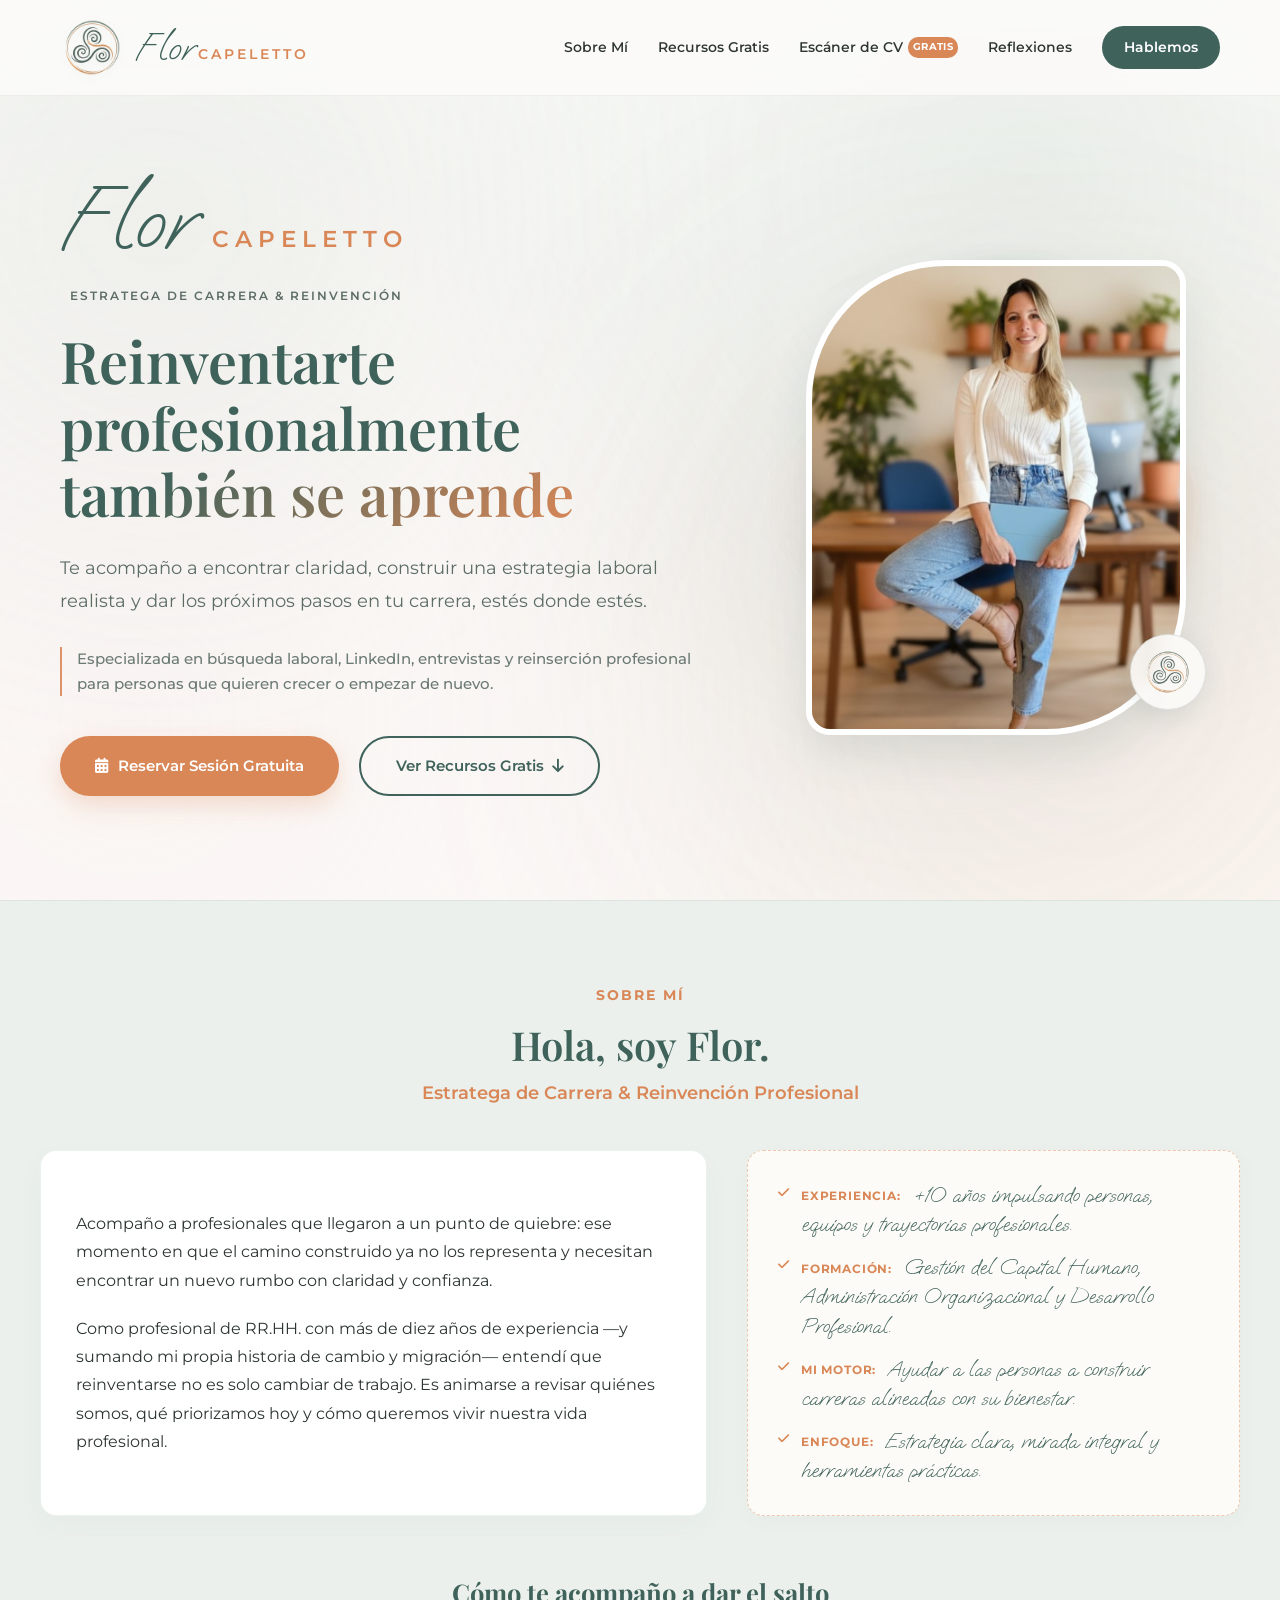
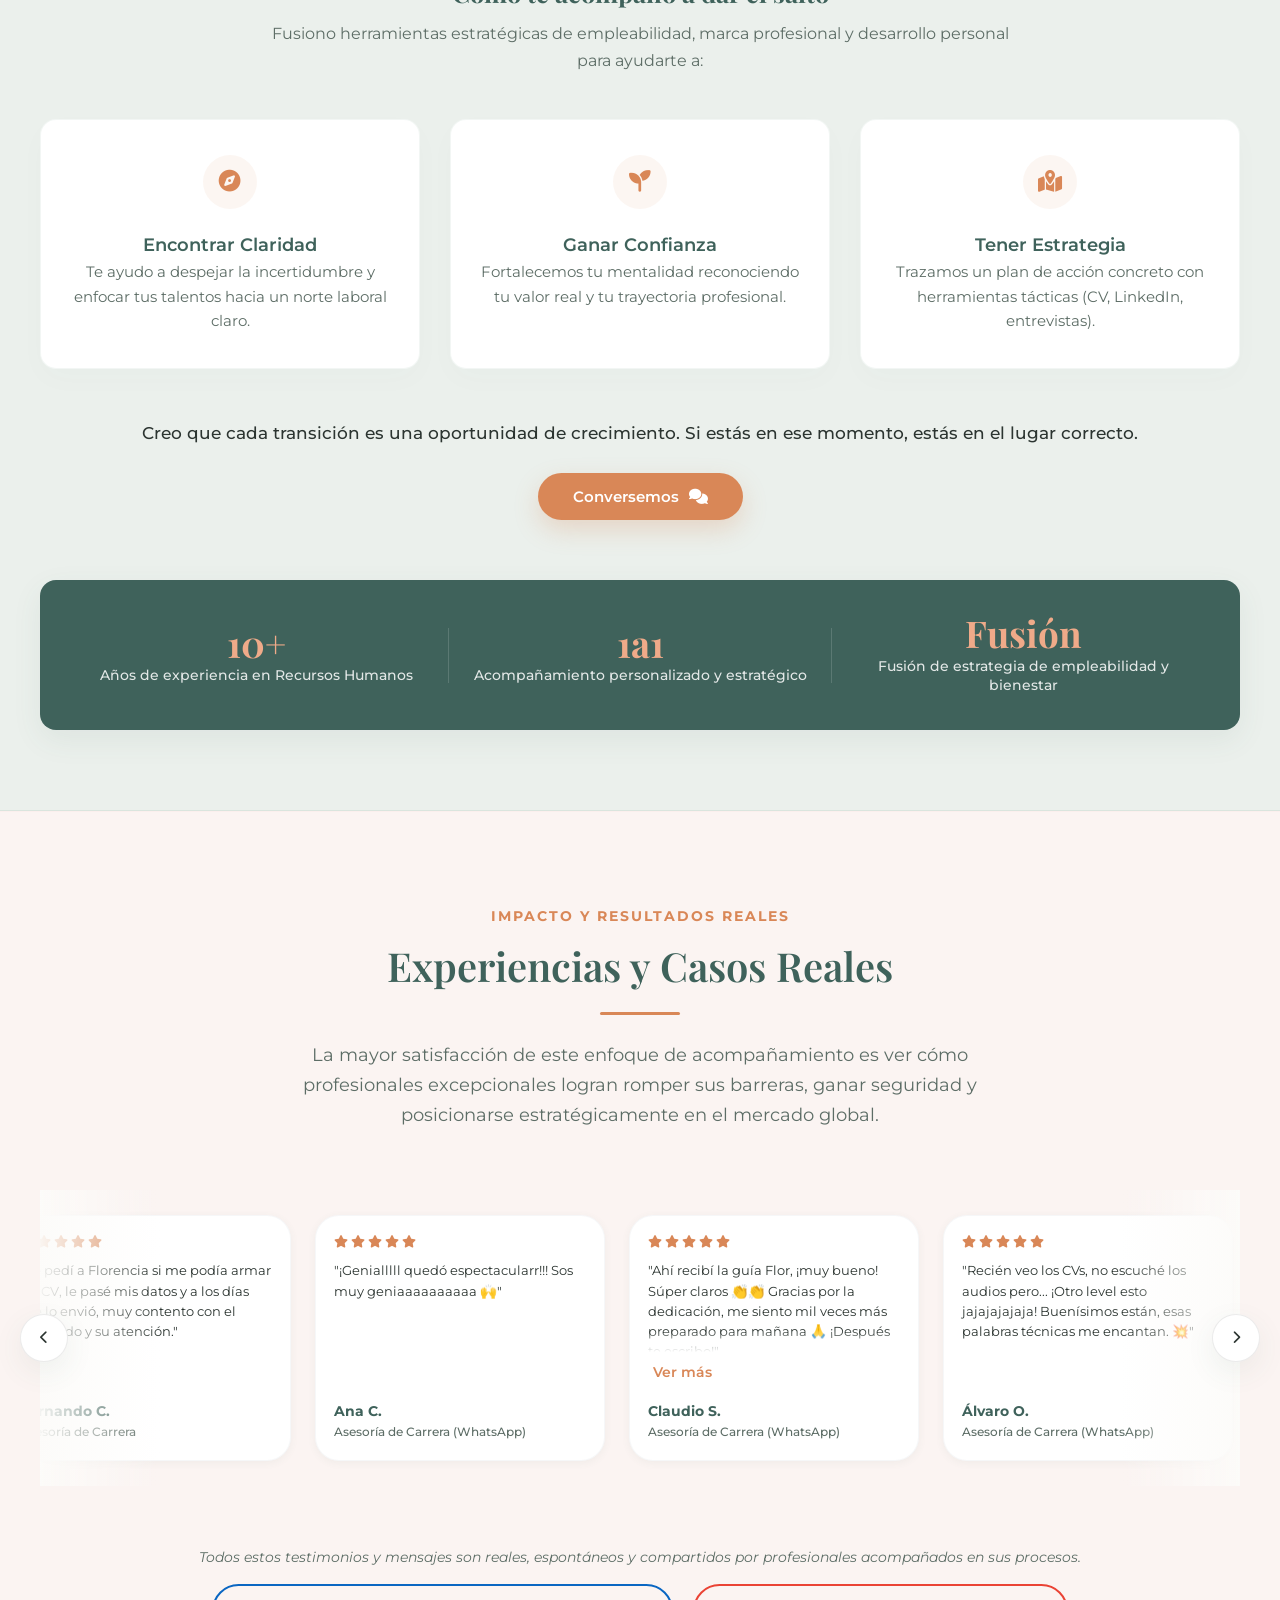
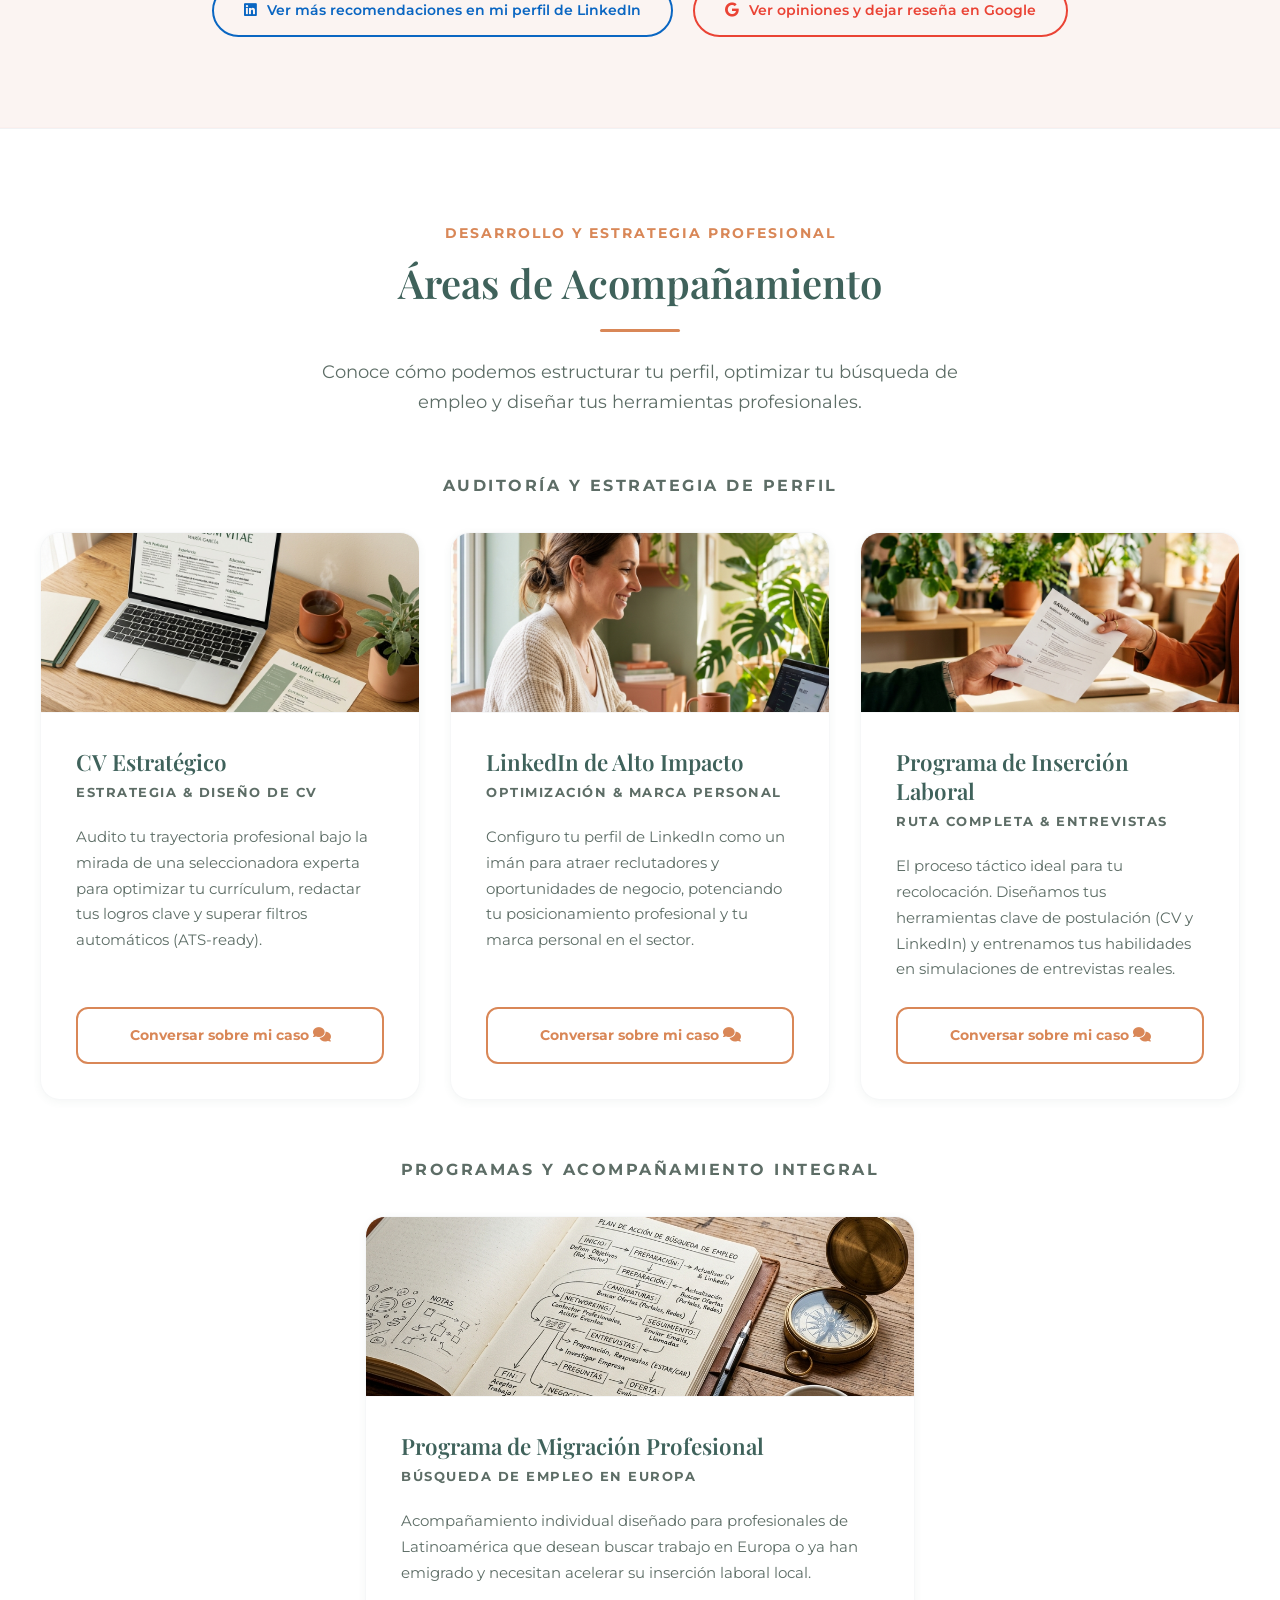
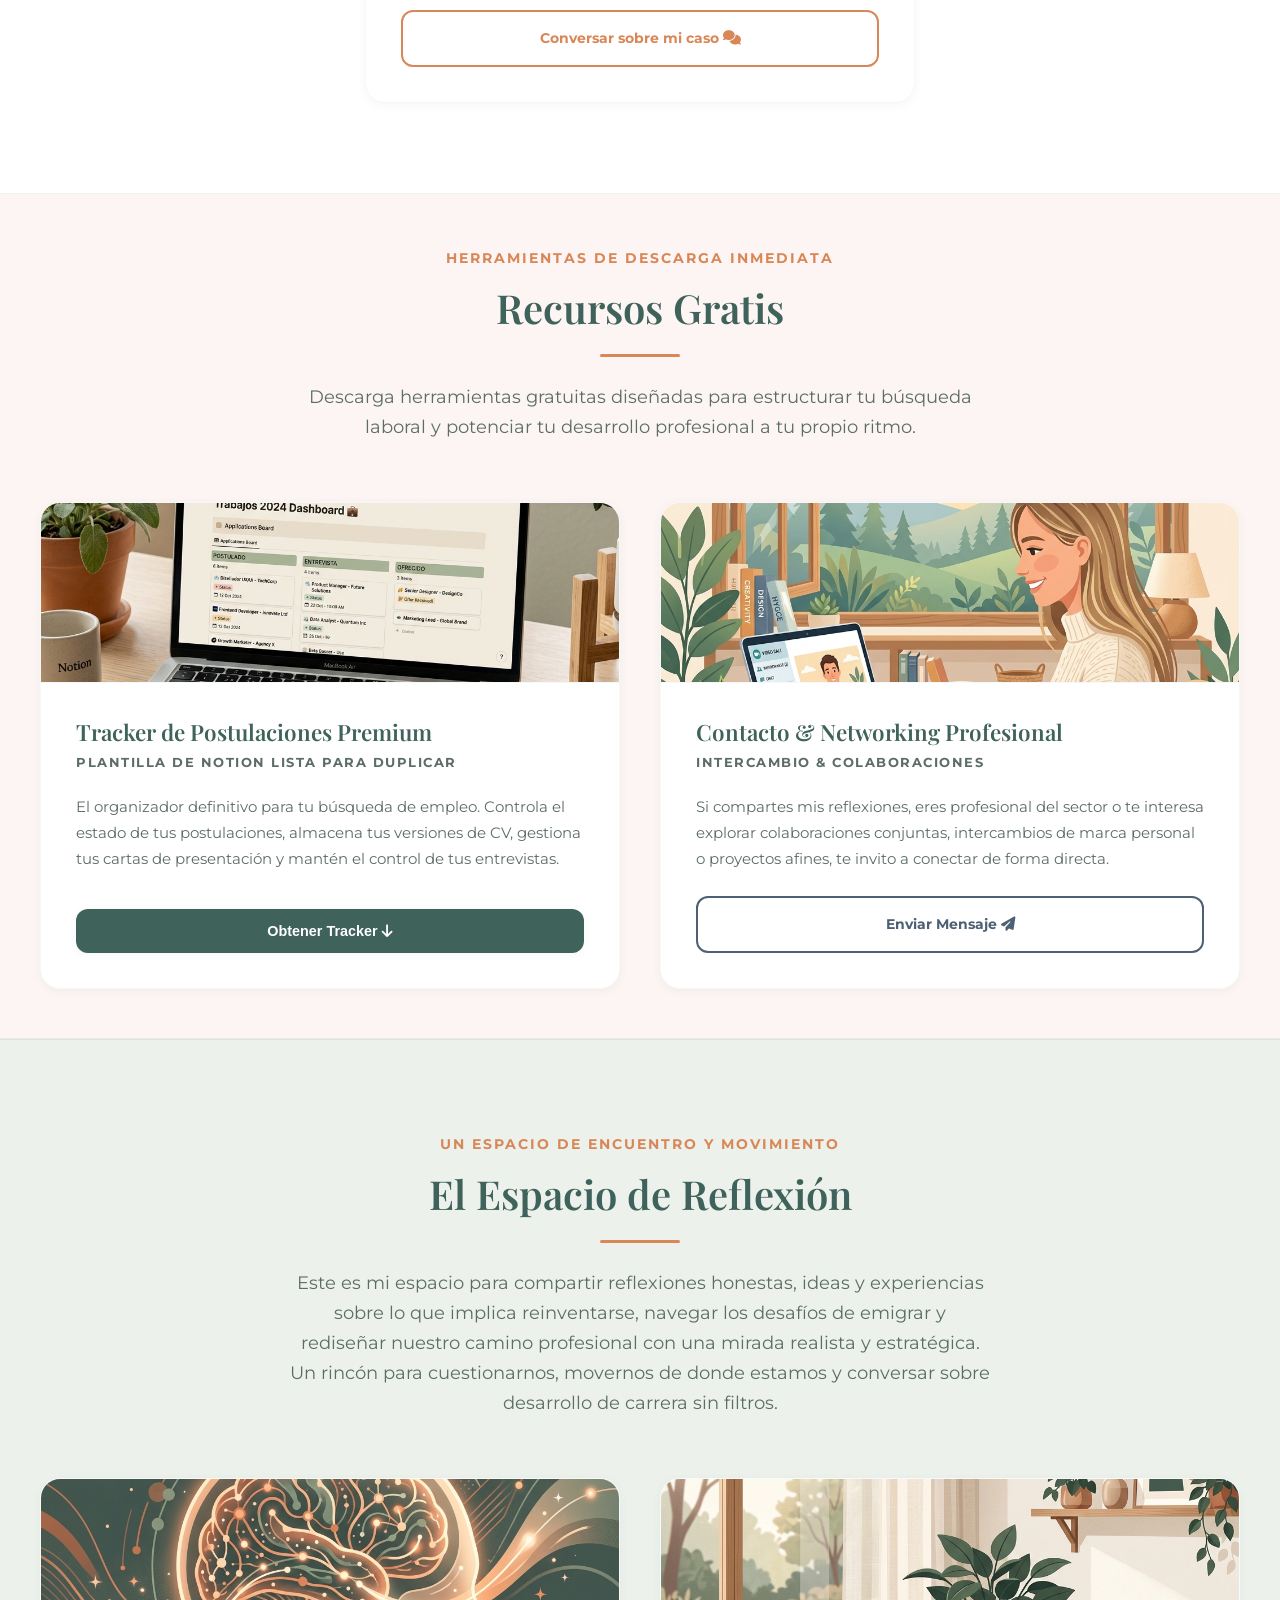
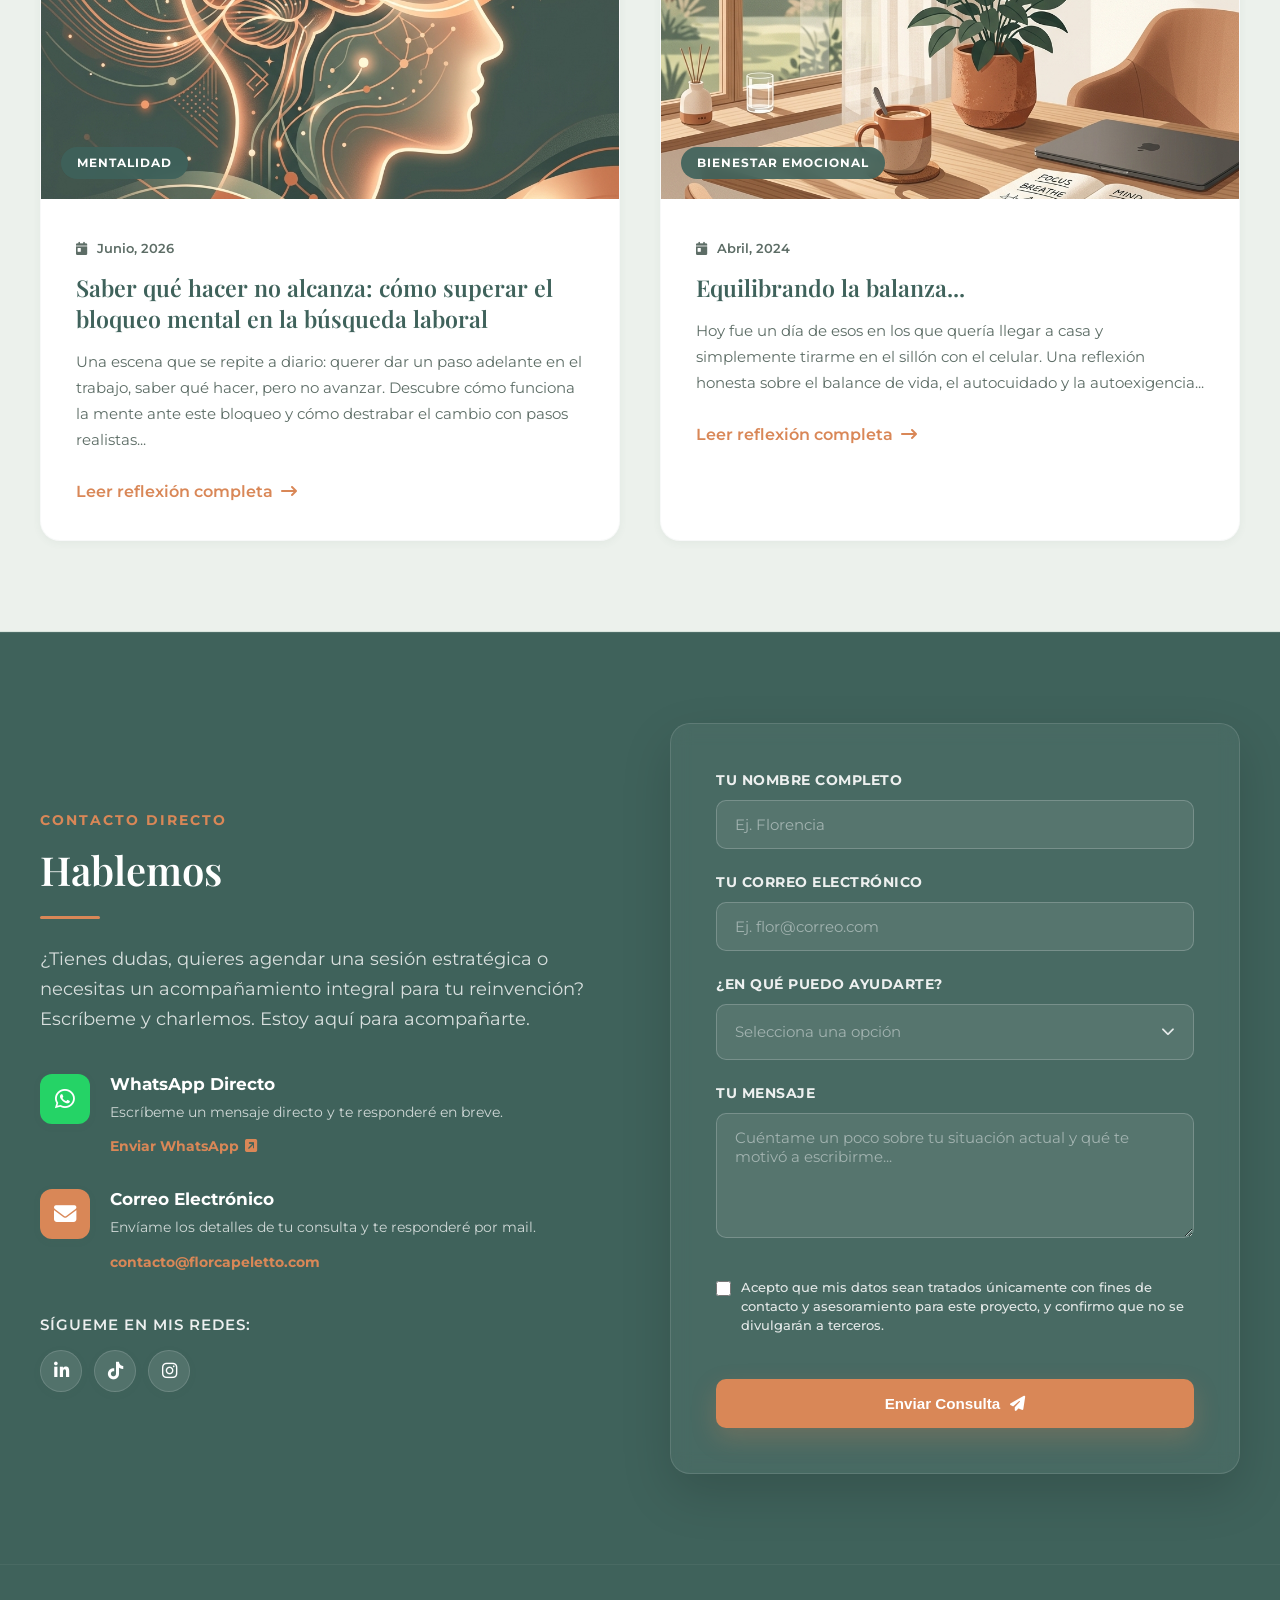
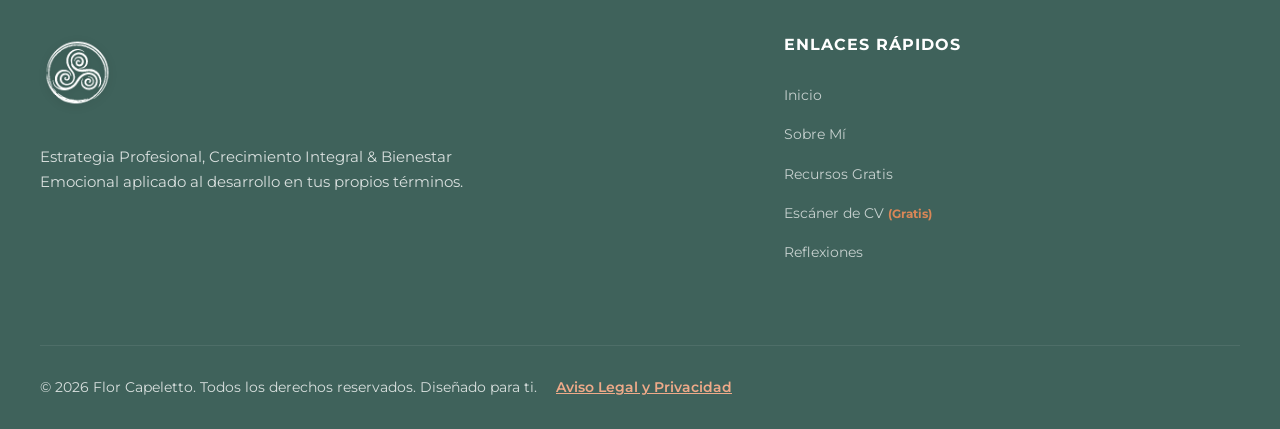
==== index.html @ 09b50185 "cambios, escaner y metodo nexo" ====
﻿<!DOCTYPE html>
<html lang="es">
<head>
    <meta charset="UTF-8">
    <meta name="viewport" content="width=device-width, initial-scale=1.0">
    <title>Flor Capeletto | Reinvención Profesional, Recursos Humanos & Bienestar Laboral</title>
    <meta name="description" content="Especialista en Recursos Humanos y Mentora de Reinvención Profesional. Te acompaño a ordenar tu estrategia, comunicar tu valor real y diseñar tu carrera en tus propios términos.">
    
    <!-- Favicon / Icono de Pestaña (Símbolo Triskelion) -->
    <link rel="icon" type="image/png" href="assets/logo_transparent.png">
    <!-- Open Graph (Redes Sociales) -->
    <meta property="og:title" content="Flor Capeletto | Desarrollo y Reinvención Profesional">
    <meta property="og:description" content="Acompañamiento integral en estrategia profesional, autoconocimiento y herramientas de gestión emocional. Descarga mis guías y trackers exclusivos.">
    <meta property="og:image" content="https://www.florcapeletto.com/assets/web_preview.png">
    <meta property="og:type" content="website">
    <meta property="og:url" content="https://www.florcapeletto.com/">
    <link rel="canonical" href="https://www.florcapeletto.com/">

    <!-- Google Fonts -->
    <link rel="preconnect" href="https://fonts.googleapis.com">
    <link rel="preconnect" href="https://fonts.gstatic.com" crossorigin>
    <link href="https://fonts.googleapis.com/css2?family=Alex+Brush&family=Mrs+Saint+Delafield&family=Allison&family=Oooh+Baby&family=Sacramento&family=Montserrat:ital,wght@0,300;0,400;0,500;0,600;0,700;1,400&family=Playfair+Display:ital,wght@0,400;0,500;0,600;0,700;1,400&display=swap" rel="stylesheet">
    
    <!-- FontAwesome Icons -->
    <link rel="stylesheet" href="https://cdnjs.cloudflare.com/ajax/libs/font-awesome/6.4.0/css/all.min.css">
    
    <!-- Custom CSS -->
    <link rel="stylesheet" href="styles.css?v=2.2">
</head>
<body>

    <!-- Floating Background Organic Blobs -->
    <div class="bg-blobs-container">
        <div class="bg-blob blob-salvia"></div>
        <div class="bg-blob blob-durazno"></div>
        <div class="bg-blob blob-bosque"></div>
    </div>

    <!-- Sticky Navigation Bar -->
    <header class="navbar" id="navbar">
        <div class="navbar-container">
            <a href="#" class="navbar-logo-link" id="nav-logo-link" style="display: flex; align-items: center; gap: 10px;">
                <img src="assets/logo_transparent.png" alt="Flor Capeletto Logo" class="navbar-logo" id="nav-logo">
                <span class="brand-signature navbar-brand-logo">
                    <span class="brand-cursive">Flor</span>
                    <span class="brand-print">CAPELETTO</span>
                </span>
            </a>
            
            <button class="menu-toggle" id="mobile-menu-btn" aria-label="Abrir menú de navegación">
                <span class="bar"></span>
                <span class="bar"></span>
                <span class="bar"></span>
            </button>
            
            <nav class="nav-menu" id="nav-menu">
                <a href="#sobre-mi" class="nav-item">Sobre Mí</a>
                <a href="#recursos-gratis" class="nav-item">Recursos Gratis</a>
                <a href="escaner-cv.html" class="nav-item" style="position: relative; display: inline-flex; align-items: center;">Escáner de CV <span class="nav-badge" style="background-color: var(--accent); color: var(--white); font-size: 0.6rem; font-weight: 700; text-transform: uppercase; padding: 2px 5px; border-radius: 10px; margin-left: 5px; letter-spacing: 0.3px;">Gratis</span></a>
                <a href="#blog" class="nav-item">Reflexiones</a>
                <a href="#contacto" class="nav-btn">Hablemos</a>
            </nav>
        </div>
     </header>

     <!-- Hero Section -->
     <section class="hero" id="home">
         <div class="hero-bg-overlay"></div>
         <div class="hero-container">
             <div class="hero-content">
                 <div class="hero-brand-signature-container">
                     <div class="brand-signature">
                         <span class="brand-cursive">Flor</span>
                         <span class="brand-print">CAPELETTO</span>
                     </div>
                     <span class="hero-brand-role-signature">Estratega de Carrera & Reinvención</span>
                 </div>

                 <h1 class="hero-title">Reinventarte profesionalmente <span class="text-gradient">también se aprende</span></h1>
                 <p class="hero-subtitle">Te acompaño a encontrar claridad, construir una estrategia laboral realista y dar los próximos pasos en tu carrera, estés donde estés.</p>
                 <p class="hero-specialization">Especializada en búsqueda laboral, LinkedIn, entrevistas y reinserción profesional para personas que quieren crecer o empezar de nuevo.</p>
                 <div class="hero-actions">
                     <button class="btn-primary open-booking-btn" style="display: inline-flex; align-items: center; gap: 10px; cursor: pointer; border: none; font-family: inherit; font-size: 0.95rem; font-weight: 600;">
                         <i class="fa-solid fa-calendar-days"></i> Reservar Sesión Gratuita
                     </button>
                     <a href="#recursos-gratis" class="btn-secondary" style="display: inline-flex; align-items: center; gap: 8px; text-decoration: none;">
                         Ver Recursos Gratis <i class="fa-solid fa-arrow-down"></i>
                     </a>
                 </div>
            </div>
            <div class="hero-image-wrapper">
                <!-- Manchas orgánicas de fondo para integrar la foto -->
                <div class="hero-organic-blob blob-1"></div>
                <div class="hero-organic-blob blob-2"></div>
                <div class="hero-organic-blob blob-3"></div>
                
                <div class="hero-image-container">
                    <img src="assets/flor_hero_office.jpg" alt="Flor Capeletto - Estratega de Carrera & Reinvención" class="hero-profile-photo">
                    
                    <!-- Clickable Pulsing Triskelion Glass Seal -->
                    <div class="hero-triskelion-seal" id="triskelion-trigger" title="Haz clic para conocer el significado de mi símbolo">
                        <img src="assets/logo_transparent.png" alt="Símbolo Triskelion Celta" class="triskelion-seal-logo">
                    </div>
                </div>
            </div>
        </div>
    </section>

    <!-- Sobre Mí Section (Quién Soy + Método Integrado) -->
    <section class="quien-soy" id="sobre-mi">
        <div class="section-container">
            
            <!-- Encabezado de la Sección -->
            <div class="sobre-mi-header-container reveal-on-scroll">
                <span class="section-tagline">Sobre Mí</span>
                <h2 class="section-title">Hola, soy Flor.</h2>
                <h3 class="bio-subtitle">Estratega de Carrera & Reinvención Profesional</h3>
            </div>

            <!-- Bloque 1: Bio & Ficha Técnica (2 Columnas Balanceadas) -->
            <div class="sobre-mi-bio-row">
                <!-- Bio Text -->
                <div class="bio-card reveal-on-scroll">
                    <p>Acompaño a profesionales que llegaron a un punto de quiebre: ese momento en que el camino construido ya no los representa y necesitan encontrar un nuevo rumbo con claridad y confianza.</p>
                    
                    <p>Como profesional de RR.HH. con más de diez años de experiencia &mdash;y sumando mi propia historia de cambio y migraci&oacute;n&mdash; entendí que reinventarse no es solo cambiar de trabajo. Es animarse a revisar quiénes somos, qué priorizamos hoy y cómo queremos vivir nuestra vida profesional.</p>
                </div>
                
                <!-- Handwritten Fact Sheet -->
                <div class="sobre-mi-fact-sheet hand-written-note reveal-on-scroll">
                    <ul class="note-list">
                        <li>
                            <i class="fa-solid fa-check check-handwritten"></i>
                            <span class="note-text"><strong>Experiencia:</strong> +10 años impulsando personas, equipos y trayectorias profesionales.</span>
                        </li>
                        <li>
                            <i class="fa-solid fa-check check-handwritten"></i>
                            <span class="note-text"><strong>Formación:</strong> Gestión del Capital Humano, Administración Organizacional y Desarrollo Profesional.</span>
                        </li>
                        <li>
                            <i class="fa-solid fa-check check-handwritten"></i>
                            <span class="note-text"><strong>Mi motor:</strong> Ayudar a las personas a construir carreras alineadas con su bienestar.</span>
                        </li>
                        <li>
                            <i class="fa-solid fa-check check-handwritten"></i>
                            <span class="note-text"><strong>Enfoque:</strong> Estrategia clara, mirada integral y herramientas prácticas.</span>
                        </li>
                    </ul>
                </div>
            </div>

            <!-- Bloque 2: Pilares del Acompañamiento (3 Columnas Horizontales) -->
            <div class="sobre-mi-pillars-section reveal-on-scroll">
                <div class="sobre-mi-pillars-header">
                    <h4 class="accompagnamiento-title">Cómo te acompaño a dar el salto</h4>
                    <p class="accompagnamiento-desc">Fusiono herramientas estratégicas de empleabilidad, marca profesional y desarrollo personal para ayudarte a:</p>
                </div>
                
                <div class="sobre-mi-pillars-grid">
                    <!-- Pilar 1 -->
                    <div class="pillar-card-horizontal">
                        <div class="pillar-icon"><i class="fa-solid fa-compass"></i></div>
                        <div class="pillar-info">
                            <h5>Encontrar Claridad</h5>
                            <p>Te ayudo a despejar la incertidumbre y enfocar tus talentos hacia un norte laboral claro.</p>
                        </div>
                    </div>
                    
                    <!-- Pilar 2 -->
                    <div class="pillar-card-horizontal">
                        <div class="pillar-icon"><i class="fa-solid fa-seedling"></i></div>
                        <div class="pillar-info">
                            <h5>Ganar Confianza</h5>
                            <p>Fortalecemos tu mentalidad reconociendo tu valor real y tu trayectoria profesional.</p>
                        </div>
                    </div>
                    
                    <!-- Pilar 3 -->
                    <div class="pillar-card-horizontal">
                        <div class="pillar-icon"><i class="fa-solid fa-map-location-dot"></i></div>
                        <div class="pillar-info">
                            <h5>Tener Estrategia</h5>
                            <p>Trazamos un plan de acción concreto con herramientas tácticas (CV, LinkedIn, entrevistas).</p>
                        </div>
                    </div>
                </div>
                
                <!-- CTA Centrado -->
                <div class="sobre-mi-cta-centered">
                    <p class="cta-text">Creo que cada transición es una oportunidad de crecimiento. Si estás en ese momento, estás en el lugar correcto.</p>
                    <button class="btn-primary open-booking-btn" style="display: inline-flex; align-items: center; gap: 10px; cursor: pointer; border: none; font-family: inherit; font-size: 0.95rem; font-weight: 600;">
                        Conversemos <i class="fa-solid fa-comments"></i>
                    </button>
                </div>
            </div>

            <!-- Banner Horizontal de Estadísticas -->
            <div class="sobre-mi-stats-banner reveal-on-scroll">
                <div class="stat-banner-item">
                    <span class="stat-banner-num">10+</span>
                    <span class="stat-banner-lbl">Años de experiencia en Recursos Humanos</span>
                </div>
                <div class="stat-banner-divider"></div>
                <div class="stat-banner-item">
                    <span class="stat-banner-num">1a1</span>
                    <span class="stat-banner-lbl">Acompañamiento personalizado y estratégico</span>
                </div>
                <div class="stat-banner-divider"></div>
                <div class="stat-banner-item">
                    <span class="stat-banner-num">Fusión</span>
                    <span class="stat-banner-lbl">Fusión de estrategia de empleabilidad y bienestar</span>
                </div>
            </div>

        </div>


    </section>

    <!-- Testimonios Section -->
    <section class="testimonios" id="testimonios">
        <div class="section-container">
            <div class="section-header reveal-on-scroll">
                <span class="section-tagline">Impacto y Resultados Reales</span>
                <h2 class="section-title">Experiencias y Casos Reales</h2>
                <div class="section-divider"></div>
                <p class="section-description">La mayor satisfacción de este enfoque de acompañamiento es ver cómo profesionales excepcionales logran romper sus barreras, ganar seguridad y posicionarse estratégicamente en el mercado global.</p>
            </div>
            <!-- Testimonios Carousel Slider -->
            <div class="testimonios-carousel-wrapper reveal-on-scroll">
                <button class="carousel-control prev" aria-label="Anterior"><i class="fa-solid fa-chevron-left"></i></button>
                <div class="testimonios-carousel-track" id="testimonios-track">
                    
                    <!-- Testimonio 1 -->
                    <div class="testimonial-card">
                        <div class="testimonial-header">
                            <div class="testimonial-rating">
                                <i class="fa-solid fa-star"></i><i class="fa-solid fa-star"></i><i class="fa-solid fa-star"></i><i class="fa-solid fa-star"></i><i class="fa-solid fa-star"></i>
                            </div>
                        </div>
                        <div class="testimonial-body">
                            <p class="testimonial-text">"Brinda seguridad y confianza en lo que te asesora, muy profesional y excelente persona. Se nota que tiene muchísima experiencia en esta área. Recomiendo su trabajo al 100%."</p>
                        </div>
                        <div class="testimonial-footer">
                            <div class="testimonial-info">
                                <h4 class="testimonial-name">Juan Ignacio C.</h4>
                                <p class="testimonial-role">Contador Público</p>
                            </div>
                        </div>
                    </div>

                    <!-- Testimonio 2 -->
                    <div class="testimonial-card">
                        <div class="testimonial-header">
                            <div class="testimonial-rating">
                                <i class="fa-solid fa-star"></i><i class="fa-solid fa-star"></i><i class="fa-solid fa-star"></i><i class="fa-solid fa-star"></i><i class="fa-solid fa-star"></i>
                            </div>
                        </div>
                        <div class="testimonial-body">
                            <p class="testimonial-text">"Gracias por tu apoyo y profesionalismo durante todo el proceso. Me ayudaste a optimizar mi perfil de LinkedIn, mejorar mi estrategia de búsqueda laboral y prepararme para entrevistas. La evaluación inicial fue muy útil para identificar mis fortalezas y áreas de mejora. Destaco también la optimización de mi CV, las estrategias de búsqueda y el acompañamiento constante. Recomendaría a cualquiera que busque un cambio profesional significativo."</p>
                        </div>
                        <div class="testimonial-footer">
                            <div class="testimonial-info">
                                <h4 class="testimonial-name">Diego M.</h4>
                                <p class="testimonial-role">Desarrollador Full Stack</p>
                            </div>
                        </div>
                    </div>

                    <!-- Testimonio 3 -->
                    <div class="testimonial-card">
                        <div class="testimonial-header">
                            <div class="testimonial-rating">
                                <i class="fa-solid fa-star"></i><i class="fa-solid fa-star"></i><i class="fa-solid fa-star"></i><i class="fa-solid fa-star"></i><i class="fa-solid fa-star"></i>
                            </div>
                        </div>
                        <div class="testimonial-body">
                            <p class="testimonial-text">"Flor es excelente profesional. Me ayudó a preparar mi CV para diferentes puestos y, además, me ayudó a prepararme para futuras entrevistas. Hoy tengo trabajo gracias a su ayuda y conocimientos. Recomiendo al 100% su trabajo. Es muy ordenada, organizada y sobretodo tiene un trato profesional que hoy en día no se encuentra. Se destaca por su tacto humano. Realmente le interesa que a quien acompañe logre sus metas."</p>
                        </div>
                        <div class="testimonial-footer">
                            <div class="testimonial-info">
                                <h4 class="testimonial-name">Álvaro O.</h4>
                                <p class="testimonial-role">Recepcionista Hotelero</p>
                            </div>
                        </div>
                    </div>

                    <!-- Testimonio 4 -->
                    <div class="testimonial-card">
                        <div class="testimonial-header">
                            <div class="testimonial-rating">
                                <i class="fa-solid fa-star"></i><i class="fa-solid fa-star"></i><i class="fa-solid fa-star"></i><i class="fa-solid fa-star"></i><i class="fa-solid fa-star"></i>
                            </div>
                        </div>
                        <div class="testimonial-body">
                            <p class="testimonial-text">"Excelente profesional Flor, me ayud&oacute; a reorganizar mi CV, mis experiencias y a destacar mis fortalezas. Mi CV qued&oacute; impecable y muy moderno. S&uacute;per recomendable &#x1F44C;"</p>
                        </div>
                        <div class="testimonial-footer">
                            <div class="testimonial-info">
                                <h4 class="testimonial-name">Evelyn C.</h4>
                                <p class="testimonial-role">Asesoría de Carrera</p>
                            </div>
                        </div>
                    </div>

                    <!-- Testimonio 5 -->
                    <div class="testimonial-card">
                        <div class="testimonial-header">
                            <div class="testimonial-rating">
                                <i class="fa-solid fa-star"></i><i class="fa-solid fa-star"></i><i class="fa-solid fa-star"></i><i class="fa-solid fa-star"></i><i class="fa-solid fa-star"></i>
                            </div>
                        </div>
                        <div class="testimonial-body">
                            <p class="testimonial-text">"Una genia. Me dejó el CV óptimo. Listo para ser presentado y me dio mil consejos para encarar entrevistas laborales. Un 10 para Flor!!"</p>
                        </div>
                        <div class="testimonial-footer">
                            <div class="testimonial-info">
                                <h4 class="testimonial-name">Angel P.</h4>
                                <p class="testimonial-role">Asesoría de Carrera</p>
                            </div>
                        </div>
                    </div>

                    <!-- Testimonio 6 -->
                    <div class="testimonial-card">
                        <div class="testimonial-header">
                            <div class="testimonial-rating">
                                <i class="fa-solid fa-star"></i><i class="fa-solid fa-star"></i><i class="fa-solid fa-star"></i><i class="fa-solid fa-star"></i><i class="fa-solid fa-star"></i>
                            </div>
                        </div>
                        <div class="testimonial-body">
                            <p class="testimonial-text">"Gracias Flor por estar siempre dispuesta a ayudar, atenta a las dudas y con mucha paciencia. Una excelente profesional."</p>
                        </div>
                        <div class="testimonial-footer">
                            <div class="testimonial-info">
                                <h4 class="testimonial-name">Victoria G.</h4>
                                <p class="testimonial-role">Asesoría de Carrera</p>
                            </div>
                        </div>
                    </div>

                    <!-- Testimonio 7 -->
                    <div class="testimonial-card">
                        <div class="testimonial-header">
                            <div class="testimonial-rating">
                                <i class="fa-solid fa-star"></i><i class="fa-solid fa-star"></i><i class="fa-solid fa-star"></i><i class="fa-solid fa-star"></i><i class="fa-solid fa-star"></i>
                            </div>
                        </div>
                        <div class="testimonial-body">
                            <p class="testimonial-text">"Excelente asesoramiento! Florencia me ayudó no solo a darle estructura y orientación a mi currículum, sino que también a destacar mis habilidades con una estética súper profesional. ¡Totalmente recomendada!"</p>
                        </div>
                        <div class="testimonial-footer">
                            <div class="testimonial-info">
                                <h4 class="testimonial-name">Nair S.</h4>
                                <p class="testimonial-role">Asesoría de Carrera</p>
                            </div>
                        </div>
                    </div>

                    <!-- Testimonio 8 -->
                    <div class="testimonial-card">
                        <div class="testimonial-header">
                            <div class="testimonial-rating">
                                <i class="fa-solid fa-star"></i><i class="fa-solid fa-star"></i><i class="fa-solid fa-star"></i><i class="fa-solid fa-star"></i><i class="fa-solid fa-star"></i>
                            </div>
                        </div>
                        <div class="testimonial-body">
                            <p class="testimonial-text">"Me ayudó a armar mi CV y condensar de manera eficiente mi experiencia. Luego me llamaron para una entrevista laboral. Gracias Flor"</p>
                        </div>
                        <div class="testimonial-footer">
                            <div class="testimonial-info">
                                <h4 class="testimonial-name">Giuliana S.</h4>
                                <p class="testimonial-role">Asesoría de Carrera</p>
                            </div>
                        </div>
                    </div>

                    <!-- Testimonio 9 -->
                    <div class="testimonial-card">
                        <div class="testimonial-header">
                            <div class="testimonial-rating">
                                <i class="fa-solid fa-star"></i><i class="fa-solid fa-star"></i><i class="fa-solid fa-star"></i><i class="fa-solid fa-star"></i><i class="fa-solid fa-star"></i>
                            </div>
                        </div>
                        <div class="testimonial-body">
                            <p class="testimonial-text">"La verdad Flor un 10! Tu aporte me ayudó mucho a estructurar y dar orden a mi CV, lo que llevó a dar resultados eficaces en un lazo de corto tiempo. ¡Gracias!!!"</p>
                        </div>
                        <div class="testimonial-footer">
                            <div class="testimonial-info">
                                <h4 class="testimonial-name">Betiana R.</h4>
                                <p class="testimonial-role">Asesoría de Carrera</p>
                            </div>
                        </div>
                    </div>

                    <!-- Testimonio 10 -->
                    <div class="testimonial-card">
                        <div class="testimonial-header">
                            <div class="testimonial-rating">
                                <i class="fa-solid fa-star"></i><i class="fa-solid fa-star"></i><i class="fa-solid fa-star"></i><i class="fa-solid fa-star"></i><i class="fa-solid fa-star"></i>
                            </div>
                        </div>
                        <div class="testimonial-body">
                            <p class="testimonial-text">"Le pedí a Florencia si me podía armar mi CV, le pasé mis datos y a los días me lo envió, muy contento con el resultado y su atención."</p>
                        </div>
                        <div class="testimonial-footer">
                            <div class="testimonial-info">
                                <h4 class="testimonial-name">Fernando C.</h4>
                                <p class="testimonial-role">Asesoría de Carrera</p>
                            </div>
                        </div>
                    </div>

                    <!-- Testimonio 11 (WhatsApp 1) -->
                    <div class="testimonial-card">
                        <div class="testimonial-header">
                            <div class="testimonial-rating">
                                <i class="fa-solid fa-star"></i><i class="fa-solid fa-star"></i><i class="fa-solid fa-star"></i><i class="fa-solid fa-star"></i><i class="fa-solid fa-star"></i>
                            </div>
                        </div>
                        <div class="testimonial-body">
                            <p class="testimonial-text">"&iexcl;Genialllll qued&oacute; espectacularr!!! Sos muy geniaaaaaaaaaa &#x1F64C;"</p>
                        </div>
                        <div class="testimonial-footer">
                            <div class="testimonial-info">
                                <h4 class="testimonial-name">Ana C.</h4>
                                <p class="testimonial-role">Asesoría de Carrera (WhatsApp)</p>
                            </div>
                        </div>
                    </div>

                    <!-- Testimonio 12 (WhatsApp 2) -->
                    <div class="testimonial-card">
                        <div class="testimonial-header">
                            <div class="testimonial-rating">
                                <i class="fa-solid fa-star"></i><i class="fa-solid fa-star"></i><i class="fa-solid fa-star"></i><i class="fa-solid fa-star"></i><i class="fa-solid fa-star"></i>
                            </div>
                        </div>
                        <div class="testimonial-body">
                            <p class="testimonial-text">"Ah&iacute; recib&iacute; la gu&iacute;a Flor, &iexcl;muy bueno! S&uacute;per claros &#x1F44F;&#x1F44F; Gracias por la dedicaci&oacute;n, me siento mil veces m&aacute;s preparado para ma&ntilde;ana &#x1F64F; &iexcl;Despu&eacute;s te escribo!"</p>
                        </div>
                        <div class="testimonial-footer">
                            <div class="testimonial-info">
                                <h4 class="testimonial-name">Claudio S.</h4>
                                <p class="testimonial-role">Asesoría de Carrera (WhatsApp)</p>
                            </div>
                        </div>
                    </div>

                    <!-- Testimonio 13 (WhatsApp 3) -->
                    <div class="testimonial-card">
                        <div class="testimonial-header">
                            <div class="testimonial-rating">
                                <i class="fa-solid fa-star"></i><i class="fa-solid fa-star"></i><i class="fa-solid fa-star"></i><i class="fa-solid fa-star"></i><i class="fa-solid fa-star"></i>
                            </div>
                        </div>
                        <div class="testimonial-body">
                            <p class="testimonial-text">"Reci&eacute;n veo los CVs, no escuch&eacute; los audios pero... &iexcl;Otro level esto jajajajajaja! Buen&iacute;simos est&aacute;n, esas palabras t&eacute;cnicas me encantan. &#x1F4A5;"</p>
                        </div>
                        <div class="testimonial-footer">
                            <div class="testimonial-info">
                                <h4 class="testimonial-name">&Aacute;lvaro O.</h4>
                                <p class="testimonial-role">Asesoría de Carrera (WhatsApp)</p>
                            </div>
                        </div>
                    </div>
                </div>
                <button class="carousel-control next" aria-label="Siguiente"><i class="fa-solid fa-chevron-right"></i></button>
            </div>

            <!-- LinkedIn & Google Profile Verification Call to Action -->
            <div class="testimonials-cta">
                <p class="cta-notice">Todos estos testimonios y mensajes son reales, espontáneos y compartidos por profesionales acompañados en sus procesos.</p>
                <div class="cta-buttons">
                    <a href="https://www.linkedin.com/in/florencia-capeletto/" target="_blank" class="btn-linkedin-verify">
                        <i class="fa-brands fa-linkedin"></i> Ver más recomendaciones en mi perfil de LinkedIn
                    </a>
                    <a href="https://g.page/r/CcY6CCGetp0OEBM/review" target="_blank" class="btn-google-verify">
                        <i class="fa-brands fa-google"></i> Ver opiniones y dejar reseña en Google
                    </a>
                </div>
            </div>

        </div>
    </section>

    <!-- Sección 1: Áreas de Acompañamiento (Vitrina de Metodología y Enfoque) -->
    <section class="recursos" id="servicios-home" style="background-color: var(--white); border-bottom: 1px solid rgba(78, 96, 116, 0.08); border-top: 1px solid rgba(78, 96, 116, 0.08);">
        <div class="section-container">
            <div class="section-header reveal-on-scroll">
                <span class="section-tagline">Desarrollo y Estrategia Profesional</span>
                <h2 class="section-title">Áreas de Acompañamiento</h2>
                <div class="section-divider"></div>
                <p class="section-description">Conoce cómo podemos estructurar tu perfil, optimizar tu búsqueda de empleo y diseñar tus herramientas profesionales.</p>
            </div>

            <h3 class="subsection-title-home" style="font-family: var(--font-body); font-weight: 700; font-size: 1rem; text-transform: uppercase; color: var(--text-muted); letter-spacing: 2.5px; margin-bottom: 35px; text-align: center;">Auditoría y Estrategia de Perfil</h3>
            
            <div class="recursos-grid-3">
                <div class="recurso-card reveal-on-scroll" data-category="servicios">
                    <div class="recurso-badge premium" style="background-color: rgba(63, 98, 91, 0.12); color: var(--primary);">ENFOQUE PRÁCTICO</div>
                    <div class="card-image-wrapper">
                        <img src="assets/cv_session.png" alt="CV Estratégico" class="card-image">
                    </div>
                    <div class="recurso-card-content">
                        <h3>CV Estratégico</h3>
                        <p class="recurso-type">Estrategia & Diseño de CV</p>
                        <p class="recurso-desc">Audito tu trayectoria profesional bajo la mirada de una seleccionadora experta para optimizar tu currículum, redactar tus logros clave y superar filtros automáticos (ATS-ready).</p>
                        <a href="#contacto" class="btn-card-action-premium" style="text-decoration: none; display: block; margin-top: auto; text-align: center;">
                            Conversar sobre mi caso <i class="fa-solid fa-comments"></i>
                        </a>
                    </div>
                </div>

                <div class="recurso-card reveal-on-scroll" data-category="servicios">
                    <div class="recurso-badge premium" style="background-color: rgba(63, 98, 91, 0.12); color: var(--primary);">ENFOQUE PRÁCTICO</div>
                    <div class="card-image-wrapper">
                        <img src="assets/linkedin_session.png" alt="LinkedIn de Alto Impacto" class="card-image">
                    </div>
                    <div class="recurso-card-content">
                        <h3>LinkedIn de Alto Impacto</h3>
                        <p class="recurso-type">Optimización & Marca Personal</p>
                        <p class="recurso-desc">Configuro tu perfil de LinkedIn como un imán para atraer reclutadores y oportunidades de negocio, potenciando tu posicionamiento profesional y tu marca personal en el sector.</p>
                        <a href="#contacto" class="btn-card-action-premium" style="text-decoration: none; display: block; margin-top: auto; text-align: center;">
                            Conversar sobre mi caso <i class="fa-solid fa-comments"></i>
                        </a>
                    </div>
                </div>

                <div class="recurso-card reveal-on-scroll" data-category="servicios">
                    <div class="recurso-badge premium" style="background-color: rgba(217, 135, 87, 0.12); color: var(--accent);">PROCESO ESTRATÉGICO</div>
                    <div class="card-image-wrapper">
                        <img src="assets/insercion_pack.png" alt="Programa de Inserción Laboral" class="card-image">
                    </div>
                    <div class="recurso-card-content">
                        <h3>Programa de Inserción Laboral</h3>
                        <p class="recurso-type">Ruta Completa & Entrevistas</p>
                        <p class="recurso-desc">El proceso táctico ideal para tu recolocación. Diseñamos tus herramientas clave de postulación (CV y LinkedIn) y entrenamos tus habilidades en simulaciones de entrevistas reales.</p>
                        <a href="#contacto" class="btn-card-action-premium" style="text-decoration: none; display: block; margin-top: auto; text-align: center;">
                            Conversar sobre mi caso <i class="fa-solid fa-comments"></i>
                        </a>
                    </div>
                </div>
            </div>

            <h3 class="subsection-title-home" style="font-family: var(--font-body); font-weight: 700; font-size: 1rem; text-transform: uppercase; color: var(--text-muted); letter-spacing: 2.5px; margin-top: 60px; margin-bottom: 35px; text-align: center;">Programas y Acompañamiento Integral</h3>

            <div class="recursos-grid-2" style="display: flex; justify-content: center; flex-wrap: wrap;">
                <div class="recurso-card reveal-on-scroll" data-category="servicios" style="max-width: 550px; width: 100%;">
                    <div class="recurso-badge premium" style="background-color: rgba(217, 135, 87, 0.12); color: var(--accent);">PROCESO ESTRATÉGICO</div>
                    <div class="card-image-wrapper">
                        <img src="assets/migracion_program.png" alt="Programa de Migración Profesional" class="card-image">
                    </div>
                    <div class="recurso-card-content">
                        <h3>Programa de Migración Profesional</h3>
                        <p class="recurso-type">Búsqueda de Empleo en Europa</p>
                        <p class="recurso-desc">Acompañamiento individual diseñado para profesionales de Latinoamérica que desean buscar trabajo en Europa o ya han emigrado y necesitan acelerar su inserción laboral local.</p>
                        <a href="#contacto" class="btn-card-action-premium" style="text-decoration: none; display: block; margin-top: auto; text-align: center;">
                            Conversar sobre mi caso <i class="fa-solid fa-comments"></i>
                        </a>
                    </div>
                </div>
            </div>
        </div>
    </section>

    <!-- 2. Ebooks & Guías (Infoproductos) - Comentada temporalmente por cumplimiento fiscal en Italia -->
    <!--
    <section class="recursos" id="ebooks" style="background-color: #F5F2EB; border-bottom: 1px solid rgba(78, 96, 116, 0.08); border-top: none; padding-top: 80px; padding-bottom: 80px;">
        <div class="section-container">
            <div class="section-header reveal-on-scroll">
                <span class="section-tagline">Desarrollo Autónomo y Práctico</span>
                <h2 class="section-title">Ebooks & Guías</h2>
                <div class="section-divider"></div>
                <p class="section-description">Herramientas y libros digitales premium para potenciar tu marca y estructurar tu búsqueda laboral a tu propio ritmo.</p>
            </div>

            <div class="recursos-grid" style="display: flex; justify-content: center; flex-wrap: wrap;">
                <div class="recurso-card reveal-on-scroll" data-category="premium" style="max-width: 550px; width: 100%;">
                    <div class="recurso-badge premium" id="linkedin-badge-pago" style="background-color: rgba(217, 135, 87, 0.12); color: var(--accent);">EBOOK PREMIUM</div>
                    <div class="card-image-wrapper">
                        <img src="assets/linkedin_guide_cover.png" alt="Guía Estratégica de LinkedIn 2026" class="card-image">
                    </div>
                    <div class="recurso-card-content">
                        <h3>Guía Estratégica de LinkedIn 2026</h3>
                        <p class="recurso-type">Libro Digital en Formato PDF</p>
                        <p class="recurso-desc">Descubre el paso a paso detallado para transformar tu perfil en un imán de ofertas laborales. Aprende a redactar tu sección "Acerca de", estructurar tu experiencia laboral y dominar el algoritmo buscador de los recruiters.</p>
                        <a href="https://go.hotmart.com/F106293567O" class="btn-card-action-premium" id="btn-linkedin-comprar" target="_blank" style="text-decoration: none; display: block; text-align: center; width: 100%; margin-top: auto;">
                            Comprar Guía <i class="fa-solid fa-cart-shopping"></i>
                        </a>
                    </div>
                </div>
            </div>
        </div>
    </section>
    -->

    <!-- Sección 3: Recursos Gratis -->
    <section class="recursos" id="recursos-gratis" style="background-color: rgba(249, 229, 228, 0.28); border-bottom: 1px solid rgba(78, 96, 116, 0.08); border-top: none; padding-top: 50px; padding-bottom: 50px;">
        <div class="section-container">
            <div class="section-header reveal-on-scroll">
                <span class="section-tagline">Herramientas de Descarga Inmediata</span>
                <h2 class="section-title">Recursos Gratis</h2>
                <div class="section-divider"></div>
                <p class="section-description">Descarga herramientas gratuitas diseñadas para estructurar tu búsqueda laboral y potenciar tu desarrollo profesional a tu propio ritmo.</p>
            </div>

            <div class="recursos-grid">
                <!-- Lead Magnet 1: Tracker Notion (Free) -->
                <div class="recurso-card reveal-on-scroll" data-category="gratuitos">
                    <div class="recurso-badge free">RECURSO GRATUITO</div>
                    <div class="card-image-wrapper">
                        <img src="assets/notion_tracker.png" alt="Tracker de Postulaciones Notion" class="card-image">
                    </div>
                    <div class="recurso-card-content">
                        <h3>Tracker de Postulaciones Premium</h3>
                        <p class="recurso-type">Plantilla de Notion Lista para Duplicar</p>
                        <p class="recurso-desc">El organizador definitivo para tu búsqueda de empleo. Controla el estado de tus postulaciones, almacena tus versiones de CV, gestiona tus cartas de presentación y mantén el control de tus entrevistas.</p>
                        <button class="btn-card-action open-modal-btn" data-resource="tracker" style="margin-top: auto;">
                            Obtener Tracker <i class="fa-solid fa-arrow-down"></i>
                        </button>
                    </div>
                </div>

                <!-- Item de Contacto y Networking Profesional -->
                <div class="recurso-card reveal-on-scroll" data-category="gratuitos">
                    <div class="recurso-badge free" style="background-color: rgba(78, 96, 116, 0.12); color: var(--steel-blue);">CONECTAR</div>
                    <div class="card-image-wrapper">
                        <img src="assets/zoom_session.png" alt="Contacto & Networking" class="card-image">
                    </div>
                    <div class="recurso-card-content">
                        <h3>Contacto & Networking Profesional</h3>
                        <p class="recurso-type">Intercambio & Colaboraciones</p>
                        <p class="recurso-desc">Si compartes mis reflexiones, eres profesional del sector o te interesa explorar colaboraciones conjuntas, intercambios de marca personal o proyectos afines, te invito a conectar de forma directa.</p>
                        <a href="#contacto" class="btn-card-action-premium" id="btn-networking-contacto" style="text-decoration: none; display: block; text-align: center; width: 100%; border: 2px solid var(--steel-blue); background: transparent; color: var(--steel-blue); font-weight: 700; padding: 14px 0; border-radius: 12px; cursor: pointer; transition: var(--transition); margin-top: auto;">
                            Enviar Mensaje <i class="fa-solid fa-paper-plane"></i>
                        </a>
                    </div>
                </div>
            </div>
        </div>
    </section>

    <!-- Blog Section -->
    <section class="blog" id="blog">
        <div class="section-container">
            <div class="section-header reveal-on-scroll">
                <span class="section-tagline">Un espacio de encuentro y movimiento</span>
                <h2 class="section-title">El Espacio de Reflexión</h2>
                <div class="section-divider"></div>
                <p class="section-description">Este es mi espacio para compartir reflexiones honestas, ideas y experiencias sobre lo que implica reinventarse, navegar los desafíos de emigrar y rediseñar nuestro camino profesional con una mirada realista y estratégica. Un rincón para cuestionarnos, movernos de donde estamos y conversar sobre desarrollo de carrera sin filtros.</p>
            </div>
            
            <div class="blog-grid">
                <!-- Article 1: Empleabilidad y Cambio -->
                <article class="blog-card reveal-on-scroll">
                    <div class="blog-img-wrapper">
                        <img src="assets/blog_mindset.png" alt="Gestión emocional aplicada al cambio profesional" class="blog-img">
                        <div class="blog-card-category">Mentalidad</div>
                    </div>
                    <div class="blog-card-content">
                        <span class="blog-date"><i class="fa-solid fa-calendar-day"></i> Junio, 2026</span>
                        <h3>Saber qué hacer no alcanza: cómo superar el bloqueo mental en la búsqueda laboral</h3>
                        <p>Una escena que se repite a diario: querer dar un paso adelante en el trabajo, saber qué hacer, pero no avanzar. Descubre cómo funciona la mente ante este bloqueo y cómo destrabar el cambio con pasos realistas...</p>
                        <button class="blog-read-more open-article-btn" data-article="mindset" style="background: none; border: none; font-family: inherit; font-size: inherit; color: var(--accent); font-weight: 600; cursor: pointer; padding: 0; display: inline-flex; align-items: center; gap: 8px;">Leer reflexión completa <i class="fa-solid fa-arrow-right-long"></i></button>
                    </div>
                </article>

                <!-- Article 2: Equilibrando la balanza -->
                <article class="blog-card reveal-on-scroll">
                    <div class="blog-img-wrapper">
                        <img src="assets/blog_mindfulness.png" alt="Equilibrando la balanza y bienestar emocional" class="blog-img">
                        <div class="blog-card-category">Bienestar Emocional</div>
                    </div>
                    <div class="blog-card-content">
                        <span class="blog-date"><i class="fa-solid fa-calendar-day"></i> Abril, 2024</span>
                        <h3>Equilibrando la balanza...</h3>
                        <p>Hoy fue un día de esos en los que quería llegar a casa y simplemente tirarme en el sillón con el celular. Una reflexión honesta sobre el balance de vida, el autocuidado y la autoexigencia...</p>
                        <button class="blog-read-more open-article-btn" data-article="mindfulness" style="background: none; border: none; font-family: inherit; font-size: inherit; color: var(--accent); font-weight: 600; cursor: pointer; padding: 0; display: inline-flex; align-items: center; gap: 8px;">Leer reflexión completa <i class="fa-solid fa-arrow-right-long"></i></button>
                    </div>
                </article>
            </div>
        </div>
    </section>

    <!-- Contacto Section -->
    <section class="contacto" id="contacto">
        <div class="section-container grid-2">
            <div class="contacto-info reveal-on-scroll">
                <span class="section-tagline">Contacto Directo</span>
                <h2 class="section-title">Hablemos</h2>
                <div class="section-divider-left"></div>
                <p class="contacto-intro-text">¿Tienes dudas, quieres agendar una sesión estratégica o necesitas un acompañamiento integral para tu reinvención? Escríbeme y charlemos. Estoy aquí para acompañarte.</p>
                
                <div class="contacto-methods">
                    <!-- WhatsApp Direct -->
                    <div class="method-item">
                        <div class="method-icon-bg whatsapp">
                            <i class="fa-brands fa-whatsapp"></i>
                        </div>
                        <div class="method-details">
                            <h4>WhatsApp Directo</h4>
                            <p>Escríbeme un mensaje directo y te responderé en breve.</p>
                            <a href="https://wa.me/393445628917?text=¡Hola%20Flor!%20Vi%20tu%20sitio%20web%20y%20me%20encantaría%20recibir%20más%20información%20sobre%20tu%20enfoque%20y%20recursos." target="_blank" class="method-link">Enviar WhatsApp <i class="fa-solid fa-square-arrow-up-right"></i></a>
                        </div>
                    </div>

                    <!-- Email Contact -->
                    <div class="method-item">
                        <div class="method-icon-bg email">
                            <i class="fa-solid fa-envelope"></i>
                        </div>
                        <div class="method-details">
                            <h4>Correo Electrónico</h4>
                            <p>Envíame los detalles de tu consulta y te responderé por mail.</p>
                            <a href="mailto:contacto@florcapeletto.com" class="method-link">contacto@florcapeletto.com</a>
                        </div>
                    </div>
                </div>

                <div class="contacto-socials-wrapper">
                    <h4>Sígueme en mis redes:</h4>
                    <div class="social-icons">
                        <a href="https://www.linkedin.com/in/florencia-capeletto/" target="_blank" aria-label="LinkedIn"><i class="fa-brands fa-linkedin-in"></i></a>
                        <a href="https://www.tiktok.com/@florcapeletto.rrhh" target="_blank" aria-label="TikTok"><i class="fa-brands fa-tiktok"></i></a>
                        <a href="https://www.instagram.com/florcapeletto.rrhh" target="_blank" aria-label="Instagram"><i class="fa-brands fa-instagram"></i></a>
                    </div>
                </div>
            </div>

            <!-- Form -->
            <div class="contacto-form-wrapper reveal-on-scroll">
                <form id="contact-form" class="contacto-form">
                    <div class="form-group">
                        <label for="form-name">Tu Nombre Completo</label>
                        <input type="text" id="form-name" placeholder="Ej. Florencia" required>
                    </div>
                    <div class="form-group">
                        <label for="form-email">Tu Correo Electrónico</label>
                        <input type="email" id="form-email" placeholder="Ej. flor@correo.com" required>
                    </div>
                    <div class="form-group">
                        <label>¿En qué puedo ayudarte?</label>
                        <div class="custom-select-wrapper">
                            <div class="custom-select-trigger" id="select-trigger-subject">
                                <span class="custom-select-trigger-text">Selecciona una opción</span>
                                <i class="fa-solid fa-chevron-down custom-select-arrow"></i>
                            </div>
                            <ul class="custom-options-list" id="options-list-subject">
                                <li class="custom-option" data-value="sesion">Sesión de Consulta sin Costo</li>
                                <li class="custom-option" data-value="reinvencion">Mentoría para Reinvención Profesional</li>
                                <li class="custom-option" data-value="corporativo">Optimización de CV / LinkedIn / Entrevistas</li>
                                <li class="custom-option" data-value="taller">Consulta por Talleres / Cursos</li>
                                <li class="custom-option" data-value="otro">Otras consultas o colaboraciones</li>
                            </ul>
                            <!-- Hidden input to hold value for seamless app.js integration -->
                            <input type="hidden" id="form-subject" value="" required>
                        </div>
                    </div>
                    <div class="form-group">
                        <label for="form-message">Tu Mensaje</label>
                        <textarea id="form-message" rows="5" placeholder="Cuéntame un poco sobre tu situación actual y qué te motivó a escribirme..." required></textarea>
                    </div>
                    
                    <div class="form-checkbox-group">
                        <label class="checkbox-container">
                            <input type="checkbox" id="form-privacy" required>
                            Acepto que mis datos sean tratados únicamente con fines de contacto y asesoramiento para este proyecto, y confirmo que no se divulgarán a terceros.
                        </label>
                    </div>
                    
                    <button type="submit" class="btn-form-submit" id="form-submit-btn">
                        Enviar Consulta <i class="fa-solid fa-paper-plane"></i>
                    </button>
                    <div id="form-status" class="form-status-message"></div>
                </form>
            </div>
        </div>
    </section>

    <!-- Footer -->
    <footer class="footer">
        <div class="footer-container">
            <div class="footer-brand">
                <img src="assets/logo_transparent.png" alt="Flor Capeletto Logo" class="footer-logo">
                <p>Estrategia Profesional, Crecimiento Integral & Bienestar Emocional aplicado al desarrollo en tus propios términos.</p>
            </div>
            
            <div class="footer-links">
                <h4>Enlaces Rápidos</h4>
                <ul>
                    <li><a href="#home">Inicio</a></li>
                    <li><a href="#sobre-mi">Sobre Mí</a></li>

                    <li><a href="#recursos-gratis">Recursos Gratis</a></li>
                    <li><a href="escaner-cv.html">Escáner de CV <span style="color: var(--accent); font-weight: 700; font-size: 0.75rem;">(Gratis)</span></a></li>
                    <li><a href="#blog">Reflexiones</a></li>
                </ul>
            </div>

            <div class="footer-bottom">
                <p>&copy; 2026 Flor Capeletto. Todos los derechos reservados. Diseñado para ti. <a href="#" id="open-legal-btn" class="footer-legal-link" style="margin-left: 15px; text-decoration: underline; color: var(--peach); font-weight: 600; font-size: 0.85rem;">Aviso Legal y Privacidad</a></p>
            </div>
        </div>
    </footer>

    <!-- Lead Magnet Modal Structure -->
    <div class="modal-overlay" id="lead-modal">
        <div class="modal-card animate-zoom">
            <button class="modal-close-btn" id="modal-close-btn" aria-label="Cerrar modal">&times;</button>
            <div class="modal-header-bg">
                <div class="modal-icon-badge" id="modal-badge-icon">
                    <i class="fa-solid fa-gift"></i>
                </div>
            </div>
            <div class="modal-body">
                <h3 id="modal-title">¡Obtén tu Recurso Gratuito!</h3>
                <p id="modal-subtitle" class="modal-subtitle-text">Ingresa tus datos a continuación para desbloquear el acceso instantáneo.</p>
                
                <!-- Lead capture form -->
                <form id="lead-form" class="modal-form">
                    <!-- Hidden field to track which resource is requested -->
                    <input type="hidden" id="requested-resource" value="">
                    
                    <div class="modal-form-group">
                        <label for="lead-name">Nombre Completo</label>
                        <div class="input-wrapper">
                            <i class="fa-solid fa-user"></i>
                            <input type="text" id="lead-name" placeholder="Ej. Florencia" required>
                        </div>
                    </div>
                    <div class="modal-form-group">
                        <label for="lead-email">Correo Electrónico</label>
                        <div class="input-wrapper">
                            <i class="fa-solid fa-envelope"></i>
                            <input type="email" id="lead-email" placeholder="Ej. flor@correo.com" required>
                        </div>
                    </div>
                    
                    <div class="form-checkbox-group" style="margin-top: 15px; margin-bottom: 15px;">
                        <label class="checkbox-container">
                            <input type="checkbox" id="lead-privacy" required>
                            Acepto que mis datos sean tratados únicamente para recibir recursos gratuitos y asesoría, y confirmo que no se divulgarán a terceros.
                        </label>
                    </div>
                    
                    <button type="submit" class="btn-modal-submit" id="lead-submit-btn">
                        Desbloquear Recurso Gratis <i class="fa-solid fa-unlock-keyhole"></i>
                    </button>
                </form>

                <!-- Success State (Hidden by default) -->
                <div class="modal-success-state" id="modal-success-state" style="display: none;">
                    <div class="success-icon-wrapper animate-bounce">
                        <i class="fa-solid fa-circle-check"></i>
                    </div>
                    <h3>¡Muchas gracias!</h3>
                    <p id="success-message">Tus datos han                     <!-- New Active Conversion Funnel CTA -->
                    <div class="modal-conversion-cta" style="margin-top: 25px; padding-top: 20px; border-top: 1px solid rgba(78, 96, 116, 0.12); width: 100%; text-align: left;">
                         <h4 style="font-family: var(--font-title); font-size: 1.15rem; color: var(--primary); margin-bottom: 8px; font-weight: 600; text-align: center;">&iquest;Y vos? &iquest;Quieres acelerar tu reinvención?</h4>
                         <p style="font-size: 0.88rem; color: var(--text-muted); line-height: 1.5; margin-bottom: 15px; text-align: justify;">Te invito a dar el paso definitivo. Conversemos en una <strong>Sesión de Consulta sin Costo (30 min)</strong> para resolver tus dudas y profundizar en cómo podemos trabajar juntos, o reserva una <strong>Sesión Táctica de Empleo</strong> (CV/LinkedIn Boost) con un <strong>15% de descuento</strong> usando el código <strong style="color: var(--accent);">BIENVENIDA15</strong>.</p>
                         
                         <div style="display: flex; flex-direction: column; gap: 10px; width: 100%;">
                             <button type="button" class="btn-modal-submit" id="modal-success-booking-btn" style="background-color: var(--primary); padding: 14px 0; margin-top: 0; box-shadow: var(--shadow-md); font-size: 0.9rem; cursor: pointer;">
                                 Reservar Consulta sin Costo <i class="fa-solid fa-calendar-days"></i>
                             </button>
                             <button type="button" class="btn-modal-instagram" id="modal-success-tactical-btn" style="border-color: var(--accent); color: var(--accent); padding: 12px 0; font-size: 0.9rem; width: 100%; text-align: center; justify-content: center; cursor: pointer;">
                                 Reservar Sesión Táctica (15% Off) <i class="fa-solid fa-rocket"></i>
                             </button>
                         </div>
                     </div>
                     
                     <!-- Instagram Follow CTA (Subtle footer style) -->
                     <div class="modal-social-follow" style="margin-top: 20px; padding-top: 15px; border-top: 1px dashed rgba(78, 96, 116, 0.08); width: 100%;">
                         <a href="https://www.instagram.com/florcapeletto.rrhh" target="_blank" style="font-size: 0.82rem; color: var(--text-muted); text-decoration: none; display: inline-flex; align-items: center; gap: 6px; justify-content: center; width: 100%;">
                             <i class="fa-brands fa-instagram" style="color: var(--accent); font-size: 0.95rem;"></i> Seguir en Instagram para tips diarios
                         </a>
                     </div>
                 </div>
             </div>
         </div>
     </div>
 
 
 
     <!-- Interactive Appointment Booking Modal -->
     <div class="modal-overlay" id="booking-modal">
         <div class="modal-card animate-zoom" style="max-width: 650px;">
             <button class="modal-close-btn" id="booking-close-btn" aria-label="Cerrar modal" style="color: var(--primary); background-color: rgba(63, 98, 91, 0.08);">&times;</button>
             <div class="modal-body" style="padding: 35px 20px 20px 20px;">
                 <h3 style="font-family: var(--font-title); font-size: 1.55rem; color: var(--primary); margin-bottom: 5px; text-align: center;">Reserva tu Consulta sin Costo</h3>
                 <p class="modal-subtitle-text" style="margin-bottom: 20px; text-align: center; font-size: 0.88rem; color: var(--text-muted); line-height: 1.5;">Elige el día y horario que mejor te convenga. Esta sesión corta es un espacio para que despejes todas tus dudas, me expliques lo que necesitas trabajar y veamos cómo abordar tu caso.</p>
                
                <!-- Calendly Inline Embed Widget -->
                <div class="calendly-inline-widget" data-url="https://calendly.com/contacto-florcapeletto/30min?hide_landing_page_details=1&hide_gdpr_banner=1&primary_color=3f625b&color_scheme=light" style="min-width:320px;height:580px;border-radius:12px;overflow:hidden;"></div>
                <script type="text/javascript" src="https://assets.calendly.com/assets/external/widget.js" async></script>
            </div>
        </div>
    </div>

    <!-- Triskelion Symbolism Modal -->
    <div class="modal-overlay" id="triskelion-modal">
        <div class="modal-card animate-zoom" style="max-width: 580px; max-height: 85vh; overflow-y: auto; border-radius: 24px; border: 1px solid rgba(144, 181, 163, 0.2);">
            <button class="modal-close-btn" id="triskelion-close-btn" aria-label="Cerrar modal" style="color: var(--primary); background-color: rgba(63, 98, 91, 0.08); font-size: 1.8rem; line-height: 1; border-radius: 50%; width: 36px; height: 36px; display: flex; align-items: center; justify-content: center; border: none; top: 15px; right: 15px; position: absolute; cursor: pointer; z-index: 100;">&times;</button>
            <div class="modal-body" style="padding: 30px 25px 25px 25px; text-align: center;">
                <div class="triskelion-modal-icon" style="margin-bottom: 12px;">
                    <img src="assets/logo_transparent.png" alt="Símbolo Triskelion" style="width: 65px; height: 65px; filter: drop-shadow(0 4px 8px rgba(63,98,91,0.12));">
                </div>
                <h3 style="font-family: var(--font-title); font-size: 1.7rem; color: var(--primary); margin-bottom: 10px; font-weight: 600;">El Triskelion: Evolución y Equilibrio</h3>
                <div style="text-align: left; font-family: var(--font-body); font-size: 0.92rem; color: var(--text-main); line-height: 1.7; display: flex; flex-direction: column; gap: 15px;">
                    <p style="text-align: justify; color: var(--text-main); margin-bottom: 10px; font-size: 0.95rem;">Durante mucho tiempo, busqué un símbolo que pudiera resumir el viaje de transformación profesional. Uno que no fuera estático, porque reinventarse nunca es un destino final, sino un movimiento vivo. Así fue como me encontré con el <strong>Triskelion</strong>.</p>
                    <p style="text-align: justify; color: var(--text-main); margin-bottom: 15px; font-size: 0.95rem;">En la antigua cultura celta, este símbolo de tres espirales entrelazadas representaba la evolución eterna, el aprendizaje perpetuo y el equilibrio. Hoy, es el núcleo de mi metodología: una brújula que te recuerda que crecer no significa dejar de ser tú, sino expandirte en armonía:</p>
                    
                    <div style="background: rgba(144, 181, 163, 0.08); padding: 18px; border-radius: 16px; border-left: 4px solid var(--primary);">
                        <strong style="color: var(--primary); font-family: var(--font-title); font-size: 1.05rem; display: block; margin-bottom: 4px; font-weight: 600;"><i class="fa-solid fa-arrows-spin" style="margin-right: 6px;"></i> La Trinidad Cíclica (Estrategia de Carrera)</strong>
                        El movimiento constante entre tu pasado (tu experiencia acumulada), tu presente (tu autoconocimiento) y tu futuro (tu reinvención). No descartas tu historia, la utilizas como impulso.
                    </div>
                    
                    <div style="background: rgba(239, 170, 137, 0.08); padding: 18px; border-radius: 16px; border-left: 4px solid var(--accent);">
                        <strong style="color: var(--accent); font-family: var(--font-title); font-size: 1.05rem; display: block; margin-bottom: 4px; font-weight: 600;"><i class="fa-solid fa-seedling" style="margin-right: 6px;"></i> Evolución del Ser (Autoconocimiento)</strong>
                        Un viaje hacia adentro para conectar con tus talentos innatos, superar tus propios miedos limitantes y expandir tu consciencia laboral sin un techo que te condicione.
                    </div>
                    
                    <div style="background: rgba(78, 96, 116, 0.08); padding: 18px; border-radius: 16px; border-left: 4px solid var(--steel-blue);">
                        <strong style="color: var(--steel-blue); font-family: var(--font-title); font-size: 1.05rem; display: block; margin-bottom: 4px; font-weight: 600;"><i class="fa-solid fa-scale-balanced" style="margin-right: 6px;"></i> Equilibrio en el Movimiento (Bienestar & Mentalidad)</strong>
                        Tres brazos que convergen en un centro de paz. Para lograr un cambio profesional duradero, es vital mantener un balance saludable entre tu cuerpo, tu mente y tus emociones en momentos de transición.
                    </div>
                </div>
            </div>
        </div>
    </div>

    <!-- Legal Notice & Privacy Modal -->
    <div class="modal-overlay" id="legal-modal">
        <div class="modal-card legal animate-zoom" style="max-width: 800px; max-height: 85vh; overflow-y: auto;">
            <button class="modal-close-btn" id="legal-close-btn" aria-label="Cerrar modal">&times;</button>
            <div class="modal-body" style="padding: 40px; text-align: left;">
                <div class="admin-header-title" style="display: flex; align-items: center; gap: 10px; margin-bottom: 20px; border-bottom: 1px solid rgba(78,96,116,0.1); padding-bottom: 15px;">
                    <i class="fa-solid fa-scale-balanced" style="font-size: 1.8rem; color: var(--primary);"></i>
                    <h3 style="font-size: 1.6rem; color: var(--primary); font-family: var(--font-title); font-weight: 600; margin: 0;">Aviso Legal, Privacidad y Descargo de Responsabilidad</h3>
                </div>

                <div class="legal-content" style="font-size: 0.88rem; line-height: 1.6; color: var(--text-main); display: flex; flex-direction: column; gap: 20px;">
                    
                    <div>
                        <h4 style="font-family: var(--font-body); font-weight: 600; color: var(--primary); margin-bottom: 8px; font-size: 1rem;">1. Información General (Aviso Legal)</h4>
                        <p>En cumplimiento con las normativas de comercio electrónico y protección de datos, se exponen los siguientes datos identificativos del titular de este sitio web:</p>
                        <ul style="margin-left: 20px; margin-top: 5px; list-style-type: square;">
                            <li><strong>Titular Responsable:</strong> Florencia Capeletto</li>
                            <li><strong>Actividad:</strong> Portafolio profesional, blog de divulgación y recursos de desarrollo de carrera con carácter exclusivamente personal, educativo e informativo.</li>
                            <li><strong>Contacto de Correo Electrónico:</strong> <a href="mailto:contacto@florcapeletto.com" style="color: var(--accent); font-weight: 600;">contacto@florcapeletto.com</a></li>
                        </ul>
                    </div>

                    <div>
                        <h4 style="font-family: var(--font-body); font-weight: 600; color: var(--primary); margin-bottom: 8px; font-size: 1rem;">2. Política de Privacidad y Tratamiento de Datos</h4>
                        <p>Los datos suministrados por los usuarios en este sitio web (nombre, correo electrónico y notas adicionales) son proporcionados de manera voluntaria e informada a través del consentimiento explícito (casillas de verificación obligatorias). Sus datos serán tratados conforme a las siguientes pautas:</p>
                        <ul style="margin-left: 20px; margin-top: 5px; list-style-type: square; display: flex; flex-direction: column; gap: 8px;">
                            <li><strong>Responsable del Tratamiento:</strong> Florencia Capeletto.</li>
                            <li><strong>Finalidad de los Datos:</strong> Los datos se recopilan únicamente con el fin de enviar los recursos gratuitos solicitados (Notion Tracker, Guía de LinkedIn PDF) o responder a tus consultas de contacto personal, profesional o colaboraciones de marca.</li>
                            <li><strong>Legitimación:</strong> Consentimiento inequívoco del interesado al rellenar y enviar los formularios correspondientes.</li>
                            <li><strong>Confidencialidad y Destinatarios:</strong> Se garantiza que no se venderán, cederán ni divulgarán sus datos personales a terceras personas ni empresas bajo ningún concepto. Los datos se almacenan exclusivamente de manera local y administrativa para el control y seguimiento del proyecto.</li>
                            <li><strong>Derechos del Usuario (Derechos ARCO):</strong> Los usuarios tienen derecho a solicitar el acceso, rectificación, limitación de tratamiento o la eliminación definitiva de sus datos personales. Para ejercer estos derechos, simplemente pueden escribirnos un correo electrónico detallando su solicitud a <a href="mailto:contacto@florcapeletto.com" style="color: var(--accent); font-weight: 600;">contacto@florcapeletto.com</a>, y sus datos serán removidos permanentemente en menos de 48 horas laborales.</li>
                        </ul>
                    </div>

                    <div style="background-color: var(--bg-warm); padding: 20px; border-radius: 12px; border: 1px dashed var(--accent);">
                        <h4 style="font-family: var(--font-body); font-weight: 600; color: var(--accent); margin-bottom: 8px; font-size: 1rem;"><i class="fa-solid fa-triangle-exclamation"></i> 3. Descargo de Responsabilidad Profesional (Disclaimer)</h4>
                        <p style="margin-bottom: 10px;"><strong>Por favor, lee atentamente el siguiente descargo para comprender el alcance del servicio ofrecido:</strong></p>
                        <p style="margin-bottom: 10px;">El material compartido en este sitio web (blog, plantillas de Notion y recursos de descarga) representa herramientas de carácter puramente educativo, estratégico e informativo sobre el desarrollo de carrera.</p>
                        <ul style="margin-left: 20px; list-style-type: square; display: flex; flex-direction: column; gap: 8px;">
                            <li><strong>Carácter no comercial:</strong> Este sitio web es de índole personal e informativa. No constituye una tienda virtual ni una plataforma de contratación comercial directa de servicios profesionales remunerados. Cualquier consulta o propuesta de colaboración es gestionada de manera privada e individual.</li>
                            <li><strong>Ámbito no sanitario/clínico:</strong> La mención al bienestar emocional, la gestión del comportamiento, el estrés o la reinvención profesional **NO** constituye en ningún caso psicoterapia, terapia clínica, tratamiento psiquiátrico, diagnóstico médico ni reemplaza la consulta con un profesional de la salud mental certificado. Si estás atravesando una patología clínica o requieres soporte terapéutico, te instamos a recurrir a un profesional médico o terapeuta clínico matriculado.</li>
                            <li><strong>Exención de garantías de resultados:</strong> El diseño de carrera, reinvención y optimización de perfiles buscan potenciar tus oportunidades en el mercado laboral. Sin embargo, no se garantiza la obtención de un puesto de empleo específico, ingresos económicos determinados ni resultados exactos, ya que el éxito profesional depende de la ejecución personal de cada individuo y de factores del mercado laboral.</li>
                        </ul>
                    </div>

                    <div>
                        <h4 style="font-family: var(--font-body); font-weight: 600; color: var(--primary); margin-bottom: 8px; font-size: 1rem;">4. Propiedad Intelectual y Enlaces a Terceros</h4>
                        <p>Todo el contenido de este sitio web (textos, logotipos modificados, estructuras, esquemas metodológicos y reflexiones del blog) son propiedad de Florencia Capeletto o cuentan con los derechos de reproducción correspondientes. Queda prohibida la reproducción total o parcial con fines comerciales sin autorización explícita. El sitio web puede enlazar a plataformas externas (como LinkedIn, Instagram o Notion) sobre las cuales no se ejerce control de privacidad, rigiendo los términos de esas respectivas plataformas.</p>
                    </div>

                </div>
                
                <div style="margin-top: 30px; text-align: center; border-top: 1px solid rgba(78,96,116,0.1); padding-top: 20px;">
                    <button class="btn-modal-submit" id="legal-success-close-btn" style="background-color: var(--primary); width: auto; padding: 12px 35px; border-radius: 30px; display: inline-flex; align-items: center; gap: 8px; margin: 0 auto; cursor: pointer; border: none; font-family: inherit; font-size: 0.9rem; color: var(--white); font-weight: 600;">
                        Cerrar y Entendido <i class="fa-solid fa-circle-check"></i>
                    </button>
                </div>
            </div>
        </div>
    </div>

    <!-- Blog Article Viewer Modal -->
    <div class="modal-overlay" id="blog-modal">
        <div class="modal-card blog animate-zoom" style="max-width: 750px; max-height: 85vh; overflow-y: auto; border-radius: 20px;">
            <button class="modal-close-btn" id="blog-close-btn" aria-label="Cerrar modal" style="color: var(--white); background-color: rgba(0, 0, 0, 0.4); border: none; font-size: 1.5rem; width: 36px; height: 36px; border-radius: 50%; cursor: pointer; display: flex; justify-content: center; align-items: center; position: absolute; top: 20px; right: 20px; z-index: 10;">&times;</button>
            
            <div class="blog-modal-header" id="blog-modal-img-wrapper" style="height: 280px; position: relative; overflow: hidden; background-color: var(--primary);">
                <img src="" id="blog-modal-img" alt="" style="width: 100%; height: 100%; object-fit: cover; opacity: 0.85;">
                <div class="blog-modal-header-overlay" style="position: absolute; bottom: 0; left: 0; width: 100%; height: 100%; background: linear-gradient(to top, rgba(44,53,49,0.9) 0%, rgba(44,53,49,0.3) 60%, rgba(44,53,49,0) 100%); display: flex; flex-direction: column; justify-content: flex-end; padding: 30px;">
                    <span id="blog-modal-category" style="background-color: var(--accent); color: var(--white); font-size: 0.72rem; font-weight: 700; text-transform: uppercase; letter-spacing: 1px; padding: 4px 10px; border-radius: 30px; align-self: flex-start; margin-bottom: 12px; box-shadow: var(--shadow-accent);">Categoría</span>
                    <h3 id="blog-modal-title" style="color: var(--white); font-size: 1.8rem; line-height: 1.25; margin: 0; font-family: var(--font-title); font-weight: 600;">Título del Artículo</h3>
                </div>
            </div>
            
            <div class="modal-body" style="padding: 35px 40px; text-align: left;">
                <div style="display: flex; gap: 20px; font-size: 0.85rem; color: var(--text-muted); margin-bottom: 20px; border-bottom: 1px solid rgba(78,96,116,0.08); padding-bottom: 12px;">
                    <span><i class="fa-solid fa-calendar-day" style="color: var(--accent); margin-right: 6px;"></i> <span id="blog-modal-date">Fecha</span></span>
                    <span><i class="fa-solid fa-user-pen" style="color: var(--accent); margin-right: 6px;"></i> Escrito por Flor Capeletto</span>
                </div>
                
                <div id="blog-modal-body-content" style="font-size: 0.96rem; line-height: 1.75; color: var(--text-main); display: flex; flex-direction: column; gap: 15px;">
                    <!-- Populated dynamically via JS -->
                </div>
                
                <div style="margin-top: 30px; text-align: center; border-top: 1px solid rgba(78,96,116,0.1); padding-top: 20px;">
                    <button class="btn-modal-submit" id="blog-success-close-btn" style="background-color: var(--primary); width: auto; padding: 12px 35px; border-radius: 30px; display: inline-flex; align-items: center; gap: 8px; margin: 0 auto; cursor: pointer; border: none; font-family: inherit; font-size: 0.9rem; color: var(--white); font-weight: 600;">
                        Cerrar Lectura <i class="fa-solid fa-circle-check"></i>
                    </button>
                </div>
            </div>
        </div>
    </div>

    <!-- Supabase JS Client Library -->
    <script src="https://cdn.jsdelivr.net/npm/@supabase/supabase-js@2"></script>
    <!-- Custom JS -->
    <script src="app.js"></script>
</body>
</html>
---- styles.css ----
/* ==========================================================================
   Flor Capeletto - Sistema de Diseño CSS Premium
   ========================================================================== */

/* Variables y Tokens de Diseño */
:root {
    /* Paleta Orgánica Extraída del Logo y Colores de Marca */
    --primary: #3F625B;        /* Verde Bosque Profundo - Bienestar y Calma */
    --primary-light: #4E736B;  /* Verde Bosque Intermedio */
    --accent: #D98757;         /* Terracota Energético - Botones y CTAs Clave */
    --accent-hover: #C57345;   /* Terracota Oscurecido */
    --secondary: #90B5A3;      /* Verde Sabio Menta - Acentos Suaves */
    --steel-blue: #4E6074;     /* Azul Acero - Textos de Apoyo y Detalles */
    --peach: #EFAA89;          /* Durazno Melocotón - Tarjetas y Bordes Cálidos */
    
    /* Variantes de Fondo Sutiles */
    --bg-warm: #FCFBF9;        /* Tono Lino Cálido (Sacado del fondo original de tu logo) */
    --bg-rose: #F9E5E4;        /* Rosa Pastel - Secciones y Contrastes */
    --bg-lilac: #D8DAE7;       /* Lavanda Suave - Alternativo */
    --white: #FFFFFF;
    
    /* Textos */
    --text-main: #2C3531;      /* Gris Carbón Orgánico muy oscuro (Legible y suave) */
    --text-muted: #5D6D66;     /* Gris Menta Muted */
    --text-white: #FFFFFF;

    /* Sombras y Efectos */
    --shadow-sm: 0 2px 8px rgba(63, 98, 91, 0.06);
    --shadow-md: 0 10px 30px rgba(63, 98, 91, 0.08);
    --shadow-lg: 0 20px 40px rgba(63, 98, 91, 0.12);
    --shadow-accent: 0 10px 25px rgba(217, 135, 87, 0.25);
    
    /* Transiciones */
    --transition: all 0.35s cubic-bezier(0.4, 0, 0.2, 1);
    
    /* Fuentes */
    --font-title: 'Playfair Display', serif;
    --font-body: 'Montserrat', sans-serif;
}

/* Reset y Estilos Globales */
*, *::before, *::after {
    box-sizing: border-box;
    margin: 0;
    padding: 0;
}

html {
    scroll-behavior: smooth;
    font-size: 16px;
    -webkit-font-smoothing: antialiased;
    overflow-x: hidden;
    width: 100%;
    max-width: 100%;
}

section[id], div[id], [id] {
    scroll-margin-top: 130px;
}

body {
    font-family: var(--font-body);
    background-color: var(--bg-warm);
    color: var(--text-main);
    line-height: 1.7;
    overflow-x: hidden;
    max-width: 100%;
}

/* Tipografía de Títulos */
h1, h2, h3, h4 {
    font-family: var(--font-title);
    font-weight: 600;
    color: var(--primary);
    line-height: 1.3;
}

a {
    text-decoration: none;
    color: inherit;
    transition: var(--transition);
}

/* Contenedores y Secciones */
section {
    padding: 90px 20px;
    position: relative;
}

.section-container {
    max-width: 1200px;
    margin: 0 auto;
    width: 100%;
}

.grid-2 {
    display: grid;
    grid-template-columns: 1fr 1fr;
    gap: 60px;
    align-items: center;
}

/* Encabezados de Sección */
.section-header {
    text-align: center;
    max-width: 700px;
    margin: 0 auto 60px auto;
}

.section-tagline {
    display: inline-block;
    font-size: 0.85rem;
    font-weight: 700;
    text-transform: uppercase;
    letter-spacing: 2px;
    color: var(--accent);
    margin-bottom: 12px;
}

.section-title {
    font-size: 2.5rem;
    margin-bottom: 20px;
}

.section-divider {
    width: 80px;
    height: 3px;
    background-color: var(--accent);
    margin: 0 auto 25px auto;
    border-radius: 2px;
}

.section-divider-left {
    width: 60px;
    height: 3px;
    background-color: var(--accent);
    margin: 0 0 25px 0;
    border-radius: 2px;
}

.section-description {
    font-size: 1.1rem;
    color: var(--text-muted);
}

/* Botones Premium */
.btn-primary {
    display: inline-block;
    padding: 15px 35px;
    background-color: var(--accent);
    color: var(--white);
    font-weight: 600;
    font-size: 0.95rem;
    border-radius: 50px;
    box-shadow: var(--shadow-accent);
    border: 2px solid var(--accent);
    cursor: pointer;
}

.btn-primary:hover {
    background-color: var(--accent-hover);
    border-color: var(--accent-hover);
    transform: translateY(-3px);
    box-shadow: 0 12px 30px rgba(217, 135, 87, 0.35);
}

.btn-secondary {
    display: inline-block;
    padding: 15px 35px;
    background-color: transparent;
    color: var(--primary);
    font-weight: 600;
    font-size: 0.95rem;
    border-radius: 50px;
    border: 2px solid var(--primary);
    cursor: pointer;
}

.btn-secondary:hover {
    background-color: var(--primary);
    color: var(--white);
    transform: translateY(-3px);
    box-shadow: var(--shadow-md);
}

/* Cabecera / Navbar Glassmorphism */
.navbar {
    position: fixed;
    top: 0;
    left: 0;
    width: 100%;
    z-index: 1000;
    background-color: rgba(252, 251, 249, 0.85);
    backdrop-filter: blur(15px);
    -webkit-backdrop-filter: blur(15px);
    transition: var(--transition);
    border-bottom: 1px solid rgba(78, 96, 116, 0.08);
}

.navbar.scrolled {
    padding: 10px 0;
    box-shadow: var(--shadow-sm);
    background-color: rgba(252, 251, 249, 0.94);
}

.navbar-container {
    max-width: 1200px;
    margin: 0 auto;
    display: flex;
    justify-content: space-between;
    align-items: center;
    padding: 15px 20px;
}

/* Logotipo */
.navbar-logo {
    height: 65px;
    width: auto;
    object-fit: contain;
    transition: var(--transition);
    filter: drop-shadow(0 2px 4px rgba(63, 98, 91, 0.06));
}

.navbar.scrolled .navbar-logo {
    height: 52px;
}

/* Enlaces del Menú */
.nav-menu {
    display: flex;
    align-items: center;
    gap: 30px;
}

.nav-item {
    font-size: 0.9rem;
    font-weight: 550;
    color: var(--text-main);
    position: relative;
    padding: 5px 0;
}

.nav-item::after {
    content: '';
    position: absolute;
    bottom: 0;
    left: 0;
    width: 0;
    height: 2px;
    background-color: var(--accent);
    transition: var(--transition);
}

.nav-item:hover {
    color: var(--primary);
}

.nav-item:hover::after {
    width: 100%;
}

.nav-btn {
    display: inline-block;
    padding: 10px 22px;
    background-color: var(--primary);
    color: var(--white);
    border-radius: 30px;
    font-size: 0.85rem;
    font-weight: 600;
}

.nav-btn:hover {
    background-color: var(--accent);
    transform: translateY(-2px);
    box-shadow: var(--shadow-sm);
}

/* Menú Móvil Hamburguesa */
.menu-toggle {
    display: none;
    background: none;
    border: none;
    cursor: pointer;
    flex-direction: column;
    justify-content: space-between;
    width: 25px;
    height: 18px;
}

.menu-toggle .bar {
    width: 100%;
    height: 2px;
    background-color: var(--primary);
    border-radius: 2px;
    transition: var(--transition);
}

/* Hero Section */
.hero {
    min-height: 100vh;
    display: flex;
    align-items: center;
    padding-top: 130px;
    padding-bottom: 60px;
    background: radial-gradient(circle at 80% 20%, rgba(144, 181, 163, 0.15) 0%, rgba(252, 251, 249, 0) 50%),
                radial-gradient(circle at 10% 80%, rgba(249, 229, 228, 0.25) 0%, rgba(252, 251, 249, 0) 60%);
}

.hero-container {
    max-width: 1200px;
    margin: 0 auto;
    width: 100%;
    display: grid;
    grid-template-columns: 1.2fr 0.8fr;
    gap: 40px;
    align-items: center;
    padding: 0 20px;
}

.hero-content {
    max-width: 650px;
}

.hero-badge {
    display: inline-block;
    padding: 8px 18px;
    background-color: rgba(63, 98, 91, 0.08);
    color: var(--primary);
    font-size: 0.75rem;
    font-weight: 700;
    border-radius: 50px;
    letter-spacing: 1.5px;
    margin-bottom: 25px;
    border: 1px solid rgba(63, 98, 91, 0.15);
}

.hero-title {
    font-size: 3.6rem;
    line-height: 1.15;
    margin-bottom: 25px;
    font-weight: 600;
}

.hero-title .text-highlight {
    color: var(--accent);
    font-family: 'Alex Brush', cursive;
    font-size: 1.55em; /* Script fonts are delicate, so we scale it up for maximum visual balance */
    font-style: normal;
    font-weight: 400;
    display: inline-block;
    transform: rotate(-3deg);
    margin-left: 8px;
    letter-spacing: 1px;
    vertical-align: middle;
    line-height: 0.8;
}

.hero-subtitle {
    font-size: 1.15rem;
    color: var(--text-muted);
    margin-bottom: 30px;
    line-height: 1.8;
}

.hero-specialization {
    font-size: 0.95rem;
    color: var(--text-muted);
    margin-bottom: 40px;
    line-height: 1.6;
    font-weight: 500;
    opacity: 0.9;
    border-left: 2px solid var(--accent);
    padding-left: 15px;
}

.hero-actions {
    display: flex;
    gap: 20px;
}

/* Contenedor del Retrato y Sello en el Hero */
.hero-image-wrapper {
    position: relative;
    display: flex;
    justify-content: center;
    align-items: center;
    z-index: 2;
    width: 100%;
    height: 500px; /* Altura adecuada para la composición de la silueta */
}

.hero-image-container {
    position: relative;
    width: 100%;
    max-width: 380px; /* Un poco más ancho para su pose sentada */
    height: 100%;
    display: flex;
    justify-content: center;
    align-items: flex-end; /* Alinear abajo para que no flote en el aire */
    z-index: 3;
}

/* Foto de Flor - Recorte Asimétrico y Bordes Redondeados Premium */
.hero-profile-photo {
    width: 100%;
    height: auto;
    aspect-ratio: 4/5;
    object-fit: cover; /* Recortar la imagen con fondo dentro del marco */
    object-position: top center;
    border-radius: 140px 24px 140px 24px; /* Forma de hoja orgánica y asimétrica */
    border: 6px solid var(--white); /* Borde blanco que separa la foto del fondo */
    box-shadow: var(--shadow-lg); /* Sombra elegante y profunda */
    z-index: 4;
    position: relative;
    transition: var(--transition);
}

.hero-profile-photo:hover {
    transform: translateY(-6px) scale(1.02);
    box-shadow: 0 25px 50px rgba(63, 98, 91, 0.18);
}

/* Manchas orgánicas de fondo (Integración fluida de acuarelas) */
.hero-organic-blob {
    position: absolute;
    border-radius: 50%;
    filter: blur(8px); /* Desenfoque suave para efecto acuarela */
    z-index: 1;
    pointer-events: none;
}

.hero-organic-blob.blob-1 {
    width: 320px;
    height: 320px;
    background: linear-gradient(135deg, rgba(144, 181, 163, 0.22) 0%, rgba(63, 98, 91, 0.15) 100%);
    border-radius: 60% 40% 30% 70% / 60% 30% 70% 40%;
    top: 5%;
    left: 10%;
    animation: blob-float-1 12s ease-in-out infinite alternate;
}

.hero-organic-blob.blob-2 {
    width: 260px;
    height: 260px;
    background: linear-gradient(135deg, rgba(239, 170, 137, 0.18) 0%, rgba(217, 135, 87, 0.12) 100%);
    border-radius: 40% 60% 50% 50% / 50% 40% 60% 50%;
    bottom: 15%;
    right: 5%;
    animation: blob-float-2 15s ease-in-out infinite alternate;
}

.hero-organic-blob.blob-3 {
    width: 150px;
    height: 150px;
    background: linear-gradient(135deg, rgba(249, 229, 228, 0.3) 0%, rgba(144, 181, 163, 0.1) 100%);
    border-radius: 50% 40% 60% 40% / 40% 50% 50% 60%;
    top: 40%;
    left: 0%;
    animation: blob-float-3 10s ease-in-out infinite alternate;
}

/* Animaciones de morfología y flotación para las manchas de fondo */
@keyframes blob-float-1 {
    0% {
        transform: translate(0, 0) scale(1) rotate(0deg);
        border-radius: 60% 40% 30% 70% / 60% 30% 70% 40%;
    }
    50% {
        border-radius: 50% 50% 40% 60% / 50% 60% 40% 50%;
    }
    100% {
        transform: translate(15px, -20px) scale(1.06) rotate(15deg);
        border-radius: 40% 60% 50% 50% / 60% 40% 60% 40%;
    }
}

@keyframes blob-float-2 {
    0% {
        transform: translate(0, 0) scale(1) rotate(0deg);
        border-radius: 40% 60% 50% 50% / 50% 40% 60% 50%;
    }
    50% {
        border-radius: 60% 40% 30% 70% / 50% 30% 70% 50%;
    }
    100% {
        transform: translate(-15px, 20px) scale(0.94) rotate(-20deg);
        border-radius: 50% 50% 60% 40% / 40% 60% 40% 60%;
    }
}

@keyframes blob-float-3 {
    0% {
        transform: translate(0, 0) scale(1) rotate(0deg);
    }
    100% {
        transform: translate(10px, 10px) scale(1.1) rotate(10deg);
    }
}

.hero-triskelion-seal {
    position: absolute;
    bottom: 25px;
    right: -20px;
    width: 76px;
    height: 76px;
    background: rgba(252, 251, 249, 0.9);
    backdrop-filter: blur(8px);
    -webkit-backdrop-filter: blur(8px);
    border-radius: 50%;
    display: flex;
    align-items: center;
    justify-content: center;
    box-shadow: 0 8px 24px rgba(63, 98, 91, 0.12);
    border: 1px solid rgba(63, 98, 91, 0.15);
    z-index: 10;
    cursor: pointer;
    transition: var(--transition);
    animation: pulse-soft 3.5s ease-in-out infinite;
}

.hero-triskelion-seal:hover {
    transform: scale(1.1) translateY(-2px);
    box-shadow: 0 12px 30px rgba(217, 135, 87, 0.25);
    border-color: var(--accent);
    background: var(--white);
}

.triskelion-seal-logo {
    width: 50px;
    height: 50px;
    object-fit: contain;
    opacity: 0.9;
    animation: spin-triskelion 12s linear infinite;
    transition: opacity 0.3s ease;
}

.hero-triskelion-seal:hover .triskelion-seal-logo {
    animation-duration: 2.5s;
    opacity: 1;
}

@keyframes spin-triskelion {
    from {
        transform: rotate(0deg);
    }
    to {
        transform: rotate(360deg);
    }
}

@keyframes pulse-soft {
    0% { transform: scale(1) translateY(0); box-shadow: 0 4px 15px rgba(63, 98, 91, 0.08); }
    50% { transform: scale(1.06) translateY(-4px); box-shadow: 0 12px 28px rgba(63, 98, 91, 0.18); }
    100% { transform: scale(1) translateY(0); box-shadow: 0 4px 15px rgba(63, 98, 91, 0.08); }
}

/* Logotipo de Firma Personal Premium - Limpio y Moderno */
.brand-signature {
    display: inline-flex;
    align-items: baseline; /* Alinear exactamente en la misma línea base */
    line-height: 1;
}

.brand-signature .brand-cursive {
    font-family: 'Oooh Baby', cursive; /* Firma manuscrita fina y sutil estilo Laura Ribas */
    font-size: 2.6rem;
    font-weight: 400;
    font-style: normal;
    color: var(--primary);
    display: inline-block;
    letter-spacing: 0.5px;
    line-height: 1;
    margin: 0;
}

.brand-signature .brand-print {
    font-family: var(--font-body);
    font-size: 0.9rem;
    font-weight: 600;
    color: var(--accent); /* Color terracota de marca */
    letter-spacing: 4px; /* Separación elegante */
    text-transform: uppercase;
    display: inline-block;
    margin-left: 6px;
    margin-top: 0;
}

/* Navbar Logo Scaling */
.navbar-brand-logo {
    transition: opacity 0.3s ease, transform 0.35s cubic-bezier(0.25, 0.46, 0.45, 0.94);
    opacity: 0;
    transform: translateX(-10px);
    pointer-events: none;
    display: inline-flex;
    align-items: baseline; /* Mantener la alineación base en el scroll */
}

.navbar.scrolled .navbar-brand-logo {
    opacity: 1;
    transform: translateX(0);
    pointer-events: auto;
}

.navbar-brand-logo .brand-cursive {
    font-size: 2.5rem;
}

.navbar-brand-logo .brand-print {
    font-size: 0.85rem;
    letter-spacing: 3px;
    margin-left: 4px;
}

/* Navbar Scrolled State Scaling */
.navbar.scrolled .navbar-brand-logo .brand-cursive {
    font-size: 2.1rem;
}

.navbar.scrolled .navbar-brand-logo .brand-print {
    font-size: 0.78rem;
    letter-spacing: 2px;
    margin-left: 2px;
}

/* Hero Brand Signature Styling - Estilo Laura Ribas Horizontal */
.hero-brand-signature-container {
    margin-bottom: 25px;
    display: flex;
    flex-direction: column;
    align-items: flex-start;
    gap: 24px; /* Espacio vertical ampliado para evitar solapamiento con la firma */
}

.hero-brand-signature-container .brand-signature {
    display: inline-flex;
    align-items: baseline; /* Alinear exactamente las bases del nombre y apellido */
    gap: 12px; /* Espacio horizontal entre Flor y CAPELETTO */
    line-height: 1;
}

.hero-brand-signature-container .brand-cursive {
    font-family: 'Oooh Baby', cursive; /* Firma sutil y fina estilo Laura Ribas */
    font-size: 5.8rem;
    font-weight: 400;
    color: var(--primary);
    line-height: 1;
    margin: 0;
    display: inline-block;
}

.hero-brand-signature-container .brand-print {
    font-family: var(--font-body);
    font-size: 1.45rem;
    font-weight: 600;
    color: var(--accent);
    letter-spacing: 6px;
    text-transform: uppercase;
    line-height: 1;
}

.hero-brand-role-signature {
    font-family: var(--font-body);
    font-size: 0.72rem;
    font-weight: 600;
    color: var(--text-muted);
    letter-spacing: 2px;
    text-transform: uppercase;
    line-height: 1;
    margin-left: 10px; /* Ligero desplazamiento para equilibrio visual */
}

/* Sección Método */
.metodo {
    background-color: var(--white); /* Fondo blanco puro para contraste nítido con el Hero y Quién Soy */
    border-top: 1px solid rgba(78, 96, 116, 0.06);
    border-bottom: 1px solid rgba(78, 96, 116, 0.06);
}

.metodo-grid {
    display: grid;
    grid-template-columns: repeat(3, 1fr);
    gap: 30px;
}

.metodo-card {
    background-color: var(--white);
    padding: 50px 35px;
    border-radius: 20px;
    box-shadow: var(--shadow-sm);
    transition: var(--transition);
    border: 1px solid rgba(63, 98, 91, 0.05);
    display: flex;
    flex-direction: column;
}

.metodo-card:hover {
    transform: translateY(-8px);
    box-shadow: var(--shadow-lg);
    border-color: rgba(63, 98, 91, 0.15);
}

/* Pilar Destacado en el Centro */
.metodo-card.highlighted {
    background-color: var(--primary);
    color: var(--white);
    border-color: var(--primary);
    transform: scale(1.03);
    box-shadow: var(--shadow-md);
}

.metodo-card.highlighted:hover {
    transform: translateY(-8px) scale(1.03);
    box-shadow: var(--shadow-lg);
}

.metodo-card.highlighted h3,
.metodo-card.highlighted p,
.metodo-card.highlighted .card-subtitle {
    color: var(--white);
}

.card-icon-wrapper {
    width: 60px;
    height: 60px;
    border-radius: 15px;
    background-color: rgba(63, 98, 91, 0.08);
    color: var(--primary);
    display: flex;
    justify-content: center;
    align-items: center;
    font-size: 1.8rem;
    margin-bottom: 15px;
    transition: var(--transition);
}

.metodo-card.highlighted .card-icon-wrapper {
    background-color: rgba(255, 255, 255, 0.12);
    color: var(--white);
}

.metodo-card h3 {
    font-size: 1.5rem;
    margin-bottom: 8px;
}

.card-subtitle {
    font-size: 0.85rem;
    font-weight: 600;
    color: var(--accent);
    margin-bottom: 25px;
    text-transform: uppercase;
    letter-spacing: 1px;
}

.metodo-card.highlighted .card-subtitle {
    color: var(--peach);
}

.card-list {
    list-style: none;
    display: flex;
    flex-direction: column;
    gap: 15px;
}

.card-list li {
    font-size: 0.95rem;
    display: flex;
    align-items: flex-start;
    gap: 12px;
}

.card-list li i {
    color: var(--accent);
    margin-top: 5px;
    font-size: 0.9rem;
}

.metodo-card.highlighted .card-list li i {
    color: var(--peach);
}

.quien-soy {
    background-color: rgba(144, 181, 163, 0.15); /* Contraste verde sabio menta suave y elegante */
    border-top: 1px solid rgba(144, 181, 163, 0.2);
    border-bottom: 1px solid rgba(144, 181, 163, 0.2);
    padding: 80px 20px;
    position: relative;
    overflow: hidden;
}

.quien-soy .grid-2 {
    grid-template-columns: 1.1fr 0.9fr;
    align-items: center; /* Centrado vertical */
}

.quien-soy-image-container {
    width: 100%;
    max-width: 580px;
    margin: 0 auto;
    position: relative;
    z-index: 5;
}

.quien-soy-photo {
    width: 100%;
    max-height: 580px;
    object-fit: contain;
    z-index: 2;
    position: relative;
    /* Sombras organicas adaptadas al contorno transparente de la foto */
    filter: drop-shadow(0 15px 30px rgba(63, 98, 91, 0.12));
    /* Mascara de desvanecimiento suave para disimular el corte inferior de las piernas */
    -webkit-mask-image: linear-gradient(to bottom, rgba(0,0,0,1) 76%, rgba(0,0,0,0) 100%);
    mask-image: linear-gradient(to bottom, rgba(0,0,0,1) 76%, rgba(0,0,0,0) 100%);
}

/* Sobre Mí - Sección Dinámica y Balanceada Sin Foto */
.sobre-mi-header-container {
    text-align: center;
    margin-bottom: 45px;
    position: relative;
    z-index: 5;
}

.sobre-mi-header-container .section-title {
    margin-bottom: 10px;
}

.sobre-mi-header-container .bio-subtitle {
    font-family: var(--font-body);
    font-weight: 600;
    font-size: 1.15rem;
    color: var(--accent);
    margin-top: 5px;
}

.sobre-mi-bio-row {
    display: grid;
    grid-template-columns: 1.15fr 0.85fr;
    gap: 40px;
    align-items: stretch;
    margin-bottom: 50px;
    position: relative;
    z-index: 5;
}

.bio-card {
    background-color: var(--white);
    border: 1px solid rgba(144, 181, 163, 0.18);
    border-radius: 16px;
    padding: 35px;
    box-shadow: 0 10px 30px rgba(63, 98, 91, 0.03);
    font-size: 0.98rem;
    line-height: 1.8;
    color: var(--text-main);
    display: flex;
    flex-direction: column;
    justify-content: center;
    gap: 20px;
}

.sobre-mi-fact-sheet {
    background-color: #fdfbf7; /* Fondo cálido tipo papel marfil */
    border: 1px dashed rgba(217, 135, 87, 0.45); /* Borde punteado terracota */
    border-radius: 16px;
    padding: 30px;
    box-shadow: 2px 6px 20px rgba(63, 98, 91, 0.03);
    transform: rotate(-0.5deg); /* Ligera rotación orgánica */
    max-width: 100%;
    width: 100%;
    align-self: auto;
    position: relative;
    transition: transform 0.3s ease, box-shadow 0.3s ease;
    display: flex;
    flex-direction: column;
    justify-content: center;
}

.sobre-mi-fact-sheet:hover {
    transform: rotate(0deg) scale(1.01);
    box-shadow: 4px 8px 25px rgba(63, 98, 91, 0.06);
}

.note-list {
    list-style: none;
    padding: 0;
    margin: 0;
    display: flex;
    flex-direction: column;
    gap: 14px;
}

.note-list li {
    display: flex;
    align-items: flex-start;
    gap: 12px;
}

.check-handwritten {
    color: var(--accent); /* Terracota */
    font-size: 0.8rem;
    margin-top: 6px; /* Alinear con el texto cursivo */
    flex-shrink: 0;
}

.note-text {
    font-family: 'Oooh Baby', cursive;
    font-size: 1.35rem; /* La tipografía manuscrita es fina y requiere mayor tamaño */
    color: var(--primary); /* Verde bosque */
    line-height: 1.35;
    font-weight: 500;
}

.note-text strong {
    font-family: var(--font-body); /* Montserrat */
    font-size: 0.72rem;
    font-weight: 700;
    color: var(--accent); /* Terracota */
    text-transform: uppercase;
    letter-spacing: 0.8px;
    margin-right: 6px;
    display: inline-block;
    vertical-align: middle;
}

@media (max-width: 480px) {
    .sobre-mi-fact-sheet {
        padding: 18px 20px;
        transform: rotate(0deg); /* Quitar rotación en móviles muy pequeños */
    }
    .note-text {
        font-size: 1.25rem;
    }
}

.sobre-mi-pillars-section {
    margin-top: 60px;
    position: relative;
    z-index: 5;
}

.sobre-mi-pillars-header {
    text-align: center;
    margin-bottom: 45px;
}

.sobre-mi-pillars-header .accompagnamiento-title {
    font-size: 1.6rem;
    color: var(--primary);
    font-weight: 700;
    margin-bottom: 12px;
}

.sobre-mi-pillars-header .accompagnamiento-desc {
    font-size: 1rem;
    color: var(--text-muted);
    max-width: 750px;
    margin: 0 auto;
    line-height: 1.65;
}

.sobre-mi-pillars-grid {
    display: grid;
    grid-template-columns: repeat(3, 1fr);
    gap: 30px;
    margin-bottom: 50px;
}

.pillar-card-horizontal {
    display: flex;
    flex-direction: column;
    align-items: center;
    text-align: center;
    gap: 20px;
    padding: 35px 25px;
    border-radius: 16px;
    background-color: var(--white);
    border: 1px solid rgba(144, 181, 163, 0.12);
    box-shadow: 0 10px 30px rgba(63, 98, 91, 0.02);
    transition: var(--transition);
}

.pillar-card-horizontal:hover {
    transform: translateY(-5px);
    border-color: rgba(63, 98, 91, 0.25);
    box-shadow: 0 15px 35px rgba(63, 98, 91, 0.06);
}

.pillar-card-horizontal .pillar-icon {
    width: 54px;
    height: 54px;
    background-color: rgba(217, 135, 87, 0.08);
    color: var(--accent);
    border-radius: 50%;
    display: flex;
    align-items: center;
    justify-content: center;
    font-size: 1.35rem;
    transition: var(--transition);
}

.pillar-card-horizontal:hover .pillar-icon {
    background-color: var(--accent);
    color: var(--white);
}

.pillar-card-horizontal h5 {
    font-size: 1.15rem;
    color: var(--primary);
    font-weight: 600;
    margin: 0;
}

.pillar-card-horizontal p {
    font-size: 0.92rem;
    color: var(--text-muted);
    line-height: 1.65;
    margin: 0;
}

.sobre-mi-cta-centered {
    text-align: center;
    margin-top: 20px;
}

.sobre-mi-cta-centered .cta-text {
    font-size: 1.05rem;
    font-weight: 500;
    color: var(--text-main);
    margin-bottom: 25px;
}

.sobre-mi-cta-centered .btn-primary {
    padding: 14px 35px;
    font-size: 0.98rem;
}

/* Banner de Estadísticas Horizontal */
.sobre-mi-stats-banner {
    display: flex;
    justify-content: space-around;
    align-items: center;
    background-color: var(--primary);
    color: var(--text-white);
    border-radius: 16px;
    padding: 35px 25px;
    margin-top: 60px;
    box-shadow: var(--shadow-md);
    position: relative;
    z-index: 5;
}

.stat-banner-item {
    flex: 1;
    text-align: center;
    padding: 0 20px;
}

.stat-banner-num {
    display: block;
    font-family: var(--font-title);
    font-size: 2.3rem;
    font-weight: 700;
    color: var(--peach);
    margin-bottom: 5px;
    line-height: 1;
}

.stat-banner-lbl {
    display: block;
    font-size: 0.86rem;
    color: rgba(255, 255, 255, 0.85);
    line-height: 1.4;
    font-weight: 500;
}

.stat-banner-divider {
    width: 1px;
    height: 55px;
    background-color: rgba(255, 255, 255, 0.15);
}

/* Responsividad para la sección Sobre Mí */
@media (max-width: 991px) {
    .sobre-mi-bio-row {
        grid-template-columns: 1fr;
        gap: 30px;
        margin-bottom: 35px;
    }
    
    .sobre-mi-pillars-grid {
        grid-template-columns: 1fr;
        gap: 20px;
    }
    
    .sobre-mi-pillars-section {
        padding: 30px 20px;
    }
    
    .sobre-mi-stats-banner {
        flex-direction: column;
        gap: 30px;
        padding: 40px 20px;
    }
    
    .stat-banner-divider {
        width: 80%;
        height: 1px;
        margin: 0 auto;
    }
}

.quien-soy-content {
    background-color: transparent;
    padding: 20px 0;
    position: relative;
    z-index: 3;
}

.bio-paragraphs {
    display: flex;
    flex-direction: column;
    gap: 16px;
    font-size: 0.95rem;
    color: var(--text-main);
    line-height: 1.7;
}

.bio-paragraphs strong {
    color: var(--primary);
    font-weight: 600;
}

/* Sección Recursos e Infoproductos */
.recursos {
    background-color: var(--bg-warm);
    border-top: 1px solid rgba(78, 96, 116, 0.08);
    border-bottom: 1px solid rgba(78, 96, 116, 0.08);
}

/* Tabs Filtros */
.recursos-tabs {
    display: flex;
    justify-content: center;
    gap: 15px;
    margin-bottom: 50px;
}

.tab-btn {
    padding: 10px 24px;
    border: 1px solid rgba(78, 96, 116, 0.15);
    background-color: var(--white);
    color: var(--text-muted);
    font-family: var(--font-body);
    font-weight: 600;
    font-size: 0.9rem;
    border-radius: 30px;
    cursor: pointer;
    transition: var(--transition);
}

.tab-btn:hover, .tab-btn.active {
    background-color: var(--primary);
    color: var(--white);
    border-color: var(--primary);
    box-shadow: var(--shadow-sm);
}

/* Grid de Recursos */
.recursos-grid {
    display: grid;
    grid-template-columns: repeat(2, 1fr);
    gap: 40px;
}

.recursos-grid-3 {
    display: grid;
    grid-template-columns: repeat(3, 1fr);
    gap: 30px;
}

.recursos-grid-2 {
    display: grid;
    grid-template-columns: repeat(2, 1fr);
    gap: 40px;
}

.recurso-card {
    background-color: var(--white);
    border-radius: 20px;
    box-shadow: var(--shadow-sm);
    border: 1px solid rgba(78, 96, 116, 0.05);
    position: relative;
    overflow: hidden;
    display: flex;
    flex-direction: column;
    transition: var(--transition);
}

.recurso-card:hover {
    transform: translateY(-5px);
    box-shadow: var(--shadow-lg);
    border-color: rgba(144, 181, 163, 0.2);
}

.recurso-badge {
    position: absolute;
    top: 20px;
    right: 20px;
    padding: 6px 14px;
    border-radius: 30px;
    font-size: 0.7rem;
    font-weight: 700;
    letter-spacing: 1px;
}

.recurso-badge.free {
    background-color: rgba(144, 181, 163, 0.15);
    color: var(--primary);
}

.recurso-badge.premium {
    background-color: rgba(217, 135, 87, 0.12);
    color: var(--accent);
}

.recurso-icon-bg {
    height: 120px;
    background-color: rgba(63, 98, 91, 0.04);
    display: flex;
    justify-content: center;
    align-items: center;
    font-size: 3.5rem;
    color: var(--primary);
    border-bottom: 1px solid rgba(63, 98, 91, 0.04);
}

.recurso-card:hover .recurso-icon-bg {
    background-color: rgba(63, 98, 91, 0.06);
}

.recurso-card:nth-child(even) .recurso-icon-bg {
    color: var(--accent);
}

.recurso-card-content {
    padding: 35px;
    display: flex;
    flex-direction: column;
    flex-grow: 1;
}

.recurso-card-content h3 {
    font-size: 1.4rem;
    margin-bottom: 5px;
    line-height: 1.3;
}

.recurso-type {
    font-size: 0.8rem;
    font-weight: 700;
    color: var(--text-muted);
    text-transform: uppercase;
    letter-spacing: 1.5px;
    margin-bottom: 20px;
}

.recurso-desc {
    font-size: 0.95rem;
    color: var(--text-muted);
    margin-bottom: 25px;
    flex-grow: 1;
}

.recurso-meta {
    display: flex;
    gap: 20px;
    margin-bottom: 30px;
    border-top: 1px dashed rgba(78, 96, 116, 0.12);
    padding-top: 20px;
}

.meta-item {
    font-size: 0.8rem;
    font-weight: 600;
    color: var(--steel-blue);
    display: flex;
    align-items: center;
    gap: 8px;
}

.btn-card-action {
    display: block;
    width: 100%;
    text-align: center;
    padding: 14px 0;
    background-color: var(--primary);
    color: var(--white);
    font-weight: 600;
    font-size: 0.9rem;
    border-radius: 12px;
    border: none;
    cursor: pointer;
    box-shadow: var(--shadow-sm);
    transition: var(--transition);
}

.btn-card-action:hover {
    background-color: var(--accent);
    box-shadow: var(--shadow-md);
}

.btn-card-action-premium {
    display: block;
    width: 100%;
    text-align: center;
    padding: 14px 0;
    background-color: transparent;
    color: var(--accent);
    font-weight: 700;
    font-size: 0.9rem;
    border-radius: 12px;
    border: 2px solid var(--accent);
    cursor: pointer;
    transition: var(--transition);
}

.btn-card-action-premium:hover {
    background-color: var(--accent);
    color: var(--white);
    box-shadow: var(--shadow-accent);
}

/* Sección Blog */
.blog {
    background-color: rgba(144, 181, 163, 0.14); /* Verde sabio menta sólido para separar con Recursos */
    border-top: 1px solid rgba(144, 181, 163, 0.22);
    border-bottom: 1px solid rgba(144, 181, 163, 0.22);
}

.blog-grid {
    display: grid;
    grid-template-columns: repeat(2, 1fr);
    gap: 40px;
}

.blog-card {
    background-color: var(--white);
    border-radius: 20px;
    box-shadow: var(--shadow-sm);
    border: 1px solid rgba(78, 96, 116, 0.04);
    overflow: hidden;
    transition: var(--transition);
}

.blog-card:hover {
    transform: translateY(-8px);
    box-shadow: var(--shadow-lg);
}

.blog-img-wrapper {
    position: relative;
    height: 320px;
    overflow: hidden;
}

.blog-img {
    width: 100%;
    height: 100%;
    object-fit: cover;
    transition: var(--transition);
}

.blog-card:hover .blog-img {
    transform: scale(1.05);
}

.blog-card-category {
    position: absolute;
    bottom: 20px;
    left: 20px;
    background-color: rgba(63, 98, 91, 0.9);
    backdrop-filter: blur(5px);
    color: var(--white);
    padding: 6px 16px;
    border-radius: 30px;
    font-size: 0.75rem;
    font-weight: 700;
    letter-spacing: 1px;
    text-transform: uppercase;
}

.blog-card-content {
    padding: 35px;
}

.blog-date {
    display: inline-block;
    font-size: 0.8rem;
    font-weight: 600;
    color: var(--text-muted);
    margin-bottom: 12px;
}

.blog-date i {
    margin-right: 6px;
}

.blog-card h3 {
    font-size: 1.45rem;
    margin-bottom: 15px;
    line-height: 1.35;
}

.blog-card p {
    font-size: 0.95rem;
    color: var(--text-muted);
    margin-bottom: 25px;
}

.blog-read-more {
    font-size: 0.9rem;
    font-weight: 700;
    color: var(--primary);
    display: inline-flex;
    align-items: center;
    gap: 8px;
}

.blog-read-more i {
    transition: var(--transition);
}

.blog-card:hover .blog-read-more {
    color: var(--accent);
}

.blog-card:hover .blog-read-more i {
    transform: translateX(5px);
}

/* Sección Contacto */
.contacto {
    background-color: var(--primary); /* Verde Bosque Profundo */
    border-top: 1px solid rgba(255, 255, 255, 0.08);
    color: var(--white);
}

.contacto .section-title {
    color: var(--white);
}

.contacto .section-divider-left {
    background-color: var(--accent);
}

.contacto-info {
    padding-right: 20px;
}

.contacto-intro-text {
    font-size: 1.1rem;
    color: rgba(255, 255, 255, 0.8);
    margin-bottom: 40px;
}

.contacto-methods {
    display: flex;
    flex-direction: column;
    gap: 30px;
    margin-bottom: 40px;
}

.method-item {
    display: flex;
    gap: 20px;
    align-items: flex-start;
}

.method-icon-bg {
    width: 50px;
    height: 50px;
    border-radius: 12px;
    display: flex;
    justify-content: center;
    align-items: center;
    font-size: 1.4rem;
    color: var(--white);
    box-shadow: var(--shadow-sm);
}

.method-icon-bg.whatsapp {
    background-color: #25D366;
}

.method-icon-bg.email {
    background-color: var(--accent); /* Contraste terracota */
}

.method-details h4 {
    font-family: var(--font-body);
    font-size: 1.05rem;
    font-weight: 700;
    margin-bottom: 4px;
    color: var(--white);
}

.method-details p {
    font-size: 0.9rem;
    color: rgba(255, 255, 255, 0.75);
    margin-bottom: 8px;
}

.method-link {
    font-size: 0.9rem;
    font-weight: 700;
    color: var(--accent);
    display: inline-flex;
    align-items: center;
    gap: 6px;
}

.method-link:hover {
    color: var(--peach);
}

.contacto-socials-wrapper h4 {
    font-family: var(--font-body);
    font-size: 0.95rem;
    color: rgba(255, 255, 255, 0.9);
    margin-bottom: 15px;
    text-transform: uppercase;
    letter-spacing: 1px;
}

.social-icons {
    display: flex;
    gap: 12px;
}

.social-icons a {
    width: 42px;
    height: 42px;
    border-radius: 50%;
    background-color: rgba(255, 255, 255, 0.1);
    color: var(--white);
    display: flex;
    justify-content: center;
    align-items: center;
    font-size: 1.1rem;
    box-shadow: var(--shadow-sm);
    border: 1px solid rgba(255, 255, 255, 0.15);
}

.social-icons a:hover {
    background-color: var(--accent);
    color: var(--white);
    transform: translateY(-3px);
    box-shadow: var(--shadow-accent);
    border-color: var(--accent);
}

/* Formulario */
.contacto-form-wrapper {
    background-color: rgba(255, 255, 255, 0.05);
    backdrop-filter: blur(10px);
    -webkit-backdrop-filter: blur(10px);
    padding: 45px;
    border-radius: 20px;
    box-shadow: 0 20px 50px rgba(0, 0, 0, 0.15);
    border: 1px solid rgba(255, 255, 255, 0.12);
}

.contacto-form {
    display: flex;
    flex-direction: column;
    gap: 22px;
}

.form-group {
    display: flex;
    flex-direction: column;
    gap: 8px;
}

.form-group label {
    font-size: 0.85rem;
    font-weight: 700;
    color: rgba(255, 255, 255, 0.9);
    text-transform: uppercase;
    letter-spacing: 0.5px;
}

.form-group input,
.form-group select,
.form-group textarea {
    font-family: var(--font-body);
    font-size: 0.95rem;
    padding: 14px 18px;
    border-radius: 10px;
    border: 1px solid rgba(255, 255, 255, 0.2);
    background-color: rgba(255, 255, 255, 0.08);
    color: var(--white);
    transition: var(--transition);
    width: 100%;
}

.form-group input::placeholder,
.form-group textarea::placeholder {
    color: rgba(255, 255, 255, 0.45);
}

.form-group input:focus,
.form-group select:focus,
.form-group textarea:focus {
    outline: none;
    border-color: var(--accent);
    background-color: rgba(255, 255, 255, 0.12);
    box-shadow: 0 0 0 4px rgba(217, 135, 87, 0.25);
}

.form-group select {
    appearance: none;
    -webkit-appearance: none;
    -moz-appearance: none;
    background-image: url("data:image/svg+xml;charset=utf-8,%3Csvg xmlns='http://www.w3.org/2000/svg' viewBox='0 0 24 24' fill='none' stroke='rgba(255,255,255,0.85)' stroke-width='2.5' stroke-linecap='round' stroke-linejoin='round'%3E%3Cpolyline points='6 9 12 15 18 9'/%3E%3C/svg%3E");
    background-repeat: no-repeat;
    background-position: right 18px center;
    background-size: 16px;
    padding-right: 45px !important; /* Espacio para la flecha custom */
    cursor: pointer;
}

.form-group select:focus {
    background-image: url("data:image/svg+xml;charset=utf-8,%3Csvg xmlns='http://www.w3.org/2000/svg' viewBox='0 0 24 24' fill='none' stroke='%23D98757' stroke-width='2.5' stroke-linecap='round' stroke-linejoin='round'%3E%3Cpolyline points='6 9 12 15 18 9'/%3E%3C/svg%3E");
}

.form-group select option {
    background-color: var(--white);
    color: var(--text-main);
    padding: 12px;
}

.btn-form-submit {
    padding: 16px 0;
    background-color: var(--accent);
    color: var(--white);
    font-weight: 600;
    font-size: 0.95rem;
    border-radius: 10px;
    border: none;
    cursor: pointer;
    box-shadow: var(--shadow-accent);
    transition: var(--transition);
    display: flex;
    justify-content: center;
    align-items: center;
    gap: 10px;
}

.btn-form-submit:hover {
    background-color: var(--accent-hover);
    transform: translateY(-2px);
    box-shadow: 0 10px 25px rgba(217, 135, 87, 0.35);
}

.contacto .checkbox-container {
    color: rgba(255, 255, 255, 0.85);
}

.form-status-message {
    font-size: 0.9rem;
    font-weight: 600;
    text-align: center;
    padding: 10px;
    border-radius: 8px;
    display: none;
}

.form-status-message.success {
    display: block;
    background-color: rgba(255, 255, 255, 0.12);
    color: #8BE4B5;
    border: 1px solid rgba(139, 228, 181, 0.3);
}

.form-status-message.error {
    display: block;
    background-color: rgba(217, 135, 87, 0.15);
    color: #FFB38A;
    border: 1px solid rgba(217, 135, 87, 0.3);
}

/* Custom Select Dropdown Styles */
.custom-select-wrapper {
    position: relative;
    width: 100%;
}

.custom-select-trigger {
    font-family: var(--font-body);
    font-size: 0.95rem;
    padding: 14px 18px;
    border-radius: 10px;
    border: 1px solid rgba(255, 255, 255, 0.2);
    background-color: rgba(255, 255, 255, 0.08);
    color: rgba(255, 255, 255, 0.45); /* Placeholder style */
    cursor: pointer;
    display: flex;
    justify-content: space-between;
    align-items: center;
    transition: var(--transition);
    user-select: none;
}

.custom-select-trigger.has-value {
    color: var(--white); /* Active text color */
}

.custom-select-trigger:hover,
.custom-select-trigger.active {
    outline: none;
    border-color: var(--accent);
    background-color: rgba(255, 255, 255, 0.12);
}

.custom-select-trigger.active {
    box-shadow: 0 0 0 4px rgba(217, 135, 87, 0.25);
}

.custom-select-trigger.invalid {
    border-color: var(--accent) !important;
    box-shadow: 0 0 0 4px rgba(217, 135, 87, 0.35) !important;
}

.custom-select-arrow {
    font-size: 0.85rem;
    color: rgba(255, 255, 255, 0.85);
    transition: transform 0.3s cubic-bezier(0.4, 0, 0.2, 1);
}

.custom-select-trigger.active .custom-select-arrow {
    transform: rotate(180deg);
    color: var(--accent);
}

.custom-options-list {
    position: absolute;
    top: calc(100% + 8px);
    left: 0;
    width: 100%;
    background: rgba(44, 53, 49, 0.98); /* Oscuro elegante y opaco */
    backdrop-filter: blur(15px);
    -webkit-backdrop-filter: blur(15px);
    border: 1px solid rgba(255, 255, 255, 0.15);
    border-radius: 12px;
    box-shadow: 0 15px 45px rgba(0, 0, 0, 0.35);
    list-style: none;
    padding: 8px 0;
    margin: 0;
    z-index: 100;
    opacity: 0;
    pointer-events: none;
    transform: translateY(-10px);
    transition: all 0.3s cubic-bezier(0.4, 0, 0.2, 1);
}

.custom-options-list.active {
    opacity: 1;
    pointer-events: auto;
    transform: translateY(0);
}

.custom-option {
    padding: 12px 20px;
    font-size: 0.92rem;
    color: rgba(255, 255, 255, 0.85);
    cursor: pointer;
    transition: var(--transition);
    text-align: left;
}

.custom-option:hover {
    background-color: rgba(217, 135, 87, 0.15);
    color: var(--accent);
    padding-left: 26px; /* Efecto sutil de desplazamiento al pasar el ratón */
}

.custom-option.selected {
    background-color: var(--accent);
    color: var(--white);
    font-weight: 600;
}

/* Footer */
.footer {
    background-color: var(--primary);
    color: rgba(255, 255, 255, 0.8);
    padding: 70px 20px 30px 20px;
    border-top: 1px solid rgba(255, 255, 255, 0.05);
}

.footer-container {
    max-width: 1200px;
    margin: 0 auto;
    display: grid;
    grid-template-columns: 1.5fr 1fr;
    gap: 60px;
}

.footer-brand {
    max-width: 450px;
}

.footer-logo {
    height: 75px;
    margin-bottom: 25px;
    filter: brightness(0) invert(1) drop-shadow(0 2px 4px rgba(0,0,0,0.15));
}

.footer-brand p {
    font-size: 0.95rem;
    line-height: 1.7;
}

.footer-links h4 {
    color: var(--white);
    font-family: var(--font-body);
    font-size: 1rem;
    font-weight: 700;
    margin-bottom: 25px;
    text-transform: uppercase;
    letter-spacing: 1px;
}

.footer-links ul {
    list-style: none;
    display: flex;
    flex-direction: column;
    gap: 12px;
}

.footer-links ul a {
    font-size: 0.9rem;
    color: rgba(255, 255, 255, 0.7);
}

.footer-links ul a:hover {
    color: var(--peach);
    padding-left: 5px;
}

.footer-bottom {
    grid-column: 1 / -1;
    border-top: 1px solid rgba(255, 255, 255, 0.08);
    padding-top: 30px;
    margin-top: 20px;
    display: flex;
    justify-content: space-between;
    align-items: center;
    font-size: 0.85rem;
}

.footer-legal-link {
    transition: var(--transition);
}

.footer-legal-link:hover {
    color: var(--white) !important;
}



/* Modales e Interfaces de Captura */
.modal-overlay {
    position: fixed;
    top: 0;
    left: 0;
    width: 100%;
    height: 100%;
    background-color: rgba(44, 53, 49, 0.6);
    backdrop-filter: blur(10px);
    -webkit-backdrop-filter: blur(10px);
    z-index: 2000;
    display: flex;
    justify-content: center;
    align-items: center;
    padding: 20px;
    opacity: 0;
    pointer-events: none;
    transition: opacity 0.3s ease;
}

.modal-overlay.active {
    opacity: 1;
    pointer-events: auto;
}

.modal-card {
    background-color: var(--white);
    border-radius: 24px;
    width: 100%;
    max-width: 500px;
    box-shadow: var(--shadow-lg);
    position: relative;
    max-height: 90vh;
    overflow-y: auto;
    border: 1px solid rgba(63, 98, 91, 0.08);
}

.modal-card.admin {
    max-width: 800px;
}

.modal-close-btn {
    position: absolute;
    top: 20px;
    right: 20px;
    width: 36px;
    height: 36px;
    border-radius: 50%;
    background-color: rgba(255, 255, 255, 0.2);
    border: none;
    font-size: 1.5rem;
    color: var(--white);
    cursor: pointer;
    z-index: 10;
    display: flex;
    justify-content: center;
    align-items: center;
}

.modal-close-btn:hover {
    background-color: rgba(255, 255, 255, 0.35);
}

.modal-card.admin .modal-close-btn,
.modal-card.legal .modal-close-btn {
    color: var(--primary);
    background-color: rgba(63, 98, 91, 0.08);
}

.modal-card.admin .modal-close-btn:hover,
.modal-card.legal .modal-close-btn:hover {
    background-color: rgba(63, 98, 91, 0.15);
}

.modal-header-bg {
    height: 140px;
    background: linear-gradient(135deg, var(--primary) 0%, var(--secondary) 100%);
    position: relative;
}

.modal-icon-badge {
    position: absolute;
    bottom: -30px;
    left: 50%;
    transform: translateX(-50%);
    width: 75px;
    height: 75px;
    border-radius: 50%;
    background-color: var(--accent);
    color: var(--white);
    box-shadow: var(--shadow-accent);
    display: flex;
    justify-content: center;
    align-items: center;
    font-size: 2rem;
    border: 5px solid var(--white);
}

.modal-body {
    padding: 60px 45px 45px 45px;
    text-align: center;
}

.modal-body h3 {
    font-size: 1.7rem;
    margin-bottom: 12px;
}

.modal-subtitle-text {
    font-size: 0.95rem;
    color: var(--text-muted);
    margin-bottom: 30px;
}

/* Formulario del Modal */
.modal-form {
    display: flex;
    flex-direction: column;
    gap: 20px;
    text-align: left;
}

.modal-form-group {
    display: flex;
    flex-direction: column;
    gap: 6px;
}

.modal-form-group label {
    font-size: 0.75rem;
    font-weight: 700;
    color: var(--text-main);
    text-transform: uppercase;
    letter-spacing: 0.5px;
}

.input-wrapper {
    position: relative;
}

.input-wrapper i {
    position: absolute;
    top: 50%;
    left: 18px;
    transform: translateY(-50%);
    color: var(--steel-blue);
    font-size: 1.05rem;
}

.input-wrapper input {
    font-family: var(--font-body);
    font-size: 0.95rem;
    padding: 14px 18px 14px 45px;
    border-radius: 10px;
    border: 1px solid rgba(78, 96, 116, 0.15);
    background-color: var(--bg-warm);
    color: var(--text-main);
    transition: var(--transition);
    width: 100%;
}

.input-wrapper input:focus {
    outline: none;
    border-color: var(--primary);
    background-color: var(--white);
    box-shadow: 0 0 0 4px rgba(63, 98, 91, 0.08);
}

.btn-modal-submit {
    padding: 16px 0;
    background-color: var(--accent);
    color: var(--white);
    font-weight: 600;
    font-size: 0.95rem;
    border-radius: 10px;
    border: none;
    cursor: pointer;
    box-shadow: var(--shadow-accent);
    transition: var(--transition);
    display: flex;
    justify-content: center;
    align-items: center;
    gap: 10px;
    width: 100%;
    margin-top: 10px;
}

.btn-modal-submit:hover {
    background-color: var(--accent-hover);
    transform: translateY(-2px);
}

/* Pantalla de Éxito en Modal */
.modal-success-state {
    display: flex;
    flex-direction: column;
    align-items: center;
    animation: fadeIn 0.4s ease;
}

.success-icon-wrapper {
    width: 80px;
    height: 80px;
    border-radius: 50%;
    background-color: rgba(144, 181, 163, 0.15);
    color: var(--primary);
    display: flex;
    justify-content: center;
    align-items: center;
    font-size: 3.5rem;
    margin-bottom: 25px;
}

.modal-success-state h3 {
    font-size: 1.8rem;
    margin-bottom: 12px;
}

.modal-success-state p {
    font-size: 0.95rem;
    color: var(--text-muted);
    margin-bottom: 30px;
    max-width: 360px;
}

.btn-modal-download {
    display: flex;
    justify-content: center;
    align-items: center;
    gap: 12px;
    width: 100%;
    padding: 16px 0;
    background-color: var(--primary);
    color: var(--white);
    font-weight: 600;
    font-size: 0.95rem;
    border-radius: 10px;
    box-shadow: var(--shadow-md);
}

.btn-modal-download:hover {
    background-color: var(--accent);
    transform: translateY(-2px);
    box-shadow: var(--shadow-accent);
}

.modal-social-follow {
    border-top: 1px solid rgba(78, 96, 116, 0.12);
    padding-top: 20px;
    width: 100%;
    margin-top: 20px;
}

.modal-social-follow p {
    font-size: 0.88rem;
    color: var(--text-muted);
    margin-bottom: 12px;
    line-height: 1.5;
}

.btn-modal-instagram {
    display: flex;
    justify-content: center;
    align-items: center;
    gap: 8px;
    width: 100%;
    padding: 14px 0;
    background-color: transparent;
    border: 2px solid var(--accent);
    color: var(--accent);
    font-weight: 600;
    font-size: 0.95rem;
    border-radius: 10px;
    transition: var(--transition);
    text-decoration: none;
}

.btn-modal-instagram:hover {
    background-color: var(--accent);
    color: var(--white);
    transform: translateY(-2px);
    box-shadow: var(--shadow-accent);
}

/* Dashboard de Leads (Panel Admin) */
.admin-body {
    text-align: left;
    padding: 40px;
}

.admin-header-title {
    display: flex;
    align-items: center;
    gap: 15px;
    margin-bottom: 15px;
}

.admin-header-title i {
    font-size: 1.8rem;
    color: var(--primary);
}

.admin-header-title h3 {
    margin-bottom: 0;
    font-size: 1.6rem;
}

.admin-body p {
    font-size: 0.9rem;
    color: var(--text-muted);
    margin-bottom: 30px;
}

.admin-actions {
    display: flex;
    gap: 15px;
    margin-bottom: 25px;
}

.btn-admin-export {
    padding: 12px 24px;
    background-color: var(--primary);
    color: var(--white);
    font-family: var(--font-body);
    font-weight: 600;
    font-size: 0.85rem;
    border: none;
    border-radius: 8px;
    cursor: pointer;
    display: flex;
    align-items: center;
    gap: 8px;
    transition: var(--transition);
}

.btn-admin-export:hover {
    background-color: var(--accent);
}

.btn-admin-clear {
    padding: 12px 24px;
    background-color: transparent;
    color: var(--text-muted);
    font-family: var(--font-body);
    font-weight: 600;
    font-size: 0.85rem;
    border: 1px solid rgba(78, 96, 116, 0.2);
    border-radius: 8px;
    cursor: pointer;
    display: flex;
    align-items: center;
    gap: 8px;
    transition: var(--transition);
}

.btn-admin-clear:hover {
    background-color: rgba(217, 135, 87, 0.08);
    color: var(--accent);
    border-color: rgba(217, 135, 87, 0.2);
}

.admin-table-wrapper {
    max-height: 380px;
    overflow-y: auto;
    border: 1px solid rgba(78, 96, 116, 0.1);
    border-radius: 12px;
}

.admin-table {
    width: 100%;
    border-collapse: collapse;
    font-size: 0.85rem;
    text-align: left;
}

.admin-table th {
    background-color: rgba(63, 98, 91, 0.06);
    color: var(--primary);
    padding: 12px 18px;
    font-weight: 700;
    border-bottom: 1px solid rgba(78, 96, 116, 0.1);
}

.admin-table td {
    padding: 12px 18px;
    border-bottom: 1px solid rgba(78, 96, 116, 0.05);
    color: var(--text-main);
}

.admin-table tbody tr:hover {
    background-color: rgba(144, 181, 163, 0.04);
}

.admin-table .no-data {
    text-align: center;
    padding: 40px;
    color: var(--text-muted);
    font-style: italic;
}

/* Animaciones Zoom y Bounce */
.animate-zoom {
    animation: zoomIn 0.3s cubic-bezier(0.34, 1.56, 0.64, 1);
}

.animate-bounce {
    animation: bounce 1.5s infinite;
}

@keyframes zoomIn {
    0% { transform: scale(0.8); opacity: 0; }
    100% { transform: scale(1); opacity: 1; }
}

@keyframes fadeIn {
    0% { opacity: 0; }
    100% { opacity: 1; }
}

/* ==========================================================================
   Sección de Testimonios
   ========================================================================== */
.testimonios {
    background-color: rgba(249, 229, 228, 0.32); /* Contraste rosa durazno cálido sólido y sofisticado */
    border-top: 1px solid rgba(249, 229, 228, 0.4);
    border-bottom: 1px solid rgba(249, 229, 228, 0.4);
}

/* Testimonios Carousel (Interactive Slider) */
.testimonios-carousel-wrapper {
    position: relative;
    width: 100%;
    margin-top: 40px;
    padding: 10px 0;
}

/* Efervescencia o difuminado en los bordes laterales */
.testimonios-carousel-wrapper::before,
.testimonios-carousel-wrapper::after {
    content: "";
    position: absolute;
    top: 0;
    width: 120px;
    height: 100%;
    z-index: 3;
    pointer-events: none;
}

.testimonios-carousel-wrapper::before {
    left: 0;
    background: linear-gradient(to right, rgba(252, 251, 249, 0.95), transparent);
}

.testimonios-carousel-wrapper::after {
    right: 0;
    background: linear-gradient(to left, rgba(252, 251, 249, 0.95), transparent);
}

.testimonios-carousel-track {
    display: flex;
    gap: 24px;
    overflow-x: auto;
    scroll-behavior: smooth;
    scrollbar-width: none; /* Firefox */
    cursor: grab;
    touch-action: pan-y; /* Permite scroll vertical nativo y scroll horizontal */
    -webkit-overflow-scrolling: touch;
    padding: 15px 10px; /* Para dar margen a las sombras de las tarjetas */
}

.testimonios-carousel-track::-webkit-scrollbar {
    display: none; /* Safari and Chrome */
}

.testimonios-carousel-track.dragging {
    cursor: grabbing;
    scroll-behavior: auto; /* Evita suavizado mientras se arrastra para respuesta inmediata */
    user-select: none;
    -webkit-user-select: none;
}

.testimonios-carousel-track .testimonial-card {
    width: 290px;
    padding: 20px 18px; /* Padding más compacto en carrusel */
    flex-shrink: 0;
    margin: 0;
    box-sizing: border-box;
    transition: transform 0.3s ease, box-shadow 0.3s ease;
}

.testimonios-carousel-track .testimonial-card:hover {
    transform: translateY(-8px);
    box-shadow: var(--shadow-md);
}

/* Recorte de Texto y Botón Ver Más */
.testimonial-text-wrap {
    position: relative;
    transition: max-height 0.4s cubic-bezier(0.25, 0.46, 0.45, 0.94);
}

/* Solo aplicamos límite y difuminado si excede las 4 líneas y tiene la clase .clipped */
.testimonial-text-wrap.clipped {
    max-height: 98px; /* Altura de 4 líneas completas de forma holgada */
    overflow: hidden;
}

.testimonial-text-wrap.clipped.expanded {
    max-height: 600px;
}

/* El difuminado solo existe cuando está recortado (.clipped) y no expandido */
.testimonial-text-wrap.clipped::after {
    content: "";
    position: absolute;
    bottom: 0;
    left: 0;
    width: 100%;
    height: 28px;
    background: linear-gradient(to top, var(--white) 20%, transparent);
    pointer-events: none;
    transition: opacity 0.3s ease;
}

.testimonial-text-wrap.clipped.expanded::after {
    opacity: 0;
}

.testimonial-toggle-btn {
    display: inline-block;
    background: none;
    border: none;
    color: var(--accent-color);
    font-family: var(--font-title);
    font-size: 0.82rem;
    font-weight: 600;
    cursor: pointer;
    padding: 6px 0 0 0;
    margin-top: 4px;
    transition: color 0.3s ease;
    text-align: left;
}

.testimonial-toggle-btn:hover {
    color: var(--primary);
}

/* Controles del Carousel */
.carousel-control {
    position: absolute;
    top: 50%;
    transform: translateY(-50%);
    width: 48px;
    height: 48px;
    border-radius: 50%;
    background-color: var(--white);
    border: 1px solid rgba(0, 0, 0, 0.08);
    box-shadow: var(--shadow-md);
    cursor: pointer;
    display: flex;
    align-items: center;
    justify-content: center;
    z-index: 10;
    transition: all 0.3s ease;
    color: var(--text-dark);
}

.carousel-control:hover {
    background-color: var(--accent-color);
    color: var(--white);
    transform: translateY(-50%) scale(1.08);
}

.carousel-control.prev {
    left: -20px;
}

.carousel-control.next {
    right: -20px;
}

@media (max-width: 768px) {
    .testimonios-carousel-wrapper::before,
    .testimonios-carousel-wrapper::after {
        width: 40px; /* Reducir difuminado en mÃ³viles */
    }
    .carousel-control {
        display: none; /* Ocultar botones en mÃ³vil y confiar en scroll tÃ¡ctil nativo */
    }
    .testimonios-carousel-track {
        padding-left: 20px;
        padding-right: 20px;
        gap: 16px;
    }
    .testimonios-carousel-track .testimonial-card {
        width: 290px;
    }
}

.testimonios-grid {
    display: grid;
    grid-template-columns: repeat(3, 1fr);
    max-width: 1200px;
    margin: 40px auto 0 auto;
    gap: 30px;
}

.testimonial-card {
    background-color: var(--white);
    padding: 24px 20px;
    border-radius: 24px;
    box-shadow: var(--shadow-sm);
    border: 1px solid rgba(78, 96, 116, 0.05);
    display: flex;
    flex-direction: column;
    justify-content: space-between;
    transition: var(--transition);
}

.testimonial-card:hover {
    transform: translateY(-8px);
    box-shadow: var(--shadow-lg);
    border-color: rgba(144, 181, 163, 0.25);
}

.testimonial-header {
    display: flex;
    justify-content: space-between;
    align-items: center;
    margin-bottom: 12px;
}

.testimonial-rating {
    color: var(--accent);
    font-size: 0.78rem;
    display: flex;
    gap: 3px;
}

.testimonial-source {
    display: none !important;
}

.text-linkedin {
    color: #0A66C2;
    font-size: 0.95rem;
}

.text-google {
    color: #EA4335;
    font-size: 0.95rem;
}

.text-email {
    color: var(--primary);
    font-size: 0.85rem;
}

.testimonial-body {
    flex-grow: 1;
    margin-bottom: 16px;
}

.testimonial-text {
    font-family: var(--font-body);
    font-style: normal;
    font-size: 0.84rem;
    line-height: 1.5;
    color: var(--text-main);
}

.testimonial-more-text {
    display: none;
}

.testimonial-more-text.visible {
    display: inline;
}

.testimonial-toggle-btn {
    background: none;
    border: none;
    color: var(--accent);
    font-weight: 600;
    cursor: pointer;
    font-family: inherit;
    font-size: 0.85rem;
    padding: 0;
    margin-left: 5px;
    display: inline;
    transition: var(--transition);
}

.testimonial-toggle-btn:hover {
    color: var(--accent-hover);
    text-decoration: underline;
}

.testimonial-footer {
    display: block;
    border-top: none;
    padding-top: 0;
    margin-top: 0;
}

.testimonial-avatar {
    display: none !important;
}

.initials-jc {
    background-color: rgba(144, 181, 163, 0.15);
    color: var(--primary);
}

.initials-dm {
    background-color: rgba(217, 135, 87, 0.12);
    color: var(--accent);
}

.initials-vm {
    background-color: rgba(249, 229, 228, 0.7);
    color: var(--primary);
}

.initials-ao {
    background-color: rgba(78, 96, 116, 0.15);
    color: var(--primary);
}

.initials-ec {
    background-color: rgba(144, 181, 163, 0.15);
    color: var(--primary);
}

.initials-ap {
    background-color: rgba(217, 135, 87, 0.12);
    color: var(--accent);
}

.initials-vg {
    background-color: rgba(249, 229, 228, 0.7);
    color: var(--primary);
}

.initials-ns {
    background-color: rgba(78, 96, 116, 0.15);
    color: var(--primary);
}

.initials-gs {
    background-color: rgba(144, 181, 163, 0.15);
    color: var(--primary);
}

.initials-br {
    background-color: rgba(217, 135, 87, 0.12);
    color: var(--accent);
}

.initials-fc {
    background-color: rgba(249, 229, 228, 0.7);
    color: var(--primary);
}

.testimonial-info {
    display: flex;
    flex-direction: column;
    gap: 2px;
}

.testimonial-name {
    font-family: var(--font-body);
    font-weight: 700;
    font-size: 0.88rem;
    color: var(--primary);
    margin-bottom: 2px;
}

.testimonial-role {
    font-size: 0.76rem;
    color: var(--text-muted);
    font-weight: 500;
    line-height: 1.3;
}

.testimonial-tag {
    display: none !important;
}

.testimonials-cta {
    text-align: center;
    margin-top: 60px;
    display: flex;
    flex-direction: column;
    align-items: center;
    gap: 15px;
}

.cta-notice {
    font-size: 0.85rem;
    color: var(--text-muted);
    font-style: italic;
}

.btn-linkedin-verify {
    display: inline-flex;
    align-items: center;
    gap: 10px;
    padding: 12px 30px;
    background-color: transparent;
    border: 2px solid #0A66C2;
    color: #0A66C2;
    font-weight: 600;
    font-size: 0.9rem;
    border-radius: 50px;
    cursor: pointer;
    transition: var(--transition);
}

.btn-linkedin-verify:hover {
    background-color: #0A66C2;
    color: var(--white);
    transform: translateY(-3px);
    box-shadow: 0 10px 20px rgba(10, 102, 194, 0.15);
}

.cta-buttons {
    display: flex;
    gap: 20px;
    flex-wrap: wrap;
    justify-content: center;
    width: 100%;
}

.btn-google-verify {
    display: inline-flex;
    align-items: center;
    gap: 10px;
    padding: 12px 30px;
    background-color: transparent;
    border: 2px solid #EA4335;
    color: #EA4335;
    font-weight: 600;
    font-size: 0.9rem;
    border-radius: 50px;
    cursor: pointer;
    transition: var(--transition);
}

.btn-google-verify:hover {
    background-color: #EA4335;
    color: var(--white);
    transform: translateY(-3px);
    box-shadow: 0 10px 20px rgba(234, 67, 53, 0.15);
}


/* Casillas de Verificación de Privacidad (Checkbox) */
.form-checkbox-group {
    margin-top: 18px;
    margin-bottom: 22px;
    display: flex;
    align-items: flex-start;
    gap: 10px;
    width: 100%;
}

.checkbox-container {
    display: flex;
    align-items: flex-start;
    gap: 10px;
    font-size: 0.82rem;
    line-height: 1.45;
    color: var(--text-muted);
    cursor: pointer;
    user-select: none;
    text-align: left;
    font-weight: 500;
}

.checkbox-container input {
    margin-top: 3px;
    cursor: pointer;
    accent-color: var(--accent); /* Color terracota de acento */
    width: 15px;
    height: 15px;
    flex-shrink: 0;
}

/* ==========================================================================
   Responsive Styles (Media Queries)
   ========================================================================== */

/* Tablet y Escritorio Mediano */
@mixin respond-to-tablet {
    @media (max-width: 992px) {
        @content;
    }
}

@media (max-width: 992px) {
    section {
        padding: 60px 20px;
    }
    
    .grid-2 {
        grid-template-columns: 1fr;
        gap: 50px;
    }

    .section-title {
        font-size: 2.1rem;
    }

    /* Hero */
    .hero {
        padding-top: 110px;
        min-height: auto;
    }

    .hero-container {
        grid-template-columns: 1fr;
        text-align: center;
        gap: 30px;
    }

    .hero-content {
        max-width: 100%;
        order: 1;
    }

    .hero-title {
        font-size: clamp(1.8rem, 8vw, 2.6rem); /* Escala de tamaño fluido para evitar desbordes con palabras largas */
        line-height: 1.25;
    }

    .hero-title .text-highlight {
        display: inline; /* Permitir saltos de línea naturales */
        transform: none; /* Quitar rotación en móviles para evitar recortes raros */
        font-size: 1.2em;
        margin-left: 4px;
        white-space: normal;
    }

    .hero-subtitle {
        font-size: 1.05rem;
    }

    .hero-actions {
        justify-content: center;
        flex-direction: column; /* Botones apilados verticalmente en móvil */
        align-items: center;
        gap: 12px;
        width: 100%;
    }

    .hero-actions .btn-primary,
    .hero-actions .btn-secondary {
        width: 100%;
        max-width: 280px; /* Ancho consistente y limpio en pantallas pequeñas */
        text-align: center;
        justify-content: center;
    }

    .hero-image-wrapper {
        order: 2;
        height: 380px;
    }

    .hero-organic-blob.blob-1 {
        width: 240px;
        height: 240px;
    }

    .hero-organic-blob.blob-2 {
        width: 190px;
        height: 190px;
    }

    .hero-organic-blob.blob-3 {
        width: 100px;
        height: 100px;
    }

    .hero-profile-photo {
        max-height: 360px;
    }

    .hero-triskelion-seal {
        bottom: 10px;
        right: 10px;
        width: 65px;
        height: 65px;
    }

    .triskelion-seal-logo {
        width: 40px;
        height: 40px;
    }

    .hero-featured-logo {
        max-width: 240px;
    }

    /* Método */
    .metodo-grid {
        grid-template-columns: 1fr;
        gap: 30px;
    }
    
    .metodo-card.highlighted {
        transform: scale(1);
    }
    
    .metodo-card.highlighted:hover {
        transform: translateY(-8px);
    }

    /* Quién Soy */
    .quien-soy .grid-2 {
        grid-template-columns: 1fr;
        gap: 40px;
    }

    .quien-soy-image-container,
    .quien-soy-highlights-container {
        position: relative !important;
        top: 0 !important;
        padding-right: 0;
        padding-bottom: 0;
        max-width: 440px;
        margin: 40px auto 0 auto;
        order: 2; /* Se coloca debajo del texto en móviles */
    }

    .quien-soy-content {
        order: 1; /* Se coloca arriba de la imagen en móviles */
        width: 100%;
    }

    /* Recursos */
    .recursos-grid,
    .recursos-grid-3,
    .recursos-grid-2 {
        grid-template-columns: 1fr;
        gap: 30px;
    }

    /* Testimonios */
    .testimonios-grid {
        grid-template-columns: 1fr;
        gap: 30px;
    }

    /* Blog */
    .blog-grid {
        grid-template-columns: 1fr;
        gap: 30px;
    }
    
    .blog-img-wrapper {
        height: 260px;
    }

    /* Footer */
    .footer-container {
        grid-template-columns: 1fr;
        gap: 40px;
    }
}

/* Dispositivos Móviles */
@media (max-width: 768px) {
    /* Navbar Responsivo */
    .menu-toggle {
        display: flex;
    }

    .nav-menu {
        position: absolute;
        top: 100%;
        left: 0;
        width: 100%;
        background-color: var(--white);
        flex-direction: column;
        gap: 0;
        box-shadow: var(--shadow-md);
        border-top: 1px solid rgba(78, 96, 116, 0.06);
        max-height: 0;
        overflow: hidden;
        transition: max-height 0.4s ease;
    }

    .nav-menu.active {
        max-height: 420px;
    }

    .nav-item {
        width: 100%;
        text-align: center;
        padding: 15px 0;
        border-bottom: 1px solid rgba(78, 96, 116, 0.04);
        font-size: 0.95rem;
    }

    .nav-item::after {
        display: none;
    }

    .nav-btn {
        width: 80%;
        text-align: center;
        margin: 15px 0 20px 0;
        padding: 12px 0;
    }

    /* Menú Animación Cruz */
    .menu-toggle.active .bar:nth-child(1) {
        transform: translateY(8px) rotate(45deg);
    }
    
    .menu-toggle.active .bar:nth-child(2) {
        opacity: 0;
    }
    
    .menu-toggle.active .bar:nth-child(3) {
        transform: translateY(-8px) rotate(-45deg);
    }

    /* Hero */
    .hero-title {
        font-size: 2.2rem;
    }
    
    .hero-actions {
        flex-direction: column;
        gap: 12px;
        align-items: stretch;
    }

    /* Contacto */
    .contacto-form-wrapper {
        padding: 30px 20px;
    }
    
    /* Modales */
    .modal-body {
        padding: 45px 20px 30px 20px;
    }
    
    .modal-card {
        border-radius: 18px;
    }

    .admin-body {
        padding: 25px 15px;
    }

    .admin-actions {
        flex-direction: column;
        gap: 10px;
    }

    .btn-admin-export, .btn-admin-clear {
        width: 100%;
        justify-content: center;
    }
}

/* ==========================================================================
   Método NEXO: Detalle de Sesiones y Salvaguardas
   ========================================================================== */

.nexo-details-container {
    margin-top: 80px;
}

.nexo-section-subtitle {
    font-size: 1.8rem;
    color: var(--primary);
    text-align: center;
    margin-bottom: 40px;
    font-family: var(--font-title);
    position: relative;
}

.nexo-section-subtitle::after {
    content: '';
    display: block;
    width: 50px;
    height: 2px;
    background-color: var(--accent);
    margin: 10px auto 0 auto;
    border-radius: 2px;
}

/* Timeline Base Container */
.nexo-timeline {
    position: relative;
    max-width: 1000px;
    margin: 60px auto 60px auto;
    padding: 30px 0;
}

/* El Camino Sugerido (Dashed Line) */
.nexo-timeline::after {
    content: '';
    position: absolute;
    width: 0;
    height: 100%;
    border-left: 2px dashed rgba(144, 181, 163, 0.45);
    top: 0;
    bottom: 0;
    left: 50%;
    margin-left: -1px;
    z-index: 1;
}

/* Línea de Progreso Recorrido (Solid Fill) */
.nexo-timeline-path-fill {
    position: absolute;
    width: 2px;
    background-color: var(--accent);
    top: 0;
    left: 50%;
    margin-left: -1px;
    height: 0; /* Updated via Javascript */
    z-index: 2;
    transition: height 0.08s ease-out;
}

/* El Triskelion Viajero */
.nexo-timeline-traveler {
    position: absolute;
    width: 44px;
    height: 44px;
    left: 50%;
    top: 0; /* Updated via Javascript */
    transform: translate(-50%, -50%);
    z-index: 100;
    background-color: var(--white);
    border-radius: 50%;
    box-shadow: 0 4px 15px rgba(217, 135, 87, 0.25);
    border: 2px solid var(--accent);
    display: flex;
    align-items: center;
    justify-content: center;
    transition: top 0.08s ease-out, transform 0.08s ease-out;
    pointer-events: none;
}

.nexo-traveler-logo {
    width: 28px;
    height: 28px;
    object-fit: contain;
    transition: transform 0.08s ease-out;
}

.nexo-timeline-item {
    padding: 10px 40px;
    position: relative;
    background-color: inherit;
    width: 50%;
    z-index: 5;
}

.nexo-timeline-item:nth-child(odd) {
    left: 0;
}

.nexo-timeline-item:nth-child(even) {
    left: 50%;
}

.nexo-timeline-illustration {
    position: absolute;
    top: 0;
    bottom: 0;
    width: 100%; /* Matches the item's width (50% of timeline) */
    z-index: 1;
    pointer-events: none;
    display: flex;
    align-items: center;
    justify-content: center;
}

.illustration-path-svg {
    position: absolute;
    top: 0;
    left: 0;
    width: 100%;
    height: 100%;
    z-index: 1;
    display: block;
}

.illustration-icon-box {
    position: absolute;
    top: 50%;
    left: 50%;
    transform: translate(-50%, -50%);
    width: 120px;
    height: 120px;
    z-index: 2;
    display: flex;
    align-items: center;
    justify-content: center;
}

.nexo-timeline-item:nth-child(odd) .nexo-timeline-illustration {
    left: 100%;
}

.nexo-timeline-item:nth-child(even) .nexo-timeline-illustration {
    right: 100%;
}

/* Micro-animations for Nexo Timeline Illustrations */
@keyframes floatBlob {
    0% { transform: translate(0, 0) scale(1); }
    50% { transform: translate(3px, -5px) scale(1.03); }
    100% { transform: translate(0, 0) scale(1); }
}

@keyframes floatIcon {
    0% { transform: translateY(0) rotate(0deg); }
    50% { transform: translateY(-4px) rotate(1deg); }
    100% { transform: translateY(0) rotate(0deg); }
}

.nexo-timeline-illustration svg .blob-bg {
    transform-origin: center;
    animation: floatBlob 6s ease-in-out infinite;
}

.nexo-timeline-illustration svg .icon-group {
    transform-origin: center;
    animation: floatIcon 4s ease-in-out infinite;
}

.nexo-timeline-dot {
    position: absolute;
    width: 36px;
    height: 36px;
    right: -18px;
    background-color: var(--white);
    border: 3px solid var(--primary);
    top: 15px;
    border-radius: 50%;
    z-index: 10;
    display: flex;
    align-items: center;
    justify-content: center;
    font-weight: 700;
    color: var(--primary);
    box-shadow: var(--shadow-sm);
    transition: all 0.3s ease;
}

.nexo-timeline-item:nth-child(even) .nexo-timeline-dot {
    left: -18px;
}

/* Estado Activo / Pasado */
.nexo-timeline-dot.active {
    background-color: var(--accent);
    border-color: var(--accent);
    color: var(--white);
    transform: scale(1.12);
    box-shadow: 0 4px 12px rgba(217, 135, 87, 0.3);
}

.nexo-timeline-content {
    padding: 25px 30px;
    background-color: var(--white);
    position: relative;
    border-radius: 16px;
    box-shadow: var(--shadow-sm);
    border: 1px solid rgba(144, 181, 163, 0.15);
    transition: var(--transition);
}

.nexo-timeline-content:hover {
    transform: translateY(-4px);
    box-shadow: var(--shadow-md);
    border-color: rgba(63, 98, 91, 0.2);
}

.nexo-session-tag {
    display: inline-block;
    padding: 4px 10px;
    font-size: 0.72rem;
    font-weight: 700;
    background-color: rgba(63, 98, 91, 0.08);
    color: var(--primary);
    border-radius: 30px;
    text-transform: uppercase;
    letter-spacing: 0.5px;
    margin-bottom: 10px;
}

.nexo-timeline-item:nth-child(even) .nexo-session-tag {
    background-color: rgba(217, 135, 87, 0.08);
    color: var(--accent);
}

.nexo-timeline-content h4 {
    font-size: 1.25rem;
    color: var(--primary);
    margin-bottom: 15px;
    font-family: var(--font-title);
    font-weight: 600;
}

.nexo-session-info-list {
    list-style: none;
    padding: 0;
    display: flex;
    flex-direction: column;
    gap: 10px;
}

.nexo-session-info-list li {
    font-size: 0.88rem;
    color: var(--text-main);
    line-height: 1.5;
    padding-left: 20px;
    position: relative;
}

.nexo-session-info-list li::before {
    content: '\f0da'; /* caret right arrow */
    font-family: 'Font Awesome 6 Free';
    font-weight: 900;
    position: absolute;
    left: 0;
    top: 1px;
    color: var(--accent);
    font-size: 0.8rem;
}

.nexo-timeline-item:nth-child(even) .nexo-session-info-list li::before {
    color: var(--primary);
}

/* Safeguards Section */
.nexo-safeguards-section {
    margin-top: 60px;
    padding: 40px 30px;
    background-color: rgba(144, 181, 163, 0.08);
    border-radius: 24px;
    border: 1px solid rgba(144, 181, 163, 0.25);
}

.nexo-safeguards-grid {
    display: grid;
    grid-template-columns: repeat(4, 1fr);
    gap: 20px;
    margin-top: 30px;
}

.nexo-safeguard-card {
    background-color: var(--white);
    padding: 25px 20px;
    border-radius: 16px;
    box-shadow: var(--shadow-sm);
    border: 1px solid rgba(63, 98, 91, 0.04);
    text-align: center;
    transition: var(--transition);
}

.nexo-safeguard-card:hover {
    transform: translateY(-5px);
    box-shadow: var(--shadow-md);
    border-color: rgba(217, 135, 87, 0.2);
}

.nexo-safeguard-icon {
    width: 50px;
    height: 50px;
    border-radius: 50%;
    background-color: rgba(217, 135, 87, 0.08);
    color: var(--accent);
    display: flex;
    align-items: center;
    justify-content: center;
    font-size: 1.3rem;
    margin: 0 auto 15px auto;
    transition: var(--transition);
}

.nexo-safeguard-card:hover .nexo-safeguard-icon {
    background-color: var(--accent);
    color: var(--white);
}

.nexo-safeguard-card h5 {
    font-size: 0.95rem;
    font-weight: 600;
    color: var(--primary);
    margin-bottom: 8px;
    font-family: var(--font-body);
}

.nexo-safeguard-card p {
    font-size: 0.8rem;
    color: var(--text-muted);
    line-height: 1.5;
}

/* Responsiveness for Timeline and Safeguards */
@media (max-width: 900px) {
    .nexo-timeline::after {
        left: 31px;
    }
    
    .nexo-timeline-path-fill {
        left: 31px;
        margin-left: -1px;
    }
    
    .nexo-timeline-traveler {
        left: 31px;
    }
    
    .nexo-timeline-item {
        width: 100%;
        padding-left: 70px;
        padding-right: 20px;
    }
    
    .nexo-timeline-illustration {
        display: none !important;
    }
    
    .nexo-timeline-item:nth-child(even) {
        left: 0;
    }
    
    .nexo-timeline-dot {
        left: 12px;
        right: auto;
    }
    
    .nexo-timeline-item:nth-child(even) .nexo-timeline-dot {
        left: 12px;
    }
    
    .nexo-safeguards-grid {
        grid-template-columns: repeat(2, 1fr);
    }
}

@media (max-width: 600px) {
    .nexo-safeguards-grid {
        grid-template-columns: 1fr;
    }
}

/* ==========================================================================
   Flor Capeletto - Estilos Adicionales para Página de Servicios y Precios
   ========================================================================== */

/* Contenedor de Blobs de Fondo Dinámicos */
.bg-blobs-container {
    position: fixed;
    top: 0;
    left: 0;
    width: 100vw;
    height: 100vh;
    z-index: -1;
    overflow: hidden;
    pointer-events: none;
}

.bg-blob {
    position: absolute;
    border-radius: 50%;
    filter: blur(140px);
    opacity: 0.12;
    animation: floatBlob 35s infinite alternate ease-in-out;
}

.blob-salvia {
    width: 55vw;
    height: 55vw;
    background-color: var(--secondary); /* #90B5A3 */
    top: -15%;
    left: -15%;
    animation-delay: 0s;
}

.blob-durazno {
    width: 60vw;
    height: 60vw;
    background-color: var(--peach); /* #EFAA89 */
    bottom: -20%;
    right: -15%;
    animation-delay: 6s;
}

.blob-bosque {
    width: 40vw;
    height: 40vw;
    background-color: var(--primary); /* #3F625B */
    top: 35%;
    left: 55%;
    animation-delay: 12s;
}

@keyframes floatBlob {
    0% {
        transform: translate(0, 0) scale(1) rotate(0deg);
    }
    33% {
        transform: translate(5vw, -6vw) scale(1.08) rotate(120deg);
    }
    66% {
        transform: translate(-4vw, 7vw) scale(0.92) rotate(240deg);
    }
    100% {
        transform: translate(0, 0) scale(1) rotate(360deg);
    }
}

/* Gradientes de Texto Premium */
.text-gradient {
    background: linear-gradient(135deg, var(--primary) 20%, var(--accent) 100%);
    -webkit-background-clip: text;
    -webkit-text-fill-color: transparent;
    background-clip: text;
    display: inline-block;
}

/* Selector de Moneda Segmentado */
.currency-selector-wrapper {
    display: flex;
    flex-direction: column;
    align-items: center;
    margin: -20px auto 55px auto;
    text-align: center;
    position: relative;
    z-index: 10;
}

.currency-selector-label {
    font-size: 0.85rem;
    font-weight: 600;
    text-transform: uppercase;
    letter-spacing: 1px;
    color: var(--text-muted);
    margin-bottom: 12px;
}

.currency-selector {
    display: inline-flex;
    background: rgba(63, 98, 91, 0.06);
    border: 1px solid rgba(63, 98, 91, 0.12);
    padding: 6px;
    border-radius: 50px;
    position: relative;
    box-shadow: inset 0 2px 4px rgba(63, 98, 91, 0.05);
}

.currency-btn {
    border: none;
    background: transparent;
    font-family: var(--font-body);
    font-weight: 600;
    font-size: 0.88rem;
    padding: 10px 24px;
    border-radius: 50px;
    cursor: pointer;
    color: var(--text-muted);
    transition: var(--transition);
    display: flex;
    align-items: center;
    gap: 8px;
    z-index: 2;
}

.currency-btn.active {
    color: var(--white);
    background-color: var(--primary);
    box-shadow: var(--shadow-sm);
}

.currency-btn:hover:not(.active) {
    color: var(--primary);
    background-color: rgba(63, 98, 91, 0.05);
}

/* Grids de Precios */
.pricing-grid {
    display: grid;
    grid-template-columns: repeat(3, 1fr);
    gap: 35px;
    margin-bottom: 45px;
}

.specialized-grid {
    display: grid;
    grid-template-columns: repeat(auto-fit, minmax(320px, 480px));
    justify-content: center;
    gap: 35px;
    margin-bottom: 60px;
}

/* Tarjetas de Precios Glassmorphism */
.pricing-card {
    background: rgba(252, 251, 249, 0.55);
    backdrop-filter: blur(20px);
    -webkit-backdrop-filter: blur(20px);
    border: 1px solid rgba(144, 181, 163, 0.25);
    border-radius: 28px;
    padding: 30px;
    display: flex;
    flex-direction: column;
    position: relative;
    transition: var(--transition);
    box-shadow: var(--shadow-sm);
    overflow: hidden;
}

.pricing-card:hover {
    transform: translateY(-8px) scale(1.01);
    box-shadow: 0 20px 40px rgba(63, 98, 91, 0.12), 0 10px 25px rgba(217, 135, 87, 0.04);
    border-color: rgba(217, 135, 87, 0.35);
}

.pricing-card.highlighted {
    background: rgba(252, 251, 249, 0.75);
    border: 2px solid var(--accent);
    box-shadow: var(--shadow-md);
}

.pricing-card.highlighted:hover {
    box-shadow: 0 25px 50px rgba(63, 98, 91, 0.15), 0 15px 30px rgba(217, 135, 87, 0.1);
}

/* Imagen de las Tarjetas */
.card-image-wrapper {
    width: 100%;
    height: 200px;
    overflow: hidden;
    border-radius: 18px;
    margin-bottom: 25px;
    position: relative;
    box-shadow: var(--shadow-sm);
}

.recurso-card .card-image-wrapper {
    border-radius: 0;
    margin-bottom: 0;
    height: 180px;
    box-shadow: none;
    border-bottom: 1px solid rgba(78, 96, 116, 0.05);
}

.card-image {
    width: 100%;
    height: 100%;
    object-fit: cover;
    transition: transform 0.6s cubic-bezier(0.4, 0, 0.2, 1);
}

.pricing-card:hover .card-image,
.recurso-card:hover .card-image {
    transform: scale(1.06);
}

/* Badge Recomendado */
.card-badge {
    position: absolute;
    top: 15px;
    right: 15px;
    background-color: var(--accent);
    color: var(--white);
    font-size: 0.7rem;
    font-weight: 700;
    text-transform: uppercase;
    letter-spacing: 1.5px;
    padding: 6px 14px;
    border-radius: 50px;
    box-shadow: var(--shadow-accent);
    z-index: 5;
}

/* Contenido de las Tarjetas */
.card-title {
    font-family: var(--font-title);
    font-size: 1.5rem;
    color: var(--primary);
    margin-bottom: 5px;
    font-weight: 600;
    text-align: left;
}

.card-subtitle {
    font-size: 0.8rem;
    color: var(--text-muted);
    font-weight: 600;
    text-transform: uppercase;
    letter-spacing: 1px;
    margin-bottom: 15px;
    text-align: left;
    display: block;
}

.card-price-box {
    margin-bottom: 20px;
    padding: 12px 0;
    border-top: 1px dashed rgba(63, 98, 91, 0.1);
    border-bottom: 1px dashed rgba(63, 98, 91, 0.1);
    text-align: left;
}

.card-price {
    font-family: var(--font-title);
    font-size: 2.2rem;
    color: var(--primary);
    font-weight: 700;
    display: flex;
    align-items: center;
    justify-content: flex-start;
    gap: 4px;
}

.card-price-cuotas {
    font-size: 0.85rem;
    color: var(--accent);
    font-weight: 600;
    margin-top: 4px;
    display: block;
}

.card-desc {
    font-size: 0.9rem;
    color: var(--text-main);
    line-height: 1.6;
    margin-bottom: 25px;
    flex-grow: 1;
    text-align: left;
}

/* Botones de Tarjetas */
.btn-card-buy {
    display: inline-block;
    padding: 14px 28px;
    background-color: var(--primary);
    color: var(--white);
    font-weight: 600;
    border-radius: 50px;
    font-size: 0.92rem;
    transition: var(--transition);
    border: 2px solid var(--primary);
    cursor: pointer;
    width: 100%;
    text-align: center;
    box-shadow: var(--shadow-sm);
}

.btn-card-buy:hover {
    background-color: var(--primary-light);
    border-color: var(--primary-light);
    transform: translateY(-2px);
    box-shadow: var(--shadow-md);
}

.pricing-card.highlighted .btn-card-buy {
    background-color: var(--accent);
    border-color: var(--accent);
    box-shadow: var(--shadow-accent);
}

.pricing-card.highlighted .btn-card-buy:hover {
    background-color: var(--accent-hover);
    border-color: var(--accent-hover);
}

/* Asymmetrical Capsule Details Button (Competitor-style) */
.btn-card-details {
    display: inline-flex;
    align-items: center;
    justify-content: center;
    gap: 8px;
    padding: 10px 22px;
    background-color: #242B28; /* Dark charcoal color */
    color: #FEEFEA; /* Cream/Peach soft tone */
    font-family: var(--font-body);
    font-weight: 700;
    font-size: 0.72rem;
    text-transform: uppercase;
    letter-spacing: 1.5px;
    border-radius: 50px 50px 50px 0; /* Asymmetrical curves */
    border: none;
    cursor: pointer;
    transition: var(--transition);
    align-self: flex-start;
    margin-top: 15px;
    box-shadow: var(--shadow-sm);
}

.btn-card-details:hover {
    background-color: var(--primary);
    color: var(--white);
    transform: translateY(-2px);
    box-shadow: var(--shadow-md);
}

.btn-card-details i {
    font-size: 0.7rem;
    transition: transform 0.3s ease;
}

.btn-card-details.active {
    border-radius: 50px;
    background-color: var(--accent);
    color: var(--white);
}

.btn-card-details.active i {
    transform: rotate(45deg);
}

/* Detalles Desplegables de las Tarjetas (Ocultos en favor del Modal) */
.card-details-panel {
    display: none !important;
}

.detail-block {
    margin-bottom: 18px;
}

.detail-block:last-child {
    margin-bottom: 0;
}

.detail-block-title {
    font-family: var(--font-body);
    font-size: 0.85rem;
    font-weight: 700;
    color: var(--primary);
    text-transform: uppercase;
    letter-spacing: 0.5px;
    display: flex;
    align-items: center;
    gap: 8px;
    margin-bottom: 6px;
}

.detail-block-title i {
    font-size: 0.9rem;
    color: var(--accent);
}

.detail-block-desc {
    font-size: 0.88rem;
    color: var(--text-main);
    line-height: 1.5;
    padding-left: 22px;
}

/* Tarjeta Especial Método NEXO y Migración */
.pricing-card.special-featured {
    background: rgba(252, 251, 249, 0.75);
    backdrop-filter: blur(20px);
    -webkit-backdrop-filter: blur(20px);
}

/* Formas de Pago Glassmorphism */
.pagos-seccion {
    background: rgba(252, 251, 249, 0.45);
    backdrop-filter: blur(16px);
    -webkit-backdrop-filter: blur(16px);
    padding: 60px 40px;
    border-radius: 28px;
    border: 1px solid rgba(144, 181, 163, 0.25);
    margin-bottom: 80px;
    text-align: center;
}

.pagos-title {
    font-family: var(--font-title);
    font-size: 1.8rem;
    color: var(--primary);
    margin-bottom: 30px;
}

.pagos-grid {
    display: grid;
    grid-template-columns: repeat(4, 1fr);
    gap: 25px;
}

.pago-item {
    background: rgba(252, 251, 249, 0.7);
    padding: 25px 15px;
    border-radius: 18px;
    border: 1px solid rgba(144, 181, 163, 0.15);
    transition: var(--transition);
    display: flex;
    flex-direction: column;
    align-items: center;
}

.pago-item:hover {
    transform: translateY(-5px);
    background: var(--white);
    box-shadow: var(--shadow-md);
    border-color: rgba(217, 135, 87, 0.35);
}

.pago-icon {
    font-size: 2.2rem;
    color: var(--accent);
    margin-bottom: 12px;
}

.pago-item h5 {
    font-family: var(--font-body);
    font-weight: 700;
    font-size: 0.92rem;
    color: var(--primary);
    margin-bottom: 6px;
}

.pago-item p {
    font-size: 0.78rem;
    color: var(--text-muted);
    line-height: 1.4;
}

/* FAQs Acordeón Glassmorphism */
.faq-grid {
    max-width: 800px;
    margin: 0 auto;
    display: flex;
    flex-direction: column;
    gap: 15px;
}

.faq-item {
    background: rgba(252, 251, 249, 0.55);
    backdrop-filter: blur(12px);
    -webkit-backdrop-filter: blur(12px);
    border: 1px solid rgba(144, 181, 163, 0.2);
    border-radius: 18px;
    overflow: hidden;
    transition: var(--transition);
}

.faq-item:hover {
    border-color: rgba(144, 181, 163, 0.4);
    background: rgba(252, 251, 249, 0.75);
}

.faq-trigger {
    width: 100%;
    background: none;
    border: none;
    font-family: var(--font-body);
    font-weight: 600;
    font-size: 1rem;
    color: var(--primary);
    padding: 20px 25px;
    text-align: left;
    cursor: pointer;
    display: flex;
    justify-content: space-between;
    align-items: center;
    gap: 15px;
    transition: var(--transition);
}

.faq-trigger:hover {
    color: var(--accent);
}

.faq-trigger i {
    font-size: 0.8rem;
    color: var(--accent);
    transition: transform 0.3s ease;
}

.faq-item.active {
    border-color: rgba(217, 135, 87, 0.35);
    background: var(--white);
    box-shadow: var(--shadow-sm);
}

.faq-item.active .faq-trigger i {
    transform: rotate(180deg);
}

.faq-content {
    max-height: 0;
    overflow: hidden;
    transition: max-height 0.35s ease, padding 0.35s ease;
    opacity: 0;
    padding: 0 25px;
}

.faq-item.active .faq-content {
    max-height: 250px;
    opacity: 1;
    padding-bottom: 20px;
    border-top: 1px dashed rgba(63, 98, 91, 0.08);
    padding-top: 15px;
}

.faq-content p {
    font-size: 0.9rem;
    color: var(--text-main);
    line-height: 1.6;
}

/* Responsividad para Servicios */
@media (max-width: 992px) {
    .pricing-grid,
    .specialized-grid {
        grid-template-columns: repeat(2, 1fr);
    }
    
    .pagos-grid {
        grid-template-columns: repeat(2, 1fr);
    }
}

@media (max-width: 768px) {
    .pricing-grid,
    .specialized-grid {
        grid-template-columns: 1fr;
    }
    
    .pagos-grid {
        grid-template-columns: 1fr;
    }
}

/* Contenedor de Etiquetas de Precios en Tarjetas */
.pricing-tags-container {
    display: flex;
    gap: 12px;
    flex-wrap: wrap;
    margin-top: 5px;
    margin-bottom: 25px;
}

.price-pill {
    display: inline-flex;
    align-items: center;
    gap: 8px;
    padding: 10px 18px;
    background: rgba(63, 98, 91, 0.05);
    border: 1px solid rgba(63, 98, 91, 0.12);
    border-radius: 50px;
    font-size: 0.85rem;
    font-weight: 700;
    color: var(--primary);
    box-shadow: var(--shadow-sm);
    transition: var(--transition);
}

.price-pill:hover {
    background: rgba(63, 98, 91, 0.1);
    transform: translateY(-2px);
}

.price-pill.highlighted-pill {
    background: rgba(217, 135, 87, 0.08);
    border-color: rgba(217, 135, 87, 0.35);
    color: var(--accent);
}

.price-pill.highlighted-pill:hover {
    background: rgba(217, 135, 87, 0.12);
}

/* Service Details Modal Specific Styles */
.service-modal-header {
    background-color: var(--primary);
}
.service-modal-left-col .detail-block {
    margin-bottom: 25px;
    background: rgba(252, 251, 249, 0.6);
    padding: 20px 25px;
    border-radius: 18px;
    border: 1px solid rgba(144, 181, 163, 0.2);
}
.service-modal-left-col .detail-block-title {
    font-family: var(--font-body);
    font-weight: 700;
    font-size: 0.95rem;
    color: var(--primary);
    margin-bottom: 10px;
    display: flex;
    align-items: center;
    gap: 8px;
    text-transform: uppercase;
    letter-spacing: 0.5px;
}
.service-modal-left-col .detail-block-desc {
    font-size: 0.92rem;
    line-height: 1.7;
    color: var(--text-main);
}
.service-modal-left-col .detail-block-desc strong {
    color: var(--primary);
}
.service-modal-right-col .pricing-tags-container {
    display: flex;
    flex-direction: column;
    gap: 12px;
    margin-top: 15px;
}
.service-modal-right-col .price-pill {
    width: 100%;
    justify-content: center;
    font-weight: 600;
    font-size: 0.92rem;
}
.service-modal-right-col .detail-block-title {
    font-family: var(--font-body);
    font-weight: 700;
    font-size: 1rem;
    color: var(--primary);
    margin-bottom: 12px;
}
.service-modal-right-col .detail-block-desc {
    font-size: 0.88rem;
    line-height: 1.6;
    color: var(--text-muted);
}

/* Estilos para el selector de moneda y precios dinámicos en el modal */
.modal-pricing-box {
    background: transparent;
    border: none;
    padding: 0;
    margin-bottom: 20px;
}

#service-modal-price {
    font-family: var(--font-title);
    font-size: 1.35rem;
    font-weight: 700;
    color: var(--primary);
    line-height: 1.2;
    transition: all 0.3s ease;
}

#service-modal-price-note {
    font-family: var(--font-body);
    font-size: 0.72rem;
    font-weight: 700;
    color: var(--accent);
    background-color: rgba(217, 135, 87, 0.08);
    padding: 2px 8px;
    border-radius: 30px;
    border: 1px solid rgba(217, 135, 87, 0.2);
    margin-left: 8px;
    align-self: center;
    text-transform: uppercase;
    letter-spacing: 0.5px;
}

#modal-currency-select {
    width: 100%;
    padding: 7px 10px;
    border-radius: 8px;
    border: 1px solid rgba(144, 181, 163, 0.25);
    background-color: var(--white);
    color: var(--primary);
    font-family: var(--font-body);
    font-size: 0.8rem;
    font-weight: 600;
    cursor: pointer;
    outline: none;
    transition: border-color 0.2s, box-shadow 0.2s, background-color 0.2s;
    appearance: none;
    -webkit-appearance: none;
    background-image: url('data:image/svg+xml;charset=US-ASCII,%3Csvg%20xmlns%3D%22http%3A%2F%2Fwww.w3.org%2F2000%2Fsvg%22%20width%3D%22292.4%22%20height%3D%22292.4%22%3E%3Cpath%20fill%3D%22%25233F625B%22%20d%3D%22M287%2069.4a17.6%2017.6%200%200%200-13-5.4H18.4c-5%200-9.3%201.8-12.9%205.4A17.6%2017.6%200%200%200%200%2082.2c0%205%201.8%209.3%205.4%2012.9l128%20127.9c3.6%203.6%207.8%205.4%2012.8%205.4s9.2-1.8%2012.8-5.4L287%2095c3.5-3.5%205.4-7.8%205.4-12.8%200-5-1.9-9.2-5.5-12.8z%22%2F%3E%3C%2Fsvg%3E');
    background-repeat: no-repeat;
    background-position: right 10px center;
    background-size: 8px auto;
    padding-right: 28px;
}

#modal-currency-select:hover {
    border-color: rgba(63, 98, 91, 0.5);
    background-color: rgba(252, 251, 249, 0.8);
}

#modal-currency-select:focus {
    border-color: var(--accent);
    box-shadow: 0 0 0 3px rgba(217, 135, 87, 0.2);
    background-color: var(--white);
}

.modal-currency-selector-wrapper label {
    font-family: var(--font-body);
    display: block;
    font-size: 0.68rem;
    font-weight: 700;
    color: var(--text-muted);
    margin-bottom: 4px;
    text-transform: uppercase;
    letter-spacing: 0.8px;
}

/* Estilos generales del modal (Layout de una sola columna con precios al final) */
.service-modal-content-grid {
    display: flex;
    flex-direction: column;
    gap: 30px;
    padding: 40px;
}

.service-modal-left-col {
    width: 100%;
}

.service-modal-right-col {
    background: rgba(252, 251, 249, 0.6);
    border: 1px solid rgba(144, 181, 163, 0.15);
    border-radius: 20px;
    padding: 20px 30px;
    display: flex;
    flex-direction: row;
    justify-content: space-between;
    align-items: center;
    gap: 20px;
    margin-top: 15px;
    width: 100%;
}

.service-modal-right-col-pricing {
    display: flex;
    align-items: center;
    gap: 25px;
    flex-wrap: wrap;
}

/* Responsividad para el Modal de Servicios */
@media (max-width: 768px) {
    .service-modal-content-grid {
        padding: 20px !important;
        gap: 20px !important;
    }
    .service-modal-header {
        height: 180px !important;
    }
    #service-modal-title {
        font-size: 1.6rem !important;
    }
    .service-modal-right-col {
        flex-direction: column !important;
        align-items: stretch !important;
        padding: 20px !important;
        gap: 15px !important;
        position: static !important;
    }
    .service-modal-right-col-pricing {
        flex-direction: column !important;
        align-items: stretch !important;
        gap: 12px !important;
    }
}

/* ==========================================================================
   Animaciones de Desplazamiento (Scroll Reveal)
   ========================================================================== */
.reveal-on-scroll {
    opacity: 0;
    transform: translateY(35px);
    transition: opacity 0.85s cubic-bezier(0.215, 0.61, 0.355, 1), 
                transform 0.85s cubic-bezier(0.215, 0.61, 0.355, 1);
    will-change: opacity, transform;
}

.reveal-on-scroll.active {
    opacity: 1;
    transform: translateY(0);
}

/* Retardo Escalonado (Stagger) para grids de tarjetas */
.recursos-grid-3 .recurso-card:nth-child(1) { transition-delay: 0.1s; }
.recursos-grid-3 .recurso-card:nth-child(2) { transition-delay: 0.25s; }
.recursos-grid-3 .recurso-card:nth-child(3) { transition-delay: 0.4s; }

.recursos-grid-2 .recurso-card:nth-child(1) { transition-delay: 0.1s; }
.recursos-grid-2 .recurso-card:nth-child(2) { transition-delay: 0.25s; }

.recursos-grid .recurso-card:nth-child(1) { transition-delay: 0.1s; }
.recursos-grid .recurso-card:nth-child(2) { transition-delay: 0.25s; }

.pricing-grid .pricing-card:nth-child(1) { transition-delay: 0.1s; }
.pricing-grid .pricing-card:nth-child(2) { transition-delay: 0.25s; }
.pricing-grid .pricing-card:nth-child(3) { transition-delay: 0.4s; }

.specialized-grid .pricing-card:nth-child(1) { transition-delay: 0.1s; }
.specialized-grid .pricing-card:nth-child(2) { transition-delay: 0.25s; }

.blog-grid .blog-card:nth-child(1) { transition-delay: 0.1s; }
.blog-grid .blog-card:nth-child(2) { transition-delay: 0.25s; }

/* Snappier scroll reveal transitions on mobile devices */
@media (max-width: 768px) {
    .reveal-on-scroll {
        transform: translateY(15px);
        transition: opacity 0.4s cubic-bezier(0.215, 0.61, 0.355, 1), 
                    transform 0.4s cubic-bezier(0.215, 0.61, 0.355, 1);
    }
    
    /* Disable transition delays on mobile to show cards instantly together */
    .recursos-grid-3 .recurso-card:nth-child(n),
    .recursos-grid-2 .recurso-card:nth-child(n),
    .recursos-grid .recurso-card:nth-child(n),
    .pricing-grid .pricing-card:nth-child(n),
    .specialized-grid .pricing-card:nth-child(n),
    .blog-grid .blog-card:nth-child(n) {
        transition-delay: 0s !important;
    }
}

/* ==========================================
   ESTILOS DE LA HERRAMIENTA: ESCÁNER DE CV
   ========================================== */
.escaner-body {
    background-color: var(--bg-main);
}

.escaner-card {
    background-color: var(--white);
    border: 1px solid rgba(144, 181, 163, 0.18);
    border-radius: 20px;
    padding: 40px;
    box-shadow: 0 15px 40px rgba(63, 98, 91, 0.04);
}

.cv-dropzone:hover {
    border-color: var(--primary) !important;
    background-color: rgba(144, 181, 163, 0.08) !important;
}

.cv-dropzone:hover .dropzone-icon-wrapper {
    transform: scale(1.1);
}

/* Animación del láser del escáner */
@keyframes laserScan {
    0% {
        top: 0;
        opacity: 0.3;
    }
    50% {
        top: 100%;
        opacity: 1;
    }
    100% {
        top: 0;
        opacity: 0.3;
    }
}

/* Efecto hover en botones de pestañas */
.tab-btn {
    transition: all 0.3s ease;
}

.tab-btn:hover {
    color: var(--primary) !important;
}

/* Listas de resultados (Fortalezas y Debilidades) */
.results-list li {
    padding: 10px 14px;
    background-color: rgba(78, 96, 116, 0.03);
    border-radius: 8px;
    border: 1px solid rgba(78, 96, 116, 0.05);
}

/* Checkboxes interactivos de Plan de Acción */
.action-checklist li {
    transition: all 0.3s ease;
}

.action-checklist input[type="checkbox"] {
    width: 18px;
    height: 18px;
    cursor: pointer;
    flex-shrink: 0;
}

/* Adaptabilidad Móvil */
@media (max-width: 768px) {
    .escaner-split-grid {
        grid-template-columns: 1fr !important;
        gap: 30px !important;
    }
    
    .questionnaire-side {
        border-left: none !important;
        padding-left: 0 !important;
        border-top: 1px solid rgba(144, 181, 163, 0.15) !important;
        padding-top: 30px !important;
    }
    
    #step-results {
        gap: 25px !important;
    }

    #step-results > div:first-child {
        grid-template-columns: 1fr !important;
        gap: 25px !important;
        padding: 30px 20px !important;
        text-align: center !important;
    }

    .tabs-header {
        gap: 15px !important;
        overflow-x: auto;
        padding-bottom: 5px;
    }

    .tab-btn {
        font-size: 0.85rem !important;
        white-space: nowrap;
    }

    #tab-breakdown > div {
        grid-template-columns: 1fr !important;
        gap: 20px !important;
    }

    #tab-checklists > div {
        grid-template-columns: 1fr !important;
        gap: 30px !important;
    }
    
    .escaner-card {
        padding: 25px 20px !important;
    }

    .escaner-card[style*="background-color: var(--primary)"] {
        grid-template-columns: 1fr !important;
        gap: 25px !important;
        padding: 35px 20px !important;
        text-align: center !important;
    }
    
    .escaner-card[style*="background-color: var(--primary)"] button {
        width: 100% !important;
        justify-content: center;
    }
}
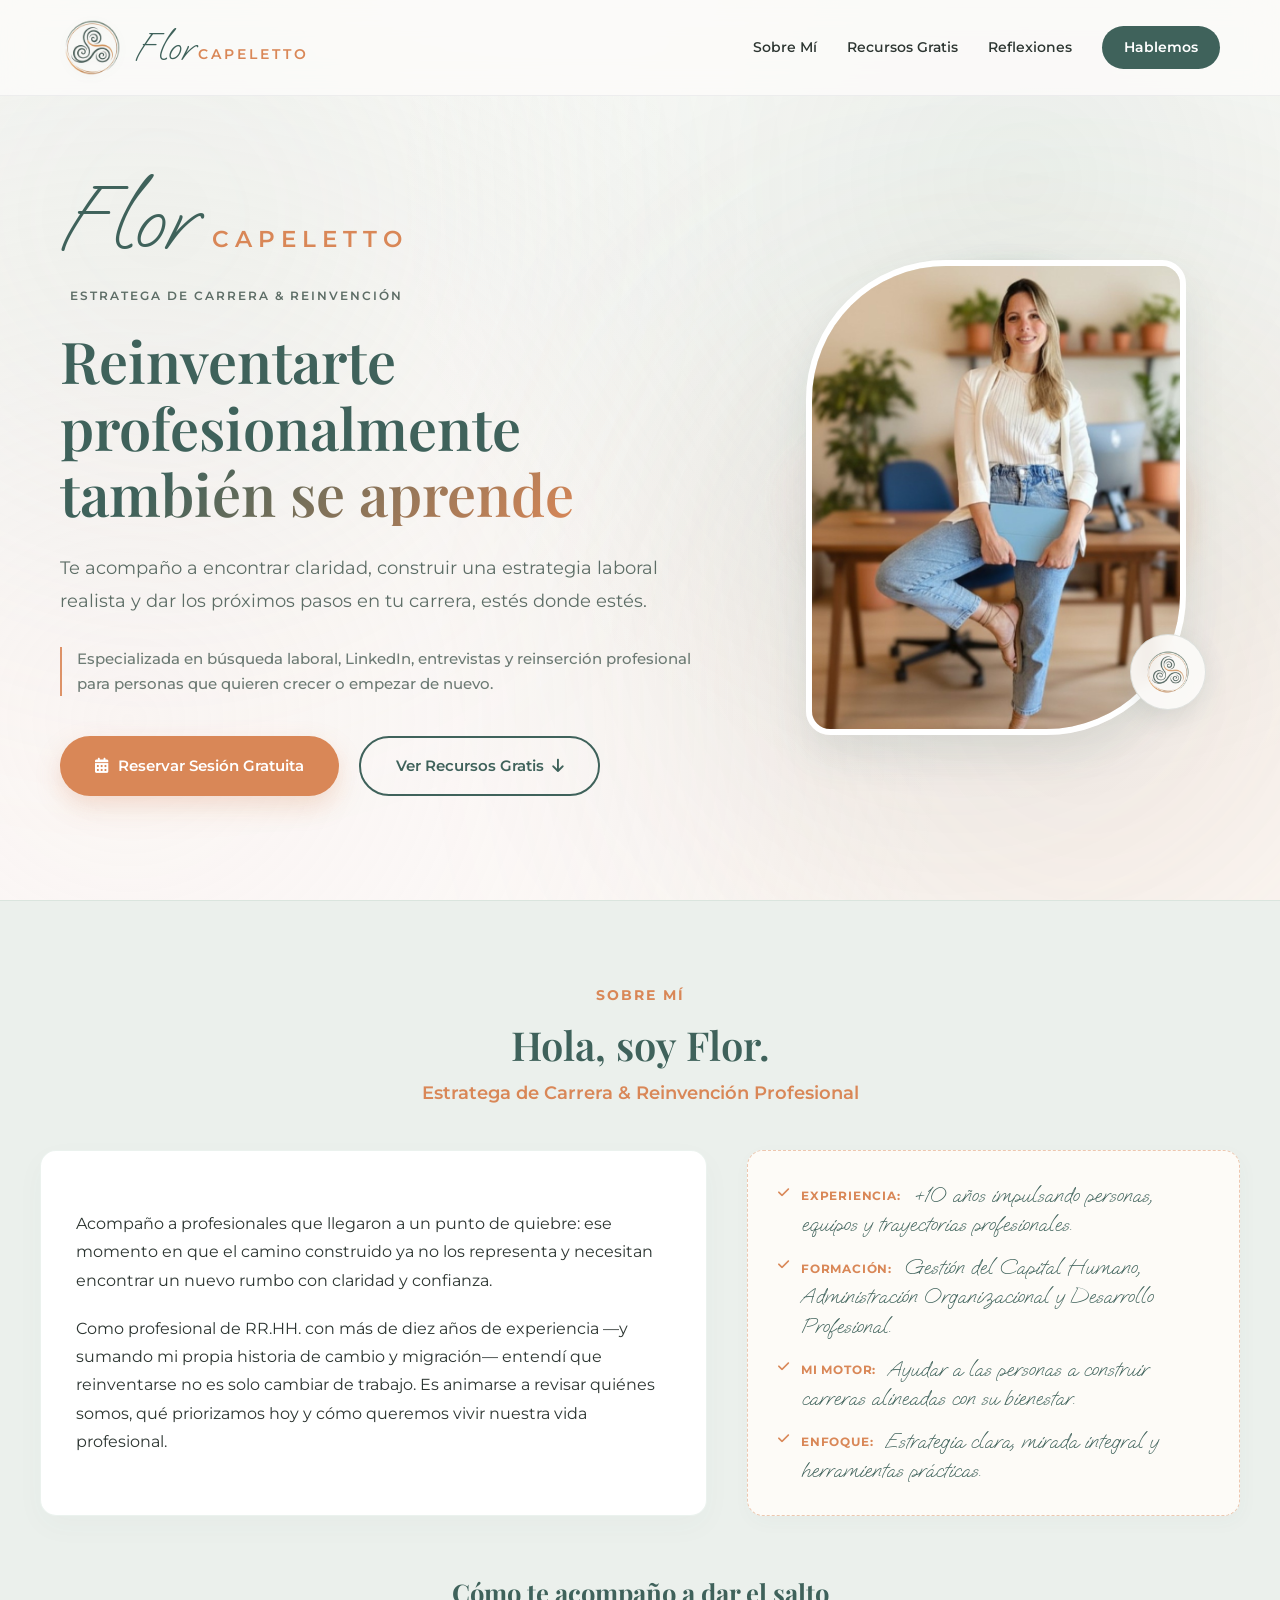
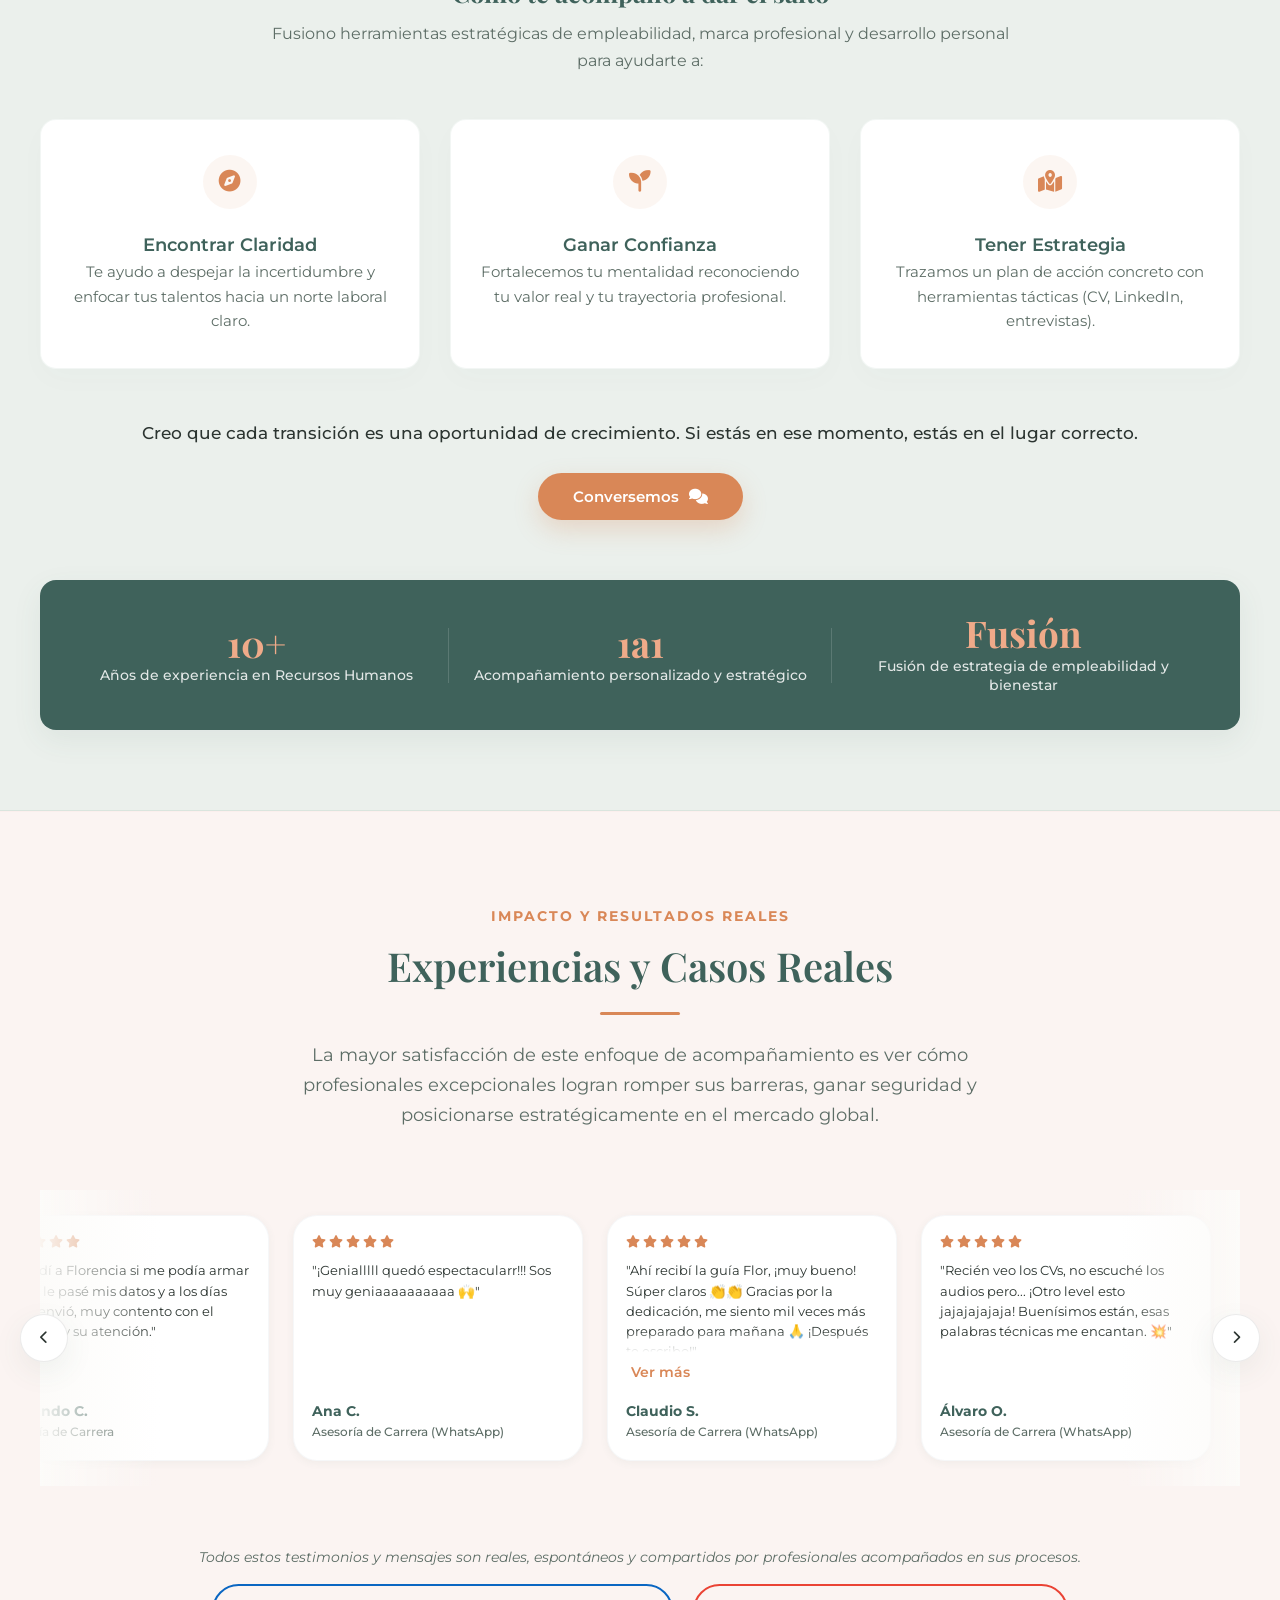
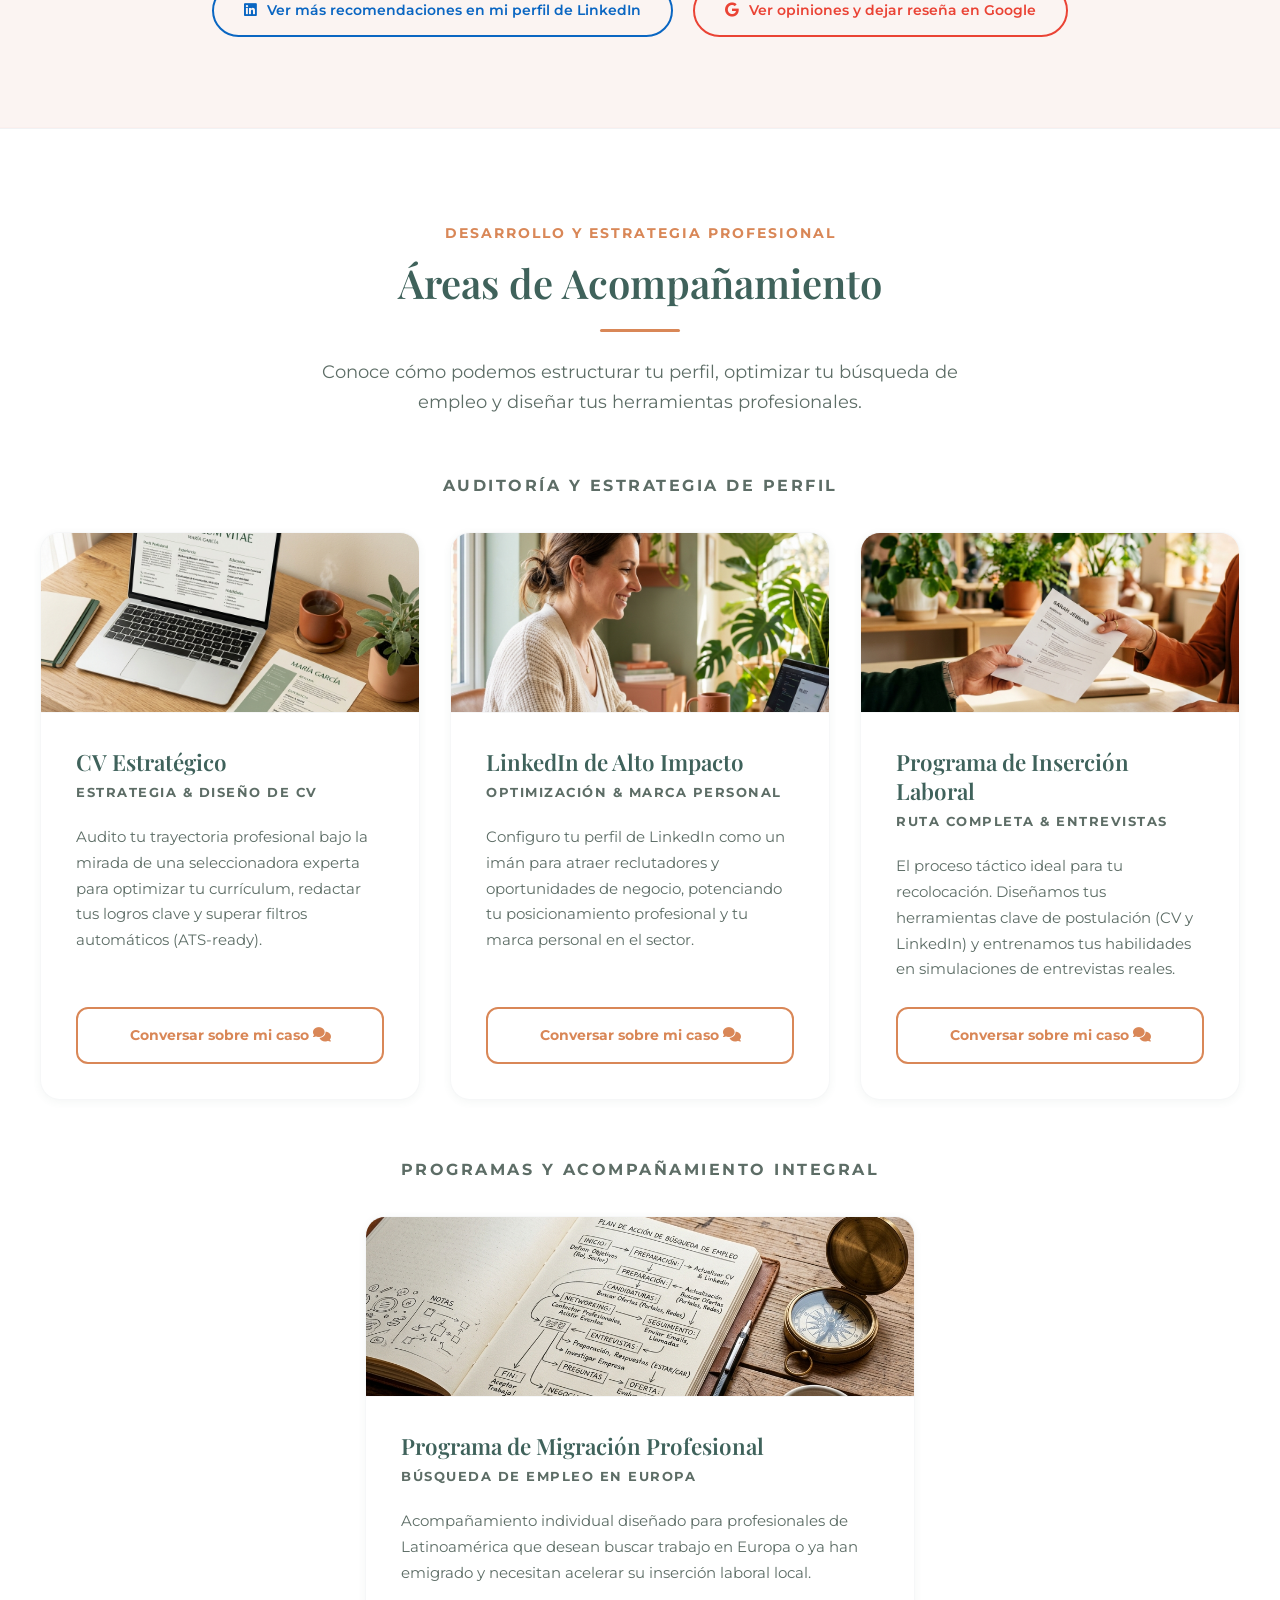
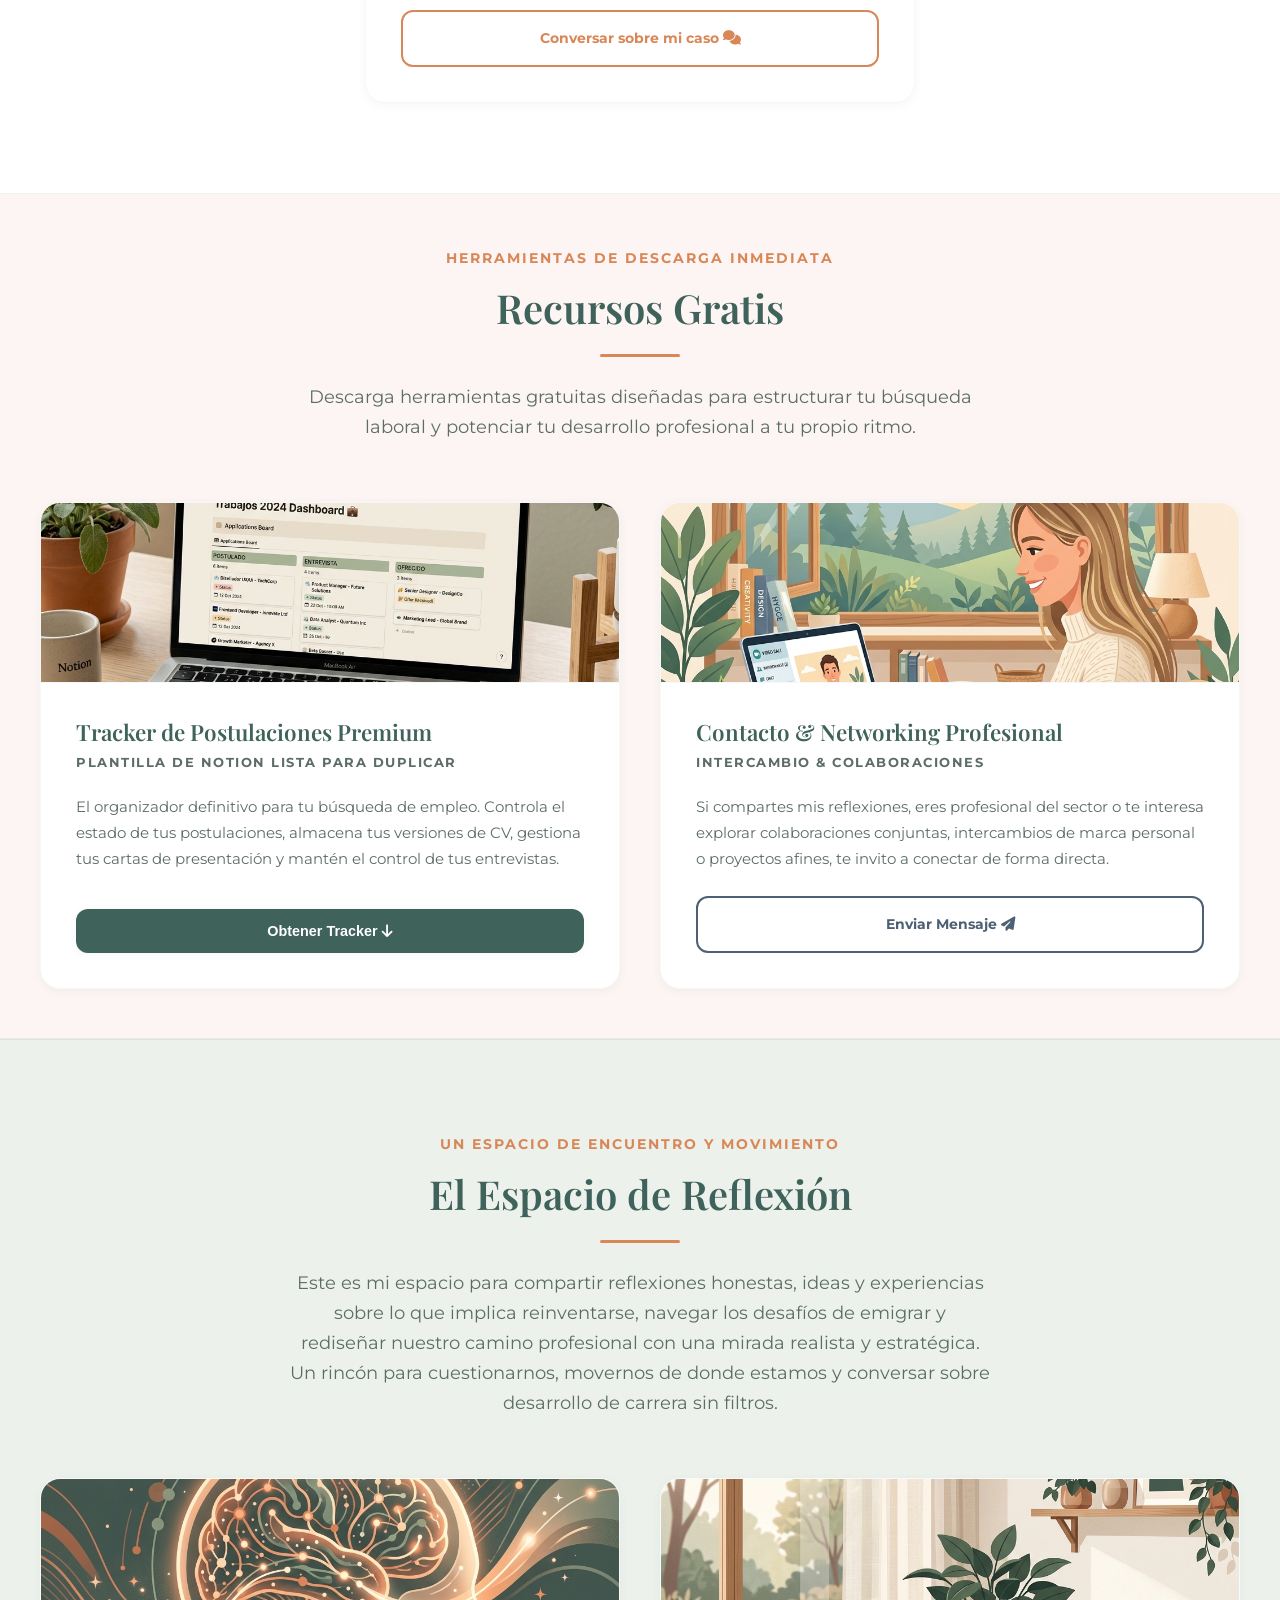
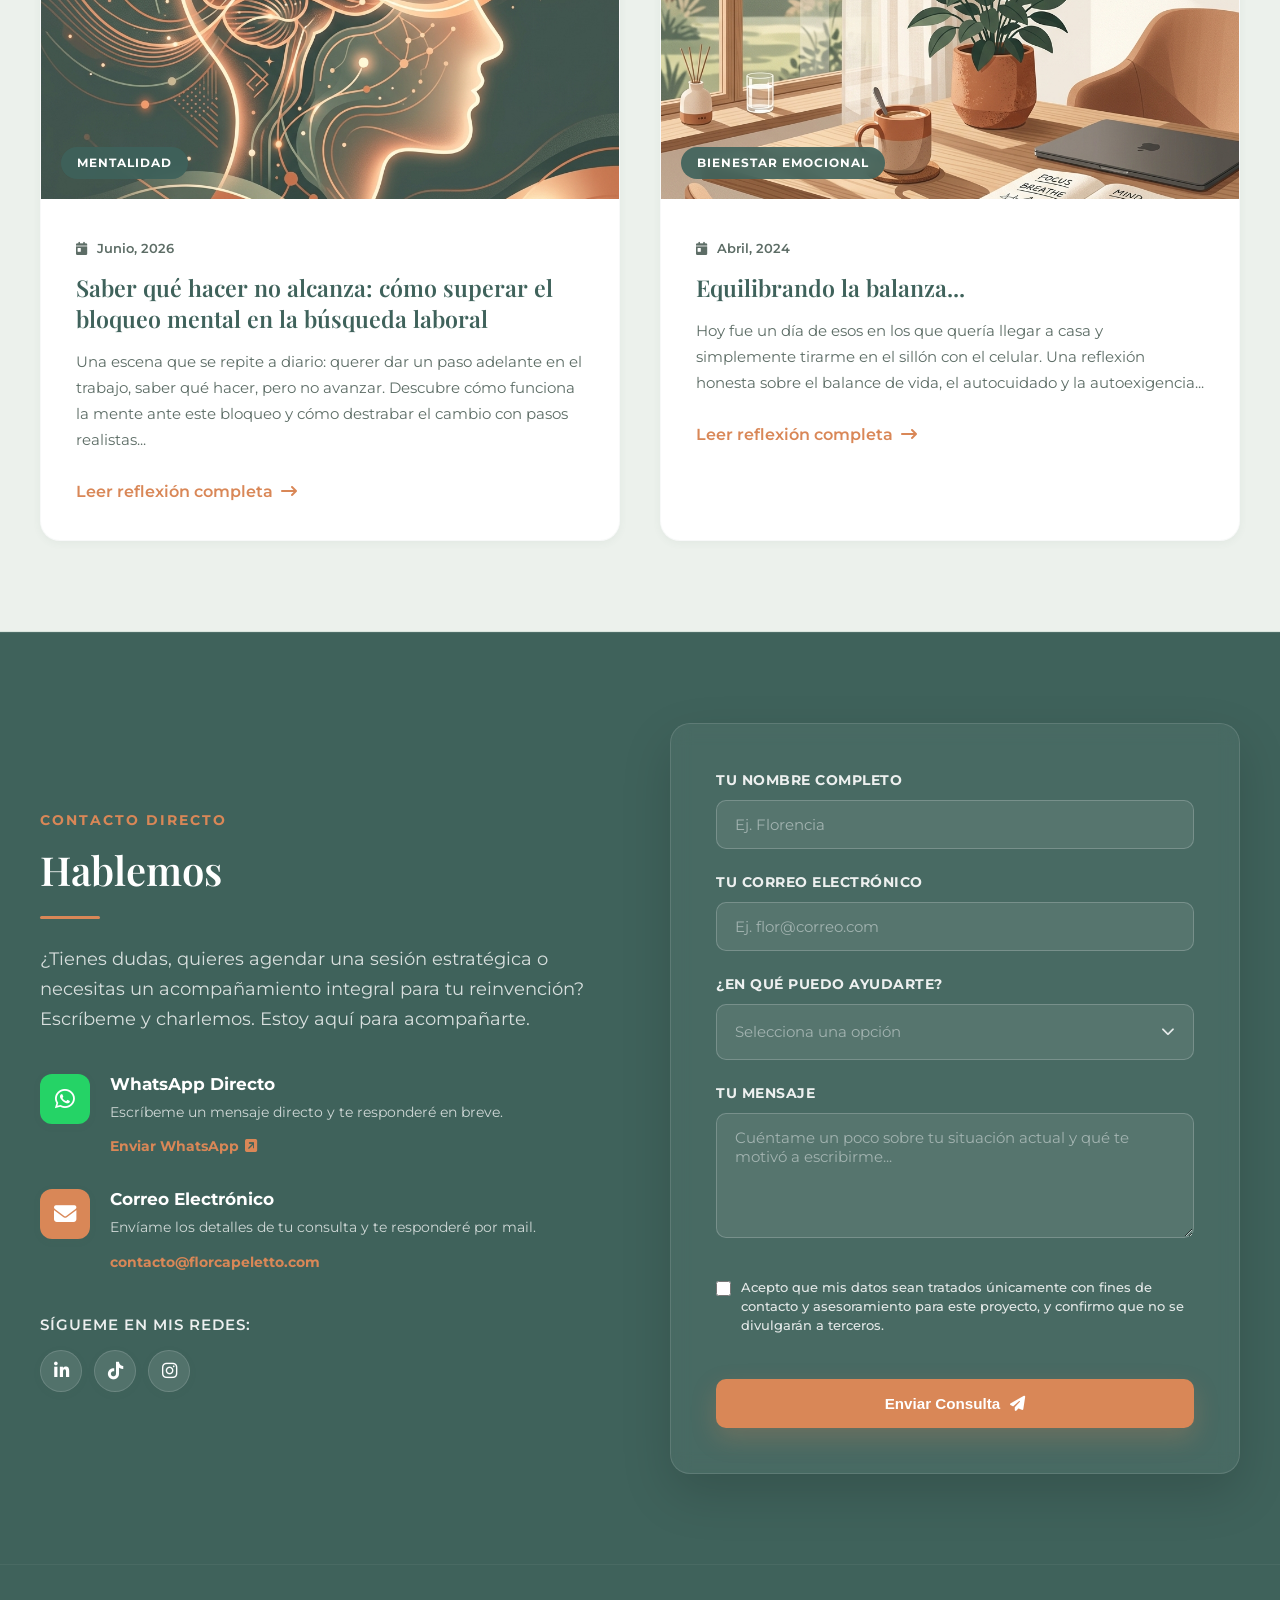
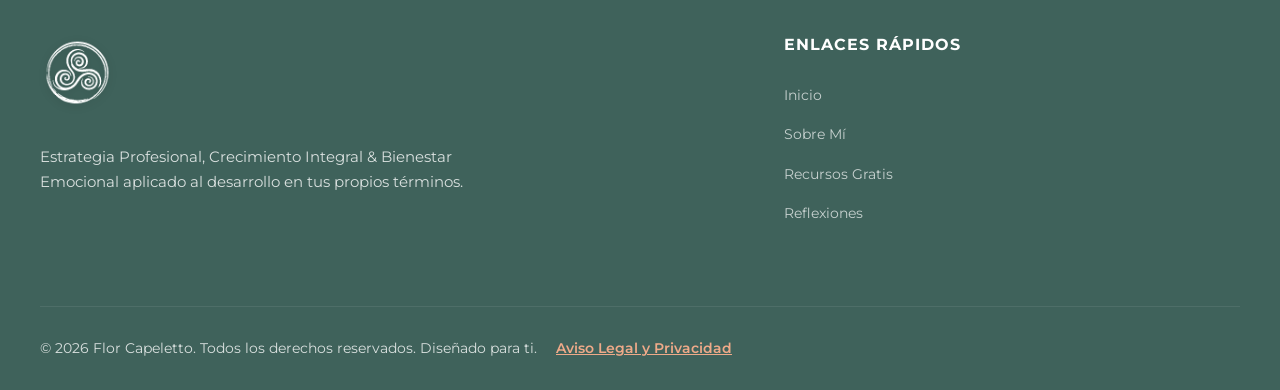
==== commit c02f65cc: "Update index.html" ====
--- a/index.html
+++ b/index.html
@@ -1,4 +1,4 @@
-﻿<!DOCTYPE html>
+<!DOCTYPE html>
 <html lang="es">
 <head>
     <meta charset="UTF-8">
@@ -56,7 +56,9 @@
             <nav class="nav-menu" id="nav-menu">
                 <a href="#sobre-mi" class="nav-item">Sobre Mí</a>
                 <a href="#recursos-gratis" class="nav-item">Recursos Gratis</a>
+                <!-- OCULTO TEMPORALMENTE: Escáner de CV
                 <a href="escaner-cv.html" class="nav-item" style="position: relative; display: inline-flex; align-items: center;">Escáner de CV <span class="nav-badge" style="background-color: var(--accent); color: var(--white); font-size: 0.6rem; font-weight: 700; text-transform: uppercase; padding: 2px 5px; border-radius: 10px; margin-left: 5px; letter-spacing: 0.3px;">Gratis</span></a>
+                -->
                 <a href="#blog" class="nav-item">Reflexiones</a>
                 <a href="#contacto" class="nav-btn">Hablemos</a>
             </nav>
@@ -793,7 +795,9 @@
                     <li><a href="#sobre-mi">Sobre Mí</a></li>
 
                     <li><a href="#recursos-gratis">Recursos Gratis</a></li>
+                    <!-- OCULTO TEMPORALMENTE: Escáner de CV
                     <li><a href="escaner-cv.html">Escáner de CV <span style="color: var(--accent); font-weight: 700; font-size: 0.75rem;">(Gratis)</span></a></li>
+                    -->
                     <li><a href="#blog">Reflexiones</a></li>
                 </ul>
             </div>
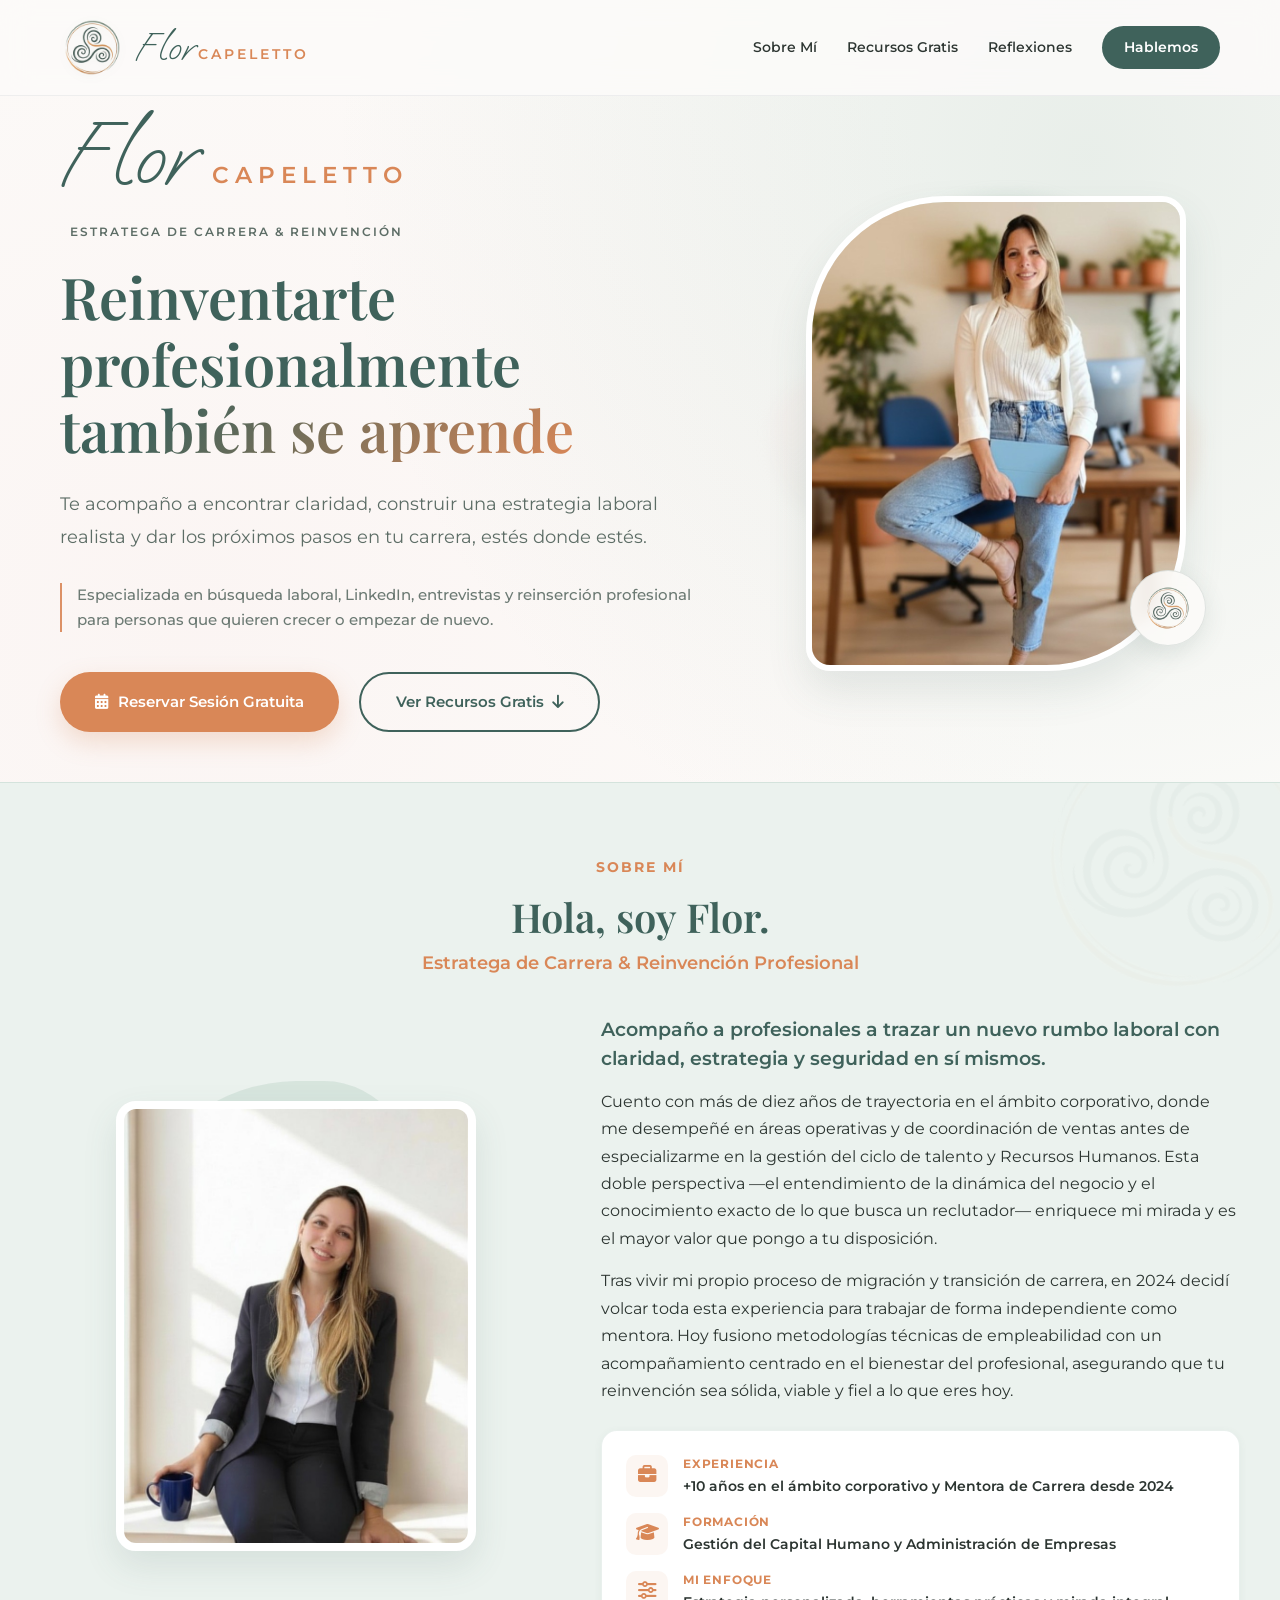
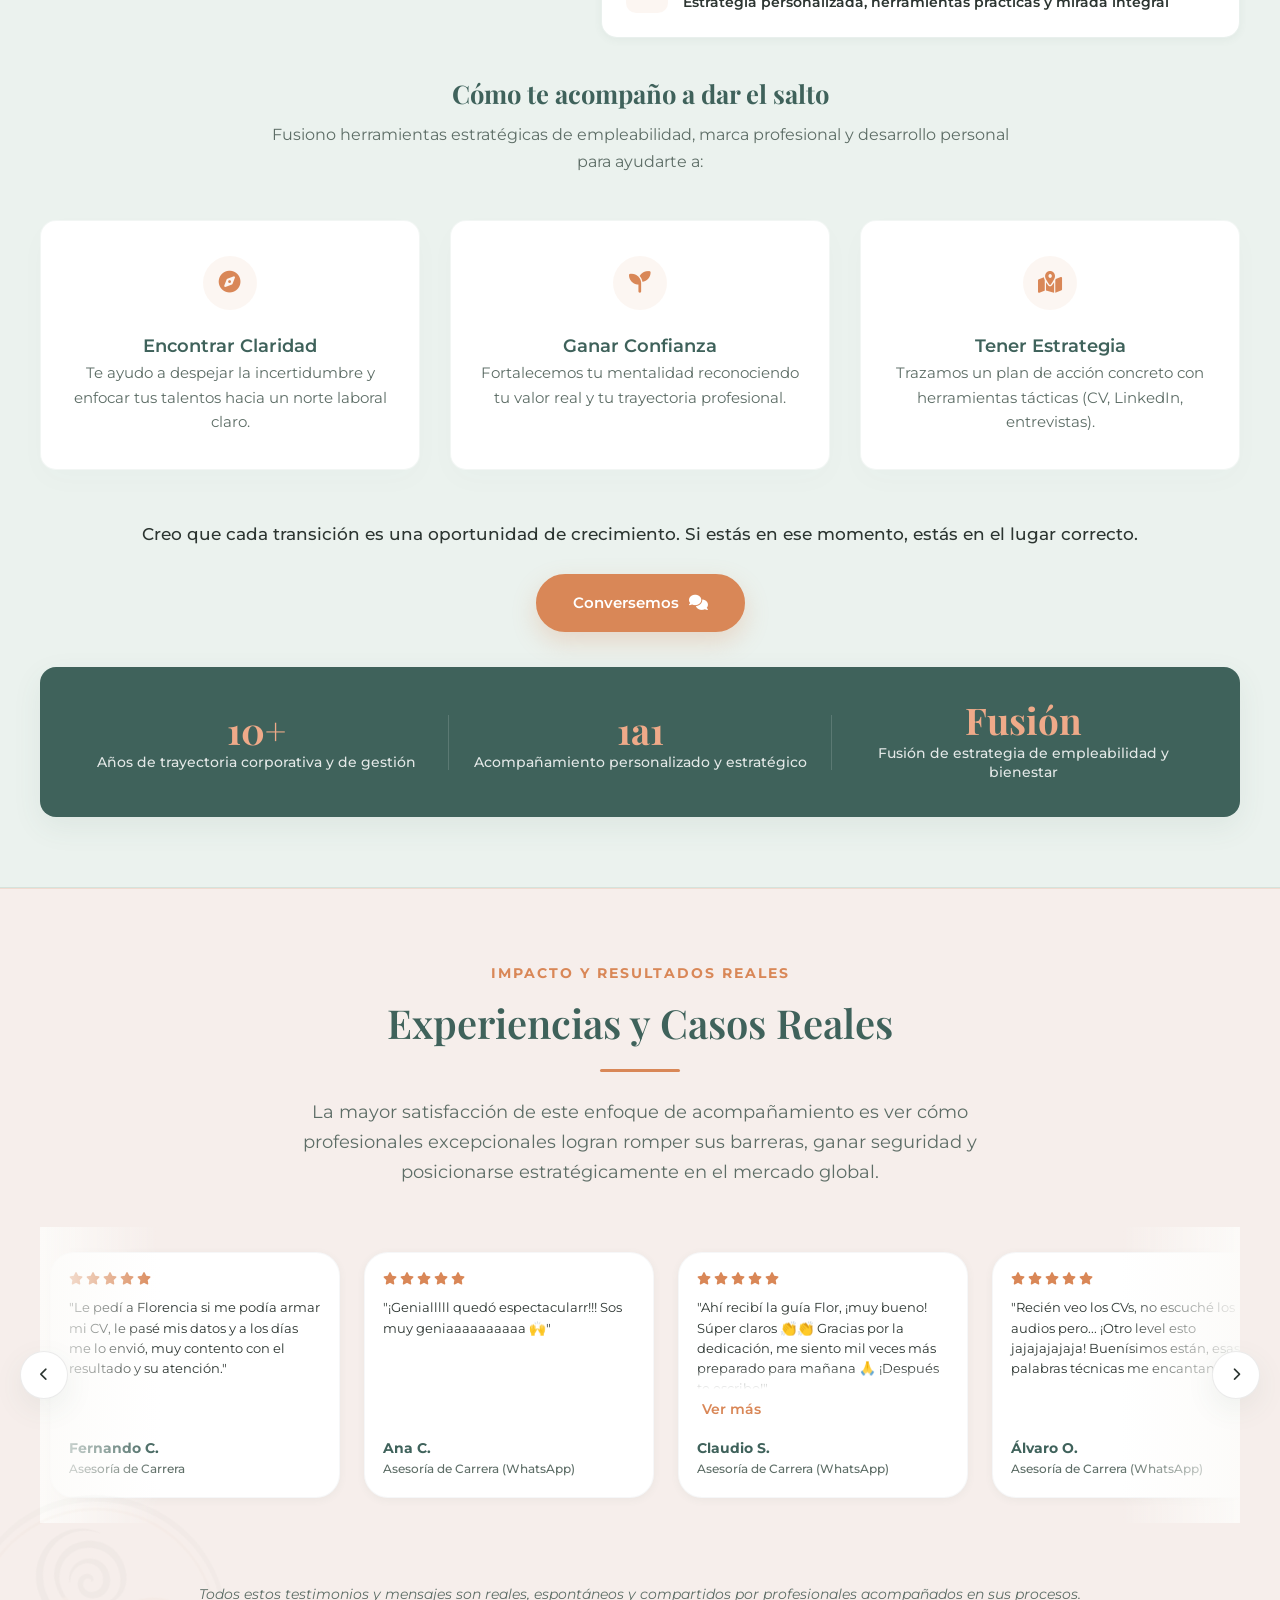
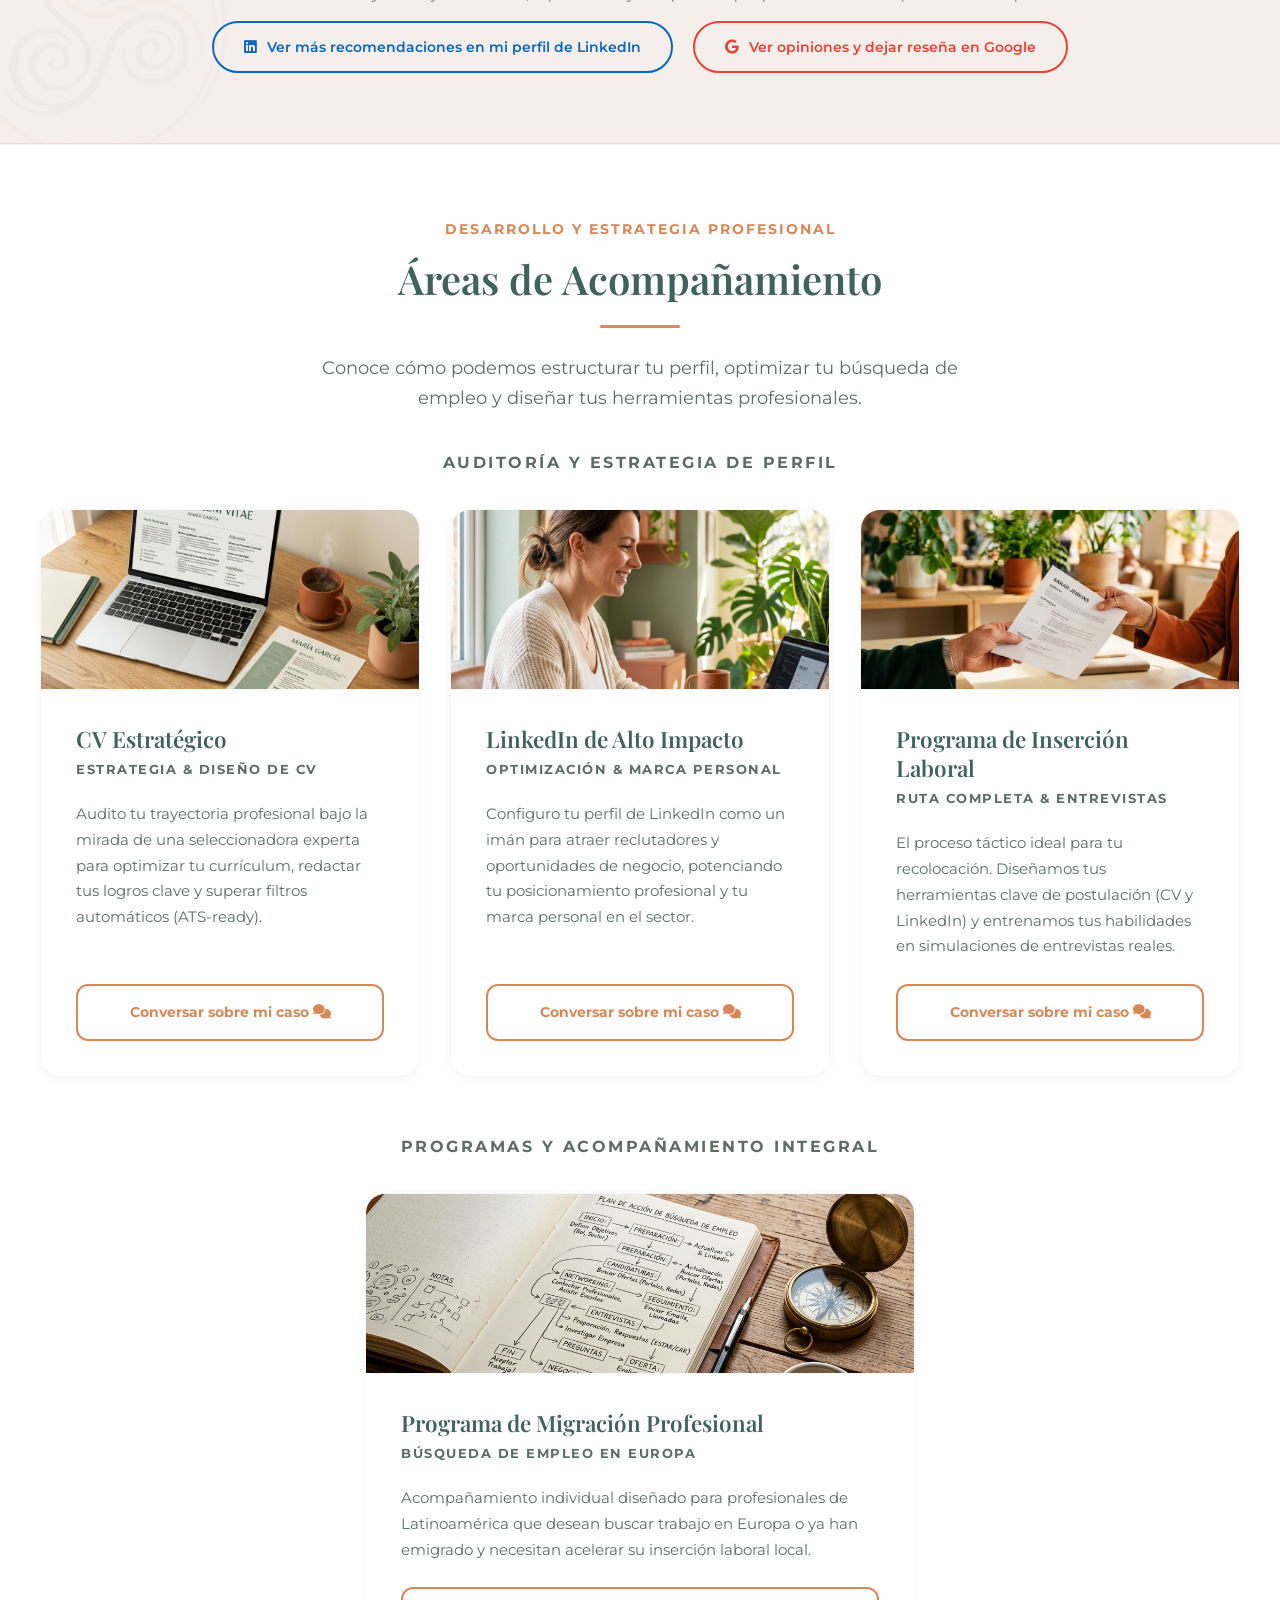
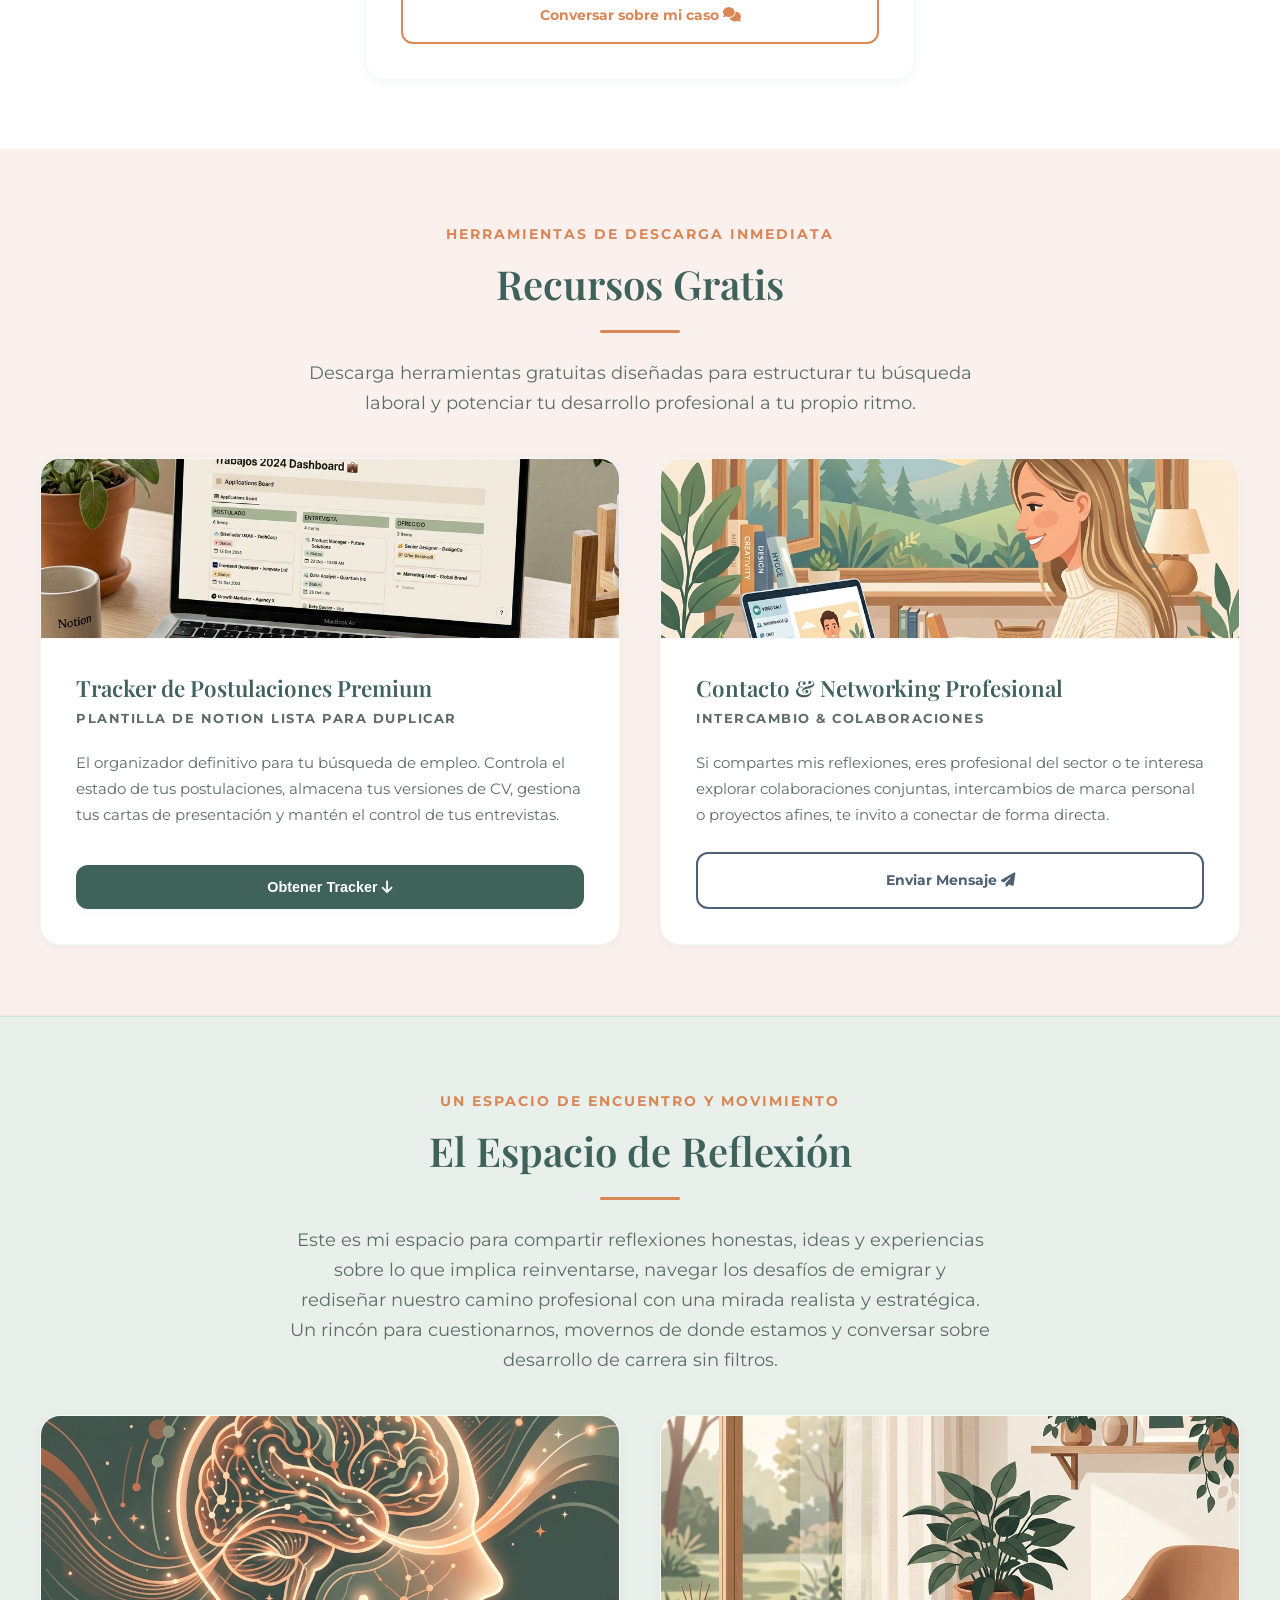
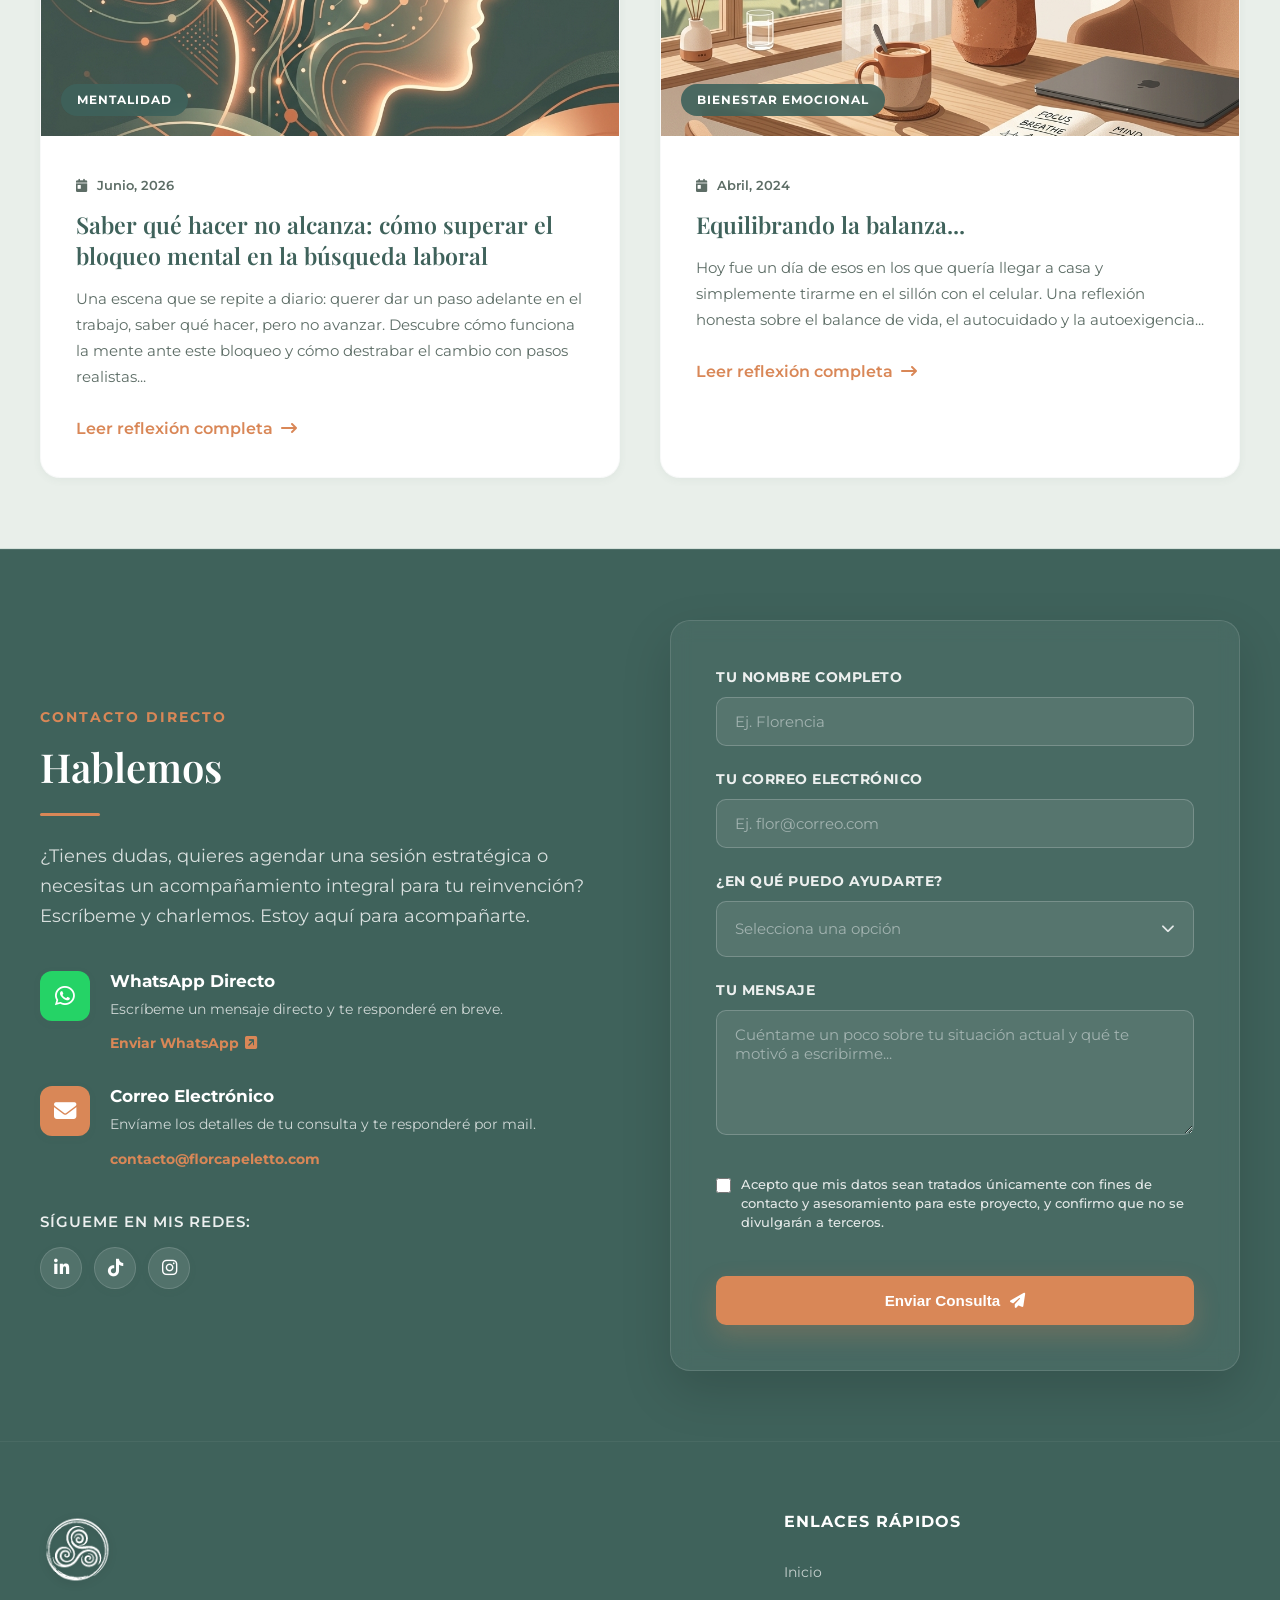
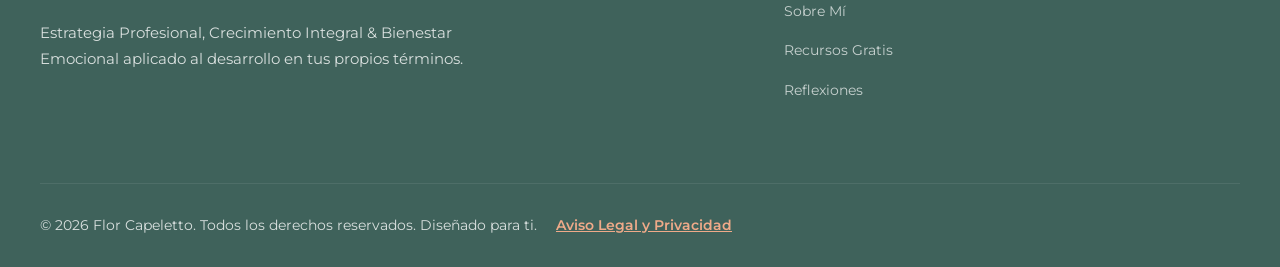
==== commit f0200ea9: "sobre mi" ====
--- a/index.html
+++ b/index.html
@@ -110,6 +110,11 @@
 
     <!-- Sobre Mí Section (Quién Soy + Método Integrado) -->
     <section class="quien-soy" id="sobre-mi">
+        <!-- Marca de agua decorativa de fondo -->
+        <div class="sobre-mi-bg-watermark">
+            <img src="assets/logo_transparent.png" alt="watermark">
+        </div>
+        
         <div class="section-container">
             
             <!-- Encabezado de la Sección -->
@@ -119,35 +124,50 @@
                 <h3 class="bio-subtitle">Estratega de Carrera & Reinvención Profesional</h3>
             </div>
 
-            <!-- Bloque 1: Bio & Ficha Técnica (2 Columnas Balanceadas) -->
-            <div class="sobre-mi-bio-row">
-                <!-- Bio Text -->
-                <div class="bio-card reveal-on-scroll">
-                    <p>Acompaño a profesionales que llegaron a un punto de quiebre: ese momento en que el camino construido ya no los representa y necesitan encontrar un nuevo rumbo con claridad y confianza.</p>
-                    
-                    <p>Como profesional de RR.HH. con más de diez años de experiencia &mdash;y sumando mi propia historia de cambio y migraci&oacute;n&mdash; entendí que reinventarse no es solo cambiar de trabajo. Es animarse a revisar quiénes somos, qué priorizamos hoy y cómo queremos vivir nuestra vida profesional.</p>
-                </div>
-                
-                <!-- Handwritten Fact Sheet -->
-                <div class="sobre-mi-fact-sheet hand-written-note reveal-on-scroll">
-                    <ul class="note-list">
-                        <li>
-                            <i class="fa-solid fa-check check-handwritten"></i>
-                            <span class="note-text"><strong>Experiencia:</strong> +10 años impulsando personas, equipos y trayectorias profesionales.</span>
-                        </li>
-                        <li>
-                            <i class="fa-solid fa-check check-handwritten"></i>
-                            <span class="note-text"><strong>Formación:</strong> Gestión del Capital Humano, Administración Organizacional y Desarrollo Profesional.</span>
-                        </li>
-                        <li>
-                            <i class="fa-solid fa-check check-handwritten"></i>
-                            <span class="note-text"><strong>Mi motor:</strong> Ayudar a las personas a construir carreras alineadas con su bienestar.</span>
-                        </li>
-                        <li>
-                            <i class="fa-solid fa-check check-handwritten"></i>
-                            <span class="note-text"><strong>Enfoque:</strong> Estrategia clara, mirada integral y herramientas prácticas.</span>
-                        </li>
-                    </ul>
+            <!-- Bloque 1: Bio & Imagen (2 Columnas Balanceadas de Marca Personal) -->
+            <div class="sobre-mi-main-grid">
+                <!-- Columna Izquierda: Foto de Flor -->
+                <div class="sobre-mi-image-column reveal-on-scroll">
+                    <div class="organic-blob-bg"></div>
+                    <div class="sobre-mi-image-wrapper-new">
+                        <img src="assets/flor_sobre_mi.jpg" alt="Flor Capeletto" class="sobre-mi-photo-new">
+                    </div>
+                </div>
+
+                <!-- Columna Derecha: Bio + Datos Clave -->
+                <div class="sobre-mi-content-column reveal-on-scroll">
+                    <div class="sobre-mi-bio-text">
+                        <p class="bio-lead">Acompaño a profesionales a trazar un nuevo rumbo laboral con claridad, estrategia y seguridad en sí mismos.</p>
+                        
+                        <p>Cuento con más de diez años de trayectoria en el ámbito corporativo, donde me desempeñé en áreas operativas y de coordinación de ventas antes de especializarme en la gestión del ciclo de talento y Recursos Humanos. Esta doble perspectiva —el entendimiento de la dinámica del negocio y el conocimiento exacto de lo que busca un reclutador— enriquece mi mirada y es el mayor valor que pongo a tu disposición.</p>
+                        
+                        <p>Tras vivir mi propio proceso de migración y transición de carrera, en 2024 decidí volcar toda esta experiencia para trabajar de forma independiente como mentora. Hoy fusiono metodologías técnicas de empleabilidad con un acompañamiento centrado en el bienestar del profesional, asegurando que tu reinvención sea sólida, viable y fiel a lo que eres hoy.</p>
+                    </div>
+
+                    <!-- Datos Clave Integrados en un Grid de Alto Impacto -->
+                    <div class="sobre-mi-highlights-grid">
+                        <div class="highlight-item">
+                            <div class="highlight-icon"><i class="fa-solid fa-briefcase"></i></div>
+                            <div class="highlight-details">
+                                <span class="highlight-title">Experiencia</span>
+                                <span class="highlight-value">+10 años en el ámbito corporativo y Mentora de Carrera desde 2024</span>
+                            </div>
+                        </div>
+                        <div class="highlight-item">
+                            <div class="highlight-icon"><i class="fa-solid fa-graduation-cap"></i></div>
+                            <div class="highlight-details">
+                                <span class="highlight-title">Formación</span>
+                                <span class="highlight-value">Gestión del Capital Humano y Administración de Empresas</span>
+                            </div>
+                        </div>
+                        <div class="highlight-item">
+                            <div class="highlight-icon"><i class="fa-solid fa-sliders"></i></div>
+                            <div class="highlight-details">
+                                <span class="highlight-title">Mi Enfoque</span>
+                                <span class="highlight-value">Estrategia personalizada, herramientas prácticas y mirada integral</span>
+                            </div>
+                        </div>
+                    </div>
                 </div>
             </div>
 
@@ -190,9 +210,9 @@
                 <!-- CTA Centrado -->
                 <div class="sobre-mi-cta-centered">
                     <p class="cta-text">Creo que cada transición es una oportunidad de crecimiento. Si estás en ese momento, estás en el lugar correcto.</p>
-                    <button class="btn-primary open-booking-btn" style="display: inline-flex; align-items: center; gap: 10px; cursor: pointer; border: none; font-family: inherit; font-size: 0.95rem; font-weight: 600;">
+                    <a href="#contacto" class="btn-primary" style="display: inline-flex; align-items: center; gap: 10px; font-family: inherit; font-size: 0.95rem; font-weight: 600; text-decoration: none;">
                         Conversemos <i class="fa-solid fa-comments"></i>
-                    </button>
+                    </a>
                 </div>
             </div>
 
@@ -200,7 +220,7 @@
             <div class="sobre-mi-stats-banner reveal-on-scroll">
                 <div class="stat-banner-item">
                     <span class="stat-banner-num">10+</span>
-                    <span class="stat-banner-lbl">Años de experiencia en Recursos Humanos</span>
+                    <span class="stat-banner-lbl">Años de trayectoria corporativa y de gestión</span>
                 </div>
                 <div class="stat-banner-divider"></div>
                 <div class="stat-banner-item">
@@ -221,6 +241,11 @@
 
     <!-- Testimonios Section -->
     <section class="testimonios" id="testimonios">
+        <!-- Marca de agua decorativa de fondo contraria -->
+        <div class="testimonios-bg-watermark">
+            <img src="assets/logo_transparent.png" alt="watermark">
+        </div>
+        
         <div class="section-container">
             <div class="section-header reveal-on-scroll">
                 <span class="section-tagline">Impacto y Resultados Reales</span>
@@ -487,7 +512,7 @@
     </section>
 
     <!-- Sección 1: Áreas de Acompañamiento (Vitrina de Metodología y Enfoque) -->
-    <section class="recursos" id="servicios-home" style="background-color: var(--white); border-bottom: 1px solid rgba(78, 96, 116, 0.08); border-top: 1px solid rgba(78, 96, 116, 0.08);">
+    <section class="recursos" id="servicios-home" style="background-color: #FFFFFF; border-bottom: 1px solid rgba(78, 96, 116, 0.08); border-top: 1px solid rgba(78, 96, 116, 0.08); padding: 70px 20px;">
         <div class="section-container">
             <div class="section-header reveal-on-scroll">
                 <span class="section-tagline">Desarrollo y Estrategia Profesional</span>
@@ -598,7 +623,7 @@
     -->
 
     <!-- Sección 3: Recursos Gratis -->
-    <section class="recursos" id="recursos-gratis" style="background-color: rgba(249, 229, 228, 0.28); border-bottom: 1px solid rgba(78, 96, 116, 0.08); border-top: none; padding-top: 50px; padding-bottom: 50px;">
+    <section class="recursos" id="recursos-gratis" style="background-color: #FAF1EE; border-bottom: 1px solid rgba(78, 96, 116, 0.08); border-top: none; padding: 70px 20px;">
         <div class="section-container">
             <div class="section-header reveal-on-scroll">
                 <span class="section-tagline">Herramientas de Descarga Inmediata</span>
--- a/styles.css
+++ b/styles.css
@@ -83,7 +83,7 @@
 
 /* Contenedores y Secciones */
 section {
-    padding: 90px 20px;
+    padding: 70px 20px;
     position: relative;
 }
 
@@ -104,7 +104,7 @@
 .section-header {
     text-align: center;
     max-width: 700px;
-    margin: 0 auto 60px auto;
+    margin: 0 auto 40px auto;
 }
 
 .section-tagline {
@@ -297,13 +297,14 @@
 
 /* Hero Section */
 .hero {
-    min-height: 100vh;
-    display: flex;
-    align-items: center;
-    padding-top: 130px;
-    padding-bottom: 60px;
-    background: radial-gradient(circle at 80% 20%, rgba(144, 181, 163, 0.15) 0%, rgba(252, 251, 249, 0) 50%),
-                radial-gradient(circle at 10% 80%, rgba(249, 229, 228, 0.25) 0%, rgba(252, 251, 249, 0) 60%);
+    min-height: 85vh; /* Reduced height to avoid massive empty space on large screens */
+    display: flex;
+    align-items: center;
+    padding-top: 110px; /* Tightened padding */
+    padding-bottom: 50px;
+    background: radial-gradient(circle at 85% 20%, rgba(144, 181, 163, 0.18) 0%, rgba(252, 251, 249, 0) 60%),
+                radial-gradient(circle at 15% 80%, rgba(249, 229, 228, 0.28) 0%, rgba(252, 251, 249, 0) 70%),
+                var(--bg-warm);
 }
 
 .hero-container {
@@ -781,12 +782,187 @@
 }
 
 .quien-soy {
-    background-color: rgba(144, 181, 163, 0.15); /* Contraste verde sabio menta suave y elegante */
-    border-top: 1px solid rgba(144, 181, 163, 0.2);
-    border-bottom: 1px solid rgba(144, 181, 163, 0.2);
-    padding: 80px 20px;
+    background-color: #EBF2EE; /* Solid light sage green for a defined section block */
+    border-top: 1px solid rgba(144, 181, 163, 0.25);
+    border-bottom: 1px solid rgba(144, 181, 163, 0.25);
+    padding: 70px 20px;
     position: relative;
     overflow: hidden;
+}
+
+/* Marca de agua celta decorativa para fondos */
+.sobre-mi-bg-watermark {
+    position: absolute;
+    top: -5%;
+    right: -5%;
+    width: 320px;
+    height: 320px;
+    opacity: 0.04;
+    pointer-events: none;
+    z-index: 1;
+    transform: rotate(15deg);
+}
+
+.sobre-mi-bg-watermark img,
+.testimonios-bg-watermark img {
+    width: 100%;
+    height: 100%;
+    object-fit: contain;
+}
+
+.testimonios-bg-watermark {
+    position: absolute;
+    bottom: -5%;
+    left: -5%;
+    width: 320px;
+    height: 320px;
+    opacity: 0.03;
+    pointer-events: none;
+    z-index: 1;
+    transform: rotate(-15deg);
+}
+
+/* Layout de Marca Personal - 2 Columnas */
+.sobre-mi-main-grid {
+    display: grid;
+    grid-template-columns: 1fr 1.25fr;
+    gap: 50px;
+    align-items: center;
+    margin-bottom: 40px;
+    position: relative;
+    z-index: 5;
+}
+
+.sobre-mi-image-column {
+    display: flex;
+    justify-content: center;
+    align-items: center;
+    position: relative;
+    padding: 15px;
+}
+
+.sobre-mi-image-wrapper-new {
+    position: relative;
+    z-index: 2;
+    width: 100%;
+    max-width: 360px;
+    aspect-ratio: 4 / 5; /* Elegant portrait aspect ratio */
+    border-radius: 20px;
+    overflow: hidden; /* Clips the photo to the rounded corners */
+    border: 8px solid var(--white); /* White elegant frame like an art print */
+    box-shadow: 0 15px 35px rgba(63, 98, 91, 0.12); /* Smooth premium drop shadow */
+    transition: transform 0.4s ease, box-shadow 0.4s ease;
+    background-color: var(--white);
+}
+
+.sobre-mi-image-wrapper-new:hover {
+    transform: translateY(-5px);
+    box-shadow: 0 20px 45px rgba(63, 98, 91, 0.18);
+}
+
+.organic-blob-bg {
+    position: absolute;
+    width: 280px;
+    height: 280px;
+    background-color: var(--secondary);
+    border-radius: 60% 40% 50% 50% / 50% 50% 50% 60%;
+    opacity: 0.22;
+    z-index: 1; /* Sits behind the wrapper */
+    top: -5px;
+    left: calc(50% - 150px);
+    animation: blob-bounce 8s infinite ease-in-out;
+}
+
+.sobre-mi-photo-new {
+    width: 100%;
+    height: 100%;
+    object-fit: cover; /* Fills the frame perfectly without distortion */
+    display: block;
+}
+
+@keyframes blob-bounce {
+    0%, 100% { transform: translate(0, 0) scale(1); }
+    50% { transform: translate(6px, -10px) scale(1.03); border-radius: 40% 60% 50% 50% / 40% 40% 60% 60%; }
+}
+
+.sobre-mi-content-column {
+    display: flex;
+    flex-direction: column;
+    gap: 25px;
+}
+
+.sobre-mi-bio-text {
+    font-size: 0.98rem;
+    line-height: 1.75;
+    color: var(--text-main);
+}
+
+.bio-lead {
+    font-size: 1.2rem;
+    font-weight: 600;
+    color: var(--primary);
+    line-height: 1.5;
+    margin-bottom: 12px;
+}
+
+.sobre-mi-bio-text p {
+    margin-bottom: 15px;
+}
+
+.sobre-mi-bio-text p:last-child {
+    margin-bottom: 0;
+}
+
+/* Grilla de Datos Clave Integrada (Montserrat) */
+.sobre-mi-highlights-grid {
+    display: grid;
+    grid-template-columns: 1fr;
+    gap: 16px;
+    background-color: var(--white);
+    border: 1px solid rgba(144, 181, 163, 0.2);
+    border-radius: 16px;
+    padding: 24px;
+    box-shadow: var(--shadow-sm);
+}
+
+.highlight-item {
+    display: flex;
+    align-items: center;
+    gap: 15px;
+}
+
+.highlight-icon {
+    width: 42px;
+    height: 42px;
+    background-color: rgba(217, 135, 87, 0.08);
+    color: var(--accent);
+    border-radius: 10px;
+    display: flex;
+    align-items: center;
+    justify-content: center;
+    font-size: 1.15rem;
+    flex-shrink: 0;
+}
+
+.highlight-details {
+    display: flex;
+    flex-direction: column;
+}
+
+.highlight-title {
+    font-size: 0.72rem;
+    font-weight: 700;
+    text-transform: uppercase;
+    letter-spacing: 0.8px;
+    color: var(--accent);
+    margin-bottom: 2px;
+}
+
+.highlight-value {
+    font-size: 0.9rem;
+    font-weight: 600;
+    color: var(--text-main);
+    line-height: 1.4;
 }
 
 .quien-soy .grid-2 {
@@ -815,16 +991,16 @@
     mask-image: linear-gradient(to bottom, rgba(0,0,0,1) 76%, rgba(0,0,0,0) 100%);
 }
 
-/* Sobre Mí - Sección Dinámica y Balanceada Sin Foto */
+/* Sobre Mí - Sección Dinámica y Balanceada */
 .sobre-mi-header-container {
     text-align: center;
-    margin-bottom: 45px;
+    margin-bottom: 40px;
     position: relative;
     z-index: 5;
 }
 
 .sobre-mi-header-container .section-title {
-    margin-bottom: 10px;
+    margin-bottom: 8px;
 }
 
 .sobre-mi-header-container .bio-subtitle {
@@ -834,108 +1010,12 @@
     color: var(--accent);
     margin-top: 5px;
 }
-
-.sobre-mi-bio-row {
-    display: grid;
-    grid-template-columns: 1.15fr 0.85fr;
-    gap: 40px;
-    align-items: stretch;
-    margin-bottom: 50px;
-    position: relative;
-    z-index: 5;
-}
-
-.bio-card {
-    background-color: var(--white);
-    border: 1px solid rgba(144, 181, 163, 0.18);
-    border-radius: 16px;
-    padding: 35px;
-    box-shadow: 0 10px 30px rgba(63, 98, 91, 0.03);
-    font-size: 0.98rem;
-    line-height: 1.8;
-    color: var(--text-main);
-    display: flex;
-    flex-direction: column;
-    justify-content: center;
-    gap: 20px;
-}
-
-.sobre-mi-fact-sheet {
-    background-color: #fdfbf7; /* Fondo cálido tipo papel marfil */
-    border: 1px dashed rgba(217, 135, 87, 0.45); /* Borde punteado terracota */
-    border-radius: 16px;
-    padding: 30px;
-    box-shadow: 2px 6px 20px rgba(63, 98, 91, 0.03);
-    transform: rotate(-0.5deg); /* Ligera rotación orgánica */
-    max-width: 100%;
-    width: 100%;
-    align-self: auto;
-    position: relative;
-    transition: transform 0.3s ease, box-shadow 0.3s ease;
-    display: flex;
-    flex-direction: column;
-    justify-content: center;
-}
-
-.sobre-mi-fact-sheet:hover {
-    transform: rotate(0deg) scale(1.01);
-    box-shadow: 4px 8px 25px rgba(63, 98, 91, 0.06);
-}
-
-.note-list {
-    list-style: none;
-    padding: 0;
-    margin: 0;
-    display: flex;
-    flex-direction: column;
-    gap: 14px;
-}
-
-.note-list li {
-    display: flex;
-    align-items: flex-start;
-    gap: 12px;
-}
-
-.check-handwritten {
-    color: var(--accent); /* Terracota */
-    font-size: 0.8rem;
-    margin-top: 6px; /* Alinear con el texto cursivo */
-    flex-shrink: 0;
-}
-
-.note-text {
-    font-family: 'Oooh Baby', cursive;
-    font-size: 1.35rem; /* La tipografía manuscrita es fina y requiere mayor tamaño */
-    color: var(--primary); /* Verde bosque */
-    line-height: 1.35;
-    font-weight: 500;
-}
-
-.note-text strong {
-    font-family: var(--font-body); /* Montserrat */
-    font-size: 0.72rem;
-    font-weight: 700;
-    color: var(--accent); /* Terracota */
-    text-transform: uppercase;
-    letter-spacing: 0.8px;
-    margin-right: 6px;
-    display: inline-block;
-    vertical-align: middle;
-}
-
-@media (max-width: 480px) {
-    .sobre-mi-fact-sheet {
-        padding: 18px 20px;
-        transform: rotate(0deg); /* Quitar rotación en móviles muy pequeños */
-    }
-    .note-text {
         font-size: 1.25rem;
     }
 }
 
 .sobre-mi-pillars-section {
-    margin-top: 60px;
+    margin-top: 30px;
     position: relative;
     z-index: 5;
 }
@@ -1045,7 +1125,7 @@
     color: var(--text-white);
     border-radius: 16px;
     padding: 35px 25px;
-    margin-top: 60px;
+    margin-top: 35px;
     box-shadow: var(--shadow-md);
     position: relative;
     z-index: 5;
@@ -1083,10 +1163,18 @@
 
 /* Responsividad para la sección Sobre Mí */
 @media (max-width: 991px) {
-    .sobre-mi-bio-row {
+    .sobre-mi-main-grid {
         grid-template-columns: 1fr;
-        gap: 30px;
-        margin-bottom: 35px;
+        gap: 35px;
+    }
+    
+    .sobre-mi-photo-new {
+        max-height: 360px;
+    }
+    
+    .organic-blob-bg {
+        width: 240px;
+        height: 240px;
     }
     
     .sobre-mi-pillars-grid {
@@ -1334,9 +1422,9 @@
 
 /* Sección Blog */
 .blog {
-    background-color: rgba(144, 181, 163, 0.14); /* Verde sabio menta sólido para separar con Recursos */
-    border-top: 1px solid rgba(144, 181, 163, 0.22);
-    border-bottom: 1px solid rgba(144, 181, 163, 0.22);
+    background-color: #E9EFEA; /* Defined soft minty sage green */
+    border-top: 1px solid rgba(144, 181, 163, 0.25);
+    border-bottom: 1px solid rgba(144, 181, 163, 0.25);
 }
 
 .blog-grid {
@@ -2295,9 +2383,11 @@
    Sección de Testimonios
    ========================================================================== */
 .testimonios {
-    background-color: rgba(249, 229, 228, 0.32); /* Contraste rosa durazno cálido sólido y sofisticado */
-    border-top: 1px solid rgba(249, 229, 228, 0.4);
-    border-bottom: 1px solid rgba(249, 229, 228, 0.4);
+    background-color: #F6EEEB; /* Solid defined warm peach-rose backdrop */
+    border-top: 1px solid rgba(217, 135, 87, 0.18);
+    border-bottom: 1px solid rgba(217, 135, 87, 0.18);
+    position: relative;
+    overflow: hidden;
 }
 
 /* Testimonios Carousel (Interactive Slider) */
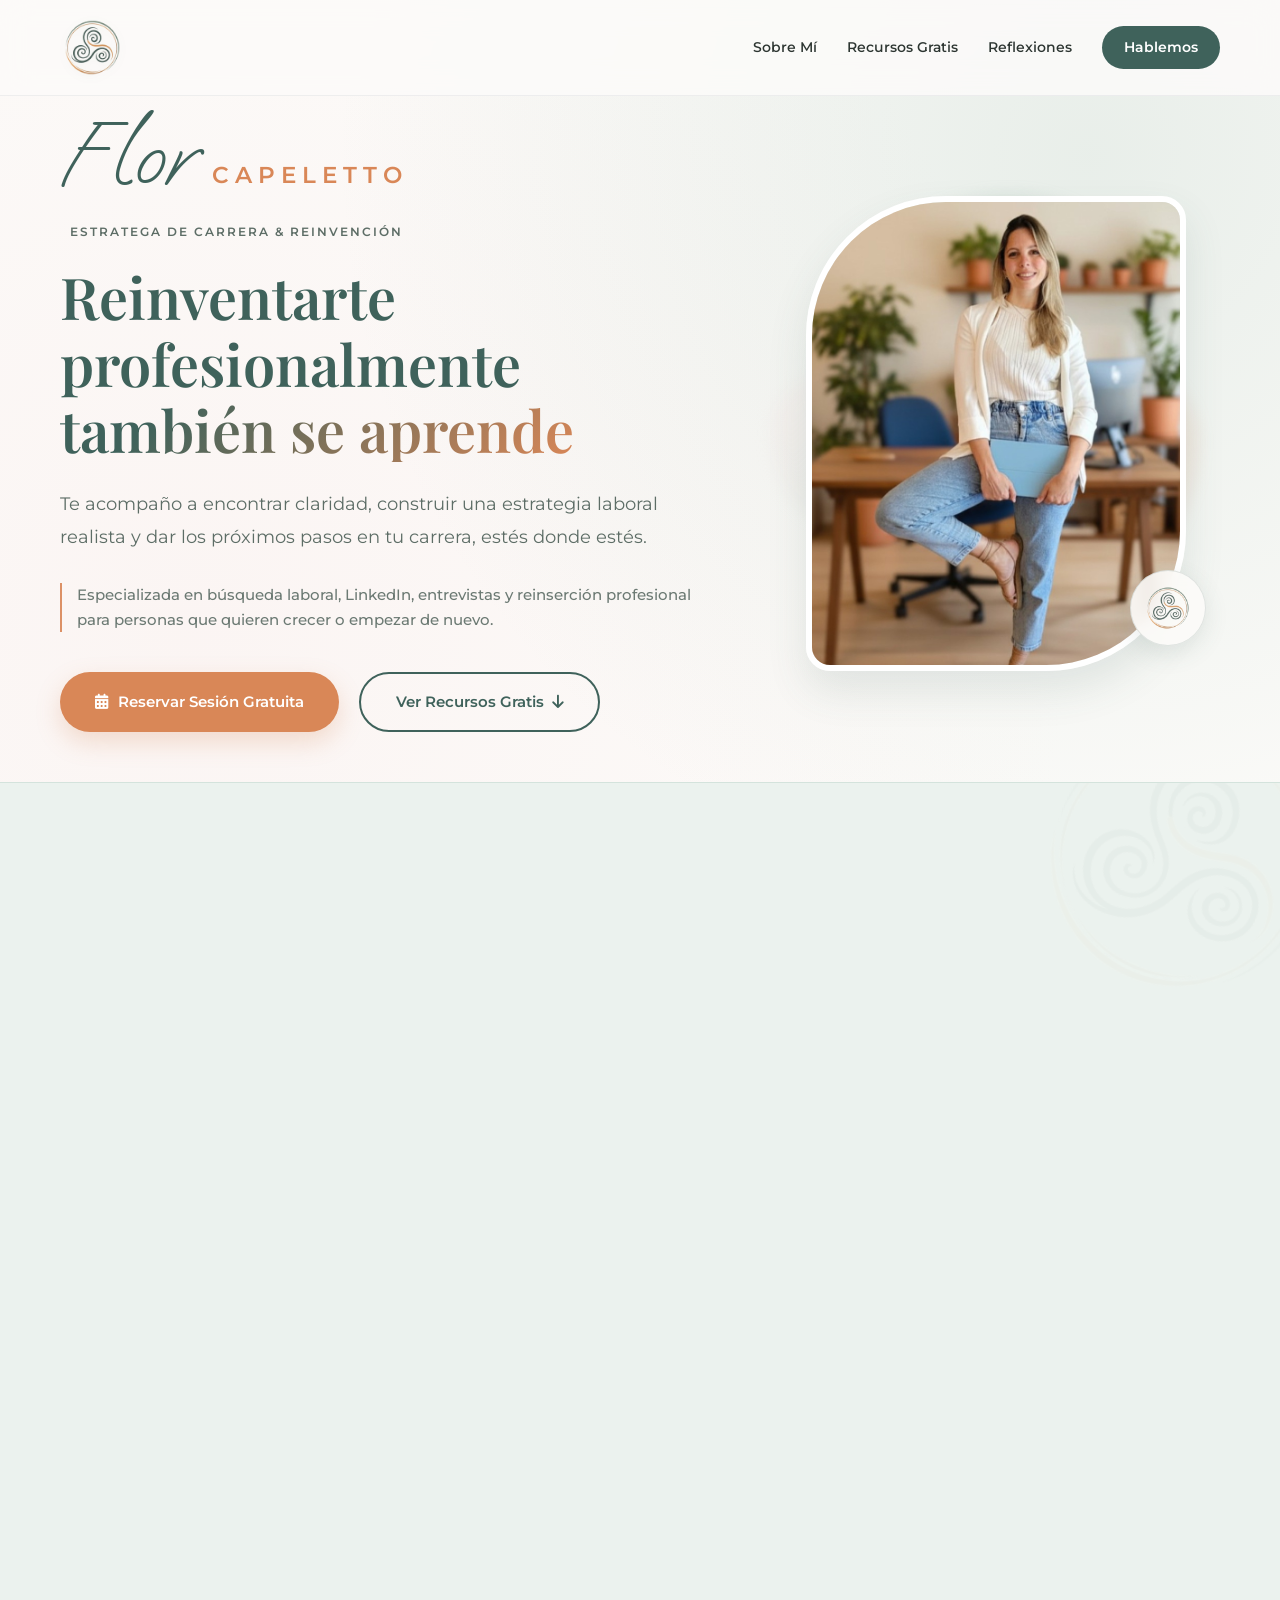
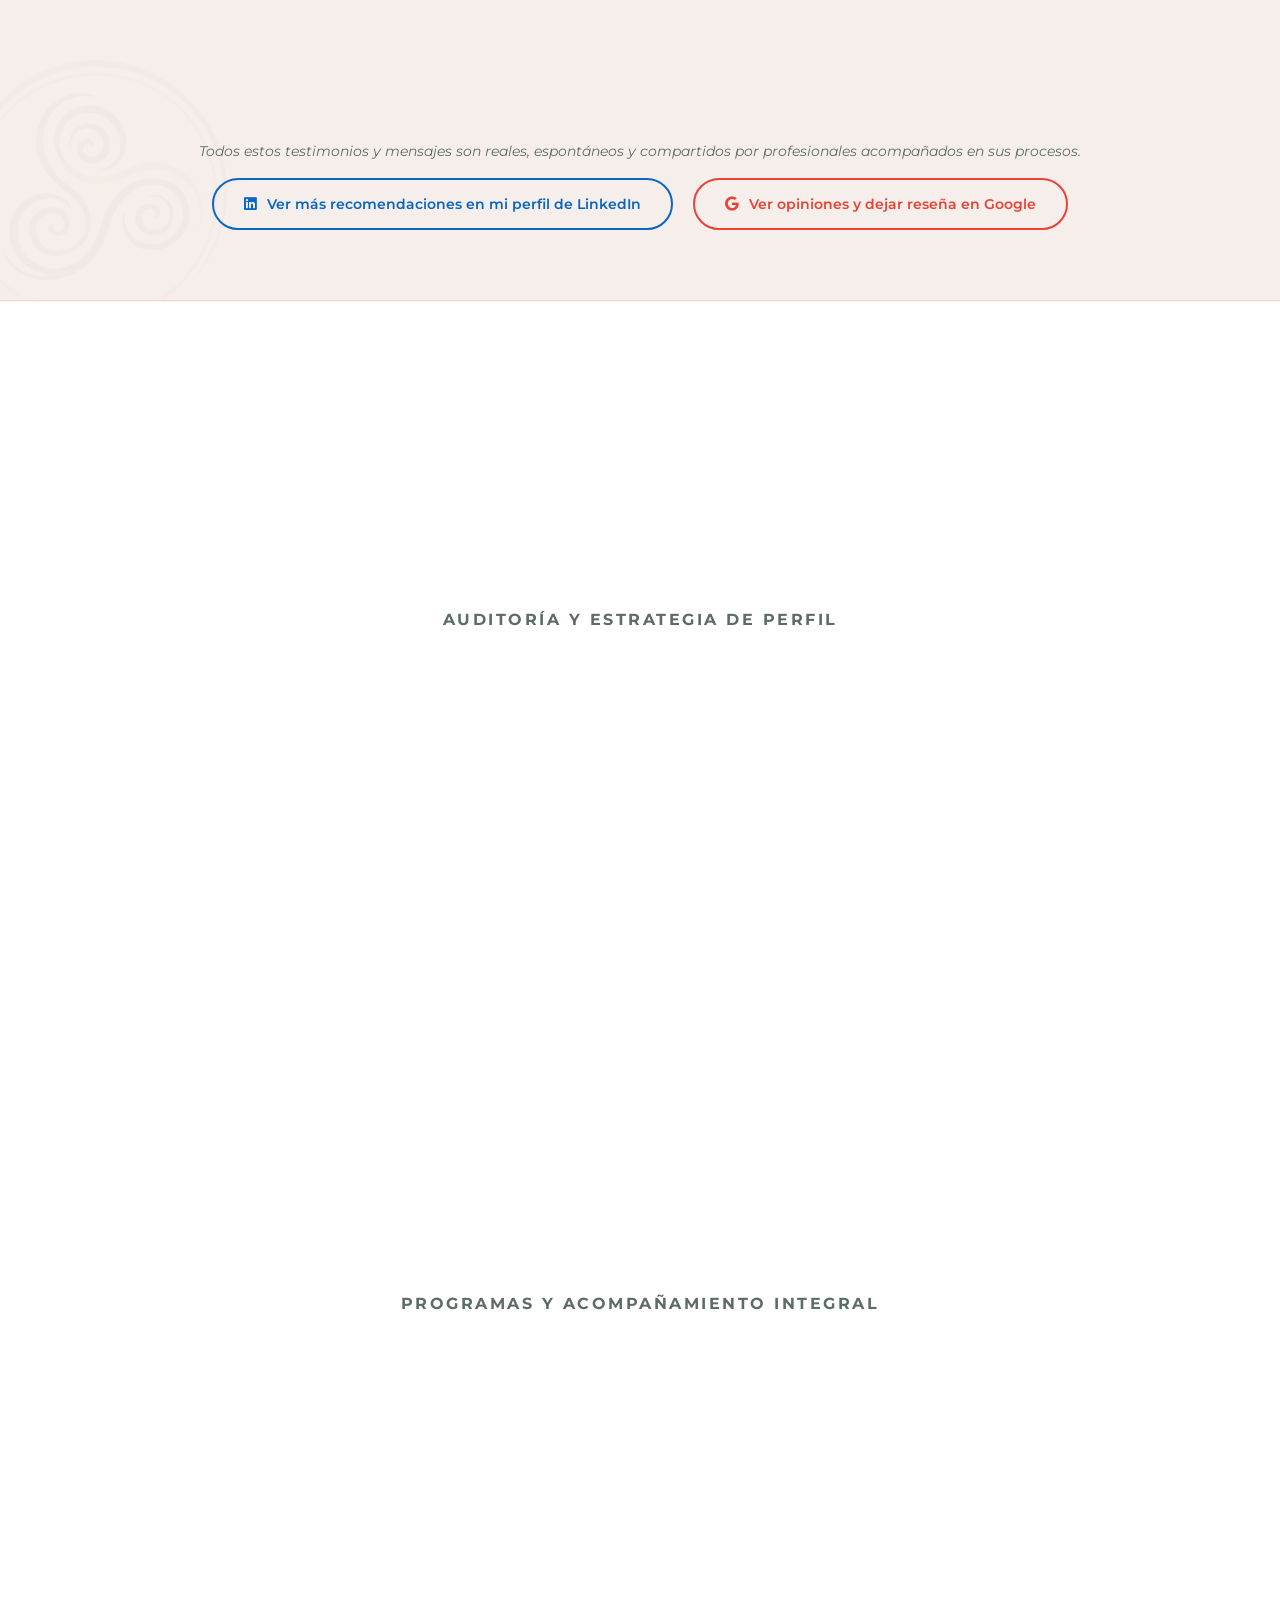
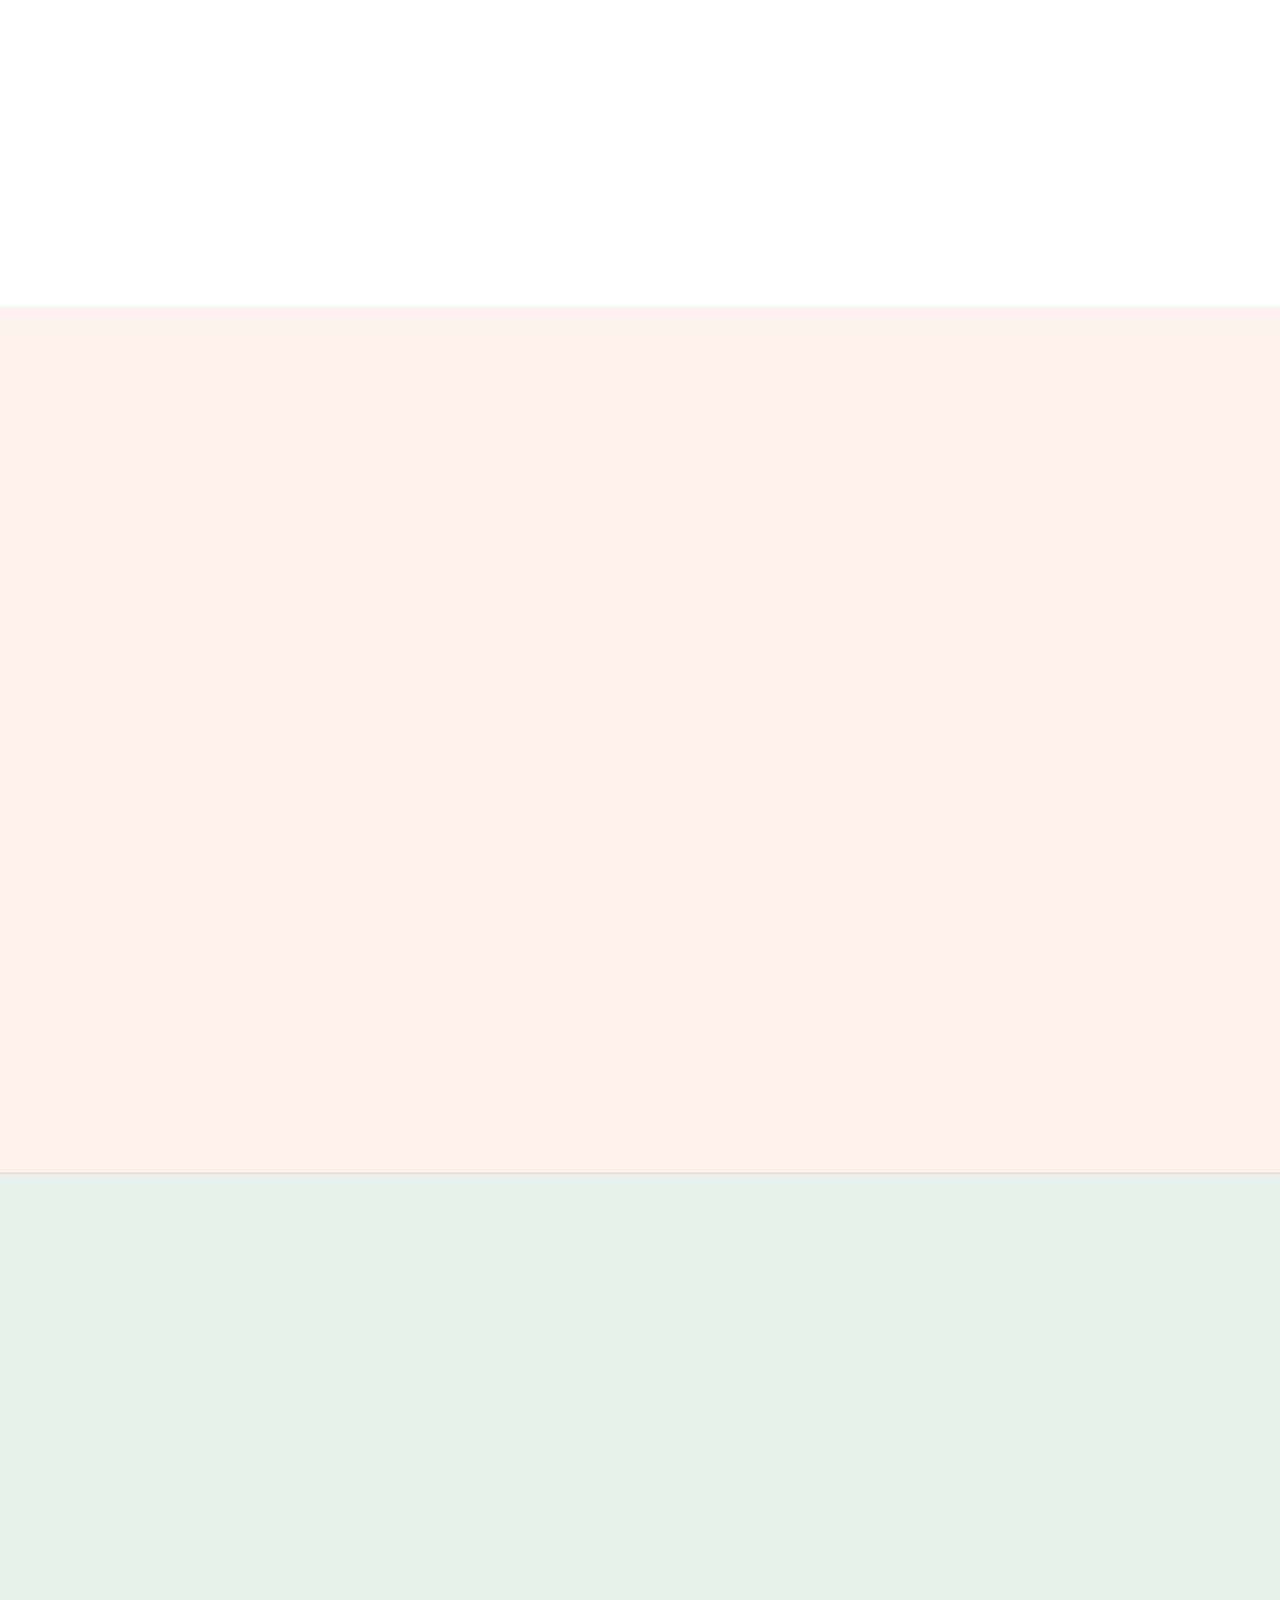
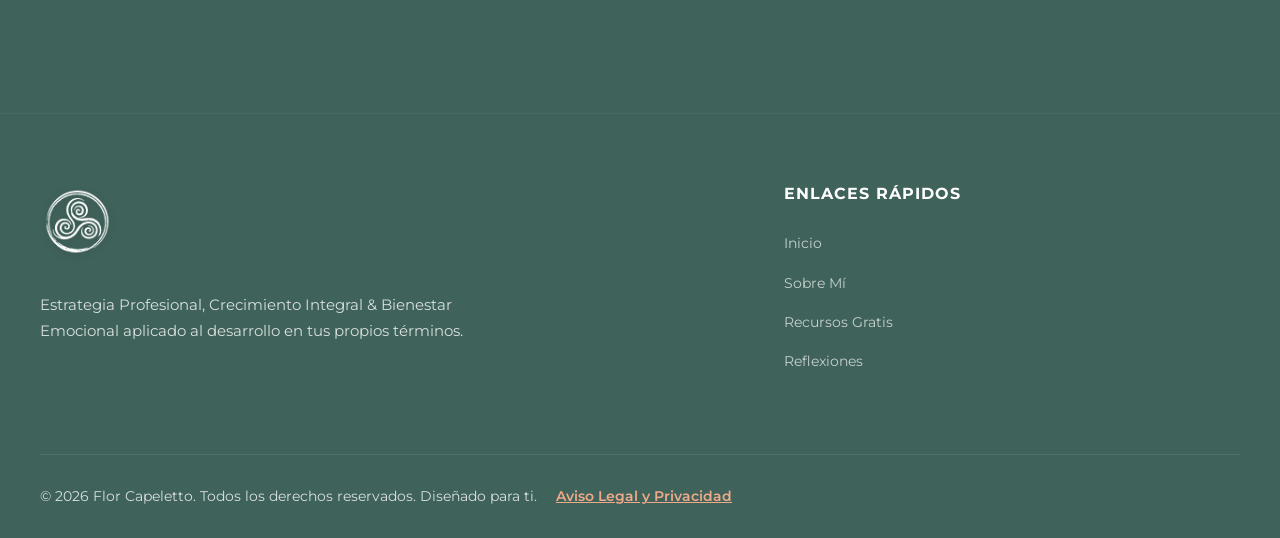
==== commit eef3638d: "articulo" ====
--- a/index.html
+++ b/index.html
@@ -679,7 +679,21 @@
             </div>
             
             <div class="blog-grid">
-                <!-- Article 1: Empleabilidad y Cambio -->
+                <!-- Article 1: Pausar para ver -->
+                <article class="blog-card reveal-on-scroll">
+                    <div class="blog-img-wrapper">
+                        <img src="assets/blog_claridad.jpg" alt="Pausar para ver: La claridad no llega en medio del ruido" class="blog-img">
+                        <div class="blog-card-category">Desarrollo Personal</div>
+                    </div>
+                    <div class="blog-card-content">
+                        <span class="blog-date"><i class="fa-solid fa-calendar-day"></i> Julio, 2026</span>
+                        <h3>Pausar para ver: La claridad no llega en medio del ruido</h3>
+                        <p>¿Te encuentras corriendo sin rumbo o con la mente sobrecargada? A veces el paso más estratégico no es seguir avanzando a ciegas, sino hacer una pausa consciente para poder recalcular la ruta...</p>
+                        <button class="blog-read-more open-article-btn" data-article="claridad" style="background: none; border: none; font-family: inherit; font-size: inherit; color: var(--accent); font-weight: 600; cursor: pointer; padding: 0; display: inline-flex; align-items: center; gap: 8px;">Leer reflexión completa <i class="fa-solid fa-arrow-right-long"></i></button>
+                    </div>
+                </article>
+
+                <!-- Article 2: Empleabilidad y Cambio -->
                 <article class="blog-card reveal-on-scroll">
                     <div class="blog-img-wrapper">
                         <img src="assets/blog_mindset.png" alt="Gestión emocional aplicada al cambio profesional" class="blog-img">
--- a/styles.css
+++ b/styles.css
@@ -1429,7 +1429,7 @@
 
 .blog-grid {
     display: grid;
-    grid-template-columns: repeat(2, 1fr);
+    grid-template-columns: repeat(auto-fit, minmax(320px, 1fr));
     gap: 40px;
 }
 
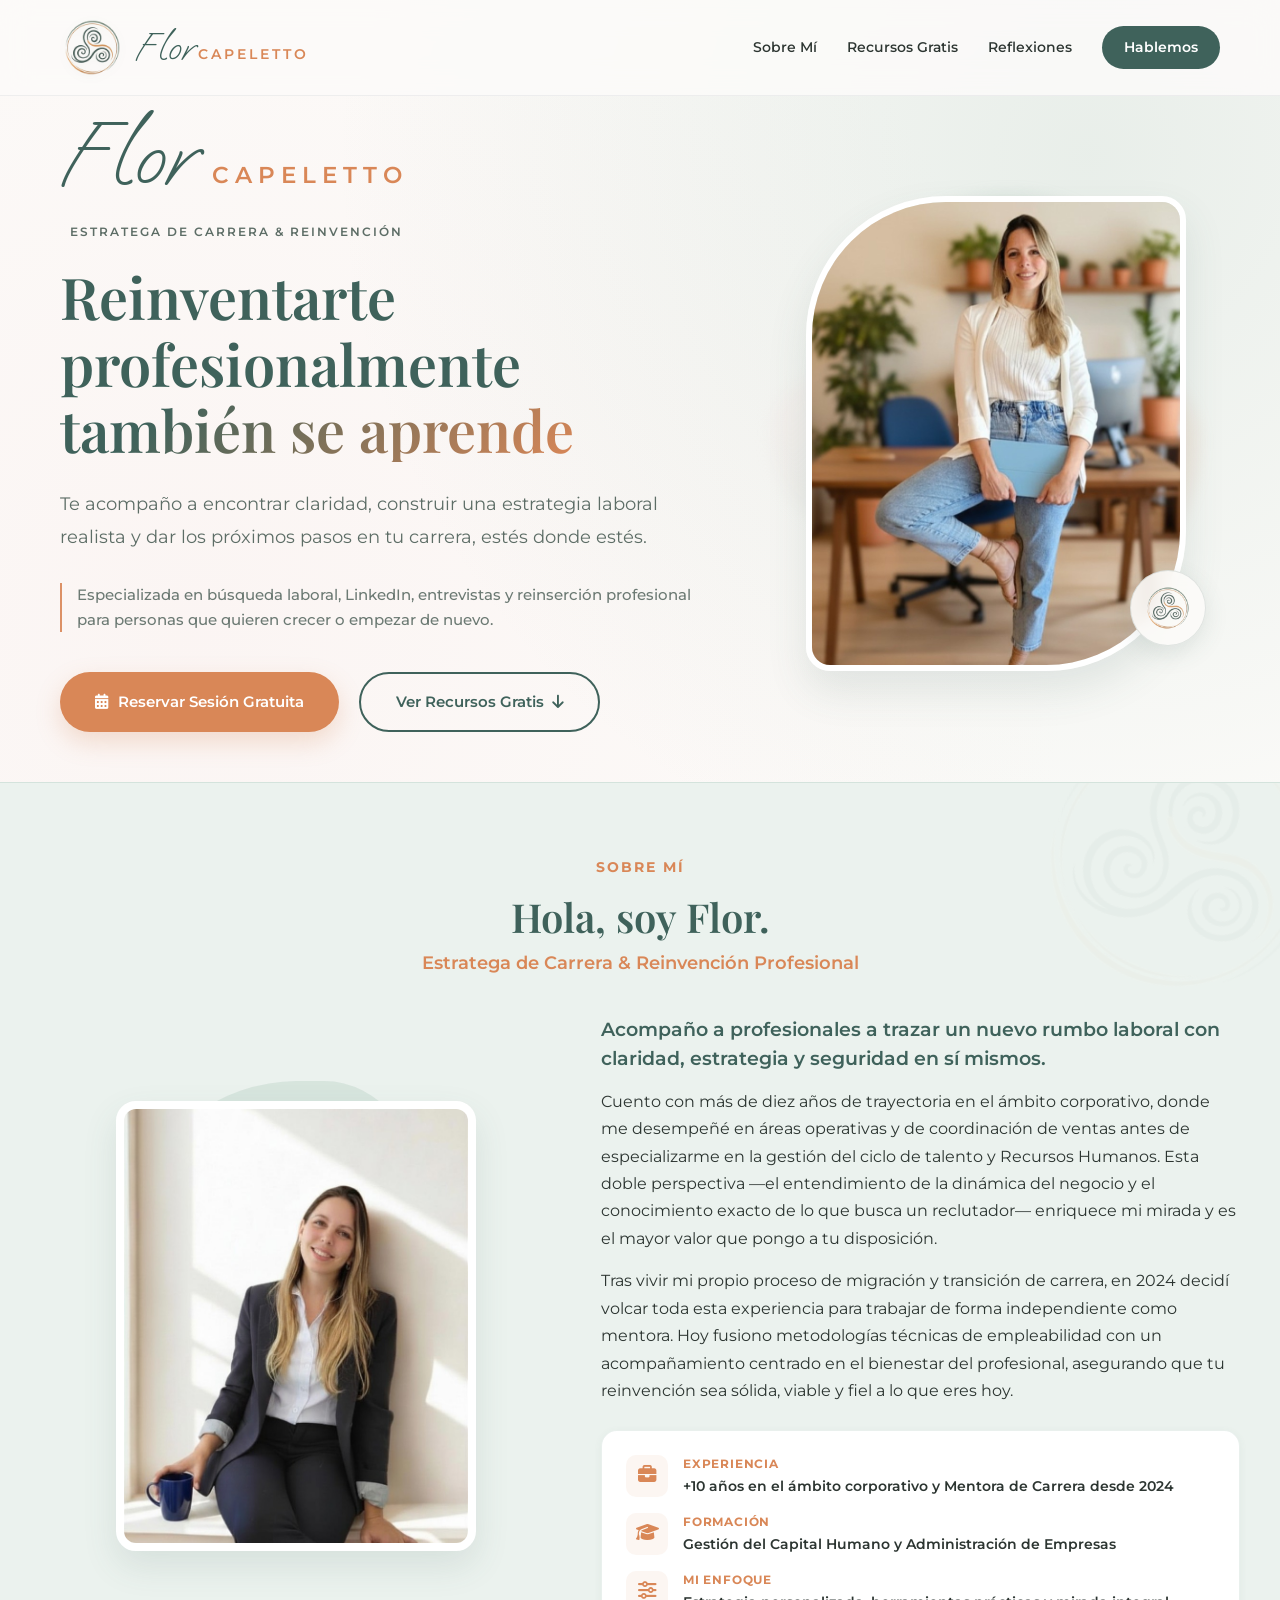
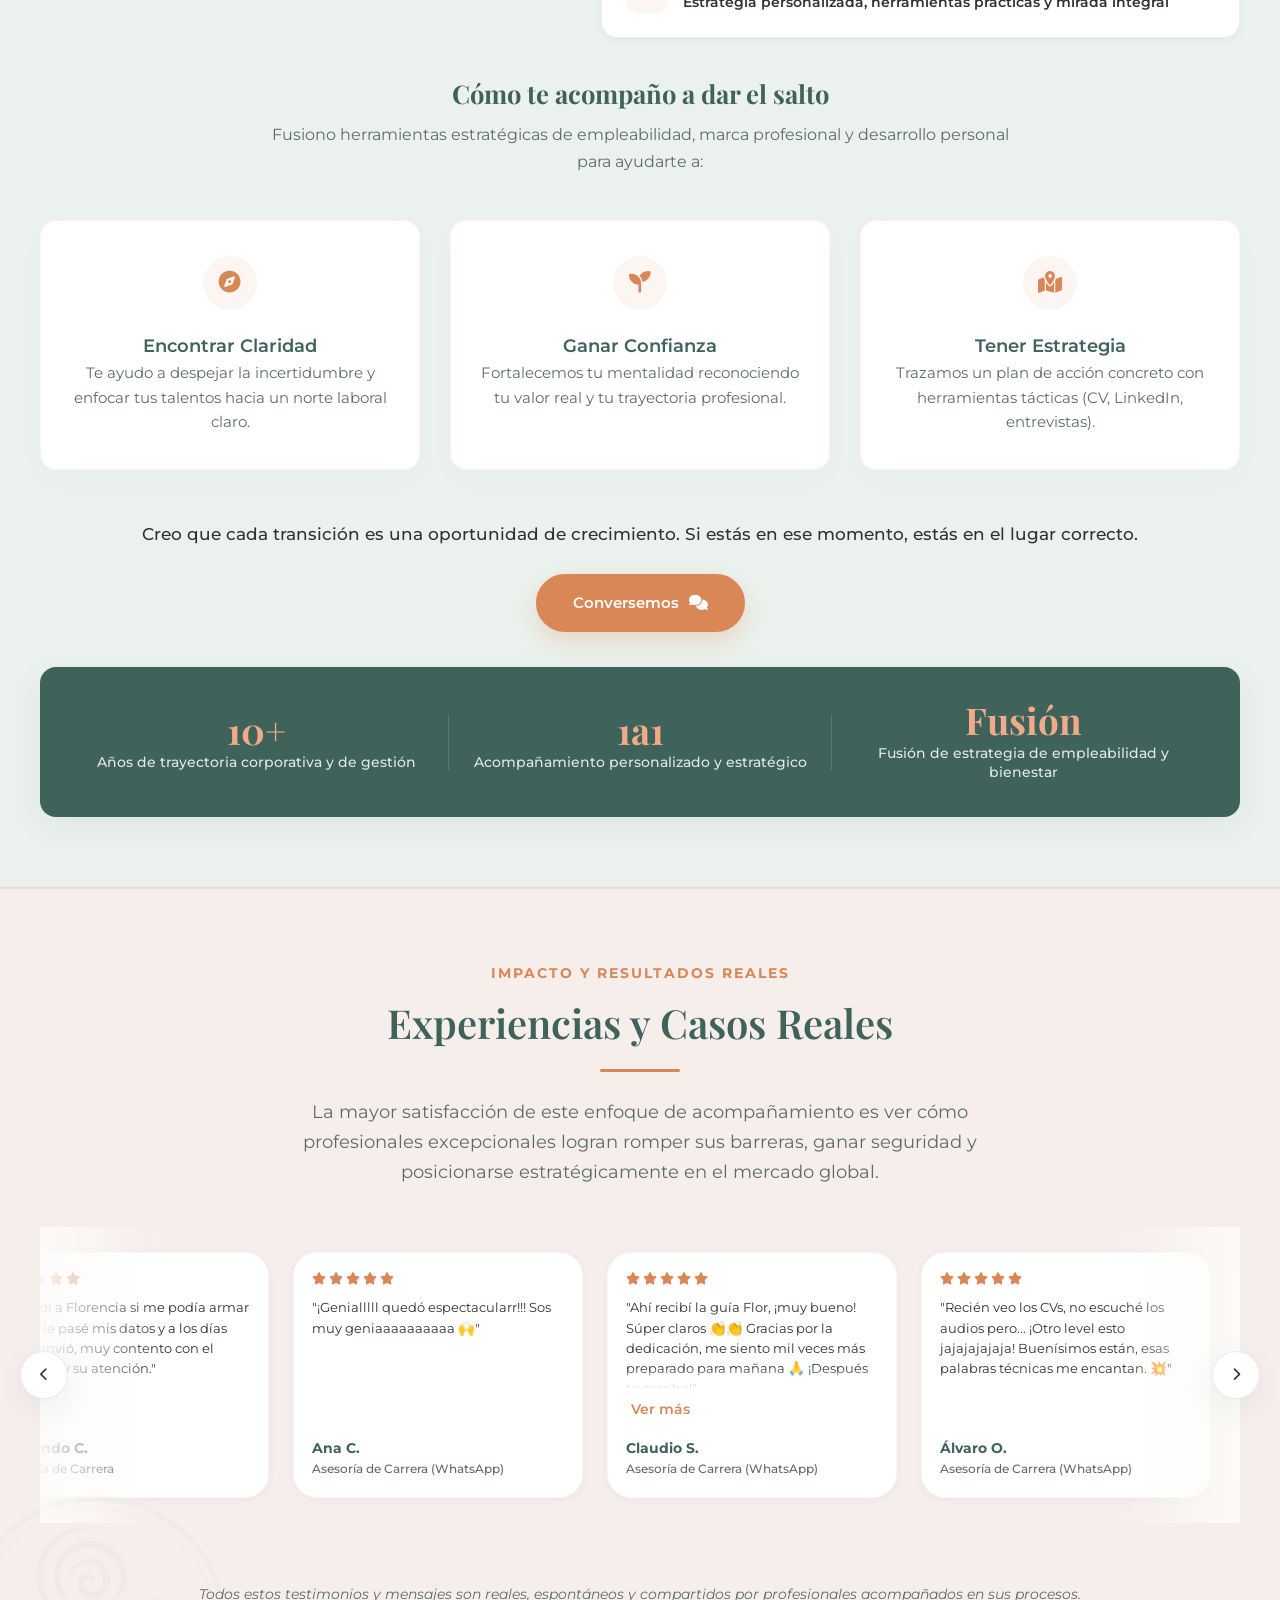
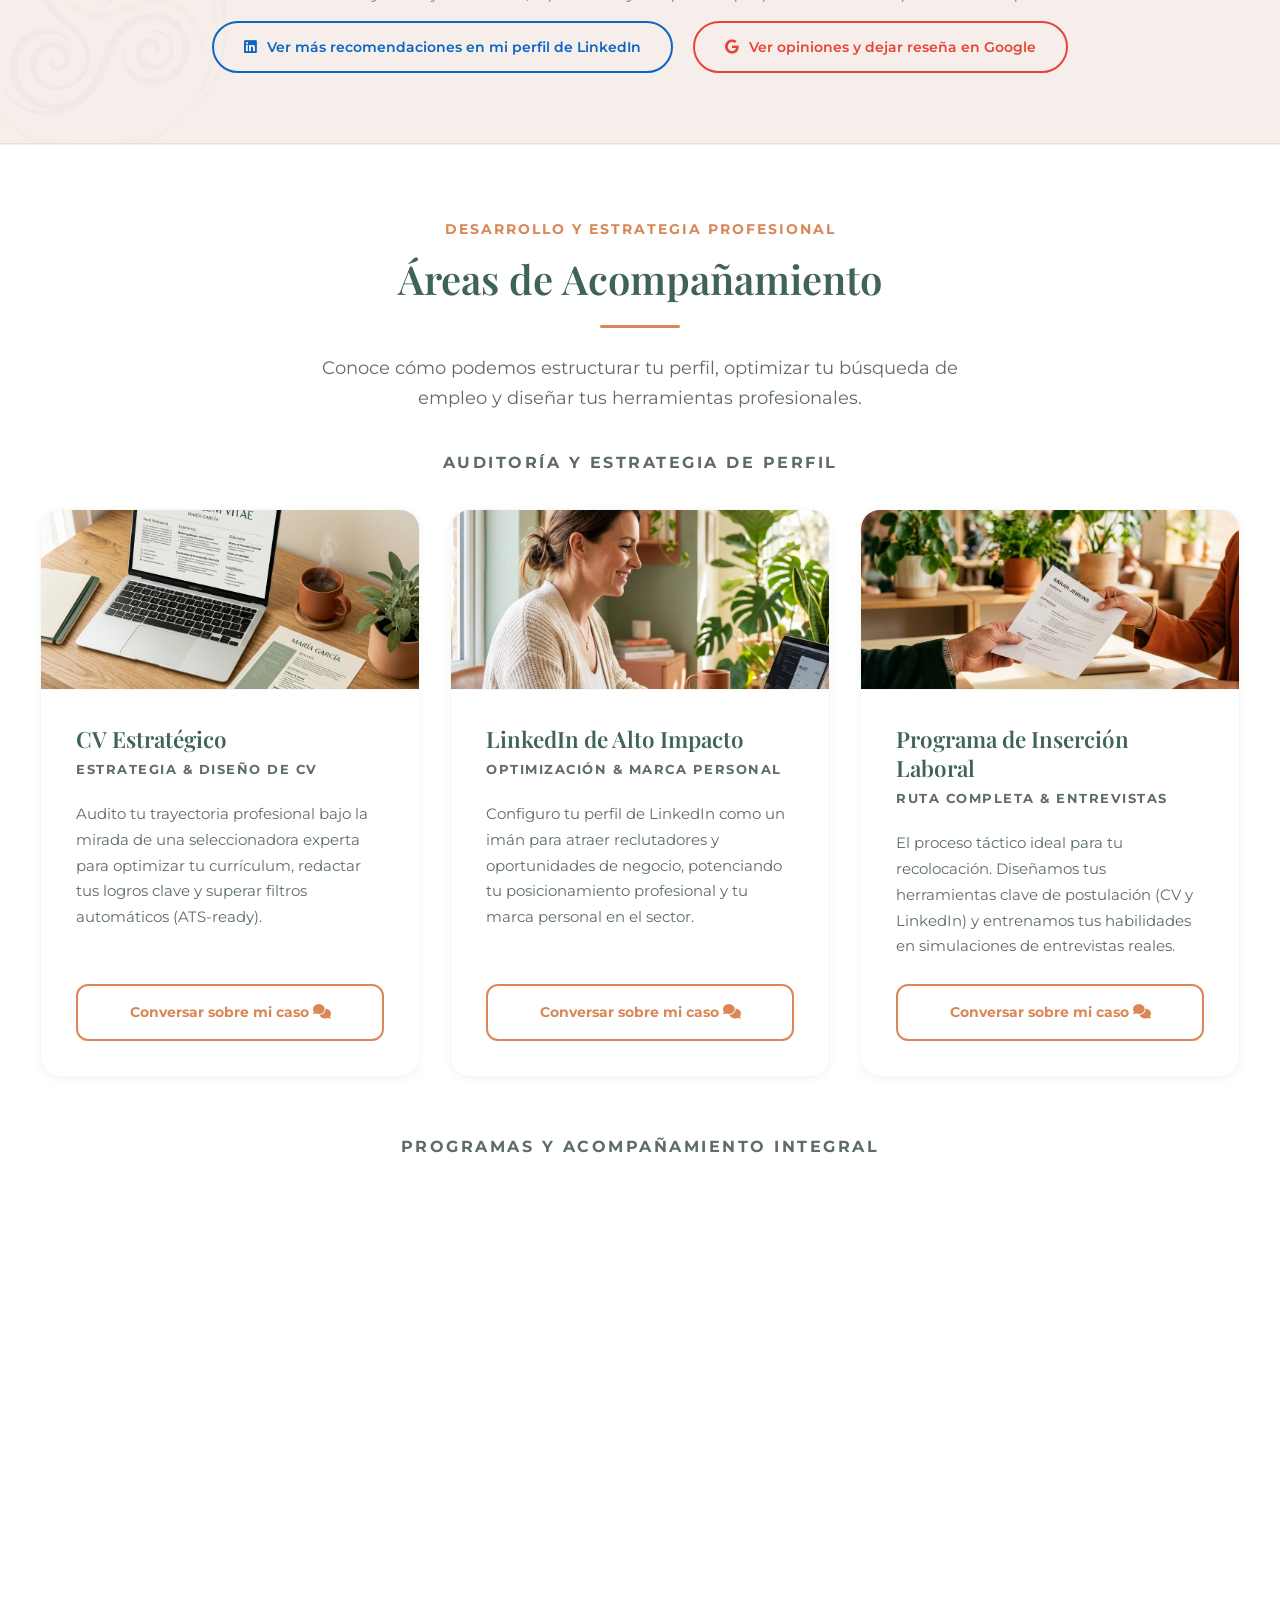
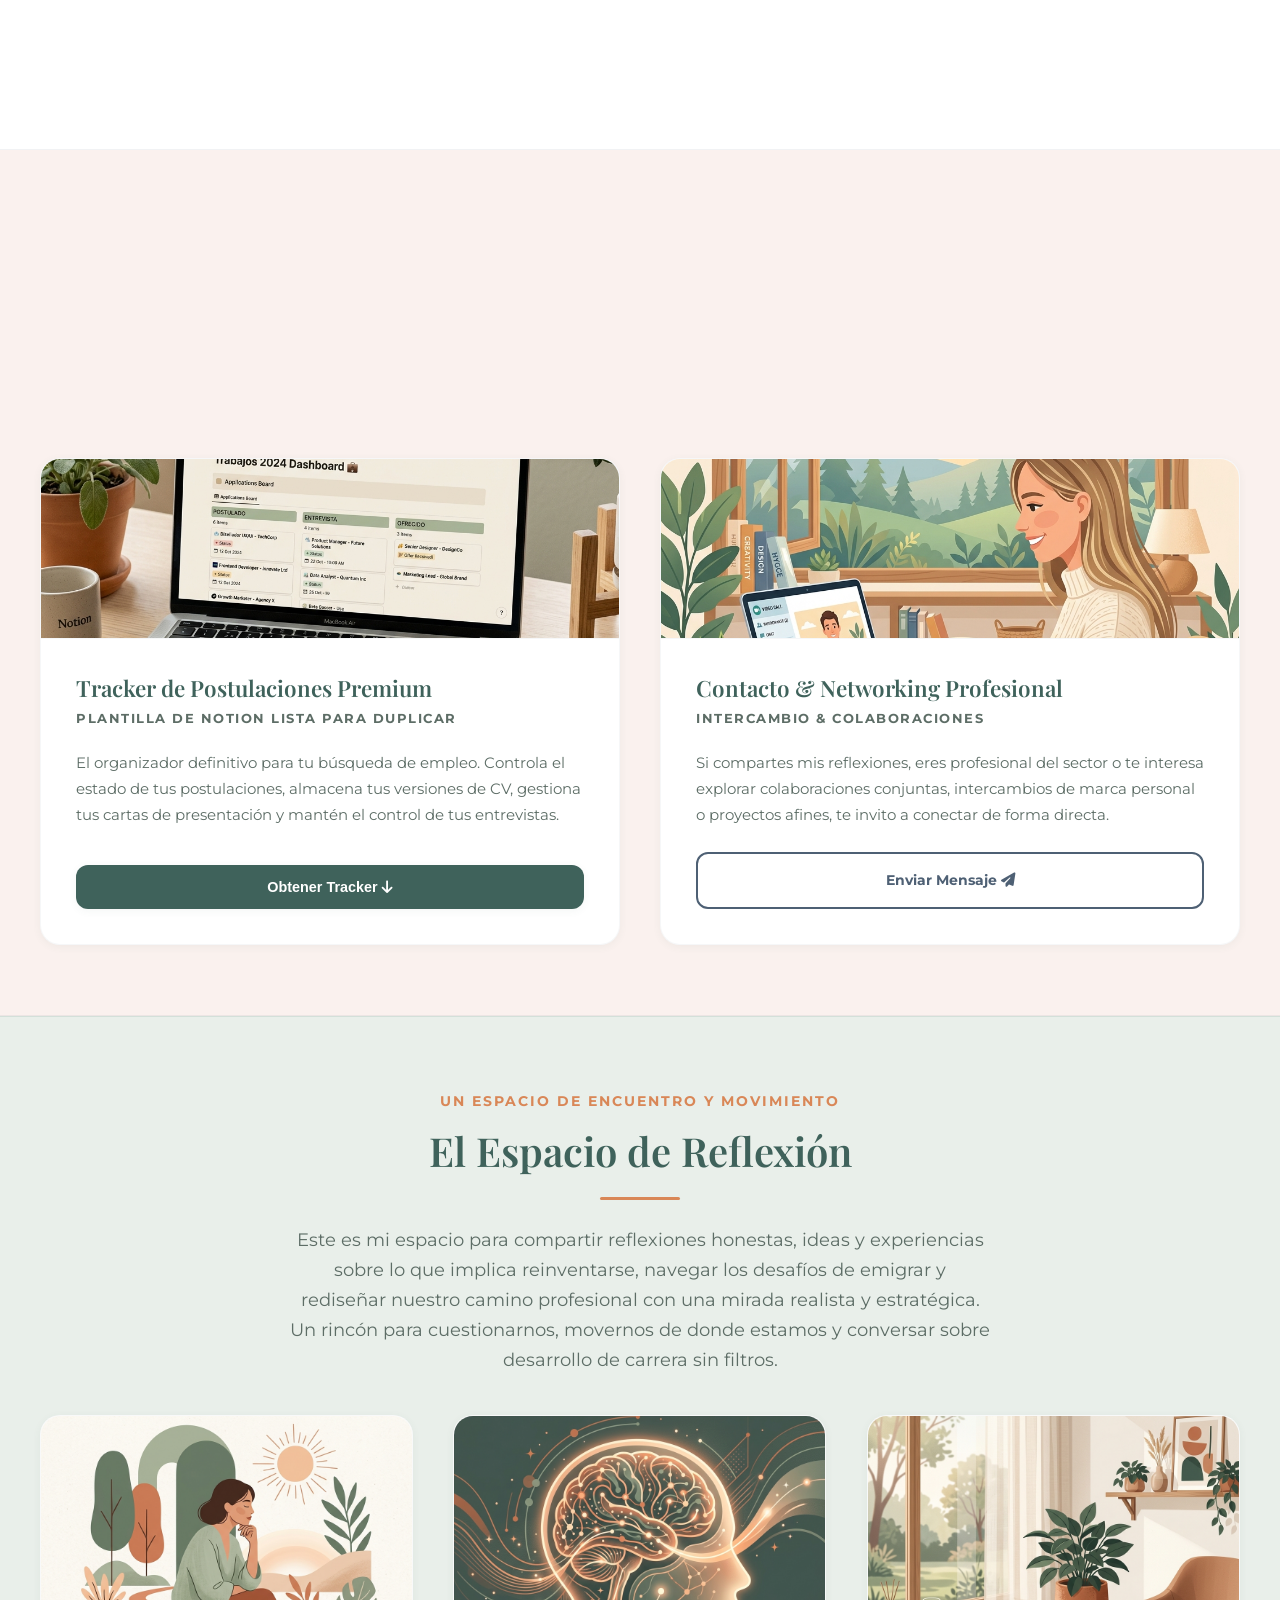
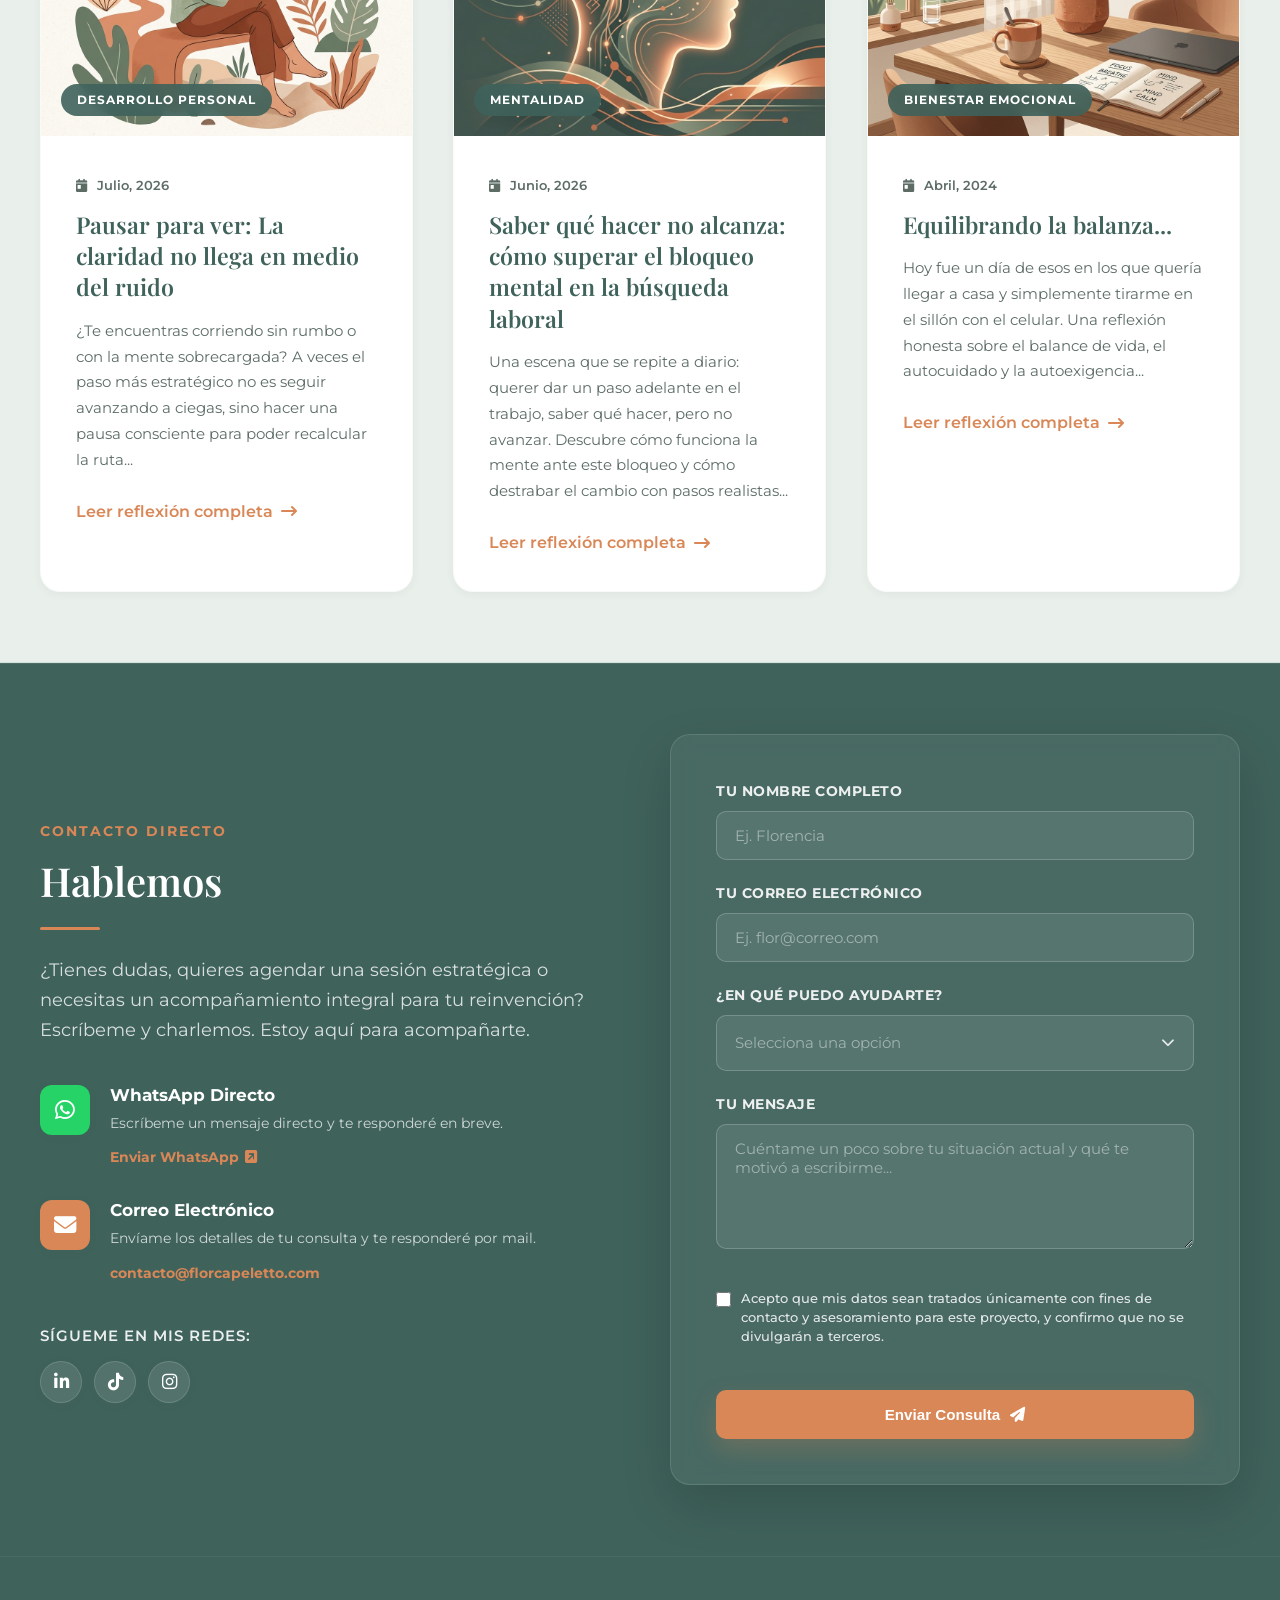
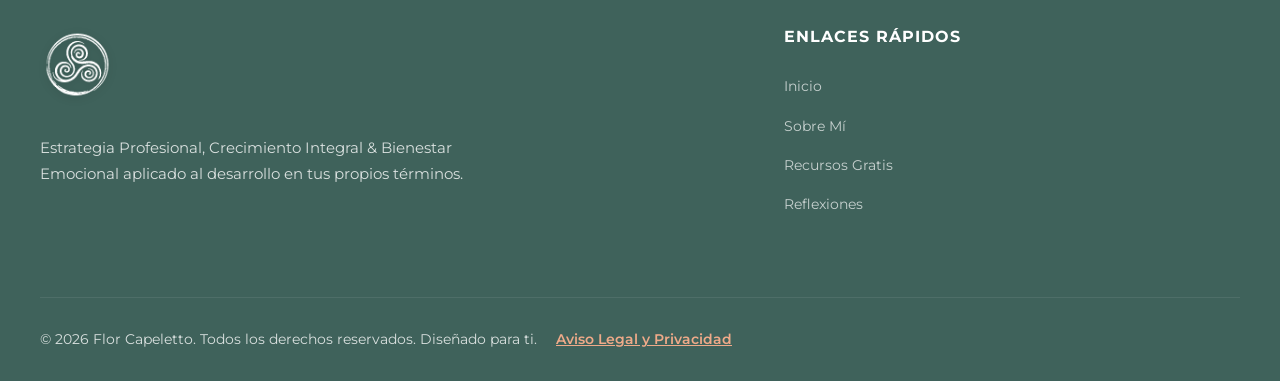
==== commit 58ce11e7: "Update index.html" ====
--- a/index.html
+++ b/index.html
@@ -1069,7 +1069,7 @@
     <!-- Supabase JS Client Library -->
     <script src="https://cdn.jsdelivr.net/npm/@supabase/supabase-js@2"></script>
     <!-- Custom JS -->
-    <script src="app.js"></script>
+    <script src="app.js?v=1.0.2"></script>
 </body>
 </html>
 
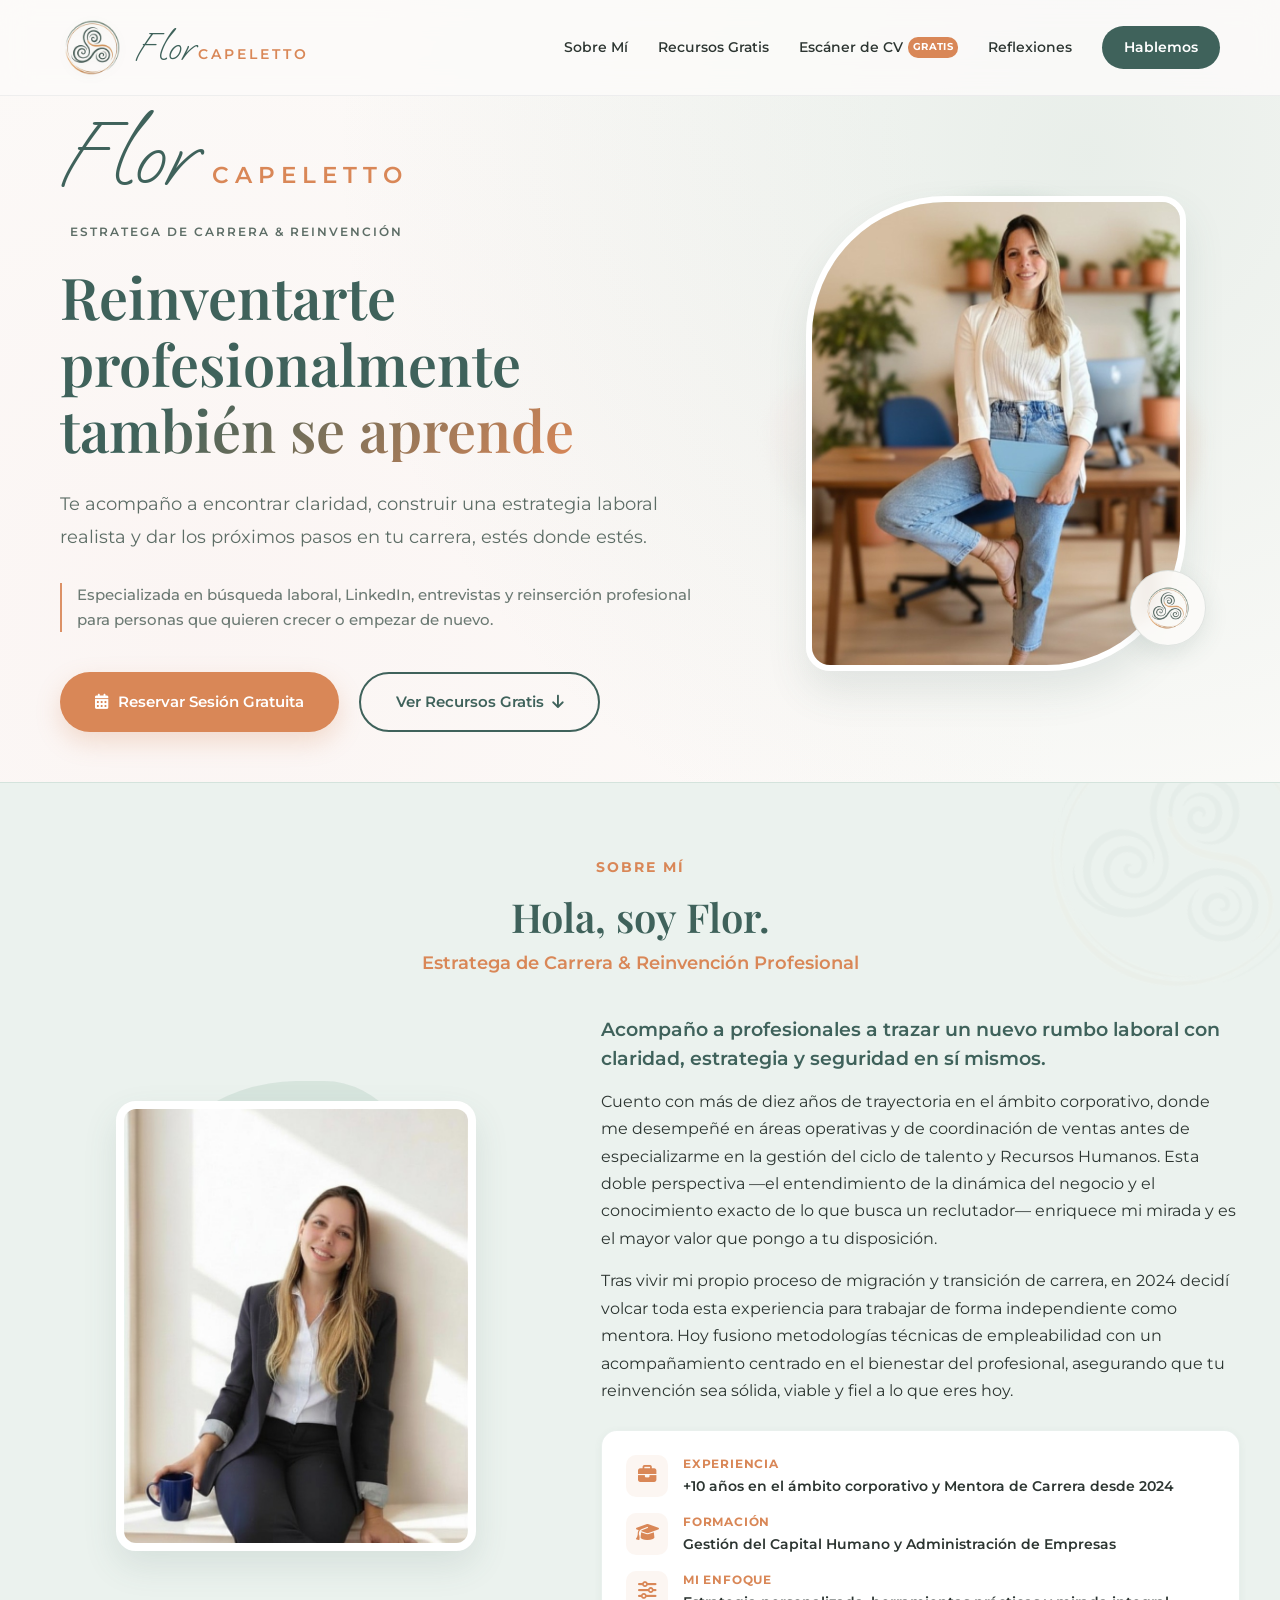
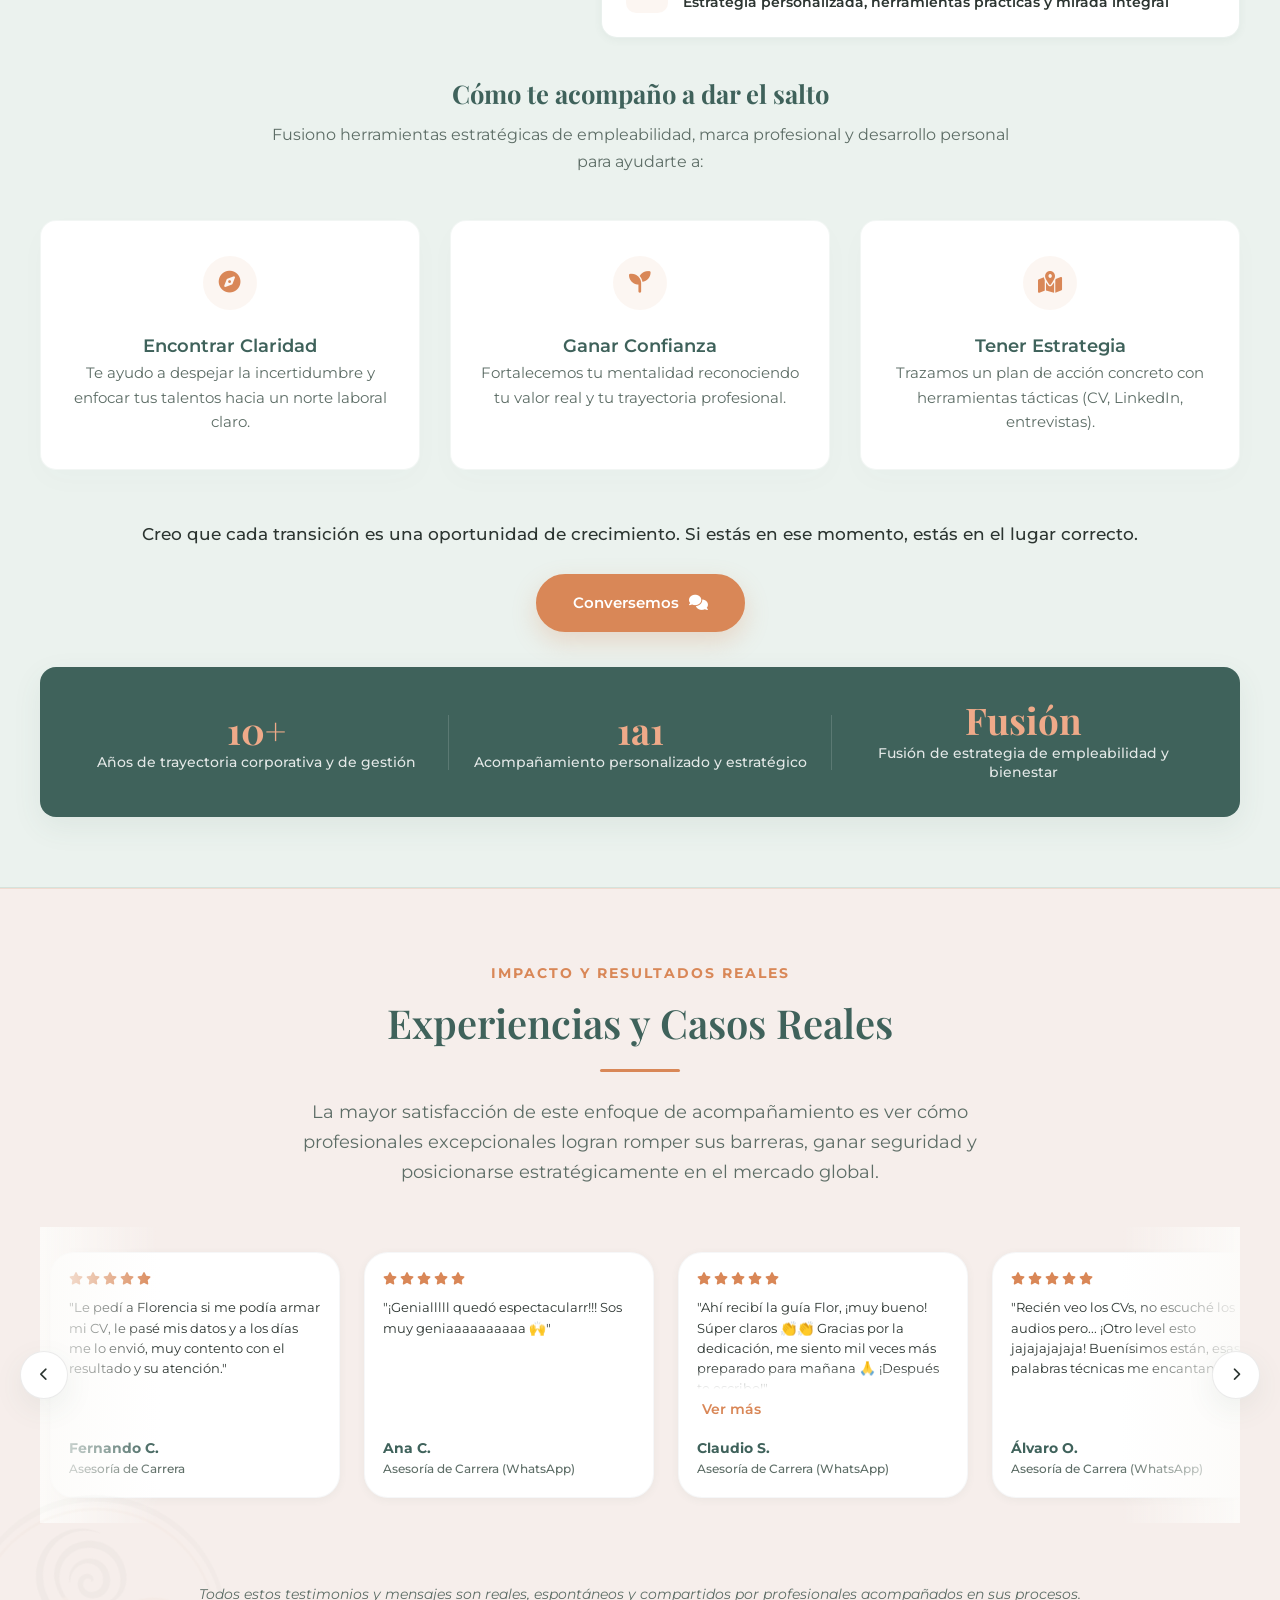
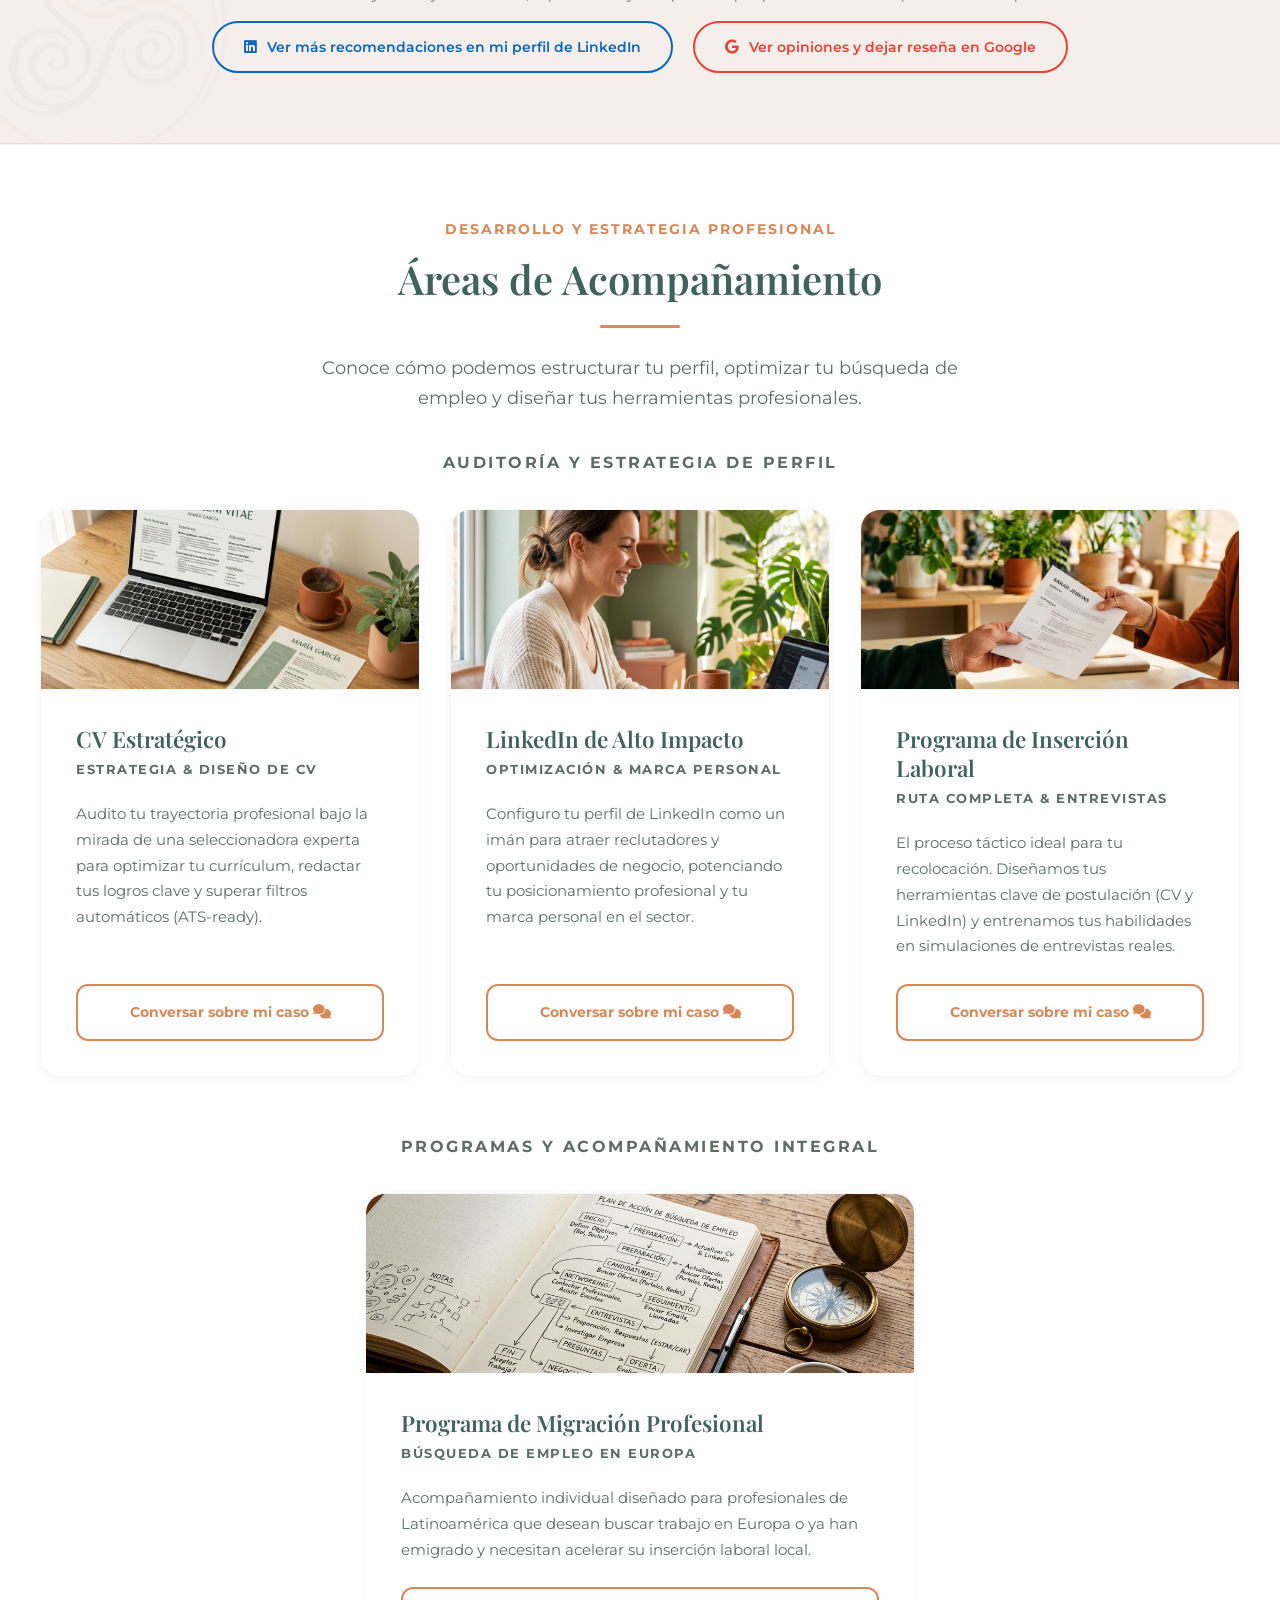
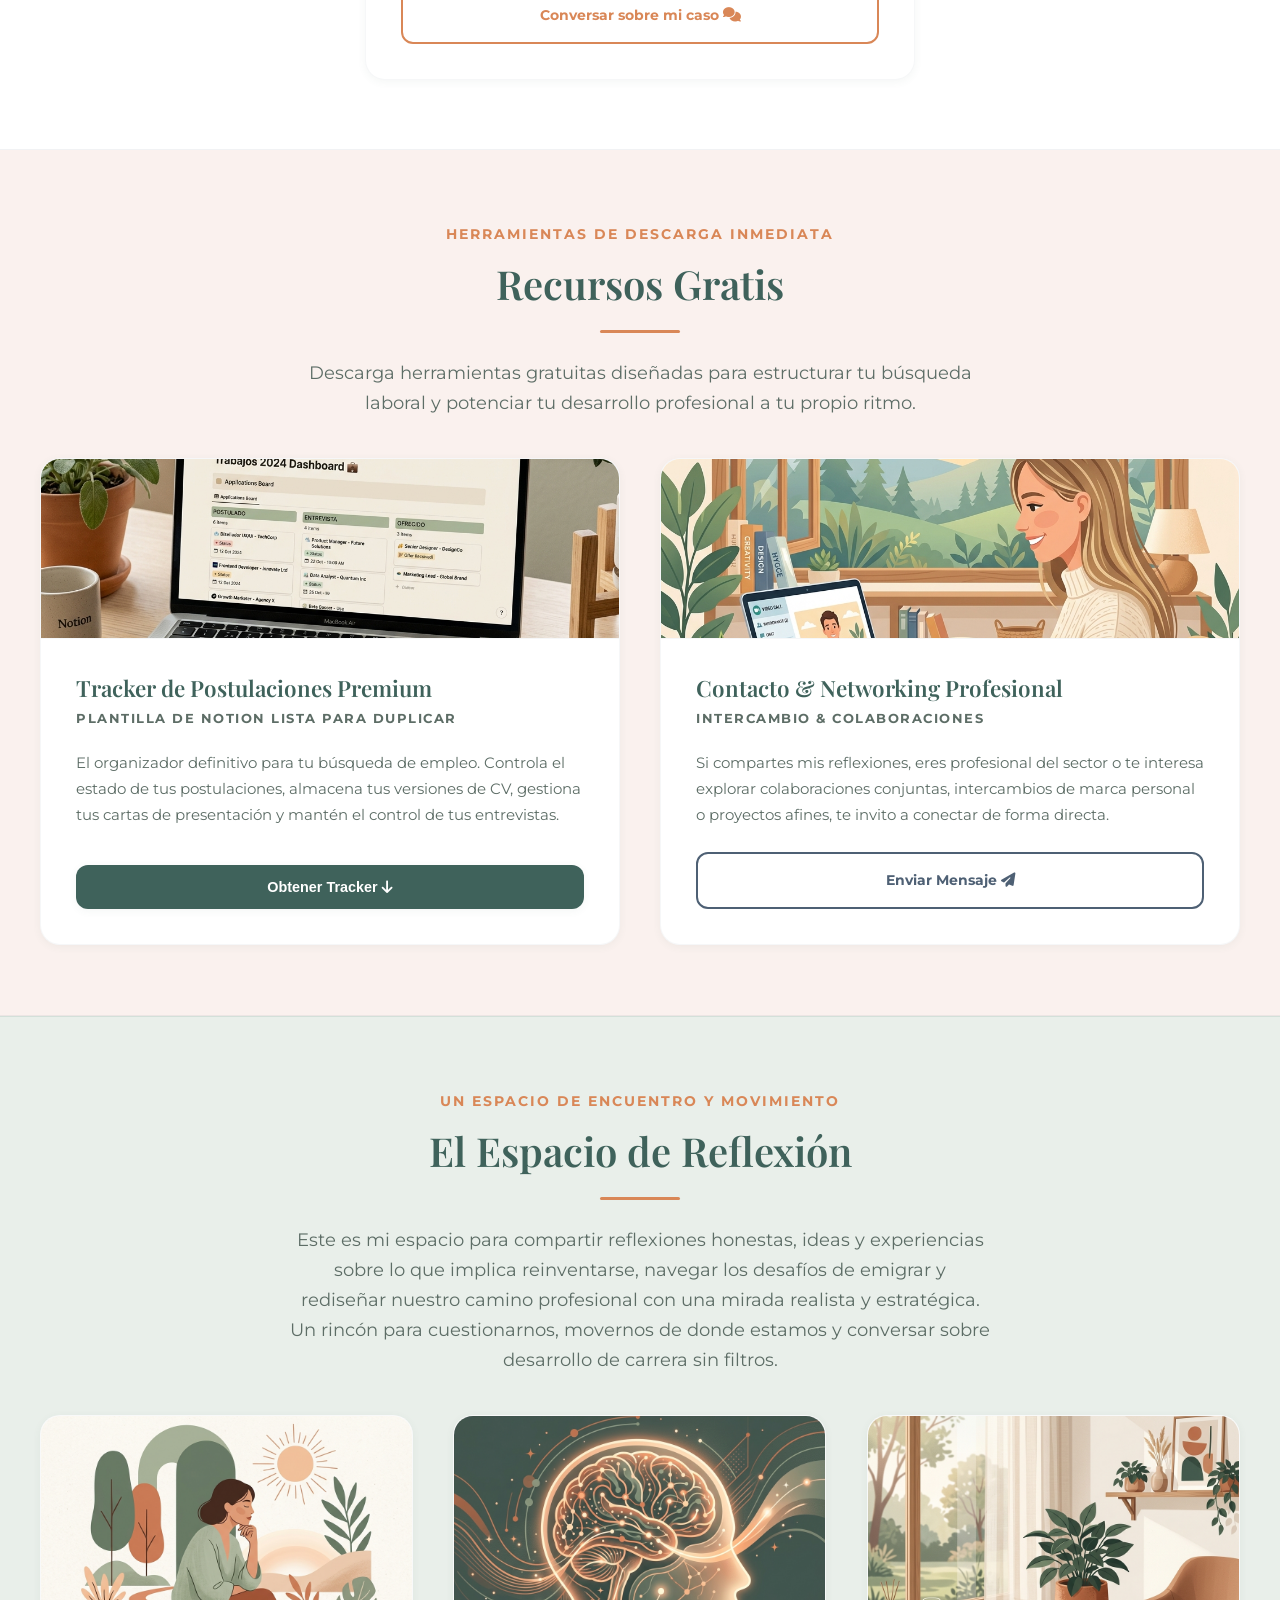
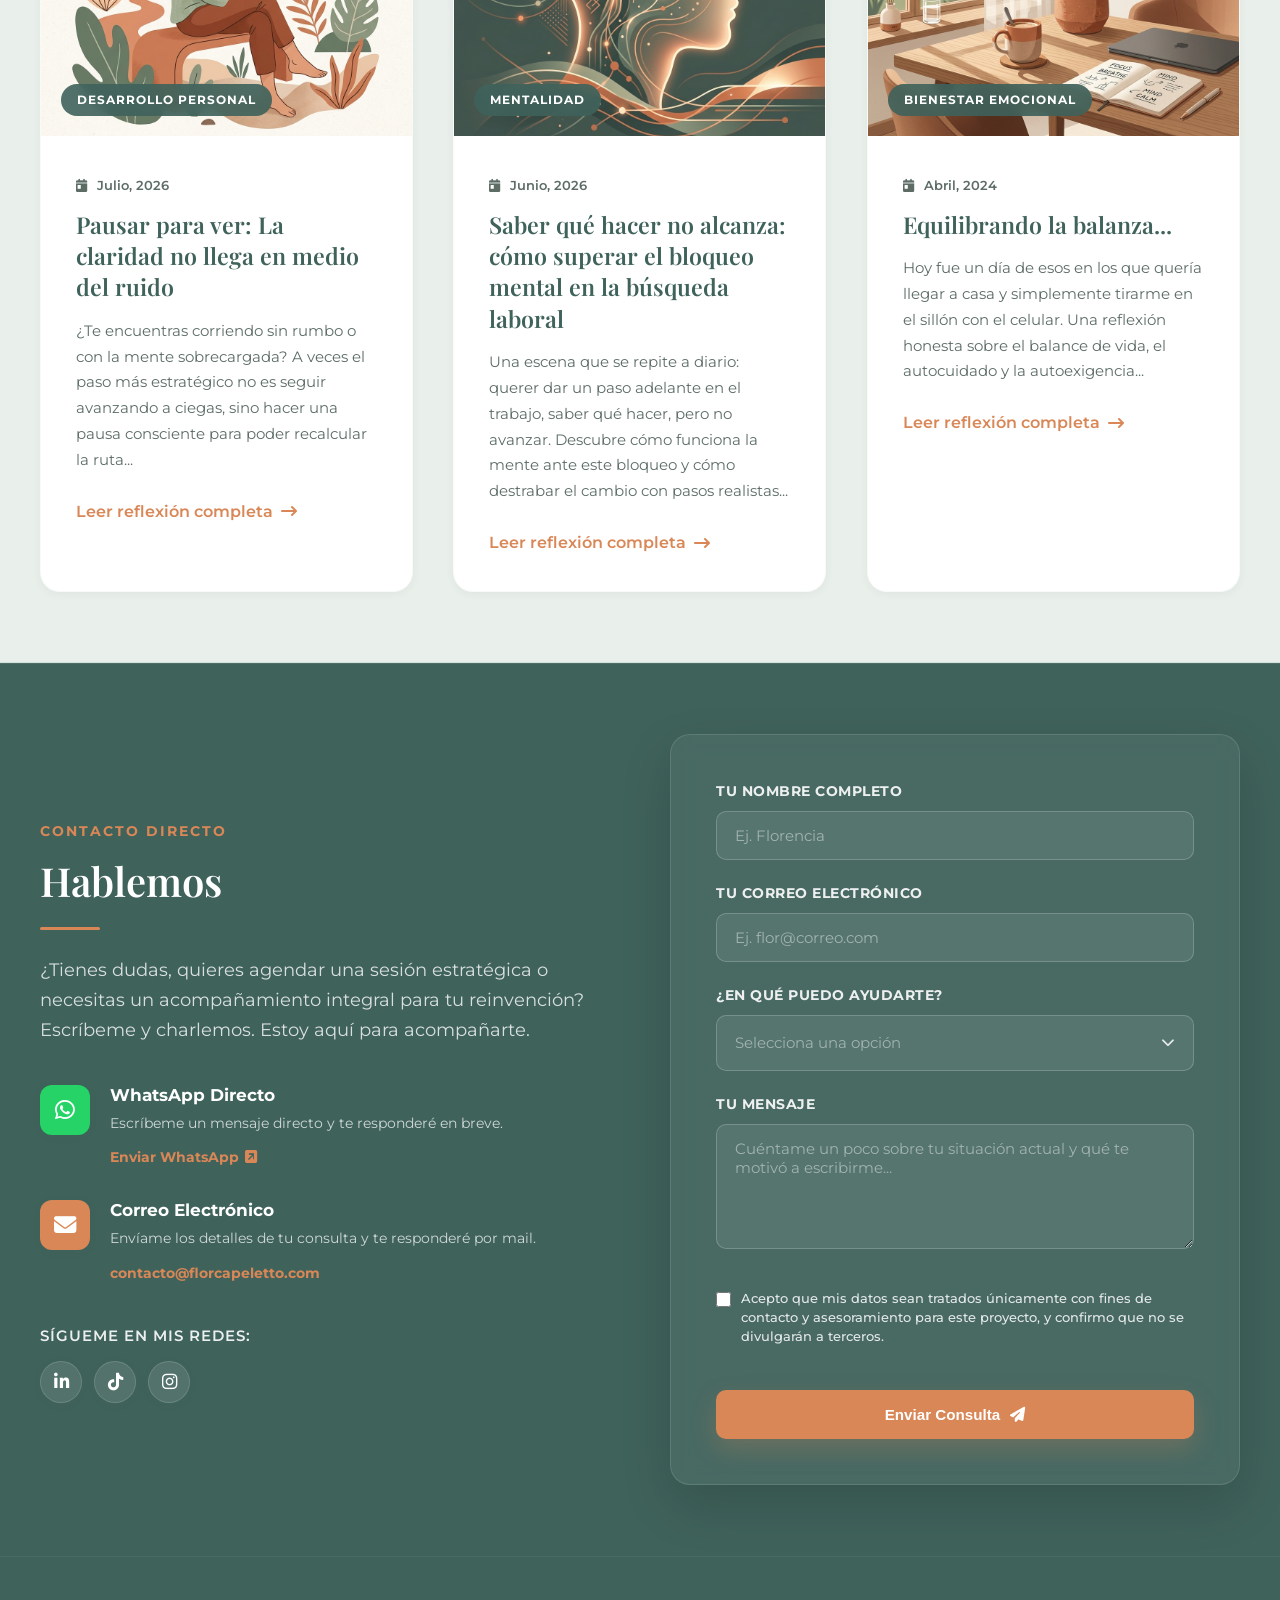
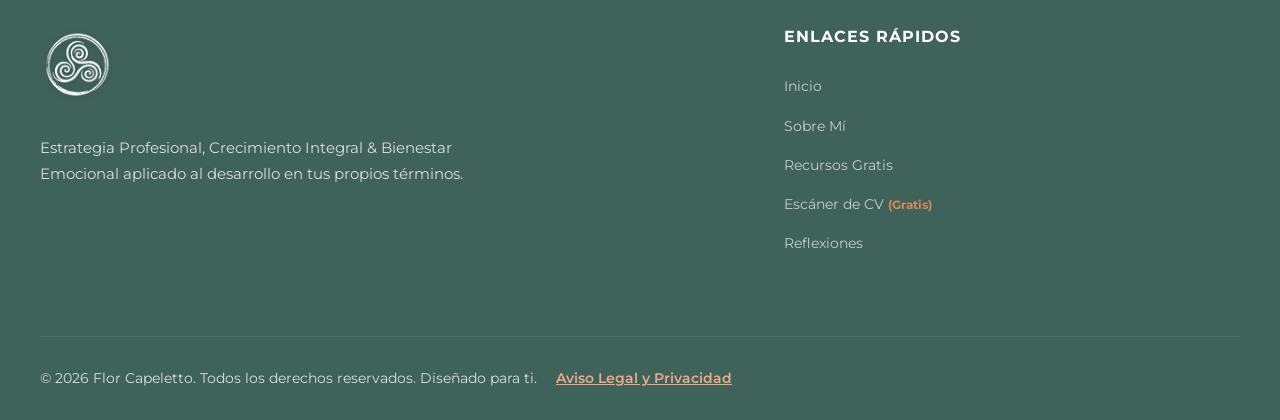
==== commit 7c1f0761: "saque calendario" ====
--- a/index.html
+++ b/index.html
@@ -56,9 +56,7 @@
             <nav class="nav-menu" id="nav-menu">
                 <a href="#sobre-mi" class="nav-item">Sobre Mí</a>
                 <a href="#recursos-gratis" class="nav-item">Recursos Gratis</a>
-                <!-- OCULTO TEMPORALMENTE: Escáner de CV
                 <a href="escaner-cv.html" class="nav-item" style="position: relative; display: inline-flex; align-items: center;">Escáner de CV <span class="nav-badge" style="background-color: var(--accent); color: var(--white); font-size: 0.6rem; font-weight: 700; text-transform: uppercase; padding: 2px 5px; border-radius: 10px; margin-left: 5px; letter-spacing: 0.3px;">Gratis</span></a>
-                -->
                 <a href="#blog" class="nav-item">Reflexiones</a>
                 <a href="#contacto" class="nav-btn">Hablemos</a>
             </nav>
@@ -834,9 +832,7 @@
                     <li><a href="#sobre-mi">Sobre Mí</a></li>
 
                     <li><a href="#recursos-gratis">Recursos Gratis</a></li>
-                    <!-- OCULTO TEMPORALMENTE: Escáner de CV
                     <li><a href="escaner-cv.html">Escáner de CV <span style="color: var(--accent); font-weight: 700; font-size: 0.75rem;">(Gratis)</span></a></li>
-                    -->
                     <li><a href="#blog">Reflexiones</a></li>
                 </ul>
             </div>
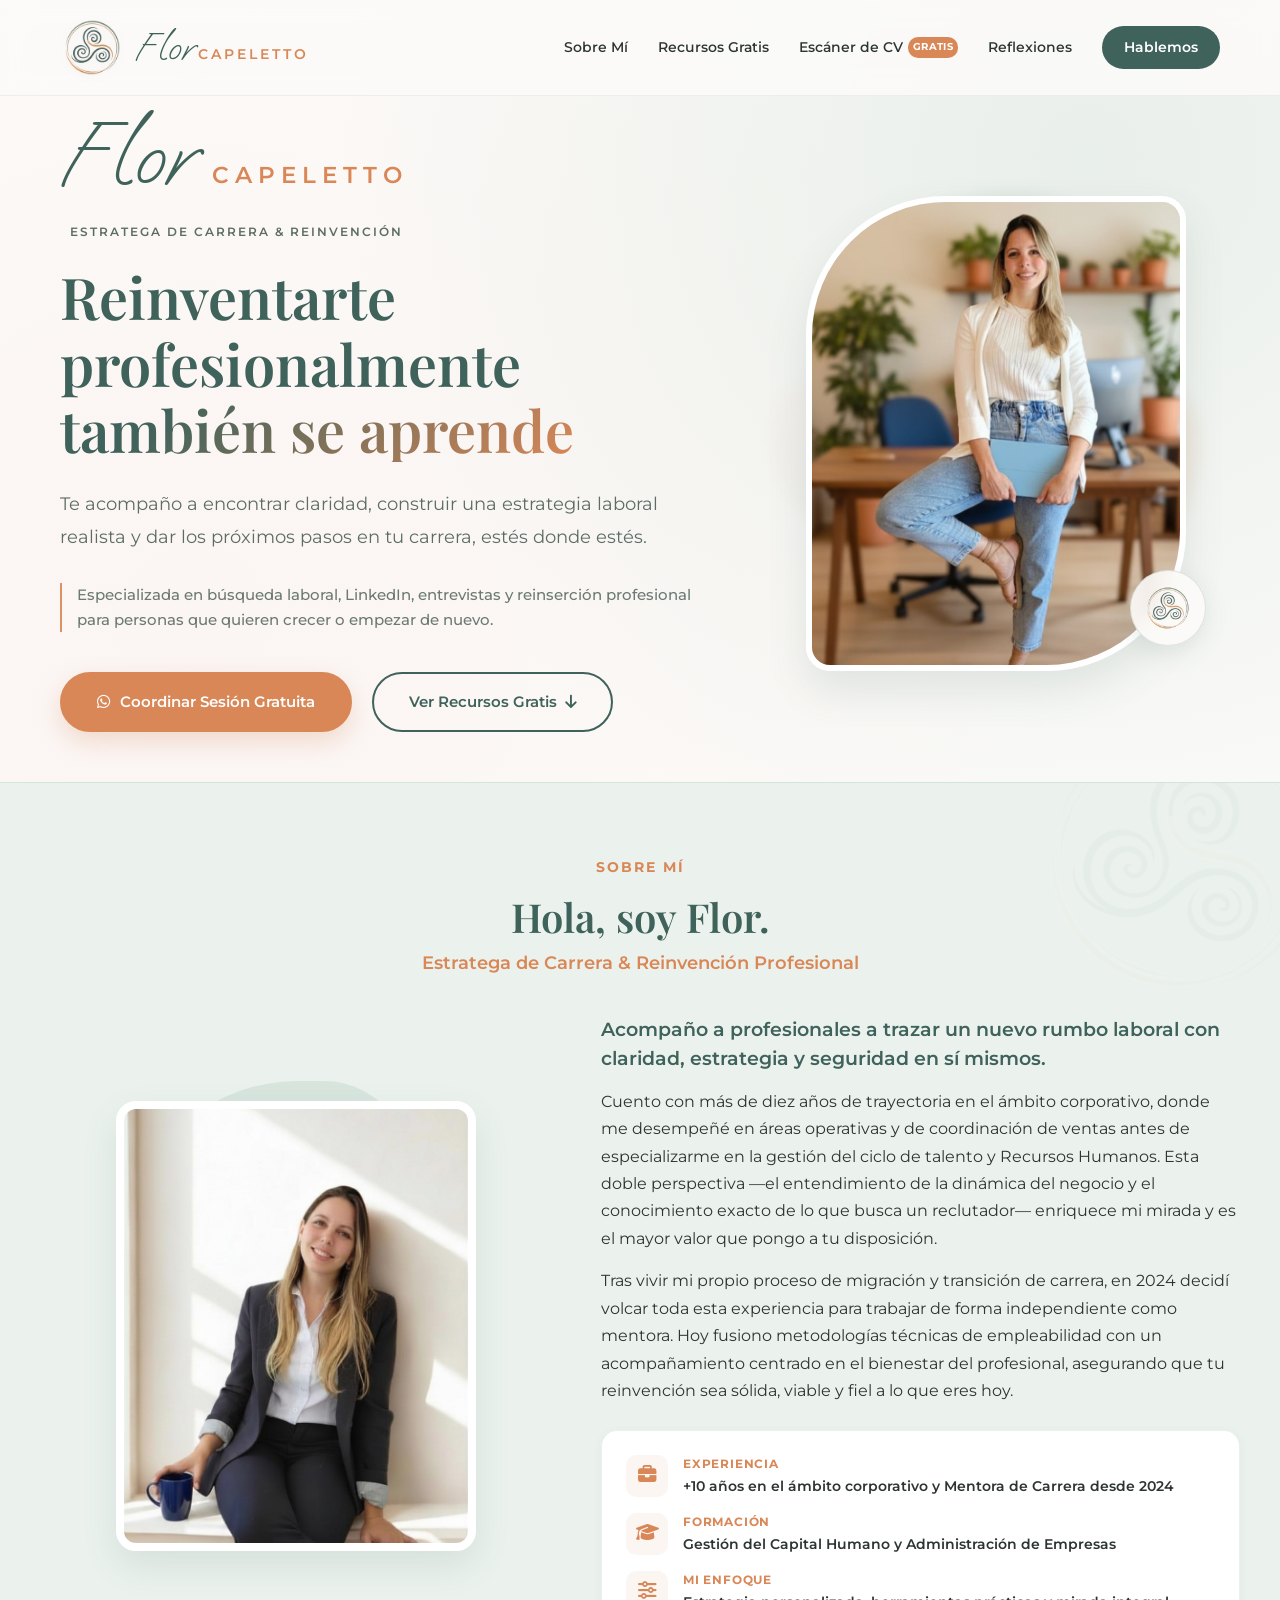
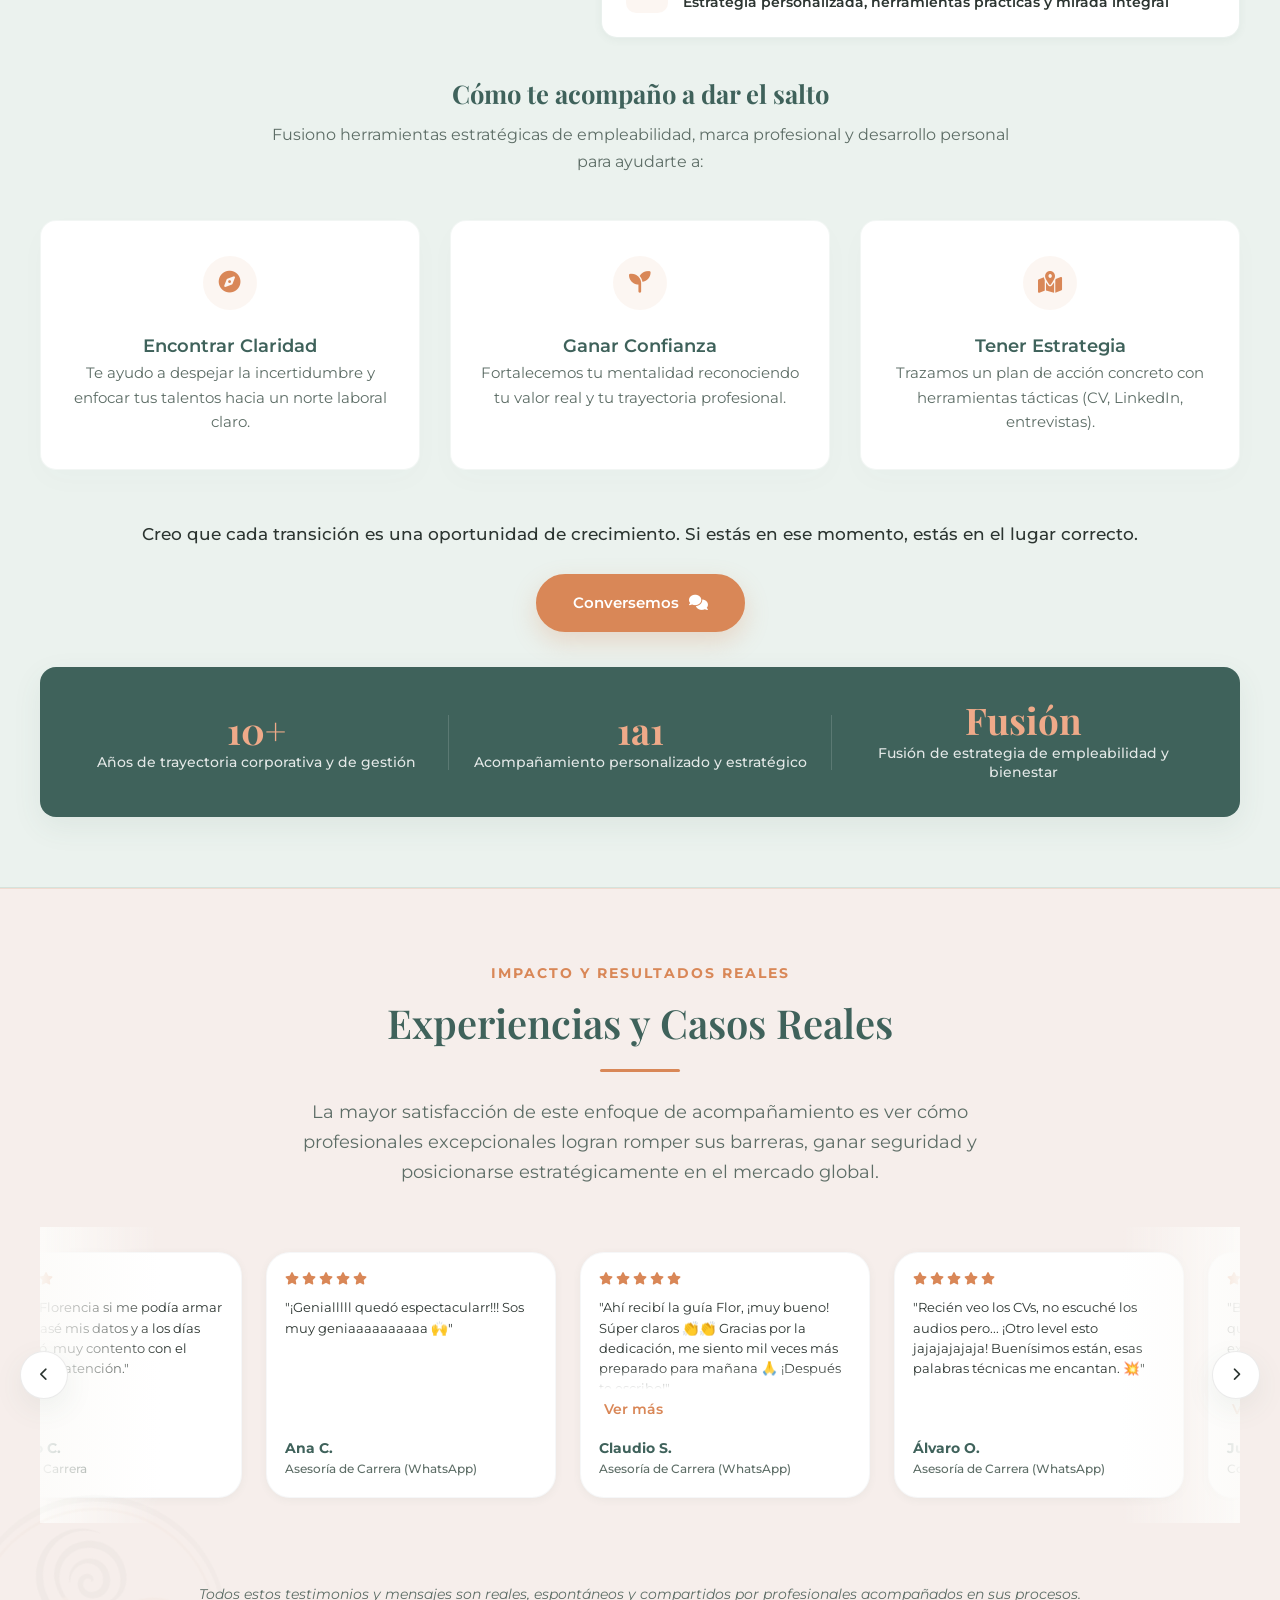
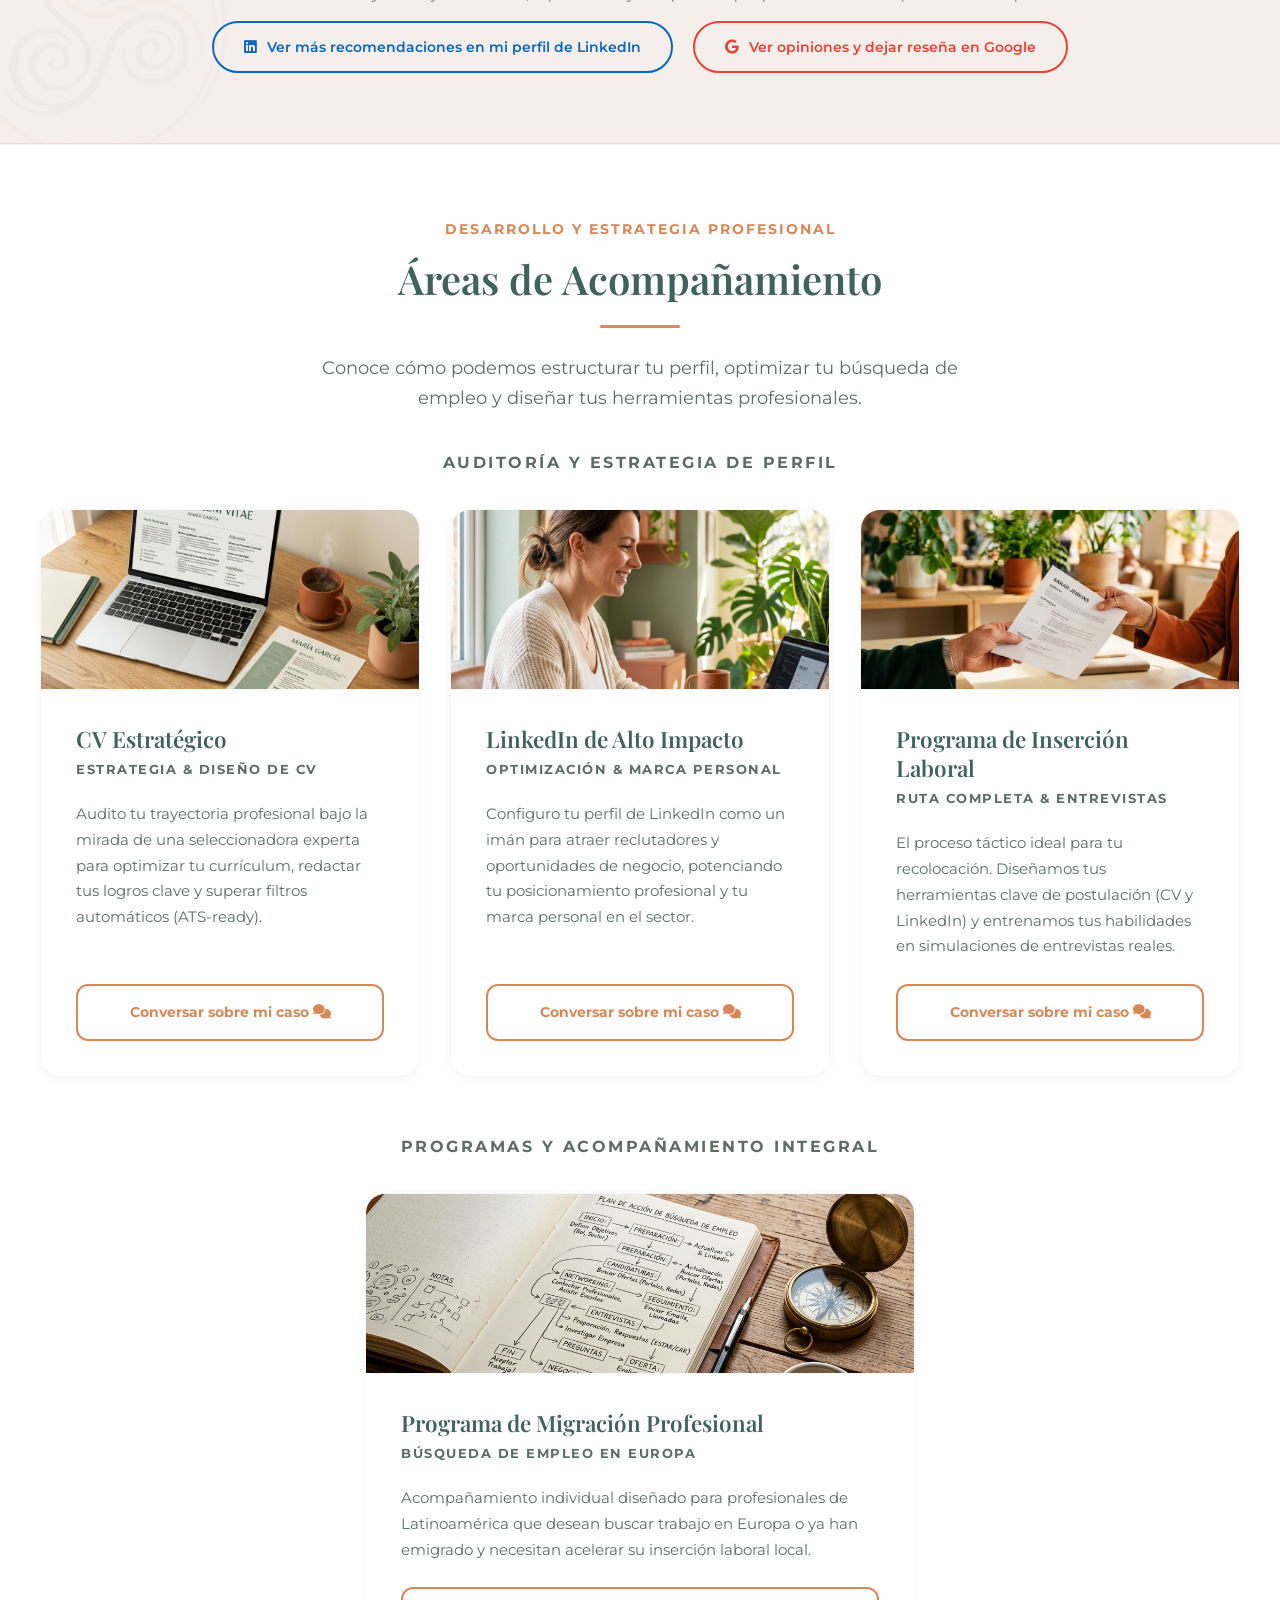
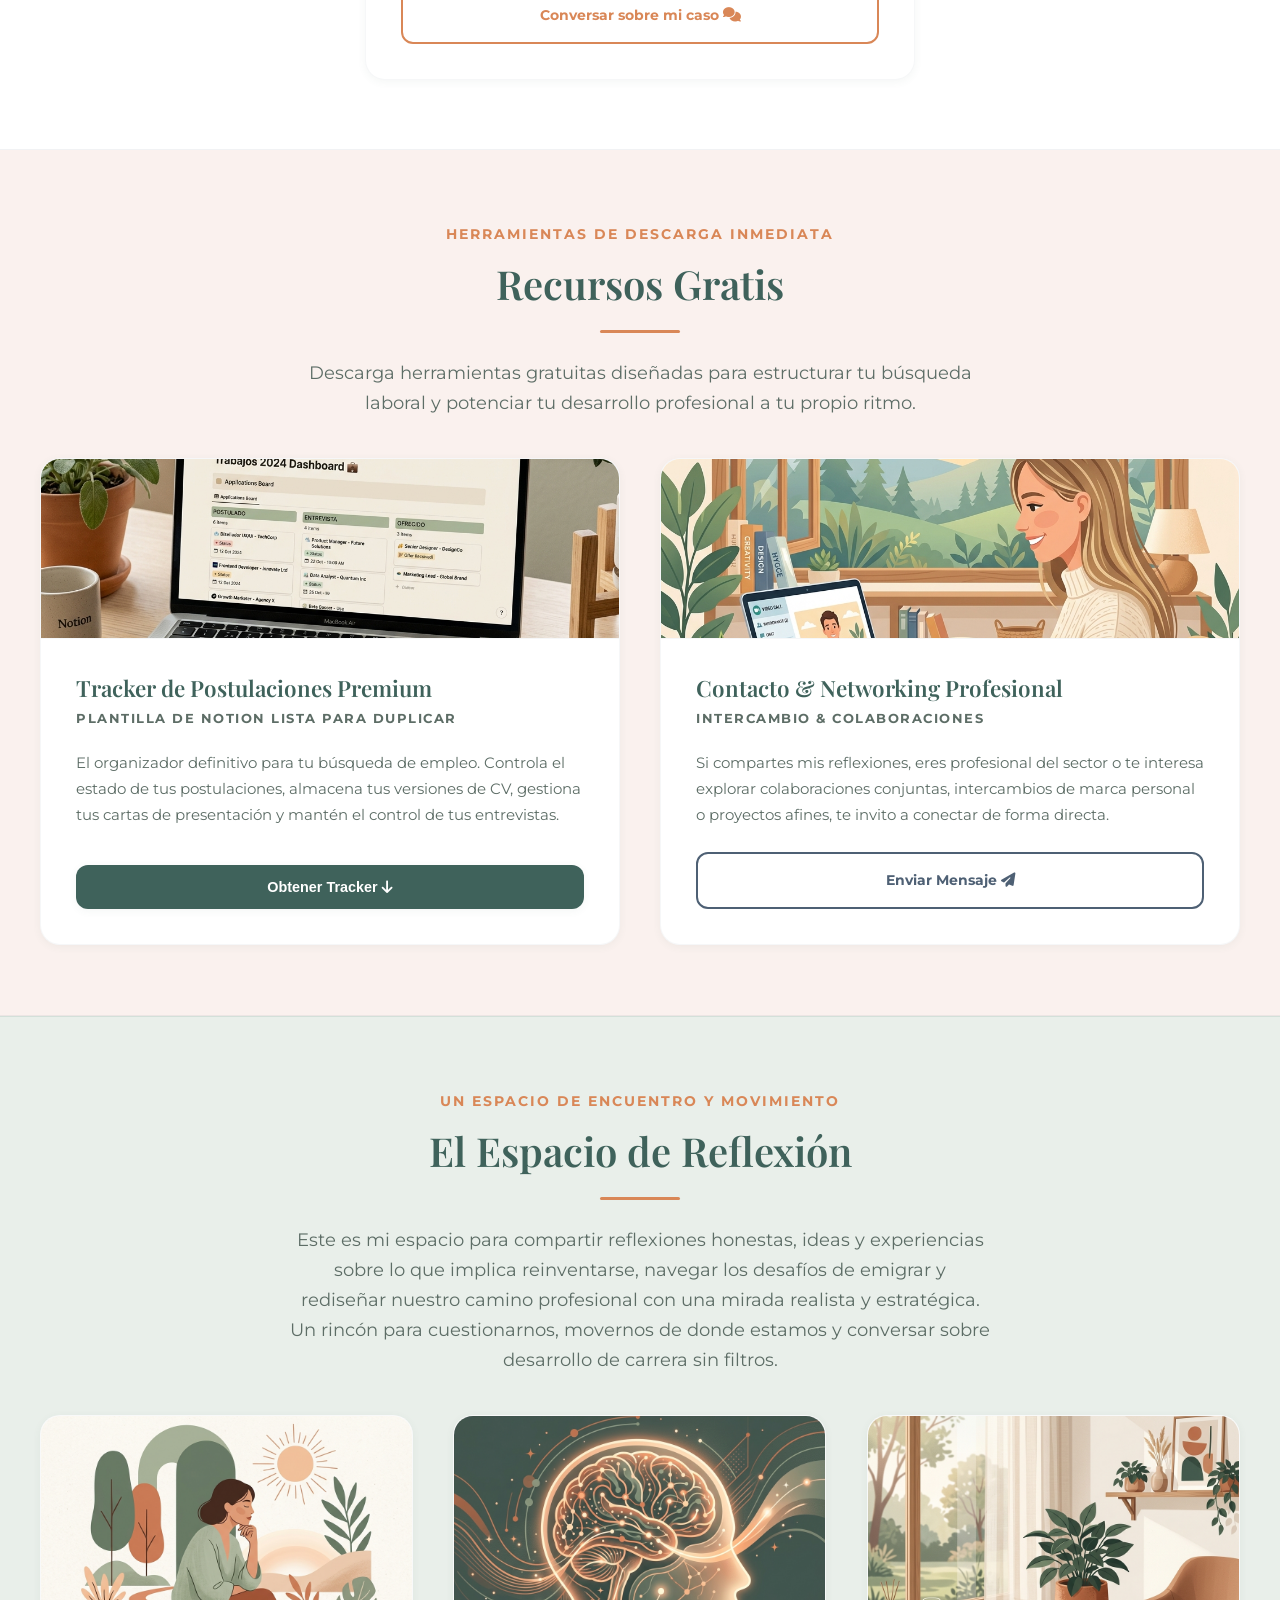
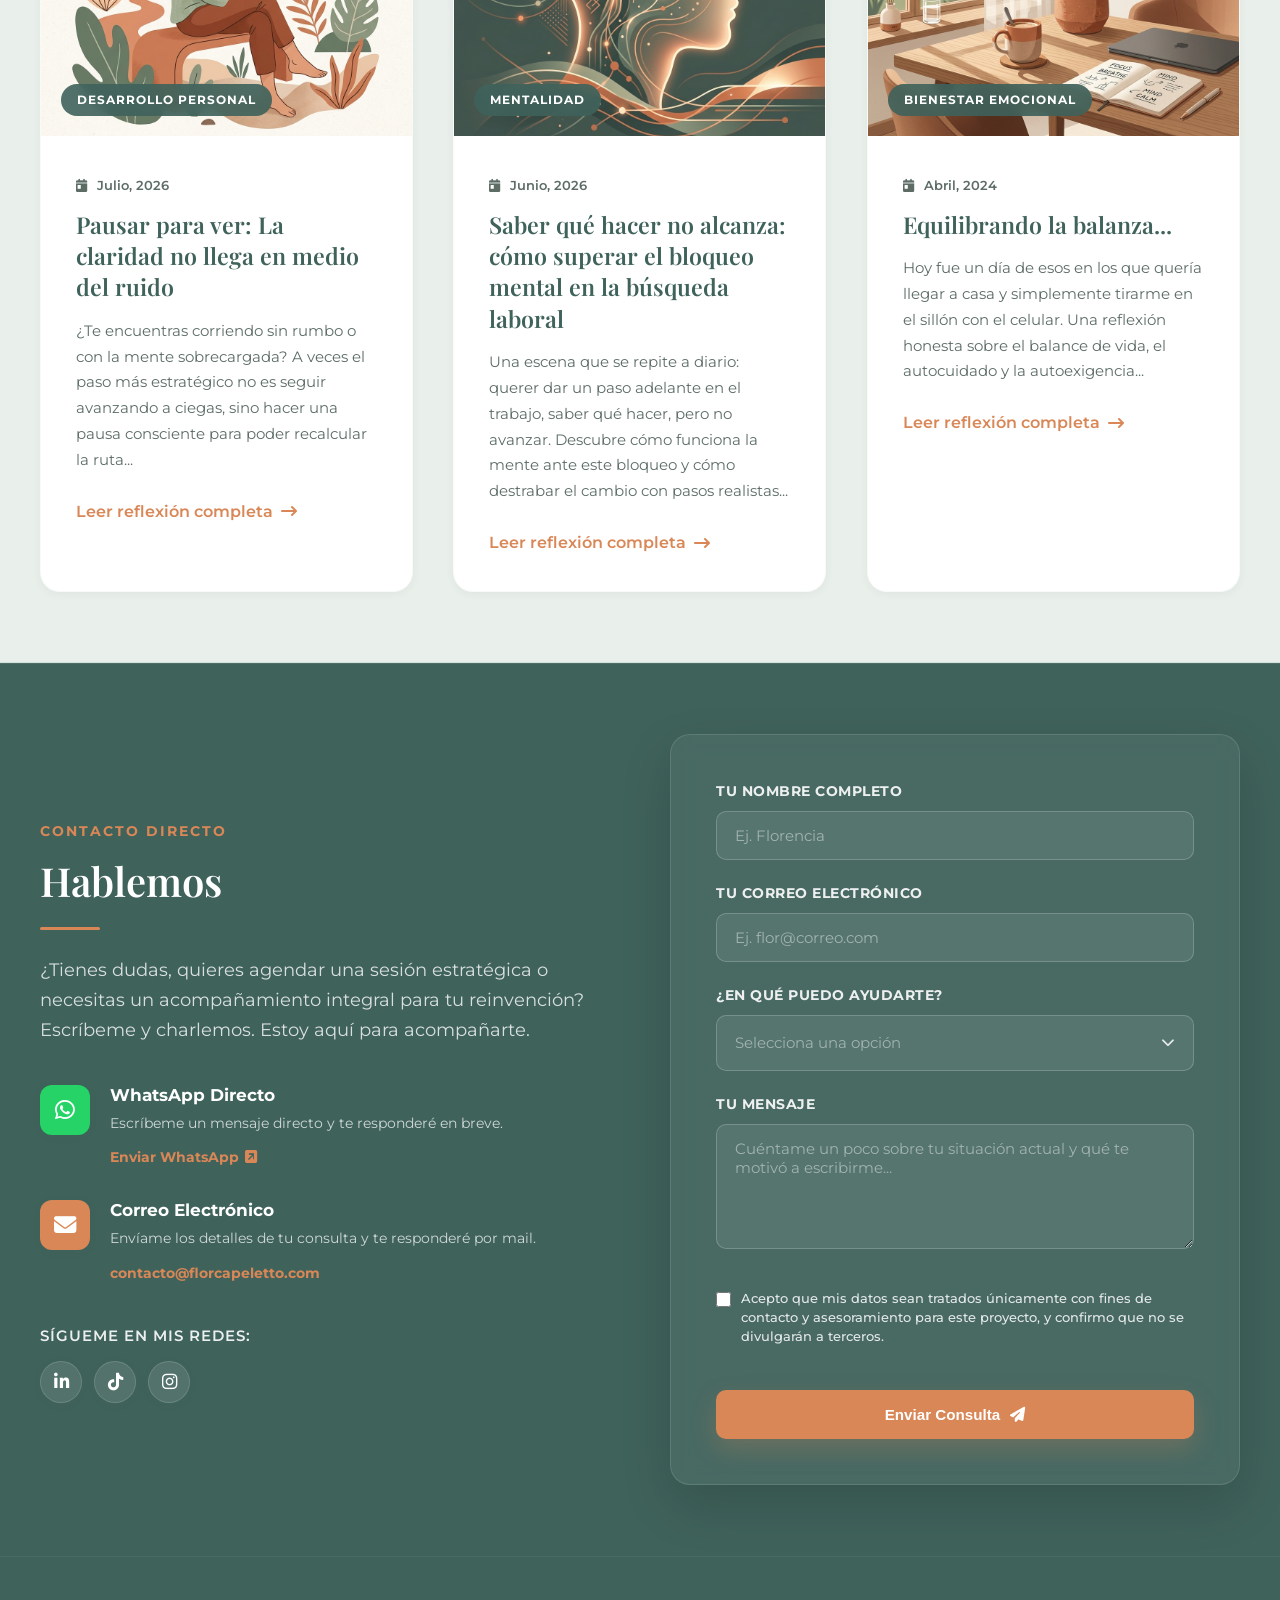
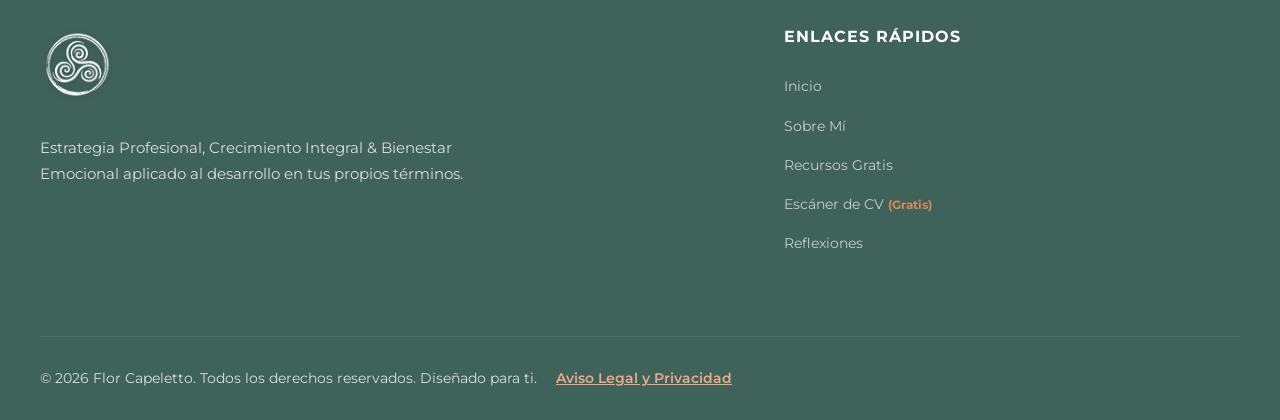
==== commit a37b114c: "Quitar calendario y conectar WhatsApp" ====
--- a/index.html
+++ b/index.html
@@ -80,9 +80,9 @@
                  <p class="hero-subtitle">Te acompaño a encontrar claridad, construir una estrategia laboral realista y dar los próximos pasos en tu carrera, estés donde estés.</p>
                  <p class="hero-specialization">Especializada en búsqueda laboral, LinkedIn, entrevistas y reinserción profesional para personas que quieren crecer o empezar de nuevo.</p>
                  <div class="hero-actions">
-                     <button class="btn-primary open-booking-btn" style="display: inline-flex; align-items: center; gap: 10px; cursor: pointer; border: none; font-family: inherit; font-size: 0.95rem; font-weight: 600;">
-                         <i class="fa-solid fa-calendar-days"></i> Reservar Sesión Gratuita
-                     </button>
+                     <a href="https://wa.me/393445628917?text=%C2%A1Hola%20Flor!%20Me%20gustar%C3%ADa%20coordinar%20una%20sesi%C3%B3n%20gratuita%20de%20diagn%C3%B3stico." target="_blank" class="btn-primary" style="display: inline-flex; align-items: center; gap: 10px; text-decoration: none; font-family: inherit; font-size: 0.95rem; font-weight: 600;">
+                         <i class="fa-brands fa-whatsapp"></i> Coordinar Sesión Gratuita
+                     </a>
                      <a href="#recursos-gratis" class="btn-secondary" style="display: inline-flex; align-items: center; gap: 8px; text-decoration: none;">
                          Ver Recursos Gratis <i class="fa-solid fa-arrow-down"></i>
                      </a>
@@ -900,9 +900,9 @@
                          <p style="font-size: 0.88rem; color: var(--text-muted); line-height: 1.5; margin-bottom: 15px; text-align: justify;">Te invito a dar el paso definitivo. Conversemos en una <strong>Sesión de Consulta sin Costo (30 min)</strong> para resolver tus dudas y profundizar en cómo podemos trabajar juntos, o reserva una <strong>Sesión Táctica de Empleo</strong> (CV/LinkedIn Boost) con un <strong>15% de descuento</strong> usando el código <strong style="color: var(--accent);">BIENVENIDA15</strong>.</p>
                          
                          <div style="display: flex; flex-direction: column; gap: 10px; width: 100%;">
-                             <button type="button" class="btn-modal-submit" id="modal-success-booking-btn" style="background-color: var(--primary); padding: 14px 0; margin-top: 0; box-shadow: var(--shadow-md); font-size: 0.9rem; cursor: pointer;">
-                                 Reservar Consulta sin Costo <i class="fa-solid fa-calendar-days"></i>
-                             </button>
+                             <a href="https://wa.me/393445628917?text=%C2%A1Hola%20Flor!%20Acabo%20de%20descargar%20tu%20recurso%20gratuito%20y%20me%20gustar%C3%ADa%20coordinar%20una%20sesi%C3%B3n%20de%20consulta%20sin%20costo." target="_blank" class="btn-modal-submit" id="modal-success-booking-btn" style="background-color: var(--primary); padding: 14px 0; margin-top: 0; box-shadow: var(--shadow-md); font-size: 0.9rem; text-decoration: none; display: flex; align-items: center; justify-content: center; gap: 8px;">
+                                 Coordinar Consulta por WhatsApp <i class="fa-brands fa-whatsapp"></i>
+                             </a>
                              <button type="button" class="btn-modal-instagram" id="modal-success-tactical-btn" style="border-color: var(--accent); color: var(--accent); padding: 12px 0; font-size: 0.9rem; width: 100%; text-align: center; justify-content: center; cursor: pointer;">
                                  Reservar Sesión Táctica (15% Off) <i class="fa-solid fa-rocket"></i>
                              </button>
@@ -919,23 +919,6 @@
              </div>
          </div>
      </div>
- 
- 
- 
-     <!-- Interactive Appointment Booking Modal -->
-     <div class="modal-overlay" id="booking-modal">
-         <div class="modal-card animate-zoom" style="max-width: 650px;">
-             <button class="modal-close-btn" id="booking-close-btn" aria-label="Cerrar modal" style="color: var(--primary); background-color: rgba(63, 98, 91, 0.08);">&times;</button>
-             <div class="modal-body" style="padding: 35px 20px 20px 20px;">
-                 <h3 style="font-family: var(--font-title); font-size: 1.55rem; color: var(--primary); margin-bottom: 5px; text-align: center;">Reserva tu Consulta sin Costo</h3>
-                 <p class="modal-subtitle-text" style="margin-bottom: 20px; text-align: center; font-size: 0.88rem; color: var(--text-muted); line-height: 1.5;">Elige el día y horario que mejor te convenga. Esta sesión corta es un espacio para que despejes todas tus dudas, me expliques lo que necesitas trabajar y veamos cómo abordar tu caso.</p>
-                
-                <!-- Calendly Inline Embed Widget -->
-                <div class="calendly-inline-widget" data-url="https://calendly.com/contacto-florcapeletto/30min?hide_landing_page_details=1&hide_gdpr_banner=1&primary_color=3f625b&color_scheme=light" style="min-width:320px;height:580px;border-radius:12px;overflow:hidden;"></div>
-                <script type="text/javascript" src="https://assets.calendly.com/assets/external/widget.js" async></script>
-            </div>
-        </div>
-    </div>
 
     <!-- Triskelion Symbolism Modal -->
     <div class="modal-overlay" id="triskelion-modal">
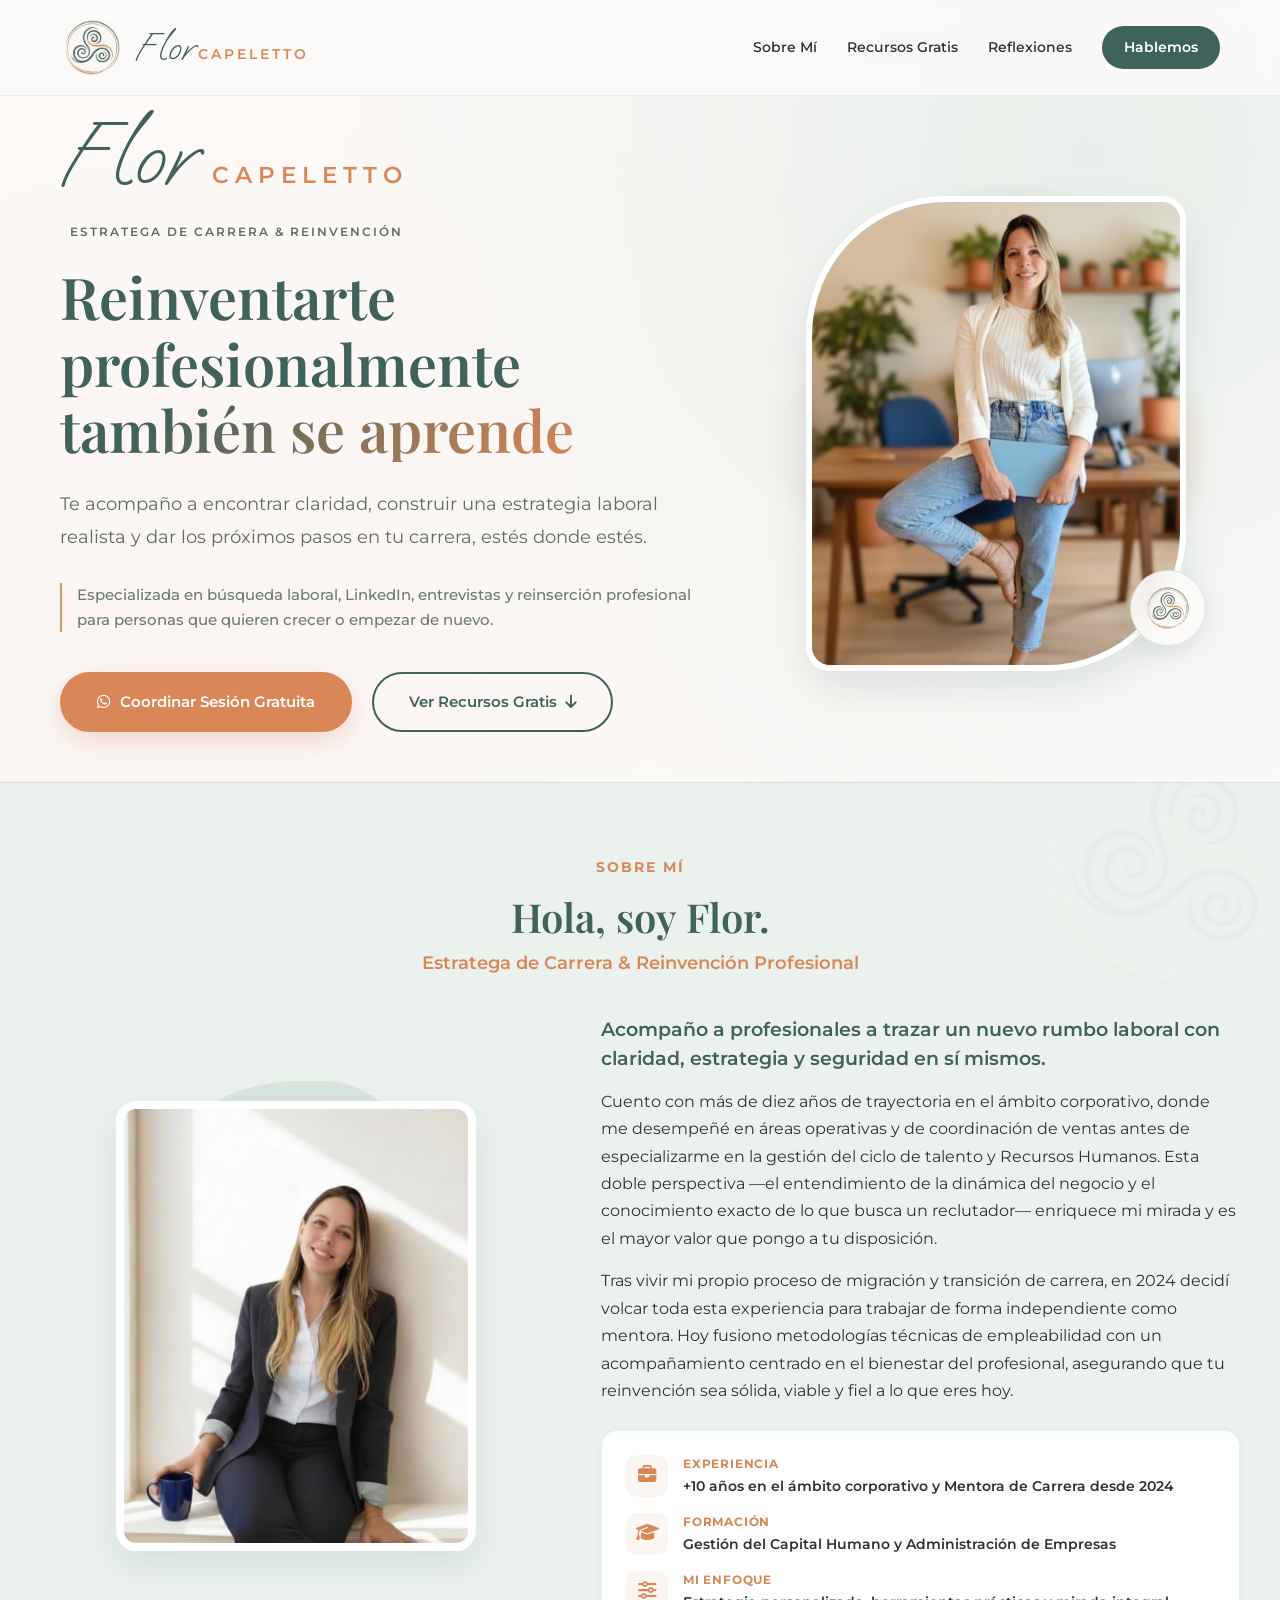
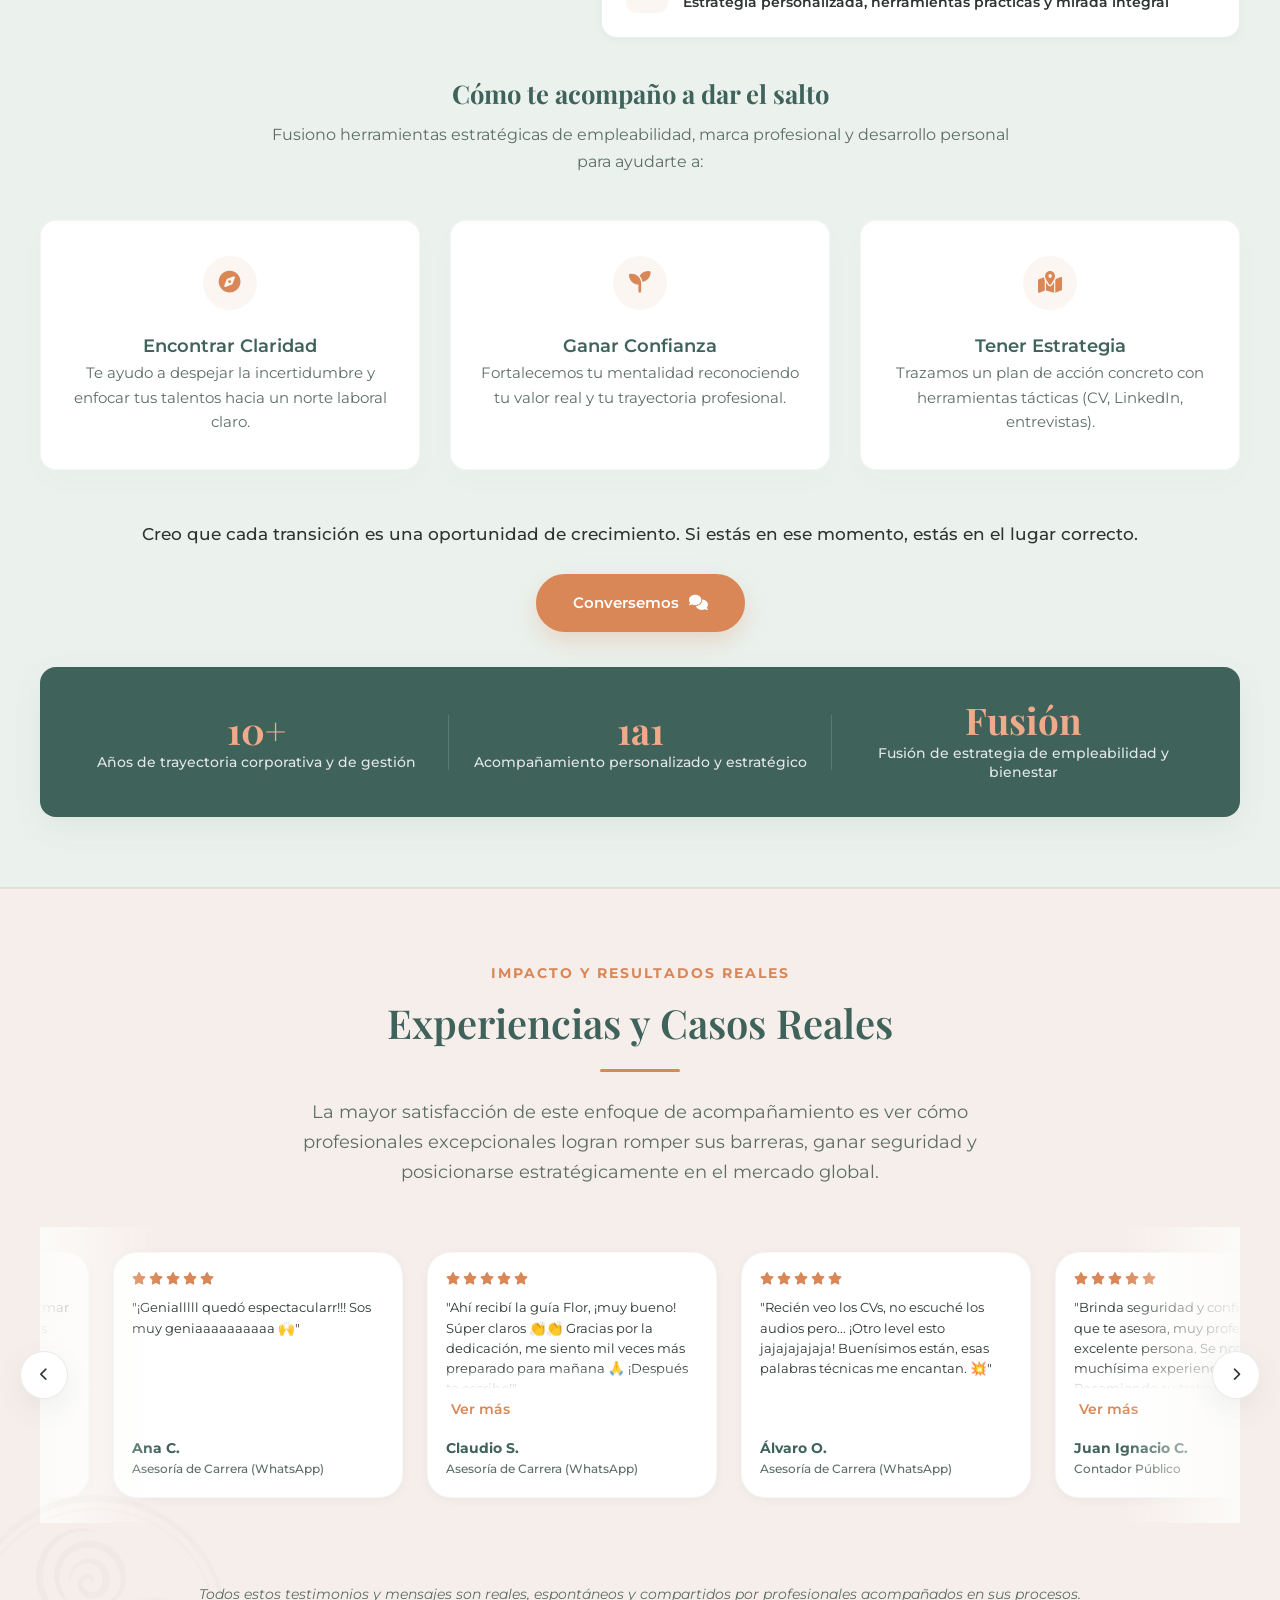
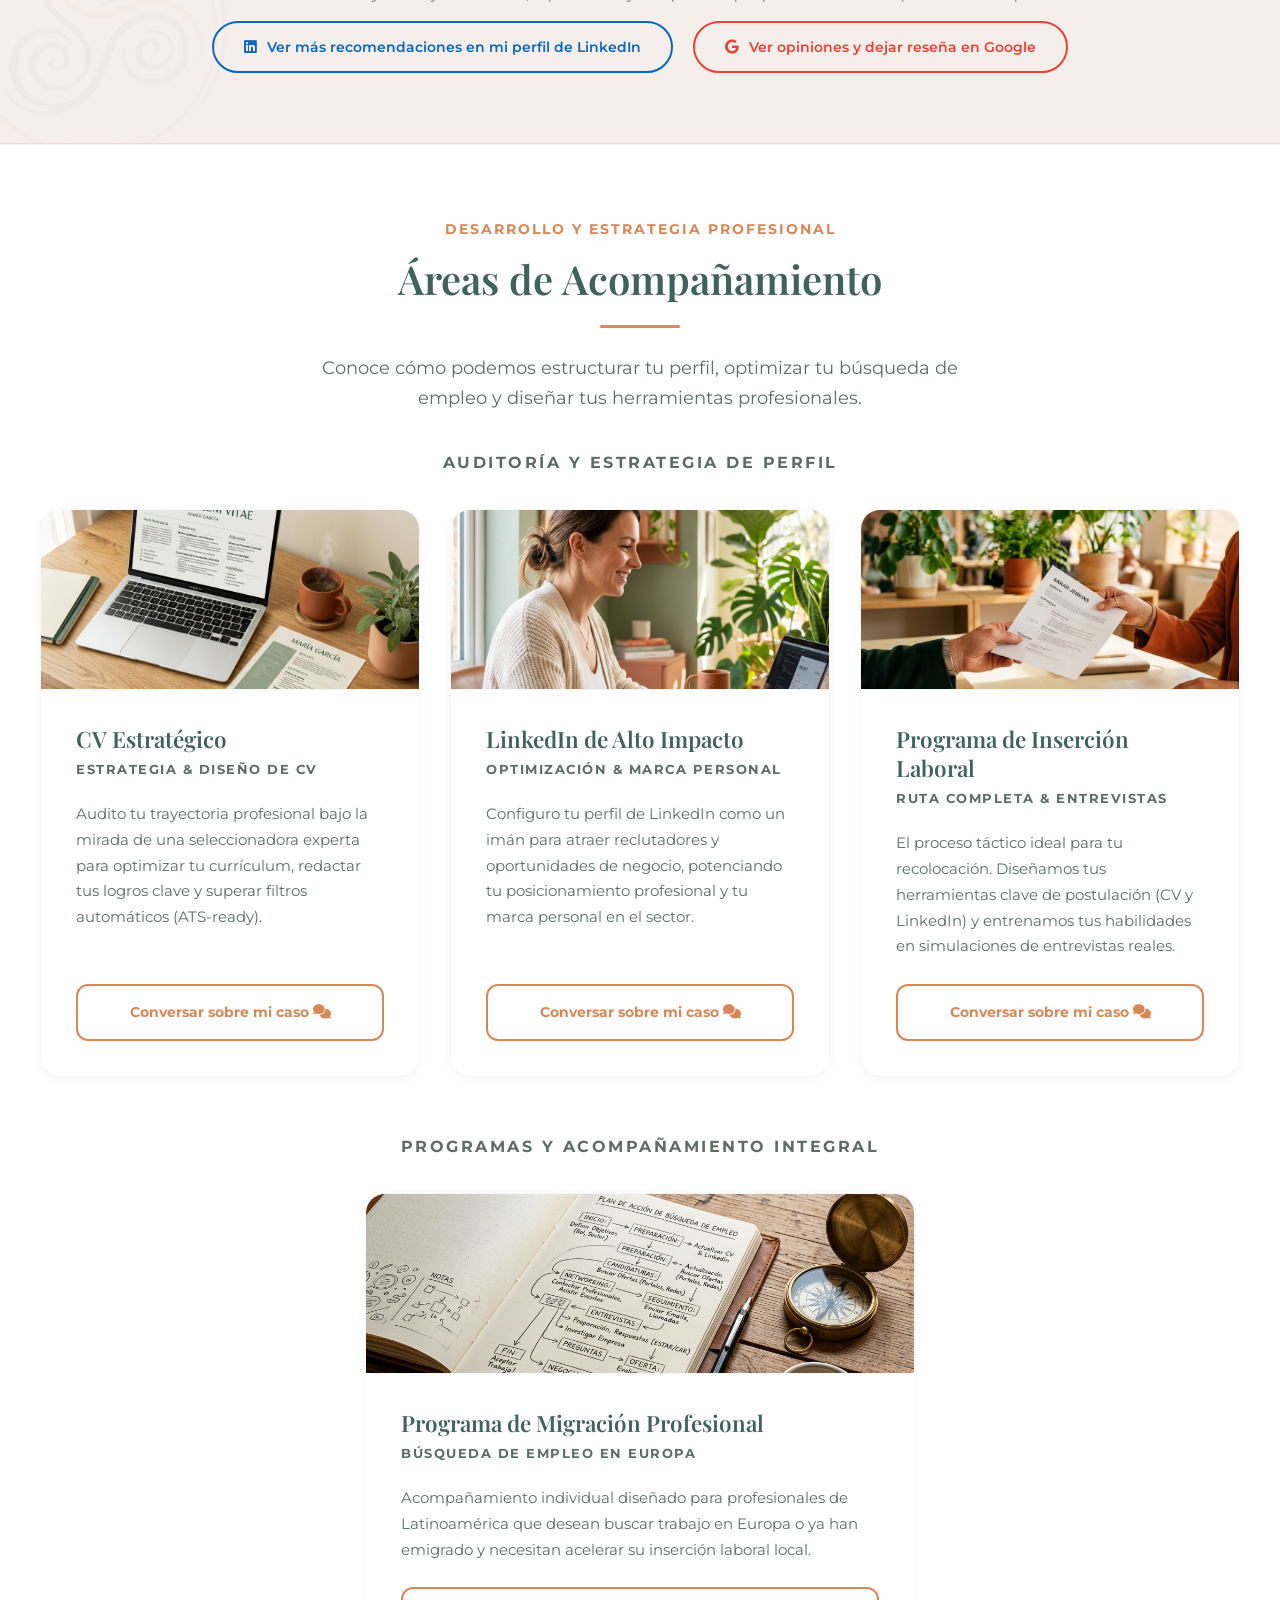
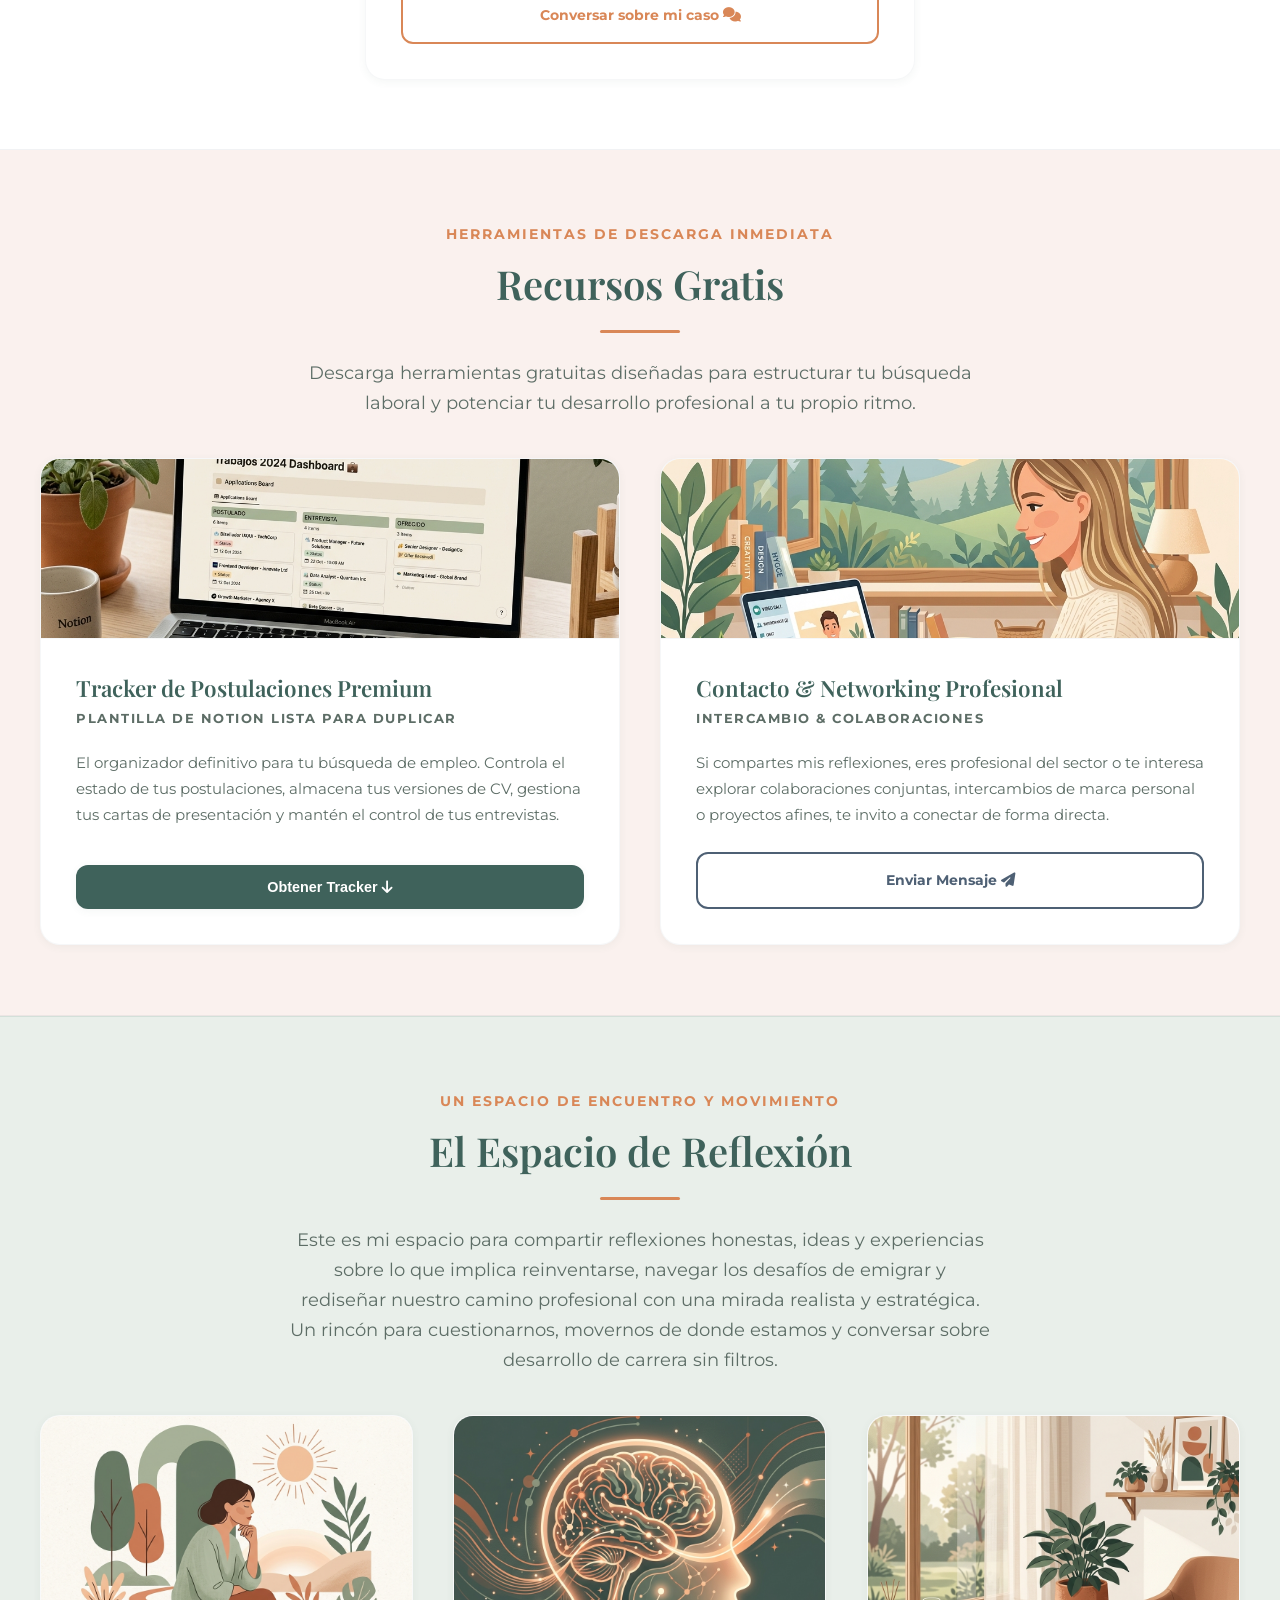
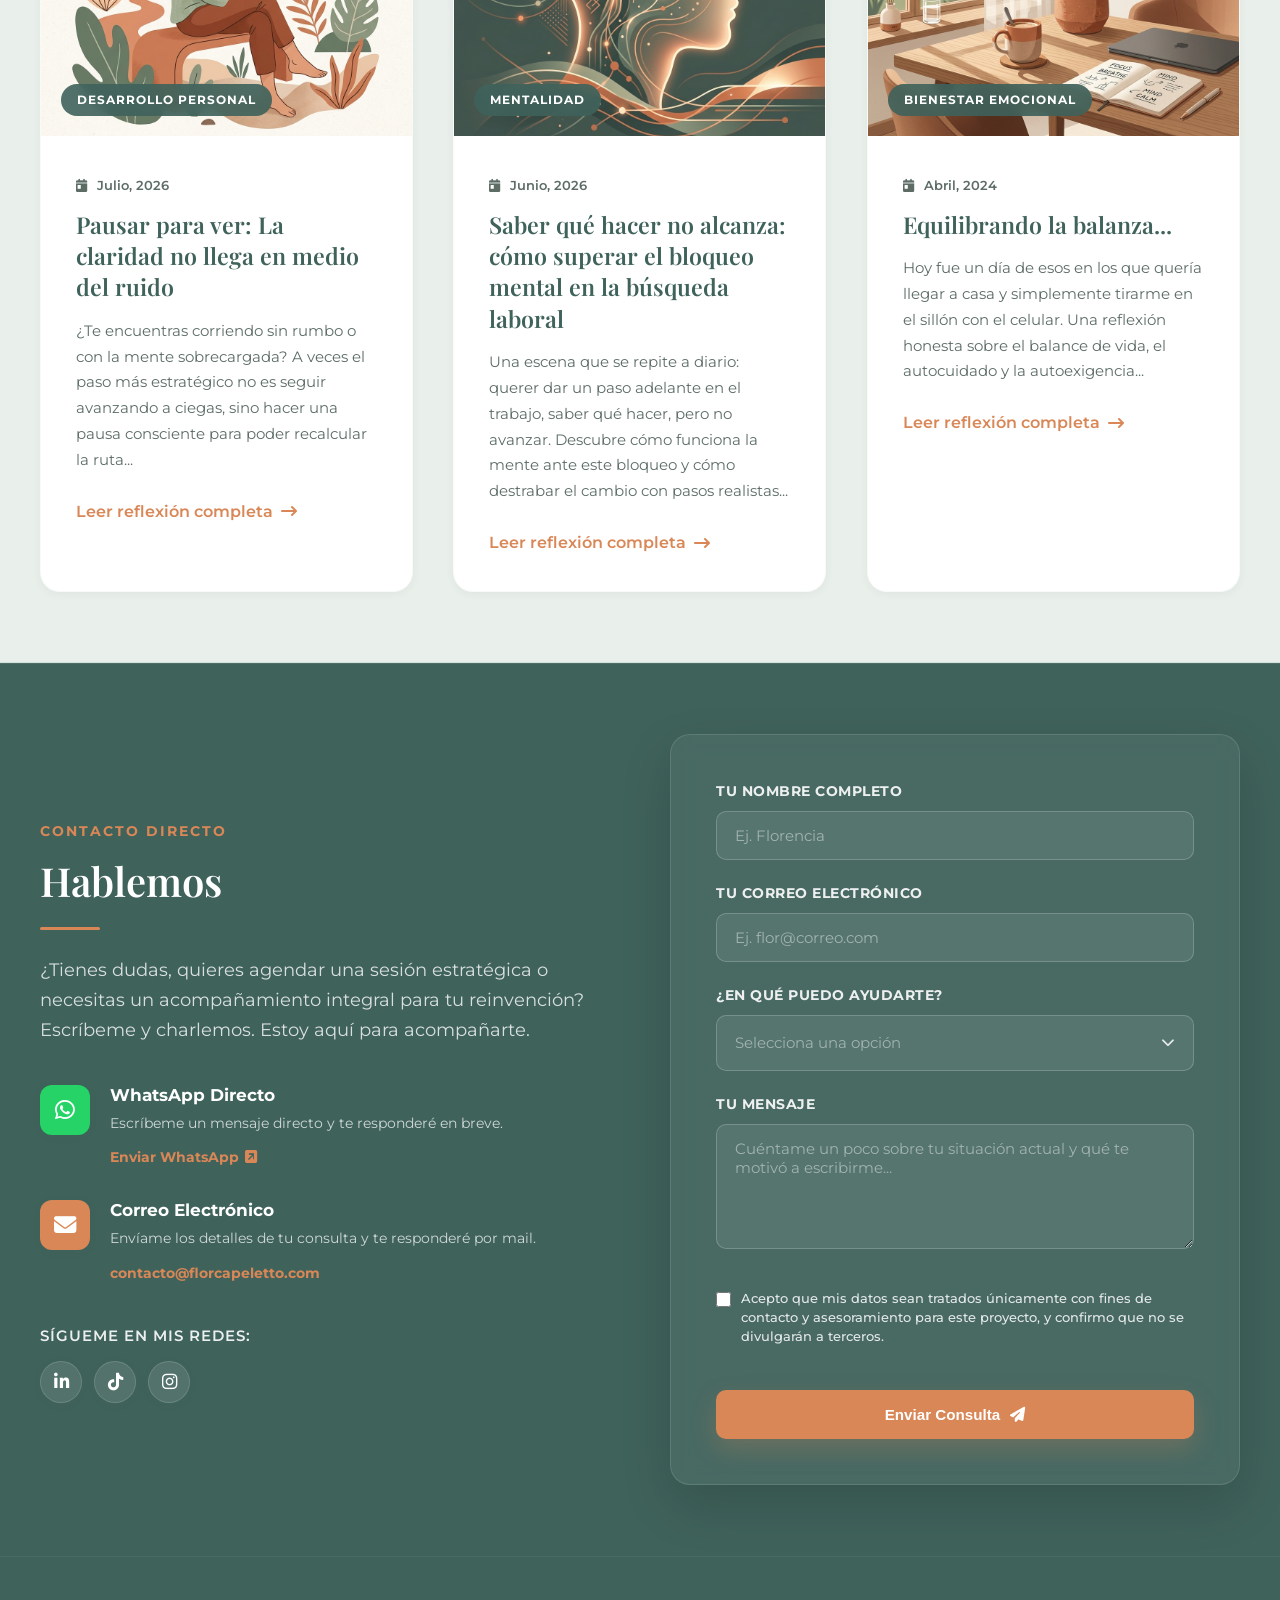
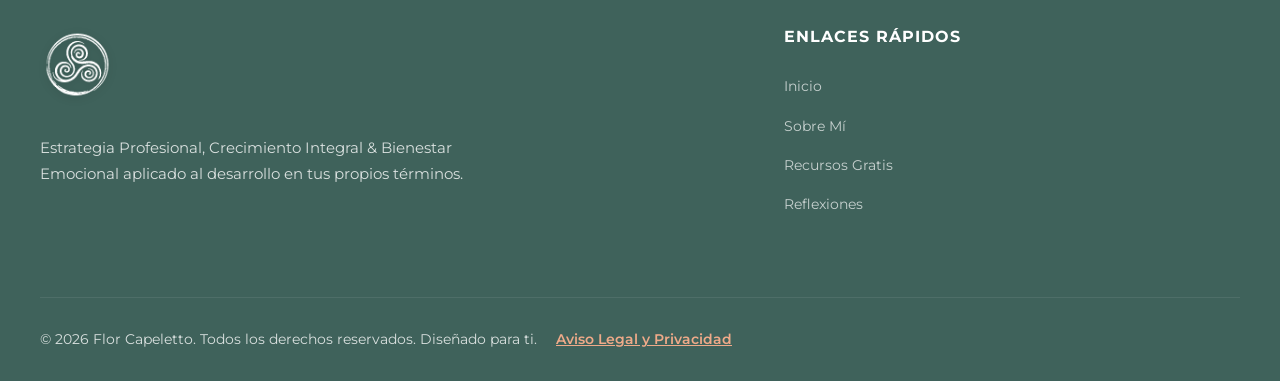
==== commit 9dd5ee10: "ok" ====
--- a/index.html
+++ b/index.html
@@ -56,7 +56,6 @@
             <nav class="nav-menu" id="nav-menu">
                 <a href="#sobre-mi" class="nav-item">Sobre Mí</a>
                 <a href="#recursos-gratis" class="nav-item">Recursos Gratis</a>
-                <a href="escaner-cv.html" class="nav-item" style="position: relative; display: inline-flex; align-items: center;">Escáner de CV <span class="nav-badge" style="background-color: var(--accent); color: var(--white); font-size: 0.6rem; font-weight: 700; text-transform: uppercase; padding: 2px 5px; border-radius: 10px; margin-left: 5px; letter-spacing: 0.3px;">Gratis</span></a>
                 <a href="#blog" class="nav-item">Reflexiones</a>
                 <a href="#contacto" class="nav-btn">Hablemos</a>
             </nav>
@@ -832,7 +831,6 @@
                     <li><a href="#sobre-mi">Sobre Mí</a></li>
 
                     <li><a href="#recursos-gratis">Recursos Gratis</a></li>
-                    <li><a href="escaner-cv.html">Escáner de CV <span style="color: var(--accent); font-weight: 700; font-size: 0.75rem;">(Gratis)</span></a></li>
                     <li><a href="#blog">Reflexiones</a></li>
                 </ul>
             </div>
